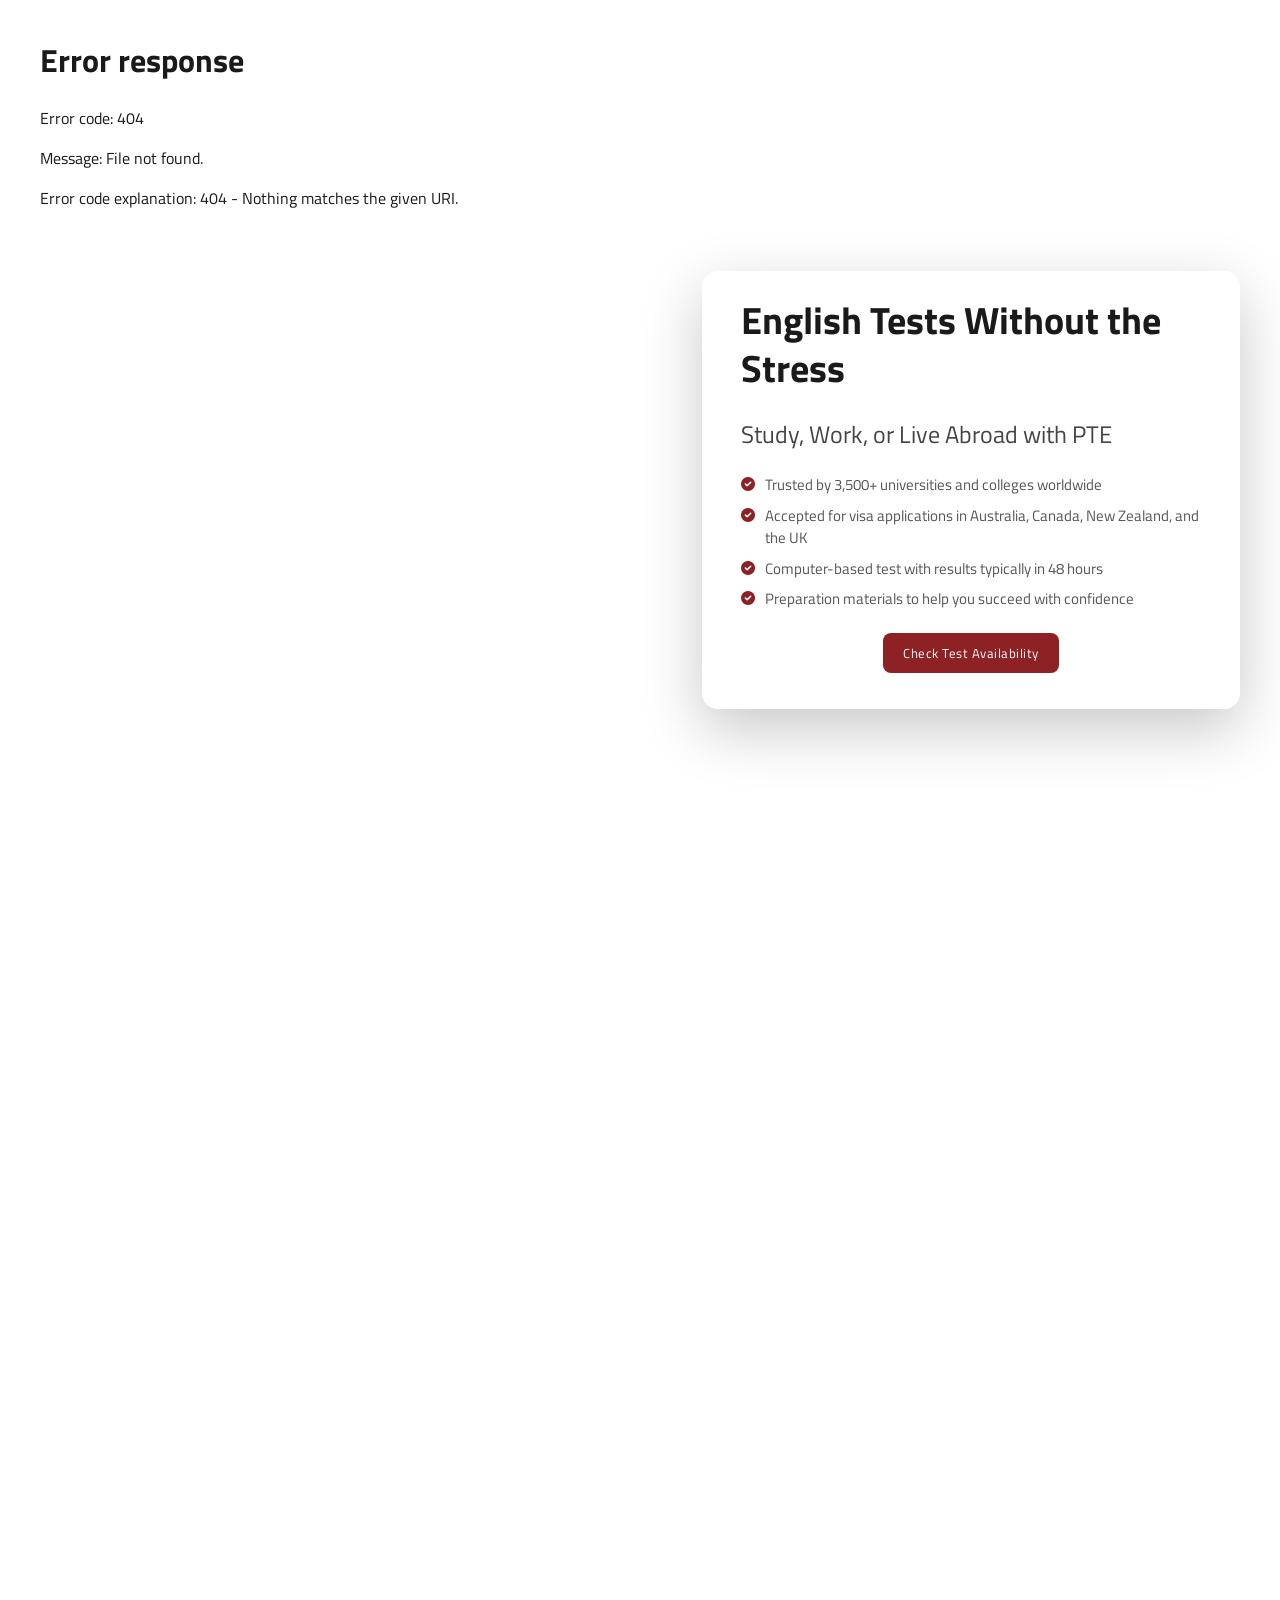
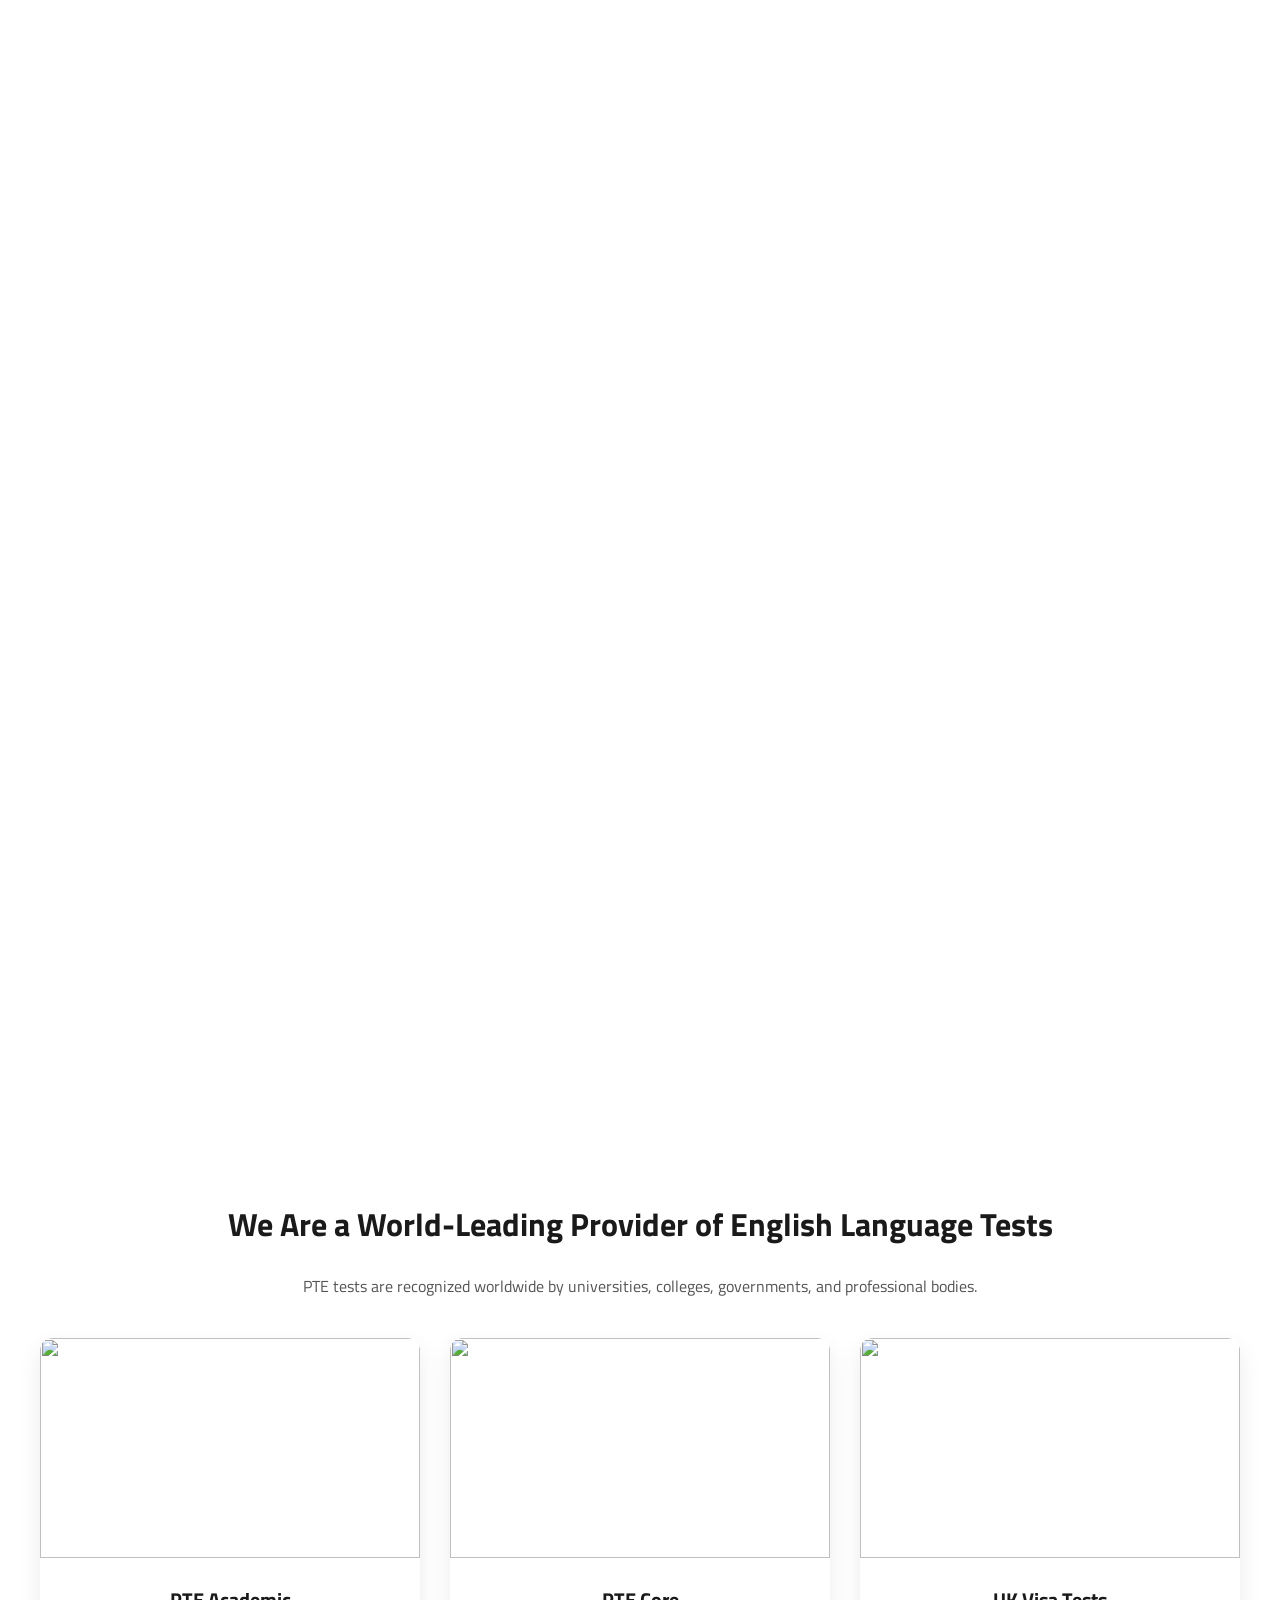
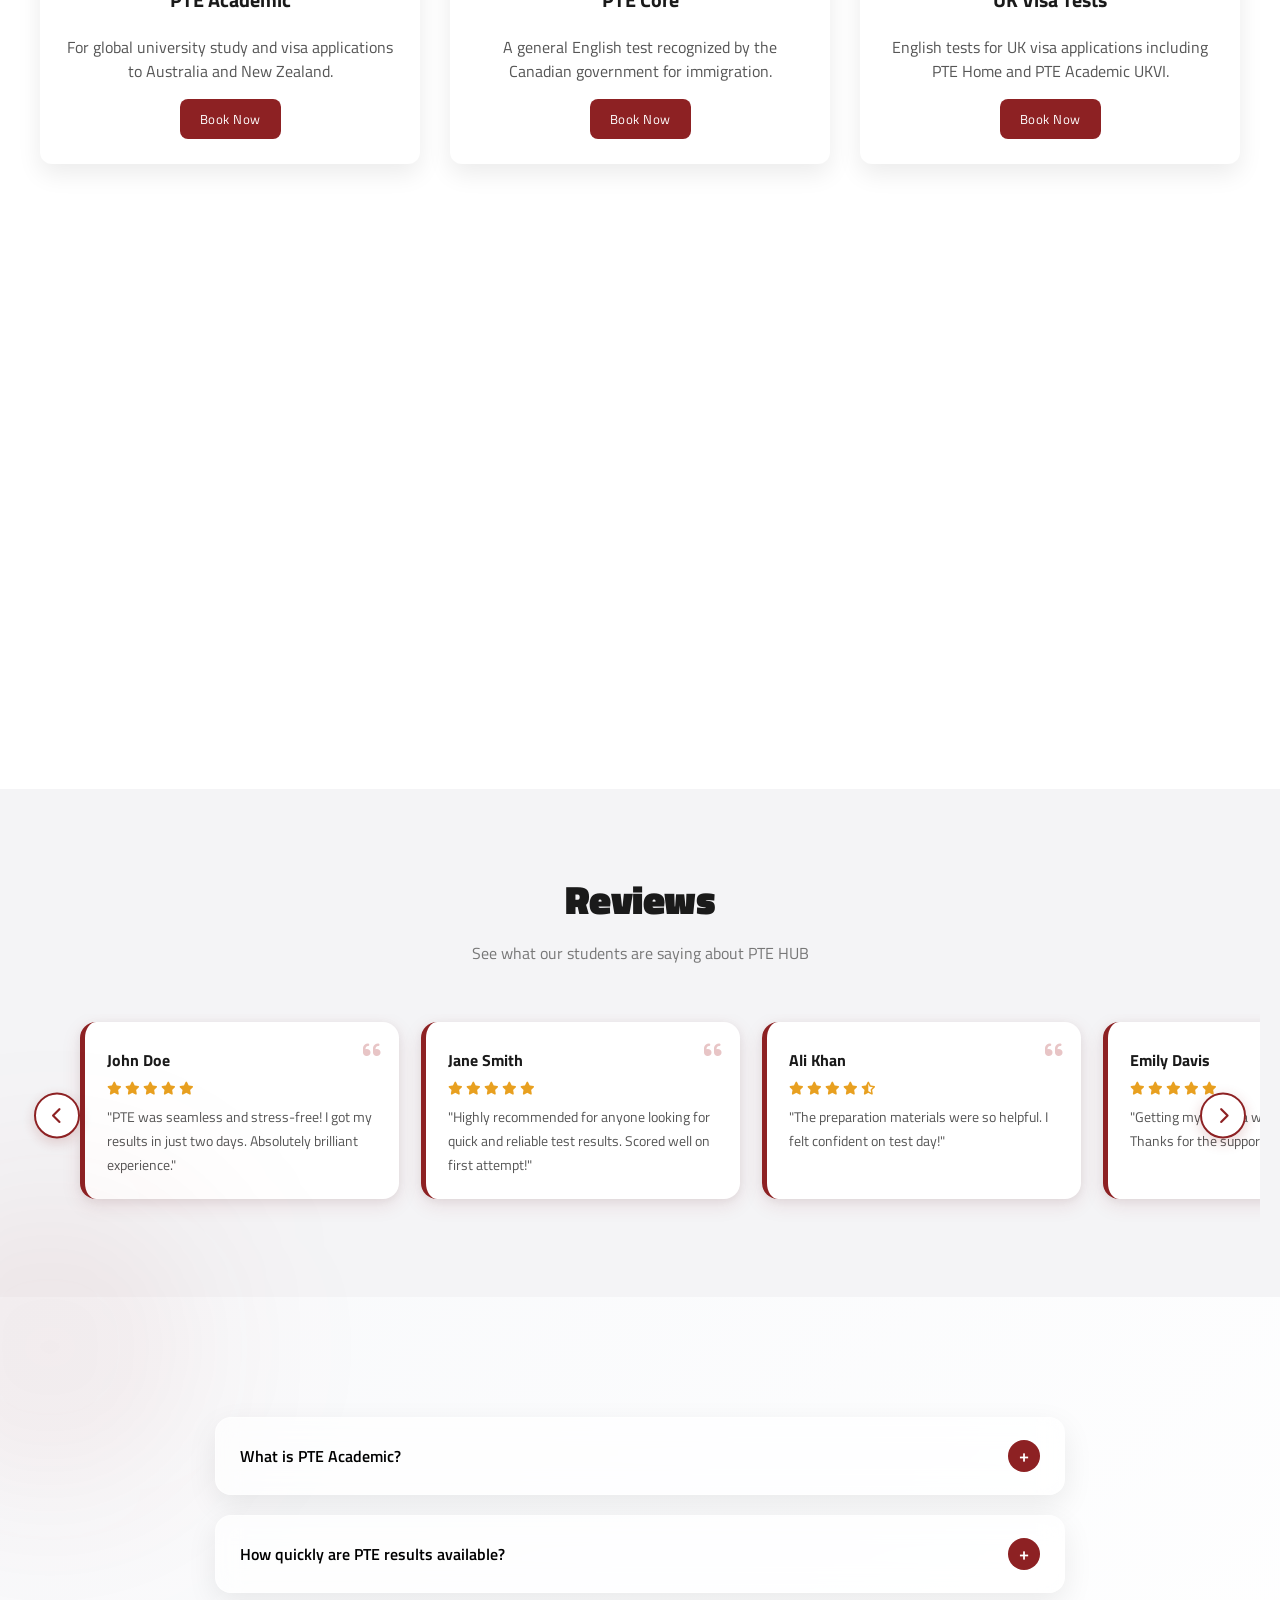
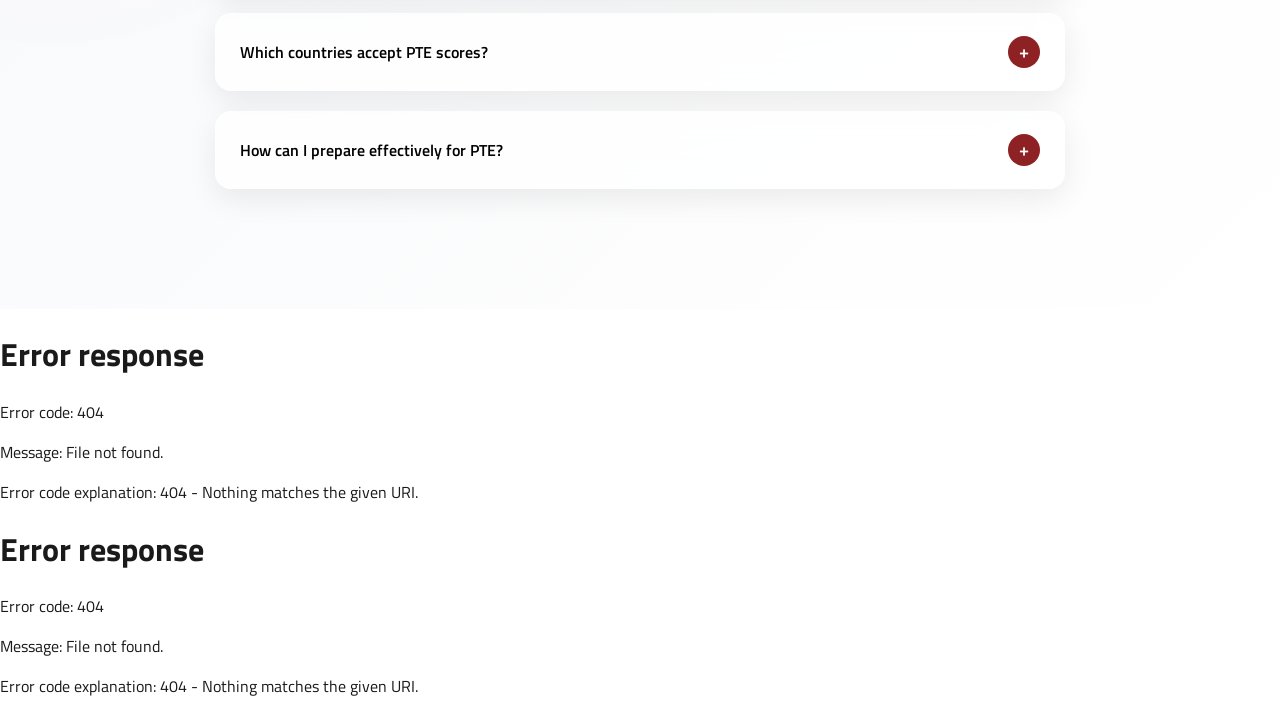
==== index.html @ 3ebce7c5 "Merge pull request #13 from rhalbhavi/main Style (ui): Enhance README, Update typography with Google" ====
<!DOCTYPE html>
<html lang="en">

<head>
    <meta charset="UTF-8">
    <meta name="viewport" content="width=device-width, initial-scale=1.0">
    <title>PTE HUB</title>

    <!-- Google Fonts -->
    <link rel="preconnect" href="https://fonts.googleapis.com">
    <link rel="preconnect" href="https://fonts.gstatic.com" crossorigin>
    <link href="https://fonts.googleapis.com/css2?family=Titillium+Web:ital,wght@0,200;0,300;0,400;0,600;0,700;0,900;1,200;1,300;1,400;1,600;1,700&display=swap" rel="stylesheet">

    <link rel="stylesheet" href="styles/css/style.css">
    <link rel="stylesheet" href="styles/css/navbar.css">
    <link rel="stylesheet" href="styles/css/footer.css">
    <link rel="stylesheet" href="styles/css/auth-popup.css">
    <link rel="preload" href="components/navbar.html" as="fetch" crossorigin="anonymous">

    <link href="https://cdnjs.cloudflare.com/ajax/libs/font-awesome/6.0.0-beta3/css/all.min.css" rel="stylesheet">
</head>

<body>

    <!-- Navbar -->
    <header id="header">
        <div id="navbar-placeholder"></div>
    </header>

    <main>

        <!-- Hero Section -->
        <section id="point">
            <div class="hero-wrapper">
                <div class="hero-image"></div>

                <div class="hero-text">
                    <h2>English Tests Without the Stress</h2>
                    <h3>Study, Work, or Live Abroad with PTE</h3>

                    <ul class="hero-points">
                        <li><i class="fas fa-check-circle"></i> Trusted by 3,500+ universities and colleges worldwide</li>
                        <li><i class="fas fa-check-circle"></i> Accepted for visa applications in Australia, Canada, New Zealand, and the UK</li>
                        <li><i class="fas fa-check-circle"></i> Computer-based test with results typically in 48 hours</li>
                        <li><i class="fas fa-check-circle"></i> Preparation materials to help you succeed with confidence</li>
                    </ul>

                    <div class="hero-actions">
                        <button id="address">Check Test Availability</button>
                    </div>
                </div>
            </div>
        </section>

        <!-- Why Choose PTE -->
        <section id="about-section" class="features-section reveal">

            <div class="features-heading">
                <h2>Why Choose PTE?</h2>
                <p>PTE Academic is one of the fastest and most trusted English proficiency tests worldwide.</p>
            </div>

            <div class="features-container">

                <div class="feature-box">
                    <i class="fas fa-clock"></i>
                    <h3>Fast Results</h3>
                    <p>Receive your results typically within 48 hours.</p>
                </div>

                <div class="feature-box">
                    <i class="fas fa-globe"></i>
                    <h3>Globally Accepted</h3>
                    <p>Accepted by thousands of universities and governments worldwide.</p>
                </div>

                <div class="feature-box">
                    <i class="fas fa-laptop"></i>
                    <h3>Computer-Based Test</h3>
                    <p>Fully computerized test for fair and accurate scoring.</p>
                </div>

                <div class="feature-box">
                    <i class="fas fa-user-graduate"></i>
                    <h3>Student Friendly</h3>
                    <p>Flexible test dates and preparation tools for success.</p>
                </div>

            </div>

        </section>

        <!-- How PTE Works -->
        <section id="pte-section" class="features-section reveal">

            <div class="features-heading">
                <h2>How PTE Works</h2>
                <p>Follow these simple steps to start your PTE journey.</p>
            </div>

            <div class="features-container">

                <div class="feature-box">
                    <i class="fas fa-user-plus"></i>
                    <h3>Create Account</h3>
                    <p>Register online and create your PTE profile in minutes.</p>
                </div>

                <div class="feature-box">
                    <i class="fas fa-book"></i>
                    <h3>Prepare</h3>
                    <p>Practice with study materials, mock tests and preparation tools.</p>
                </div>

                <div class="feature-box">
                    <i class="fas fa-laptop-code"></i>
                    <h3>Take Test</h3>
                    <p>Attend your computer-based exam at an authorized PTE center.</p>
                </div>

                <div class="feature-box">
                    <i class="fas fa-check-circle"></i>
                    <h3>Get Results</h3>
                    <p>Receive your official PTE results typically within 48 hours.</p>
                </div>

            </div>

        </section>

        <!-- PTE Test Format -->
        <section id="prep-section" class="features-section reveal">

            <div class="features-heading">
                <h2>PTE Test Format</h2>
                <p>The PTE Academic exam evaluates four key English communication skills.</p>
            </div>

            <div class="features-container">

                <div class="feature-box">
                    <i class="fas fa-microphone"></i>
                    <h3>Speaking</h3>
                    <p>Demonstrate your spoken English ability through speaking tasks.</p>
                </div>

                <div class="feature-box">
                    <i class="fas fa-pen"></i>
                    <h3>Writing</h3>
                    <p>Write summaries and essays to demonstrate written communication skills.</p>
                </div>

                <div class="feature-box">
                    <i class="fas fa-book-open"></i>
                    <h3>Reading</h3>
                    <p>Answer questions based on passages to test comprehension and vocabulary.</p>
                </div>

                <div class="feature-box">
                    <i class="fas fa-headphones"></i>
                    <h3>Listening</h3>
                    <p>Understand spoken English in lectures and conversations.</p>
                </div>

            </div>

        </section>

        <!-- Test Types -->
        <section id="page2">

            <div id="alpha">
                <h2>We Are a World-Leading Provider of English Language Tests</h2>
                <p>PTE tests are recognized worldwide by universities, colleges, governments, and professional bodies.</p>
            </div>

            <div id="container">

                <div class="cards">
                    <img src="assets/images/Australia_university_800px_x_451px__1_.jpg" alt="">
                    <h3>PTE Academic</h3>
                    <p>For global university study and visa applications to Australia and New Zealand.</p>
                    <button id="address1">Book Now</button>
                </div>

                <div class="cards">
                    <img src="assets/images/London-_UK-800_x_451px__1_.jpg" alt="">
                    <h3>PTE Core</h3>
                    <p>A general English test recognized by the Canadian government for immigration.</p>
                    <button id="address1">Book Now</button>
                </div>

                <div class="cards">
                    <img src="assets/images/AdobeStock_171916302-Canada__1_.jpg" alt="">
                    <h3>UK Visa Tests</h3>
                    <p>English tests for UK visa applications including PTE Home and PTE Academic UKVI.</p>
                    <button id="address1">Book Now</button>
                </div>

            </div>

        </section>

        <!-- Popular Study Destinations -->
        <section id="dest-section" class="features-section reveal">

            <div class="features-heading">
                <h2>Popular Study Destinations</h2>
                <p>PTE is accepted for study and immigration across many countries.</p>
            </div>

            <div class="features-container">

                <div class="feature-box">
                    <h3>Australia</h3>
                    <p>One of the top destinations for international students using PTE Academic.</p>
                </div>

                <div class="feature-box">
                    <h3>Canada</h3>
                    <p>PTE Core is accepted by the Canadian government for immigration programs.</p>
                </div>

                <div class="feature-box">
                    <h3>United Kingdom</h3>
                    <p>PTE Academic UKVI supports UK study and visa applications.</p>
                </div>

                <div class="feature-box">
                    <h3>New Zealand</h3>
                    <p>PTE Academic is widely accepted by universities and immigration authorities.</p>
                </div>

            </div>

        </section>

        <!-- Reviews -->
        <section id="contact">

            <div class="reviews-head">
                <h2>Reviews</h2>
                <p>See what our students are saying about PTE HUB</p>
            </div>

            <div class="reviews-scroll-wrapper">

                <button class="rev-arrow rev-prev" id="revPrev" aria-label="Scroll left">
                    <i class="fas fa-chevron-left"></i>
                </button>

                <div id="reviews">

                    <div class="review">
                        <div class="review-quote"><i class="fas fa-quote-left"></i></div>
                        <h3>John Doe</h3>
                        <div class="review-stars">
                            <i class="fas fa-star"></i><i class="fas fa-star"></i><i class="fas fa-star"></i><i class="fas fa-star"></i><i class="fas fa-star"></i>
                        </div>
                        <p>"PTE was seamless and stress-free! I got my results in just two days. Absolutely brilliant experience."</p>
                    </div>

                    <div class="review">
                        <div class="review-quote"><i class="fas fa-quote-left"></i></div>
                        <h3>Jane Smith</h3>
                        <div class="review-stars">
                            <i class="fas fa-star"></i><i class="fas fa-star"></i><i class="fas fa-star"></i><i class="fas fa-star"></i><i class="fas fa-star"></i>
                        </div>
                        <p>"Highly recommended for anyone looking for quick and reliable test results. Scored well on first attempt!"</p>
                    </div>

                    <div class="review">
                        <div class="review-quote"><i class="fas fa-quote-left"></i></div>
                        <h3>Ali Khan</h3>
                        <div class="review-stars">
                            <i class="fas fa-star"></i><i class="fas fa-star"></i><i class="fas fa-star"></i><i class="fas fa-star"></i><i class="fas fa-star-half-alt"></i>
                        </div>
                        <p>"The preparation materials were so helpful. I felt confident on test day!"</p>
                    </div>

                    <div class="review">
                        <div class="review-quote"><i class="fas fa-quote-left"></i></div>
                        <h3>Emily Davis</h3>
                        <div class="review-stars">
                            <i class="fas fa-star"></i><i class="fas fa-star"></i><i class="fas fa-star"></i><i class="fas fa-star"></i><i class="fas fa-star"></i>
                        </div>
                        <p>"Getting my UK visa was a breeze with PTE. Thanks for the support!"</p>
                    </div>

                    <div class="review">
                        <div class="review-quote"><i class="fas fa-quote-left"></i></div>
                        <h3>Rajesh Kumar</h3>
                        <div class="review-stars">
                            <i class="fas fa-star"></i><i class="fas fa-star"></i><i class="fas fa-star"></i><i class="fas fa-star"></i><i class="fas fa-star"></i>
                        </div>
                        <p>"Great experience! The test environment was very comfortable and results came fast."</p>
                    </div>

                    <div class="review">
                        <div class="review-quote"><i class="fas fa-quote-left"></i></div>
                        <h3>Priya Mehta</h3>
                        <div class="review-stars">
                            <i class="fas fa-star"></i><i class="fas fa-star"></i><i class="fas fa-star"></i><i class="fas fa-star"></i><i class="fas fa-star"></i>
                        </div>
                        <p>"PTE HUB's mock tests made all the difference. Scored 79+ across all sections on my first try!"</p>
                    </div>

                </div>

                <button class="rev-arrow rev-next" id="revNext" aria-label="Scroll right">
                    <i class="fas fa-chevron-right"></i>
                </button>

            </div>

        </section>


        <!-- ===== FAQ PREVIEW SECTION ===== -->
        <section id="faq-section" class="faq-section">
            <div class="faq-list">

                <div class="faq-item">
                    <button class="faq-question">
                        What is PTE Academic?
                        <span>+</span>
                    </button>
                    <div class="faq-answer">
                        <p>PTE Academic is a fully computer-based English proficiency test designed to assess real-life communication skills using AI scoring.</p>
                    </div>
                </div>
            
                <div class="faq-item">
                    <button class="faq-question">
                        How quickly are PTE results available?
                        <span>+</span>
                    </button>
                    <div class="faq-answer">
                        <p>PTE results are typically available within 48 hours, making it one of the fastest English proficiency tests.</p>
                    </div>
                </div>
            
                <div class="faq-item">
                    <button class="faq-question">
                        Which countries accept PTE scores?
                        <span>+</span>
                    </button>
                    <div class="faq-answer">
                        <p>PTE is accepted by thousands of institutions and governments in Australia, Canada, the UK, New Zealand, and more.</p>
                    </div>
                </div>
            
                <div class="faq-item">
                    <button class="faq-question">
                        How can I prepare effectively for PTE?
                        <span>+</span>
                    </button>
                    <div class="faq-answer">
                        <p>You can prepare using mock tests, AI-based scoring tools, and structured learning resources available on PTE HUB.</p>
                    </div>
                </div>
            
            </div>
        </section>

    </main>

    <div id="footer-placeholder"></div>
    <div id="auth-popup-placeholder"></div>

    <script src="scripts/js/navbar.js"></script>
    <script src="scripts/js/footer.js"></script>
    <script src="scripts/js/script.js"></script>
    <script src="scripts/js/auth-popup.js"></script>

    <!-- Scroll To Top Button -->
    <button id="scrollTopBtn" title="Back to top">
        <i class="fas fa-arrow-up"></i>
    </button>

</body>
</html>
---- styles/css/style.css ----
/* Global Styles */
body {
    margin: 0;
    font-family: 'Titillium Web', sans-serif;
    background: white;
    color: #1a1a1a;
    overflow-x: hidden;
}

button {
    font-family: 'Titillium Web', sans-serif;
}

/* Header */
#header {
    position: absolute; /* overlay on hero */
    top: 0;
    left: 0;
    width: 100%;

    display: flex;
    align-items: center;
    justify-content: space-between;

    padding: 15px 40px;

    z-index: 999;

    background: transparent; /* IMPORTANT */
}

#header img {
    height: 50px;
    width: auto;
}

#navbar-container {
    display:flex;
    align-items:center;
    justify-content:space-between;
    width:100%;
    position:relative;
}

#navbar {
    display:flex;
    flex-direction:row;
    align-items:center;
    justify-content:center;
    gap:20px;
}

#navbar li {
    list-style: none;
    padding: 0 20px;
    position: relative;
}

#navbar li a {
    font-size: 16px;
    font-weight: 600;
    text-decoration: none;
    color: #1a1a1a;
    transition: 0.3s ease;
    border-bottom: 2px solid transparent;
    padding-bottom: 8px;
}

#navbar li a:hover,
#navbar li a.active {
    color: #8d2123;
}

#mobile {
    display: none;
}

#address, #address1{
    display: block;
    margin: 20px auto 0 auto; /* Centers the button horizontally */
    background: #8d2123;
    color: white;
    padding: 10px 20px;
    border: none;
    border-radius: 8px;
    cursor: pointer;
}

#address:hover, #address1:hover{
    background:#6a181b;
    transform:translateY(-2px);
    box-shadow:0 8px 20px rgba(0,0,0,0.3);
}

#address:hover, #address1:hover {
    background-color: #6a181b;
}

/* Hamburger Icon */
.hamburger {
    display: none;
    cursor: pointer;
}

.hamburger i {
    font-size: 30px;
}

/* Hero Section */
#point{
    background-image:url('../../assets/images/hero.jpg');
    background-size:cover;
    background-position:center;

    min-height:calc(100vh - 80px); /* adjust based on navbar height */

    display:flex;
    align-items:center;
    justify-content:center;

    padding:80px 40px 40px 40px;
}

.hero-wrapper{
    display:flex;
    align-items:center;
    justify-content:flex-end;
    max-width:1200px;
    width:100%;
}

.hero-image{
    flex:1;
}

.hero-text{
    max-width:460px;
    background:rgba(255,255,255,0.85);
    backdrop-filter:blur(14px);
    padding:25px 38px 35px 38px;
    border-radius:16px;
    box-shadow:0 20px 60px rgba(0,0,0,0.22);
    border:1px solid rgba(255,255,255,0.35);
}

.hero-text h2{
    font-size:38px;
    font-weight:700;
    line-height:1.25;
    margin-top:0;
    margin-bottom:12px;
    color:#1a1a1a;
}

.hero-text h3{
    font-size:24px;
    font-weight:500;
    margin-bottom:22px;
    color:#444;
}

.hero-text p{
    margin:8px 0;
    font-size:15px;
    line-height:1.6;
    color:#555;
}

.hero-text button{
    margin-top:22px;
}

.hero-points{
    list-style:none;
    padding:0;
    margin:18px 0 22px 0;
}

.hero-points li{
    display:flex;
    align-items:flex-start;
    gap:10px;
    font-size:15px;
    color:#555;
    margin-bottom:8px;
    line-height:1.5;
}

.hero-points i{
    color:#8d2123;
    margin-top:3px;
    font-size:14px;
}

.hero-actions{
    margin-top:10px;
}

section.reveal{
    padding:80px 20px;
    text-align:center;
}

section.reveal:nth-of-type(even){
    background:#ffffff;
}

section.reveal:nth-of-type(odd){
    background:#f7f7f7;
}

.features-heading h2{
    font-size:32px;
    margin-bottom:10px;
}

.features-heading p{
    color:#555;
    margin-bottom:40px;
}

#page2{
    background:#ffffff;
    padding:80px 20px;
}

#alpha{
    text-align:center;
    margin-bottom:40px;
}

#alpha h2{
    font-size:32px;
    color:#1a1a1a;
}

#alpha p{
    color:#555;
}

/* Cards Section */
#container{
    max-width:1200px;
    margin:auto;
    display:grid;
    grid-template-columns:repeat(auto-fit,minmax(300px,1fr));
    gap:30px;
}

#container .cards::after{
    content:"";
    position:absolute;
    inset:0;
    background:linear-gradient(120deg, transparent, rgba(255,255,255,0.3), transparent);
    opacity:0;
    transition:0.4s;
}

#container .cards:hover::after{
    opacity:1;
}

#container .cards{
    width:100%;
    background:#ffffff;

    border-radius:12px;
    overflow:hidden;
    position:relative;

    box-shadow:0 10px 25px rgba(0,0,0,0.08);

    transition:all 0.4s ease;

    text-align:center;
    padding-bottom:25px;
}

#container .cards::after{
    content:"";
    position:absolute;
    inset:0;
    background:linear-gradient(120deg, transparent, rgba(255,255,255,0.3), transparent);
    opacity:0;
    transition:0.4s;
}

#container .cards:hover::after{
    opacity:1;
}

#address, #address1{
    letter-spacing:0.5px;
}

#container .cards:hover{
    transform:translateY(-10px);
    box-shadow:0 20px 40px rgba(0,0,0,0.15);
}

#container .cards img{
    width:100%;
    height:220px;

    object-fit:cover;

    border-top-left-radius:12px;
    border-top-right-radius:12px;

    transition:transform 0.4s ease;
}

#container .cards:hover img{
    transform:scale(1.08);
}

#container .cards h3{
    margin-top:20px;
    font-size:20px;
    color:#1a1a1a;
}

#container .cards p{
    padding:0 20px;
    color:#555;
    line-height:1.5;
}

#container .cards button{
    margin-top:15px;
}

/* ===== REVIEWS SECTION ===== */

#contact {
    background: #f4f4f6;
    padding: 80px 20px 70px;
    text-align: center;
    position: relative;
}

/* Centered heading block */
.reviews-head {
    margin-bottom: 48px;
    text-align: center;
}

.reviews-head h2 {
    font-size: clamp(28px, 3.5vw, 40px);
    font-weight: 800;
    color: #1a1a1a;
    margin: 0 0 10px;
    letter-spacing: -0.5px;
}

.reviews-head p {
    font-size: 16px;
    color: #777;
    margin: 0 auto;
    max-width: 480px;
    line-height: 1.65;
    text-align: center;
}

/* Scroll wrapper — just a relative container */
.reviews-scroll-wrapper {
    position: relative;
}

/* ←  →  Extreme-edge arrow buttons */
.rev-arrow {
    position: absolute;
    top: 50%;
    transform: translateY(-60%);
    width: 46px;
    height: 46px;
    border-radius: 50%;
    border: 2px solid #8d2123;
    background: #fff;
    color: #8d2123;
    font-size: 17px;
    cursor: pointer;
    display: flex;
    align-items: center;
    justify-content: center;
    box-shadow: 0 4px 14px rgba(141,33,35,0.20);
    transition: background 0.22s ease, color 0.22s ease,
                transform 0.2s ease, box-shadow 0.22s ease;
    z-index: 10;
}

.rev-prev { left: 14px; }
.rev-next { right: 14px; }

.rev-arrow:hover {
    background: #8d2123;
    color: #fff;
    transform: translateY(-60%) scale(1.12);
    box-shadow: 0 8px 24px rgba(141,33,35,0.38);
}

.rev-arrow:active {
    transform: translateY(-60%) scale(0.95);
}

/* Scroll row — padded so cards don't hide behind buttons */
#reviews {
    display: flex;
    gap: 22px;
    overflow-x: auto;
    scroll-behavior: smooth;
    padding: 8px 60px 28px;
    -ms-overflow-style: none;
    scrollbar-width: none;
    align-items: stretch;
}

#reviews::-webkit-scrollbar { display: none; }

/* ---- Card ---- */
.review {
    flex: 0 0 270px;
    background: #ffffff;
    border-radius: 16px;
    border-left: 5px solid #8d2123;
    padding: 26px 22px 22px;
    text-align: left;
    position: relative;
    /* always visible warm shadow + red glow */
    box-shadow:
        0 6px 20px rgba(141, 33, 35, 0.10),
        0 2px 8px rgba(0,0,0,0.06);
    transition: transform 0.3s ease, box-shadow 0.3s ease;
    cursor: default;
    display: flex;
    flex-direction: column;
    gap: 10px;
}

.review:hover {
    transform: translateY(-6px);
    box-shadow:
        0 20px 44px rgba(141, 33, 35, 0.18),
        0 6px 16px rgba(0,0,0,0.08);
}

/* Quote icon top-right */
.review-quote {
    position: absolute;
    top: 18px;
    right: 18px;
    font-size: 20px;
    color: #e8c5c6;
    line-height: 1;
}

/* Name */
.review h3 {
    font-size: 16px;
    font-weight: 700;
    color: #1a1a1a;
    margin: 0;
}

/* Stars */
.review-stars {
    display: flex;
    gap: 3px;
}

.review-stars i {
    font-size: 13px;
    color: #e8a020;
}

/* Review text */
.review p {
    font-size: 14px;
    color: #555;
    line-height: 1.7;
    margin: 0;
    flex: 1;
}



/* Footer */
footer {
    display: flex;
    flex-wrap: wrap;
    justify-content: space-between;
    padding: 20px;
    background-color: #f5f5f5;
}

footer .col {
    flex: 1;
    margin-bottom: 20px;
}

footer .col h4 {
    font-size: 14px;
    padding-bottom: 20px;
}

footer a {
    font-size: 13px;
    color: #222;
    text-decoration: none;
    margin: 10px 0;
}

footer .follow {
    margin-top: 20px;
}

footer .follow i {
    color: #465b52;
    padding-right: 4px;
    cursor: pointer;
}

footer .follow i:hover,
footer a:hover {
    color: #088178;
}

/* Responsive Adjustments */
@media (max-width: 768px) {
    #navbar {
        display:none;
        flex-direction:column;
        gap:10px;
        width:100%;
        text-align:center;
        background:#E3E6F3;
        padding:15px 0;
    }

    #navbar.active{
        display:flex;
    }

    #mobile {
        display: block;
    }

    #navbar-container {
        width: 100%;
        flex-direction: column;
        align-items: center;
    }

    #address, #address1 {
        width: 100%;
        margin: 10px 0;
    }

    #container {
        grid-template-columns: 1fr;
    }

    #container .cards {
        width: 100%;
    }

    #box1 {
        width: 90%;
        margin: 20px auto;
    }

    #point {
        height: auto;
        padding: 20px;
    }

    #box1 h2, #box1 h3, #box1 h5 {
        font-size: 1em;
    }

    /* Hamburger visibility */
    .hamburger {
        display: block;
    }
}

@media (max-width: 480px) {
    #header {
        flex-direction: column;
        text-align: center;
    }

    #navbar li {
        padding: 5px 0;
    }

    #navbar {
        padding: 10px;
    }

    #address, #address1 {
        padding: 8px 15px;
    }
}

@media (max-width:768px){

    #point{
        padding:80px 20px 30px 20px;
        min-height:auto;
    }

    .hero-wrapper{
        flex-direction:column;
        justify-content:center;
        align-items:center;
        text-align:center;
    }

    .hero-text{
        max-width:100%;
        padding:20px;
    }

    .hero-text h2{
        font-size:26px;
    }

    .hero-text h3{
        font-size:18px;
    }

}

/* LOGIN REQUIRED POPUP */

.auth-popup-overlay{

    position:fixed;
    top:0;
    left:0;
    width:100%;
    height:100%;

    background:rgba(0,0,0,0.45);

    display:flex;
    align-items:center;
    justify-content:center;

    z-index:2000;
}

.auth-popup{

    background:white;
    padding:35px 40px;

    border-radius:16px;

    width:320px;

    text-align:center;

    box-shadow:0 15px 40px rgba(0,0,0,0.2);
}

.auth-popup h3{
    margin-bottom:10px;
}

.auth-popup p{
    font-size:14px;
    color:#666;
    margin-bottom:20px;
}

.auth-popup-actions{
    display:flex;
    gap:10px;
    justify-content:center;
}

.popup-login-btn{

    background:#2f855a;
    color:white;

    padding:10px 18px;

    border-radius:8px;

    text-decoration:none;
}

.popup-close-btn{

    padding:10px 18px;

    border:none;

    background:#ddd;

    border-radius:8px;

    cursor:pointer;
}

/* SCROLL TO TOP BUTTON */

#scrollTopBtn{
  position:fixed;

  bottom:30px;
  right:30px;

  width:44px;
  height:44px;

  border:none;
  border-radius:50%;

  background:#8d2123;
  color:white;

  font-size:18px;

  display:none; /* hidden initially */

  align-items:center;
  justify-content:center;

  cursor:pointer;

  box-shadow:0 6px 18px rgba(0,0,0,0.25);

  transition:all 0.25s ease;

  z-index:9999;
}

#scrollTopBtn.show{
  display:flex;
}

#scrollTopBtn:hover{
  background:#6f181a;
  transform:translateY(-3px);
}

/* ===== MODERN SECTION LAYOUT ===== */

.features-heading h2{
    font-size:38px;
    font-weight:700;
    letter-spacing:-0.5px;
    margin-bottom: 10px;
    color:#1a1a1a;
}

.features-heading p{
    font-size:17px;
    line-height:1.6;
    max-width:700px;
    margin:0 auto 50px auto;
    color:#555;
}

/* grid layout instead of flex */

.features-container{
    max-width:1200px;
    margin:auto;
    display:grid;
    grid-template-columns:repeat(auto-fit,minmax(220px,1fr));
    gap:30px;
}

/* modern cards */

.feature-box{
    background:white;
    padding:35px 25px;

    border-radius:14px;
    text-align:center;

    box-shadow:0 8px 25px rgba(0,0,0,0.08);

    position:relative;
    overflow:hidden;

    opacity:0;
    transform:translateY(40px);

    transition:all 0.6s ease;
}

.feature-box::before{
    content:"";
    position:absolute;
    top:0;
    left:-100%;
    width:100%;
    height:100%;
    background:linear-gradient(120deg, transparent, rgba(255,255,255,0.6), transparent);
    transition:0.6s;
}

.feature-box:hover::before{
    left:100%;
}

.feature-box:hover{
    transform:translateY(-8px);
    box-shadow:0 18px 45px rgba(0,0,0,0.15);
}

.feature-box i{
    font-size:36px;
    color:#8d2123;
    margin-bottom:18px;
}

.feature-box h3{
    margin-bottom:12px;
}

.feature-box p{
    font-size:14px;
    color:#555;
    line-height:1.5;
}

/* ===== SCROLL ANIMATION ===== */

.reveal{
    opacity:0;
    transform:translateY(40px);
    transition:all 0.8s ease;
}

.reveal.active{
    opacity:1;
    transform:translateY(0);
}

.reveal.active .feature-box{
    opacity:1;
    transform:translateY(0);
}

.reveal.active .feature-box:nth-child(1){ transition-delay:0.1s; }
.reveal.active .feature-box:nth-child(2){ transition-delay:0.2s; }
.reveal.active .feature-box:nth-child(3){ transition-delay:0.3s; }
.reveal.active .feature-box:nth-child(4){ transition-delay:0.4s; }


/* smooth page scrolling */

html{
    scroll-behavior:smooth;
}

/* SCROLLBAR (modern thin) */

::-webkit-scrollbar{
    width:6px;   /* vertical */
    height:6px;  /* horizontal */
}

::-webkit-scrollbar-track{
    background:transparent;
}

::-webkit-scrollbar-thumb{
    background:#8d2123;
    border-radius:10px;
}

::-webkit-scrollbar-thumb:hover{
    background:#6a181b;
}

#address, #address1{
    position:relative;
    overflow:hidden;
}

#address::after, #address1::after{
    content:"";
    position:absolute;
    top:0;
    left:-100%;
    width:100%;
    height:100%;
    background:rgba(255,255,255,0.2);
    transition:0.4s;
}

#address:hover::after, #address1:hover::after{
    left:100%;
}

.hero-text{
    animation:fadeUp 1s ease;
}

@keyframes fadeUp{
    from{
        opacity:0;
        transform:translateY(30px);
    }
    to{
        opacity:1;
        transform:translateY(0);
    }
}

/* SCROLL OFFSET FIX (for sticky navbar) */

section{
    scroll-margin-top: 90px;
}

/* ===== ULTRA PREMIUM FAQ ===== */

.faq-section{
    padding:120px 20px;
    background:linear-gradient(135deg,#f8f9fb,#ffffff);
    position:relative;
}

/* soft glow */
.faq-section::before{
    content:"";
    position:absolute;
    top:-100px;
    left:-100px;
    width:300px;
    height:300px;
    background:rgba(141,33,35,0.08);
    border-radius:50%;
    filter:blur(90px);
}

/* list */
.faq-list{
    max-width:850px;
    margin:auto;
    display:flex;
    flex-direction:column;
    gap:20px;
}

/* item */
.faq-item{
    border-radius:16px;
    overflow:hidden;
    background:rgba(255,255,255,0.7);
    backdrop-filter:blur(12px);

    border:1px solid rgba(255,255,255,0.4);

    box-shadow:0 10px 30px rgba(0,0,0,0.08);
    transition:all 0.3s ease;
}

.faq-item:hover{
    transform:translateY(-4px) scale(1.01);
    box-shadow:0 20px 50px rgba(0,0,0,0.15);
}

/* question */
.faq-question{
    width:100%;
    padding:22px 24px;
    border:none;
    background:transparent;

    font-size:16px;
    font-weight:600;

    display:flex;
    justify-content:space-between;
    align-items:center;

    cursor:pointer;
}

/* icon */
.faq-question span{
    width:32px;
    height:32px;

    display:flex;
    align-items:center;
    justify-content:center;

    background:#8d2123;
    color:white;

    border-radius:50%;
    font-size:18px;

    transition:0.3s;
}

/* answer */
.faq-answer{
    max-height:0;
    overflow:hidden;

    transition:max-height 0.4s ease;

    padding:0 24px;
}

.faq-answer p{
    padding:15px 0 20px;
    color:#555;
    line-height:1.6;
}

/* active */
.faq-item.active .faq-answer{
    max-height:300px;
}

.faq-item.active .faq-question span{
    transform:rotate(45deg);
    background:#6f1a1c;
}
---- styles/css/navbar.css ----
/* NAVBAR WRAPPER */

.navbar-wrapper {
    width: 100%;
    position: fixed;
    top: 0;
    /* 10px → 0 */
    left: 0;
    display: flex;
    justify-content: center;
    z-index: 1000;
    border-bottom: 0.5px solid rgba(0, 0, 0, 0.08);
    box-shadow: rgba(100, 100, 111, 0.2) 0px 7px 29px 0px;

}

/* NAVBAR CONTAINER */
.navbar-container {
    width: 100%;
    max-width: 100%;
    background: rgba(255, 255, 255, 0.97);
    backdrop-filter: blur(8px);
    border-radius: 0;
    padding: 0 40px;
    height: 66px;
    display: flex;
    align-items: center;
    justify-content: space-between;
    box-shadow: none;
}

/* LOGO */

.logo-text{
    font-size:26px;
    font-weight:800;
    color:#222;
    text-decoration:none;
    letter-spacing:1.5px;
    font-family: 'Segoe UI', 'Poppins', sans-serif;
    transition:0.3s ease;
}

.logo-text:hover{
    color:#8d2123;
}

/* NAV LINKS */

#navbar{
    display:flex;
    list-style:none;
    gap:40px;
}

#navbar li a{
    text-decoration:none;
    font-weight:600;
    color:#444;
    font-size:16.5px;
    position:relative;
    transition:all 0.25s ease;
    font-family:'Segoe UI', 'Poppins', sans-serif;
}

#navbar li a::after{
    content:"";
    position:absolute;
    width:0%;
    height:2px;
    bottom:-6px;
    left:0;
    background:#8d2123;
    transition:0.3s ease;
}

#navbar li a:hover::after,
#navbar li a.active::after{
    width:100%;
}

/* Hover */

#navbar li a:hover{
    color:#b22222;
}

/* RIGHT ACTIONS */

.nav-actions{
    display:flex;
    align-items:center;
    gap:14px;
}

/* AUTH BUTTON CONTAINER */

#auth-buttons{
    display:flex;
    align-items:center;
    gap:10px;
}

/* remove link default style */

#auth-buttons a{
    text-decoration:none;
    display:flex;
}

/* LOGIN BUTTON */

.login-btn{
    padding:9px 20px;
    border:none;
    outline:none;
    background:white;
    border-radius:10px;
    font-weight:600;
    font-size:14px;
    cursor:pointer;
    color:#333;
    display:flex;
    align-items:center;
    justify-content:center;
    box-shadow:0 3px 10px rgba(0,0,0,0.08);
    transition:all 0.25s ease;
    border: 1px solid #8D2123;
}

.login-btn:hover{
    transform:translateY(-2px);
    box-shadow:0 8px 18px rgba(0,0,0,0.15);
}

/* REGISTER BUTTON */

.register-btn{
    padding:9px 22px;
    border:none;
    outline:none;
    border-radius:10px;
    background:#2f855a;
    color:white;
    font-weight:600;
    font-size:14px;
    cursor:pointer;
    display:flex;
    align-items:center;
    justify-content:center;
    transition:all 0.25s ease;
    box-shadow:0 6px 18px rgba(47,133,90,0.35);
}

.login-btn,
.register-btn{
    height:36px;
}

.register-btn:hover{
    transform:translateY(-2px);
    box-shadow:0 10px 22px rgba(47,133,90,0.45);
    background:#2a7a52;
}

/* HAMBURGER */

.hamburger{
    display:none;
    font-size:22px;
    cursor:pointer;
}

#point{
    margin-top:0;
    background-size:cover;
    background-position:center;
}

/* MOBILE */

@media (max-width:768px){

    #navbar{
        position:absolute;
        top:85px;
        left:5%;
        width:90%;
        background:rgba(244,246,251,0.92);
backdrop-filter:blur(6px);
        border-radius:12px;
        flex-direction:column;
        padding:20px;
        display:none;
        gap:20px;
        box-shadow:0 10px 20px rgba(0,0,0,0.05);
    }

    #navbar.active{
        display:flex;
    }#navbar li a::after{
    content:"";
    position:absolute;
    width:0%;
    height:2px;
    bottom:-6px;
    left:0;
    background:#b22222;
    transition:0.3s;
}

#navbar li a:hover::after{
    width:100%;
}

    .hamburger{
        display:block;
    }

}
/* DROPDOWN */

.dropdown{
    position:relative;
}

/* Dropdown menu container */

.dropdown-menu{
    position:absolute;
    top:50px;
    left:0;
    background:rgba(255,255,255,0.95);
    backdrop-filter:blur(8px);
    border-radius:14px;
    list-style:none;
    padding:10px 0;
    min-width:200px;
    box-shadow:0 15px 30px rgba(0,0,0,0.12);

    opacity:0;
    visibility:hidden;
    transform:translateY(10px);
    transition:all 0.25s ease;
}

/* Dropdown items */

.dropdown-menu li{
    padding:0;
}

.dropdown-menu li a{
    display:block;
    padding:10px 20px;
    text-decoration:none;
    color:#444;
    font-size:15px;
    font-weight:500;
    transition:all 0.2s ease;
}

/* Hover effect */

.dropdown-menu li a:hover{
    background:#f5f7fb;
    color:#8d2123;
}

/* Show dropdown */

.dropdown:hover .dropdown-menu{
    opacity:1;
    visibility:visible;
    transform:translateY(0);
}

/* Arrow icon alignment */

.dropdown > a i{
    font-size:12px;
    margin-left:5px;
    transition:0.25s;
}

/* Rotate arrow */

.dropdown:hover > a i{
    transform:rotate(180deg);
}

/* MOBILE FIX */

@media (max-width:768px){

.dropdown-menu{
    position:static;
    opacity:1;
    visibility:visible;
    transform:none;
    background:transparent;
    box-shadow:none;
    padding-left:10px;
}

.dropdown-menu li a{
    padding:6px 0;
}

}

/* =========================
   USER PROFILE SECTION
========================= */

.user-profile{
    position:relative;
    display:flex;
    align-items:center;
    gap:10px;
    cursor:pointer;
}

/* Profile image */

.user-photo{
    width:34px;
    height:34px;
    border-radius:50%;
    object-fit:cover;
    border:2px solid rgba(0,0,0,0.08);
}

/* Username */

.user-name{
    font-size:14px;
    font-weight:600;
    color:#333;
}

/* Arrow */

.profile-arrow{
    font-size:12px;
    color:#555;
}

/* =========================
   PROFILE DROPDOWN
========================= */

.profile-dropdown{

    position:absolute;

    top:45px;
    right:0;

    background:white;

    border-radius:12px;

    box-shadow:0 10px 25px rgba(0,0,0,0.12);

    min-width:170px;

    display:none;

    flex-direction:column;

    overflow:hidden;

    z-index:2000;
}

/* dropdown links */

.profile-dropdown a,
.profile-dropdown button{

    display:flex;

    align-items:center;

    gap:8px;

    padding:12px 16px;

    text-decoration:none;

    border:none;

    background:none;

    font-size:14px;

    color:#333;

    cursor:pointer;

    width:100%;
}

/* hover */

.profile-dropdown a:hover,
.profile-dropdown button:hover{

    background:#f5f7fb;

}

/* show dropdown */

.user-profile.active .profile-dropdown{
    display:flex;
}
---- styles/css/footer.css ----
/* FOOTER WRAPPER */

.footer-wrapper{
  background:rgba(244,246,251,0.95);
  backdrop-filter:blur(8px);
  color:#333;
  padding:40px 0 15px 0;
  font-family:'Segoe UI','Poppins',sans-serif;
  border-top:1px solid rgba(0,0,0,0.05);
}

/* FOOTER CONTAINER */

.footer-container{
  width:96%;
  max-width:1400px;
  margin:auto;

  display:flex;
  justify-content:space-between;
  align-items:flex-start;

  gap:70px;
  flex-wrap:wrap;
}

/* BRAND */

.brand{
  max-width:260px;
}

.footer-logo{
  font-size:24px;
  font-weight:800;
  margin-bottom:8px;
  color:#222;
  letter-spacing:1px;
}

.footer-desc{
  font-size:14px;
  line-height:1.6;
  color:#555;
  margin-bottom:14px;
}

/* SOCIAL ICONS */

.social-icons{
  display:flex;
  gap:15px;
  margin-top:10px;
}

.social-icons a{
  width:36px;
  height:36px;

  background:white;
  border-radius:8px;

  box-shadow:0 3px 8px rgba(0,0,0,0.08);

  display:flex;
  align-items:center;
  justify-content:center;

  color:#333;
  font-size:20px;

  transition:0.25s;
}

.social-icons a:hover{
  background:#8d2123;
  color:white;
  transform:translateY(-2px);
}

/* FOOTER COLUMN */

.footer-col h4{
  color:#222;
  margin-bottom:12px;
  font-size:16px;
  font-weight:700;
}

.footer-col ul{
  list-style:none;
  padding:0;
}

.footer-col ul li{
  margin-bottom:8px;
}

.footer-col ul li a{
  color:#555;
  text-decoration:none;
  font-size:14px;
  transition:0.25s;
}

.footer-col ul li a:hover{
  color:#8d2123;
}

/* CONTACT */

.contact-info li{
  display:flex;
  gap:8px;
  align-items:center;
  font-size:14px;
  margin-bottom:6px;
}

/* NEWSLETTER */

.newsletter-box{
  margin-top:12px;
}

.newsletter-form{
  display:flex;
  gap:8px;
  margin-top:6px;
}

.newsletter-form input{
  padding:9px 12px;
  border-radius:6px;
  border:1px solid rgba(0,0,0,0.15);
  outline:none;
  font-size:14px;
  width:200px;
}

.newsletter-form button{
  background:#8d2123;
  color:white;

  border:none;

  padding:9px 16px;

  border-radius:6px;

  cursor:pointer;

  font-size:14px;
  font-weight:600;

  transition:0.25s;
}

.newsletter-form button:hover{
  background:#6f181a;
  transform:translateY(-2px);
}

/* FOOTER BOTTOM */

.footer-bottom{
  width:96%;
  max-width:1400px;

  margin:20px auto 0 auto;

  border-top:1px solid rgba(0,0,0,0.08);

  padding-top:12px;

  display:flex;
  justify-content:center;
  align-items:center;

  font-size:13px;
  color:#666;
}



/* MOBILE */

@media(max-width:900px){

  .footer-container{
    flex-direction:column;
    align-items:center;
    text-align:center;
  }

  .footer-col{
    width:100%;
  }

  .social-icons{
    justify-content:center;
  }

  .newsletter-form{
    justify-content:center;
  }

}
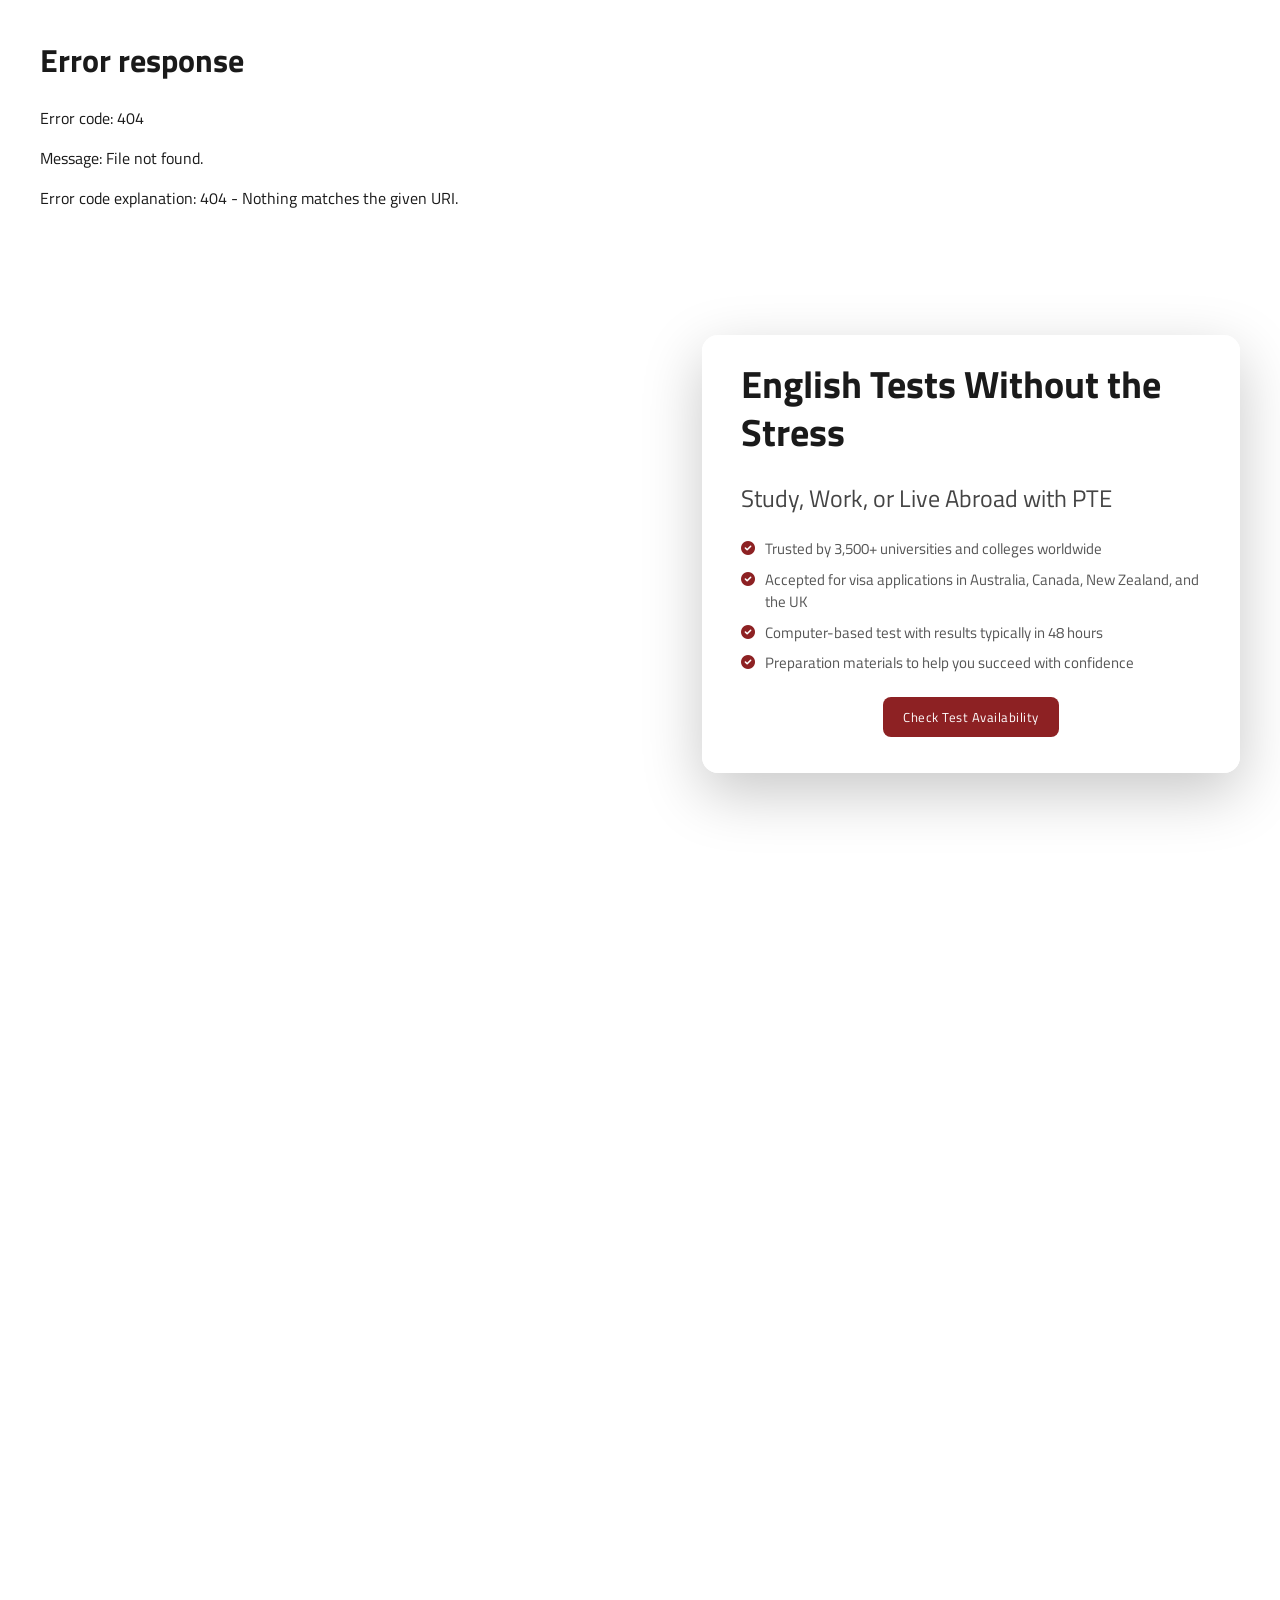
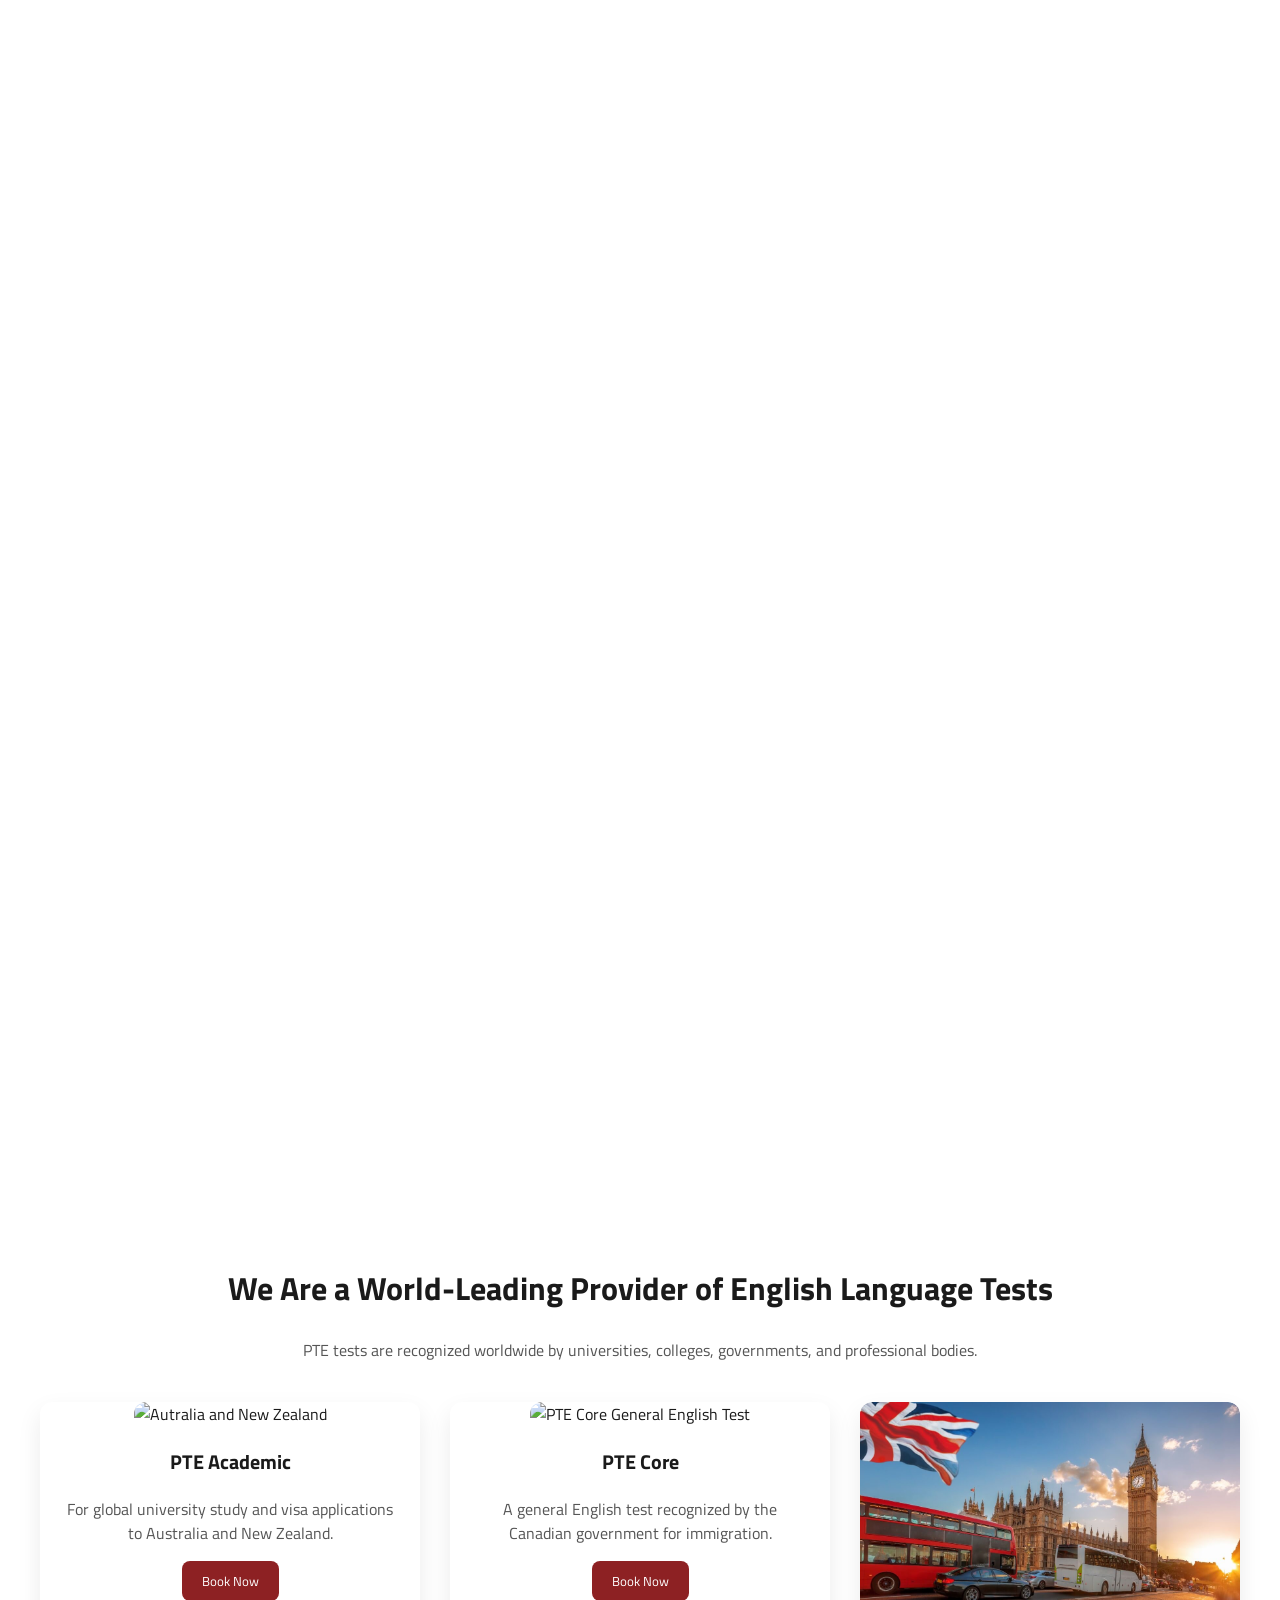
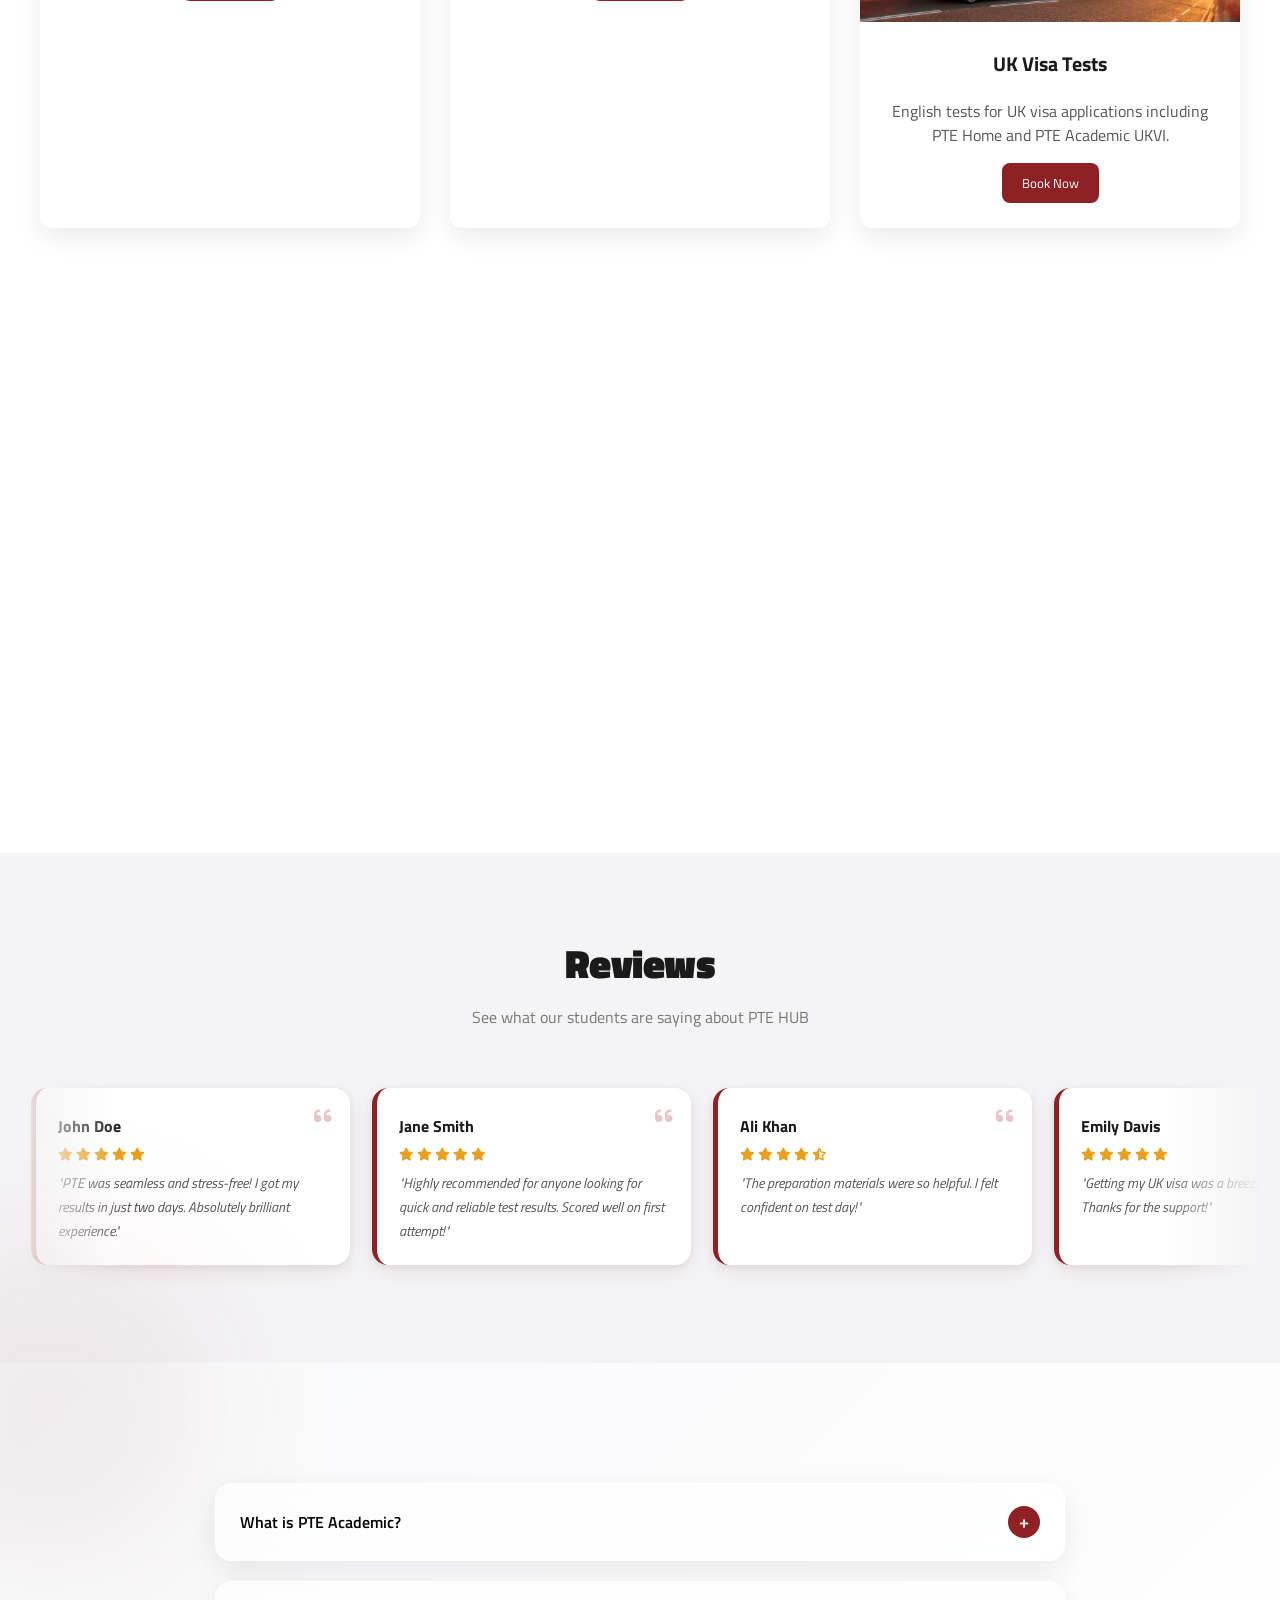
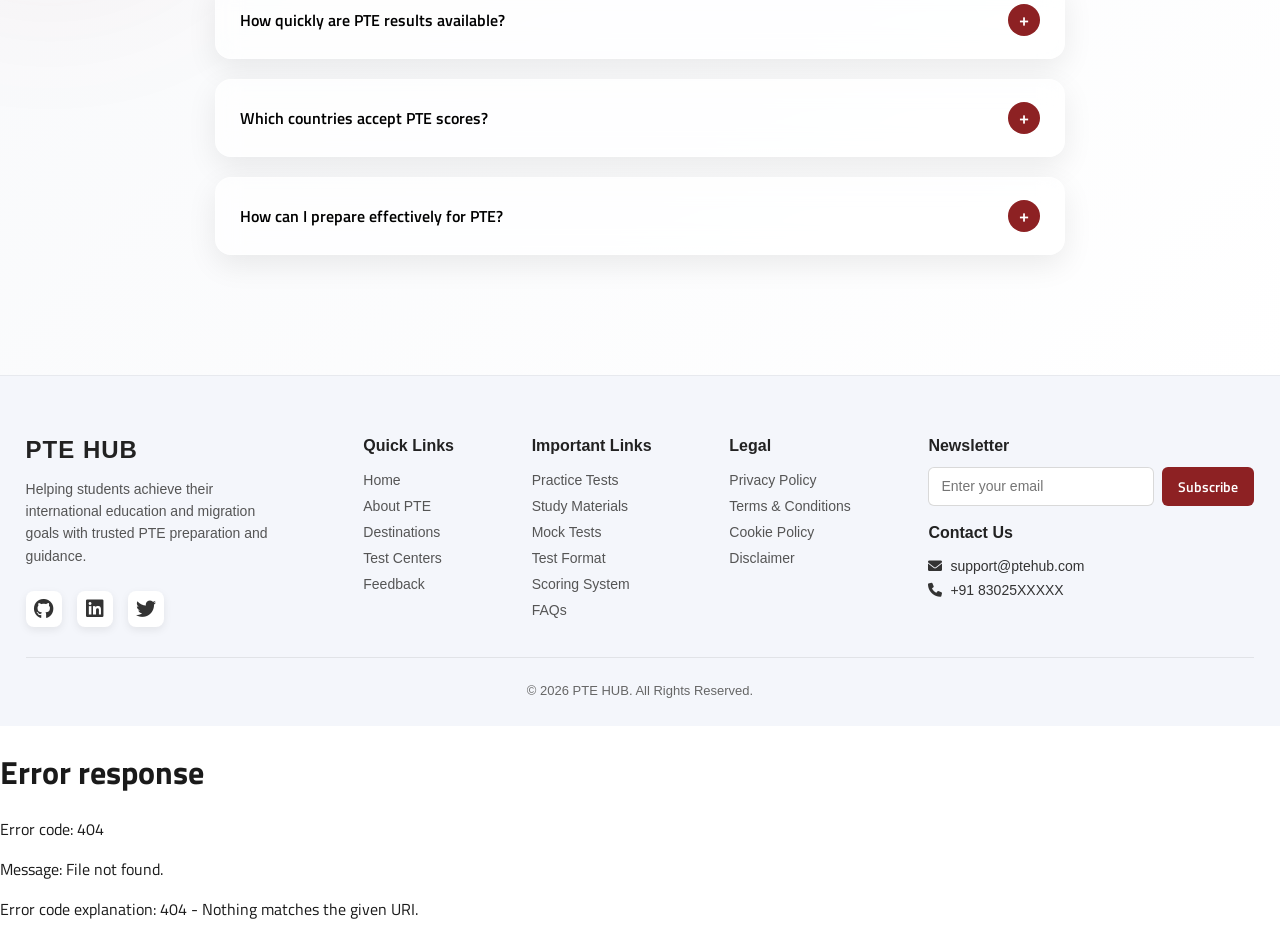
==== commit af8579ba: "Merge branch 'main' into main" ====
--- a/index.html
+++ b/index.html
@@ -177,24 +177,24 @@
             <div id="container">
 
                 <div class="cards">
-                    <img src="assets/images/Australia_university_800px_x_451px__1_.jpg" alt="">
+                    <img src="assets/images/australia_nz.png" alt="Autralia and New Zealand">
                     <h3>PTE Academic</h3>
                     <p>For global university study and visa applications to Australia and New Zealand.</p>
-                    <button id="address1">Book Now</button>
+                    <button id="book-now-btn">Book Now</button>
                 </div>
 
                 <div class="cards">
-                    <img src="assets/images/London-_UK-800_x_451px__1_.jpg" alt="">
+                    <img src="assets/images/pte_core_english.png" alt="PTE Core General English Test">
                     <h3>PTE Core</h3>
                     <p>A general English test recognized by the Canadian government for immigration.</p>
-                    <button id="address1">Book Now</button>
+                    <button id="book-now-btn">Book Now</button>
                 </div>
 
                 <div class="cards">
-                    <img src="assets/images/AdobeStock_171916302-Canada__1_.jpg" alt="">
+                    <img src="assets/images/uk.jpg" alt="UK Visa Tests">
                     <h3>UK Visa Tests</h3>
                     <p>English tests for UK visa applications including PTE Home and PTE Academic UKVI.</p>
-                    <button id="address1">Book Now</button>
+                    <button id="book-now-btn">Book Now</button>
                 </div>
 
             </div>
@@ -245,71 +245,121 @@
 
             <div class="reviews-scroll-wrapper">
 
-                <button class="rev-arrow rev-prev" id="revPrev" aria-label="Scroll left">
-                    <i class="fas fa-chevron-left"></i>
-                </button>
-
                 <div id="reviews">
 
-                    <div class="review">
-                        <div class="review-quote"><i class="fas fa-quote-left"></i></div>
-                        <h3>John Doe</h3>
-                        <div class="review-stars">
-                            <i class="fas fa-star"></i><i class="fas fa-star"></i><i class="fas fa-star"></i><i class="fas fa-star"></i><i class="fas fa-star"></i>
-                        </div>
-                        <p>"PTE was seamless and stress-free! I got my results in just two days. Absolutely brilliant experience."</p>
-                    </div>
-
-                    <div class="review">
-                        <div class="review-quote"><i class="fas fa-quote-left"></i></div>
-                        <h3>Jane Smith</h3>
-                        <div class="review-stars">
-                            <i class="fas fa-star"></i><i class="fas fa-star"></i><i class="fas fa-star"></i><i class="fas fa-star"></i><i class="fas fa-star"></i>
-                        </div>
-                        <p>"Highly recommended for anyone looking for quick and reliable test results. Scored well on first attempt!"</p>
-                    </div>
-
-                    <div class="review">
-                        <div class="review-quote"><i class="fas fa-quote-left"></i></div>
-                        <h3>Ali Khan</h3>
-                        <div class="review-stars">
-                            <i class="fas fa-star"></i><i class="fas fa-star"></i><i class="fas fa-star"></i><i class="fas fa-star"></i><i class="fas fa-star-half-alt"></i>
-                        </div>
-                        <p>"The preparation materials were so helpful. I felt confident on test day!"</p>
-                    </div>
-
-                    <div class="review">
-                        <div class="review-quote"><i class="fas fa-quote-left"></i></div>
-                        <h3>Emily Davis</h3>
-                        <div class="review-stars">
-                            <i class="fas fa-star"></i><i class="fas fa-star"></i><i class="fas fa-star"></i><i class="fas fa-star"></i><i class="fas fa-star"></i>
-                        </div>
-                        <p>"Getting my UK visa was a breeze with PTE. Thanks for the support!"</p>
-                    </div>
-
-                    <div class="review">
-                        <div class="review-quote"><i class="fas fa-quote-left"></i></div>
-                        <h3>Rajesh Kumar</h3>
-                        <div class="review-stars">
-                            <i class="fas fa-star"></i><i class="fas fa-star"></i><i class="fas fa-star"></i><i class="fas fa-star"></i><i class="fas fa-star"></i>
-                        </div>
-                        <p>"Great experience! The test environment was very comfortable and results came fast."</p>
-                    </div>
-
-                    <div class="review">
-                        <div class="review-quote"><i class="fas fa-quote-left"></i></div>
-                        <h3>Priya Mehta</h3>
-                        <div class="review-stars">
-                            <i class="fas fa-star"></i><i class="fas fa-star"></i><i class="fas fa-star"></i><i class="fas fa-star"></i><i class="fas fa-star"></i>
-                        </div>
-                        <p>"PTE HUB's mock tests made all the difference. Scored 79+ across all sections on my first try!"</p>
-                    </div>
-
-                </div>
-
-                <button class="rev-arrow rev-next" id="revNext" aria-label="Scroll right">
-                    <i class="fas fa-chevron-right"></i>
-                </button>
+                    <div class="reviews-slide">
+                        <div class="review">
+                            <div class="review-quote"><i class="fas fa-quote-left"></i></div>
+                            <h3>John Doe</h3>
+                            <div class="review-stars">
+                                <i class="fas fa-star"></i><i class="fas fa-star"></i><i class="fas fa-star"></i><i class="fas fa-star"></i><i class="fas fa-star"></i>
+                            </div>
+                            <p><i>"PTE was seamless and stress-free! I got my results in just two days. Absolutely brilliant experience."</i></p>
+                        </div>
+
+                        <div class="review">
+                            <div class="review-quote"><i class="fas fa-quote-left"></i></div>
+                            <h3>Jane Smith</h3>
+                            <div class="review-stars">
+                                <i class="fas fa-star"></i><i class="fas fa-star"></i><i class="fas fa-star"></i><i class="fas fa-star"></i><i class="fas fa-star"></i>
+                            </div>
+                            <p><i>"Highly recommended for anyone looking for quick and reliable test results. Scored well on first attempt!"</i></p>
+                        </div>
+
+                        <div class="review">
+                            <div class="review-quote"><i class="fas fa-quote-left"></i></div>
+                            <h3>Ali Khan</h3>
+                            <div class="review-stars">
+                                <i class="fas fa-star"></i><i class="fas fa-star"></i><i class="fas fa-star"></i><i class="fas fa-star"></i><i class="fas fa-star-half-alt"></i>
+                            </div>
+                            <p><i>"The preparation materials were so helpful. I felt confident on test day!"</i></p>
+                        </div>
+
+                        <div class="review">
+                            <div class="review-quote"><i class="fas fa-quote-left"></i></div>
+                            <h3>Emily Davis</h3>
+                            <div class="review-stars">
+                                <i class="fas fa-star"></i><i class="fas fa-star"></i><i class="fas fa-star"></i><i class="fas fa-star"></i><i class="fas fa-star"></i>
+                            </div>
+                            <p><i>"Getting my UK visa was a breeze with PTE. Thanks for the support!"</i></p>
+                        </div>
+
+                        <div class="review">
+                            <div class="review-quote"><i class="fas fa-quote-left"></i></div>
+                            <h3>Rajesh Kumar</h3>
+                            <div class="review-stars">
+                                <i class="fas fa-star"></i><i class="fas fa-star"></i><i class="fas fa-star"></i><i class="fas fa-star"></i><i class="fas fa-star"></i>
+                            </div>
+                            <p><i>"Great experience! The test environment was very comfortable and results came fast."</i></p>
+                        </div>
+
+                        <div class="review">
+                            <div class="review-quote"><i class="fas fa-quote-left"></i></div>
+                            <h3>Priya Mehta</h3>
+                            <div class="review-stars">
+                                <i class="fas fa-star"></i><i class="fas fa-star"></i><i class="fas fa-star"></i><i class="fas fa-star"></i><i class="fas fa-star"></i>
+                            </div>
+                            <p><i>"PTE HUB's mock tests made all the difference. Scored 79+ across all sections on my first try!"</i></p>
+                        </div>
+                    </div>
+
+                    <div class="reviews-slide" aria-hidden="true">
+                        <div class="review">
+                            <div class="review-quote"><i class="fas fa-quote-left"></i></div>
+                            <h3>John Doe</h3>
+                            <div class="review-stars">
+                                <i class="fas fa-star"></i><i class="fas fa-star"></i><i class="fas fa-star"></i><i class="fas fa-star"></i><i class="fas fa-star"></i>
+                            </div>
+                            <p><i>"PTE was seamless and stress-free! I got my results in just two days. Absolutely brilliant experience."</i></p>
+                        </div>
+
+                        <div class="review">
+                            <div class="review-quote"><i class="fas fa-quote-left"></i></div>
+                            <h3>Jane Smith</h3>
+                            <div class="review-stars">
+                                <i class="fas fa-star"></i><i class="fas fa-star"></i><i class="fas fa-star"></i><i class="fas fa-star"></i><i class="fas fa-star"></i>
+                            </div>
+                            <p><i>"Highly recommended for anyone looking for quick and reliable test results. Scored well on first attempt!"</i></p>
+                        </div>
+
+                        <div class="review">
+                            <div class="review-quote"><i class="fas fa-quote-left"></i></div>
+                            <h3>Ali Khan</h3>
+                            <div class="review-stars">
+                                <i class="fas fa-star"></i><i class="fas fa-star"></i><i class="fas fa-star"></i><i class="fas fa-star"></i><i class="fas fa-star-half-alt"></i>
+                            </div>
+                            <p><i>"The preparation materials were so helpful. I felt confident on test day!"</i></p>
+                        </div>
+
+                        <div class="review">
+                            <div class="review-quote"><i class="fas fa-quote-left"></i></div>
+                            <h3>Emily Davis</h3>
+                            <div class="review-stars">
+                                <i class="fas fa-star"></i><i class="fas fa-star"></i><i class="fas fa-star"></i><i class="fas fa-star"></i><i class="fas fa-star"></i>
+                            </div>
+                            <p><i>"Getting my UK visa was a breeze with PTE. Thanks for the support!"</i></p>
+                        </div>
+
+                        <div class="review">
+                            <div class="review-quote"><i class="fas fa-quote-left"></i></div>
+                            <h3>Rajesh Kumar</h3>
+                            <div class="review-stars">
+                                <i class="fas fa-star"></i><i class="fas fa-star"></i><i class="fas fa-star"></i><i class="fas fa-star"></i><i class="fas fa-star"></i>
+                            </div>
+                            <p><i>"Great experience! The test environment was very comfortable and results came fast."</i></p>
+                        </div>
+
+                        <div class="review">
+                            <div class="review-quote"><i class="fas fa-quote-left"></i></div>
+                            <h3>Priya Mehta</h3>
+                            <div class="review-stars">
+                                <i class="fas fa-star"></i><i class="fas fa-star"></i><i class="fas fa-star"></i><i class="fas fa-star"></i><i class="fas fa-star"></i>
+                            </div>
+                            <p><i>"PTE HUB's mock tests made all the difference. Scored 79+ across all sections on my first try!"</i></p>
+                        </div>
+                    </div>
+
+                </div>
 
             </div>
 
--- a/styles/css/style.css
+++ b/styles/css/style.css
@@ -5,6 +5,7 @@
     background: white;
     color: #1a1a1a;
     overflow-x: hidden;
+    padding-top: 64px;
 }
 
 button {
@@ -75,7 +76,7 @@
     display: none;
 }
 
-#address, #address1{
+#address, #book-now-btn{
     display: block;
     margin: 20px auto 0 auto; /* Centers the button horizontally */
     background: #8d2123;
@@ -86,7 +87,7 @@
     cursor: pointer;
 }
 
-#address:hover, #address1:hover{
+#address:hover, #book-now-btn:hover{
     background:#6a181b;
     transform:translateY(-2px);
     box-shadow:0 8px 20px rgba(0,0,0,0.3);
@@ -362,60 +363,57 @@
     text-align: center;
 }
 
-/* Scroll wrapper — just a relative container */
+/* Scroll wrapper — relative container with premium edge fade effect */
 .reviews-scroll-wrapper {
     position: relative;
-}
-
-/* ←  →  Extreme-edge arrow buttons */
-.rev-arrow {
-    position: absolute;
-    top: 50%;
-    transform: translateY(-60%);
-    width: 46px;
-    height: 46px;
-    border-radius: 50%;
-    border: 2px solid #8d2123;
-    background: #fff;
-    color: #8d2123;
-    font-size: 17px;
-    cursor: pointer;
-    display: flex;
-    align-items: center;
-    justify-content: center;
-    box-shadow: 0 4px 14px rgba(141,33,35,0.20);
-    transition: background 0.22s ease, color 0.22s ease,
-                transform 0.2s ease, box-shadow 0.22s ease;
-    z-index: 10;
-}
-
-.rev-prev { left: 14px; }
-.rev-next { right: 14px; }
-
-.rev-arrow:hover {
-    background: #8d2123;
-    color: #fff;
-    transform: translateY(-60%) scale(1.12);
-    box-shadow: 0 8px 24px rgba(141,33,35,0.38);
-}
-
-.rev-arrow:active {
-    transform: translateY(-60%) scale(0.95);
-}
-
-/* Scroll row — padded so cards don't hide behind buttons */
+    overflow: hidden;
+    width: 100%;
+    -webkit-mask-image: linear-gradient(to right, transparent 0%, black 8%, black 92%, transparent 100%);
+    mask-image: linear-gradient(to right, transparent 0%, black 8%, black 92%, transparent 100%);
+}
+
+/* Scroll row */
 #reviews {
     display: flex;
+    width: max-content;
+    align-items: stretch;
+}
+
+/* Slide container containing one full set of reviews */
+.reviews-slide {
+    display: flex;
     gap: 22px;
-    overflow-x: auto;
-    scroll-behavior: smooth;
-    padding: 8px 60px 28px;
-    -ms-overflow-style: none;
-    scrollbar-width: none;
-    align-items: stretch;
-}
-
-#reviews::-webkit-scrollbar { display: none; }
+    padding: 10px 11px 28px; /* 11px left/right padding forms exactly 22px gap when slides meet side-by-side */
+    flex-shrink: 0;
+    animation: marquee-scroll 35s linear infinite;
+}
+
+/* Pause marquee scroll on hover */
+#reviews:hover .reviews-slide {
+    animation-play-state: paused;
+}
+
+/* Keyframes for smooth infinite looping translation */
+@keyframes marquee-scroll {
+    0% {
+        transform: translateX(0);
+    }
+    100% {
+        transform: translateX(-100%);
+    }
+}
+
+/* Respect user preferences for reduced motion */
+@media (prefers-reduced-motion: reduce) {
+    .reviews-slide {
+        animation: none;
+    }
+    #reviews {
+        width: 100%;
+        overflow-x: auto;
+        padding: 10px 20px 28px;
+    }
+}
 
 /* ---- Card ---- */
 .review {
--- a/styles/css/navbar.css
+++ b/styles/css/navbar.css
@@ -37,7 +37,7 @@
     color:#222;
     text-decoration:none;
     letter-spacing:1.5px;
-    font-family: 'Segoe UI', 'Poppins', sans-serif;
+    font-family: 'Titillium Web', sans-serif;
     transition:0.3s ease;
 }
 
@@ -60,7 +60,7 @@
     font-size:16.5px;
     position:relative;
     transition:all 0.25s ease;
-    font-family:'Segoe UI', 'Poppins', sans-serif;
+    font-family: 'Titillium Web', sans-serif;
 }
 
 #navbar li a::after{
@@ -187,7 +187,7 @@
         left:5%;
         width:90%;
         background:rgba(244,246,251,0.92);
-backdrop-filter:blur(6px);
+        backdrop-filter:blur(6px);
         border-radius:12px;
         flex-direction:column;
         padding:20px;
@@ -415,4 +415,4 @@
 
 .user-profile.active .profile-dropdown{
     display:flex;
-}+}
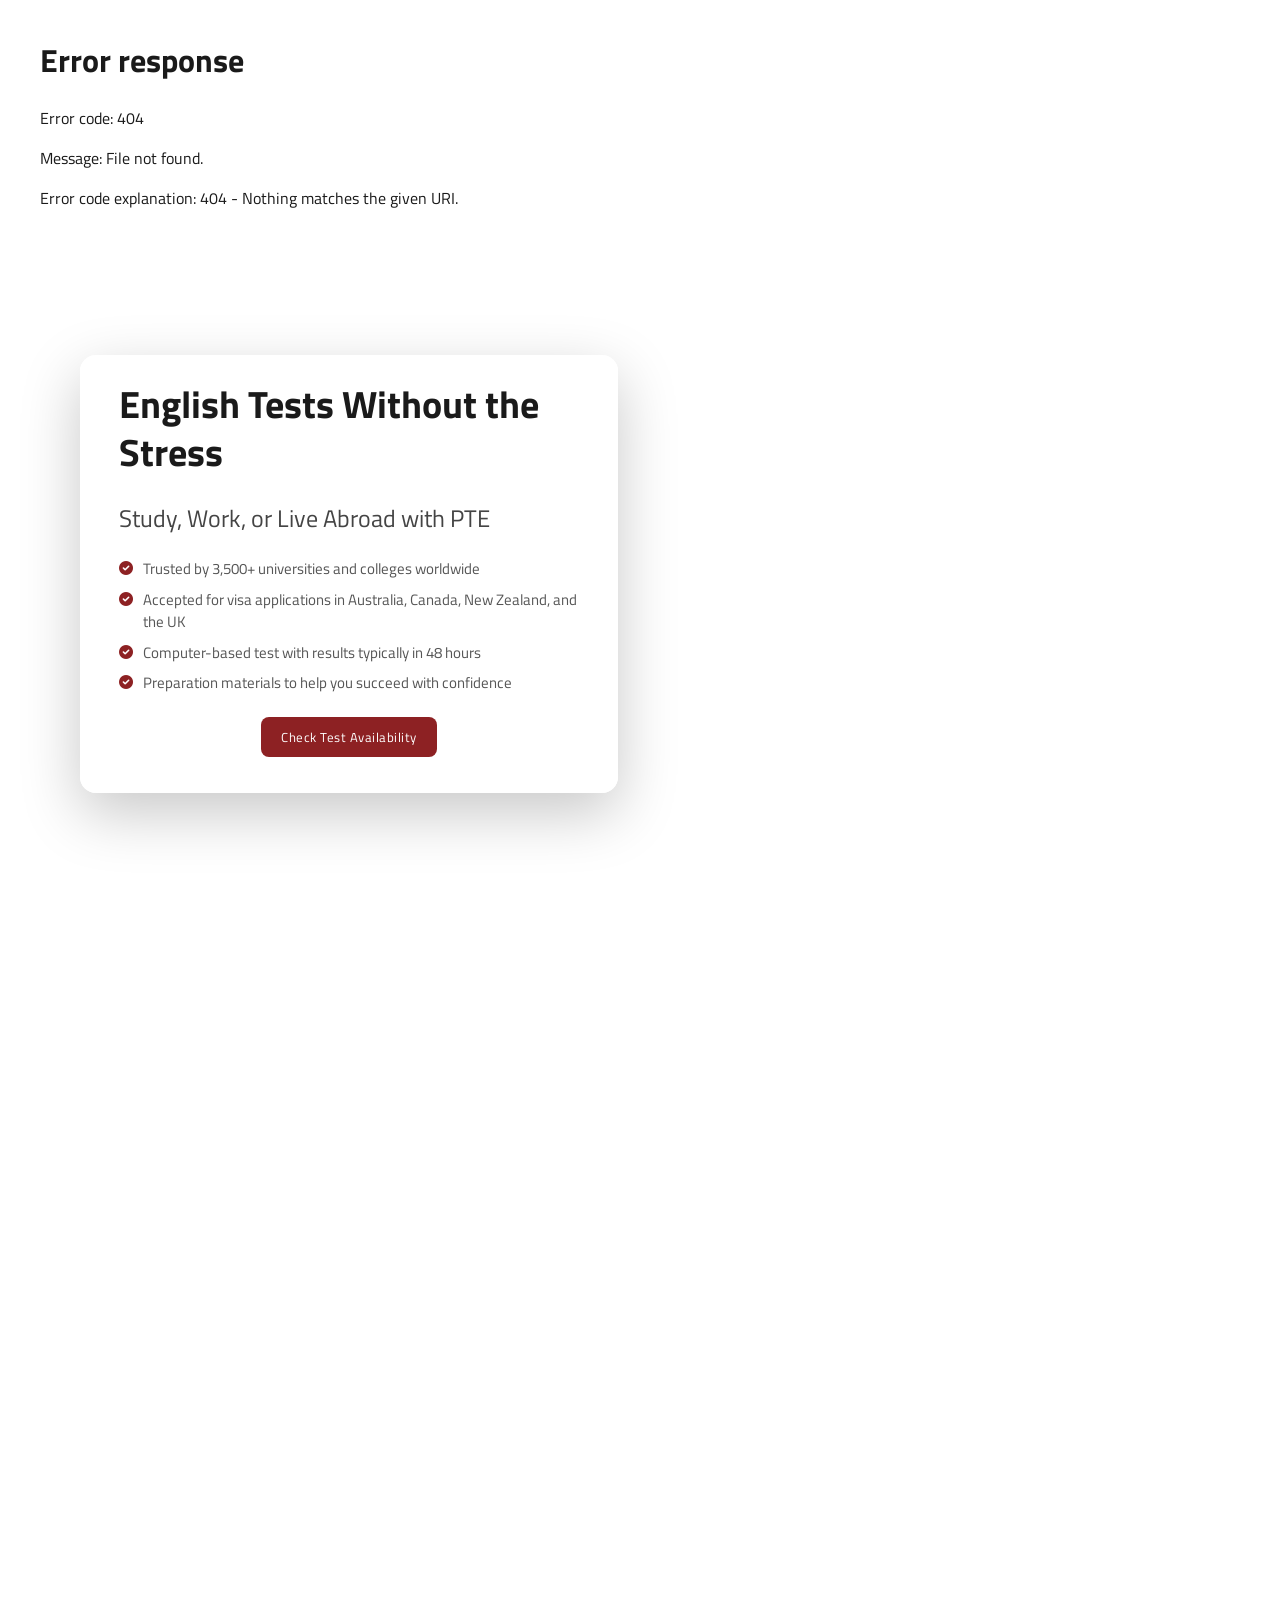
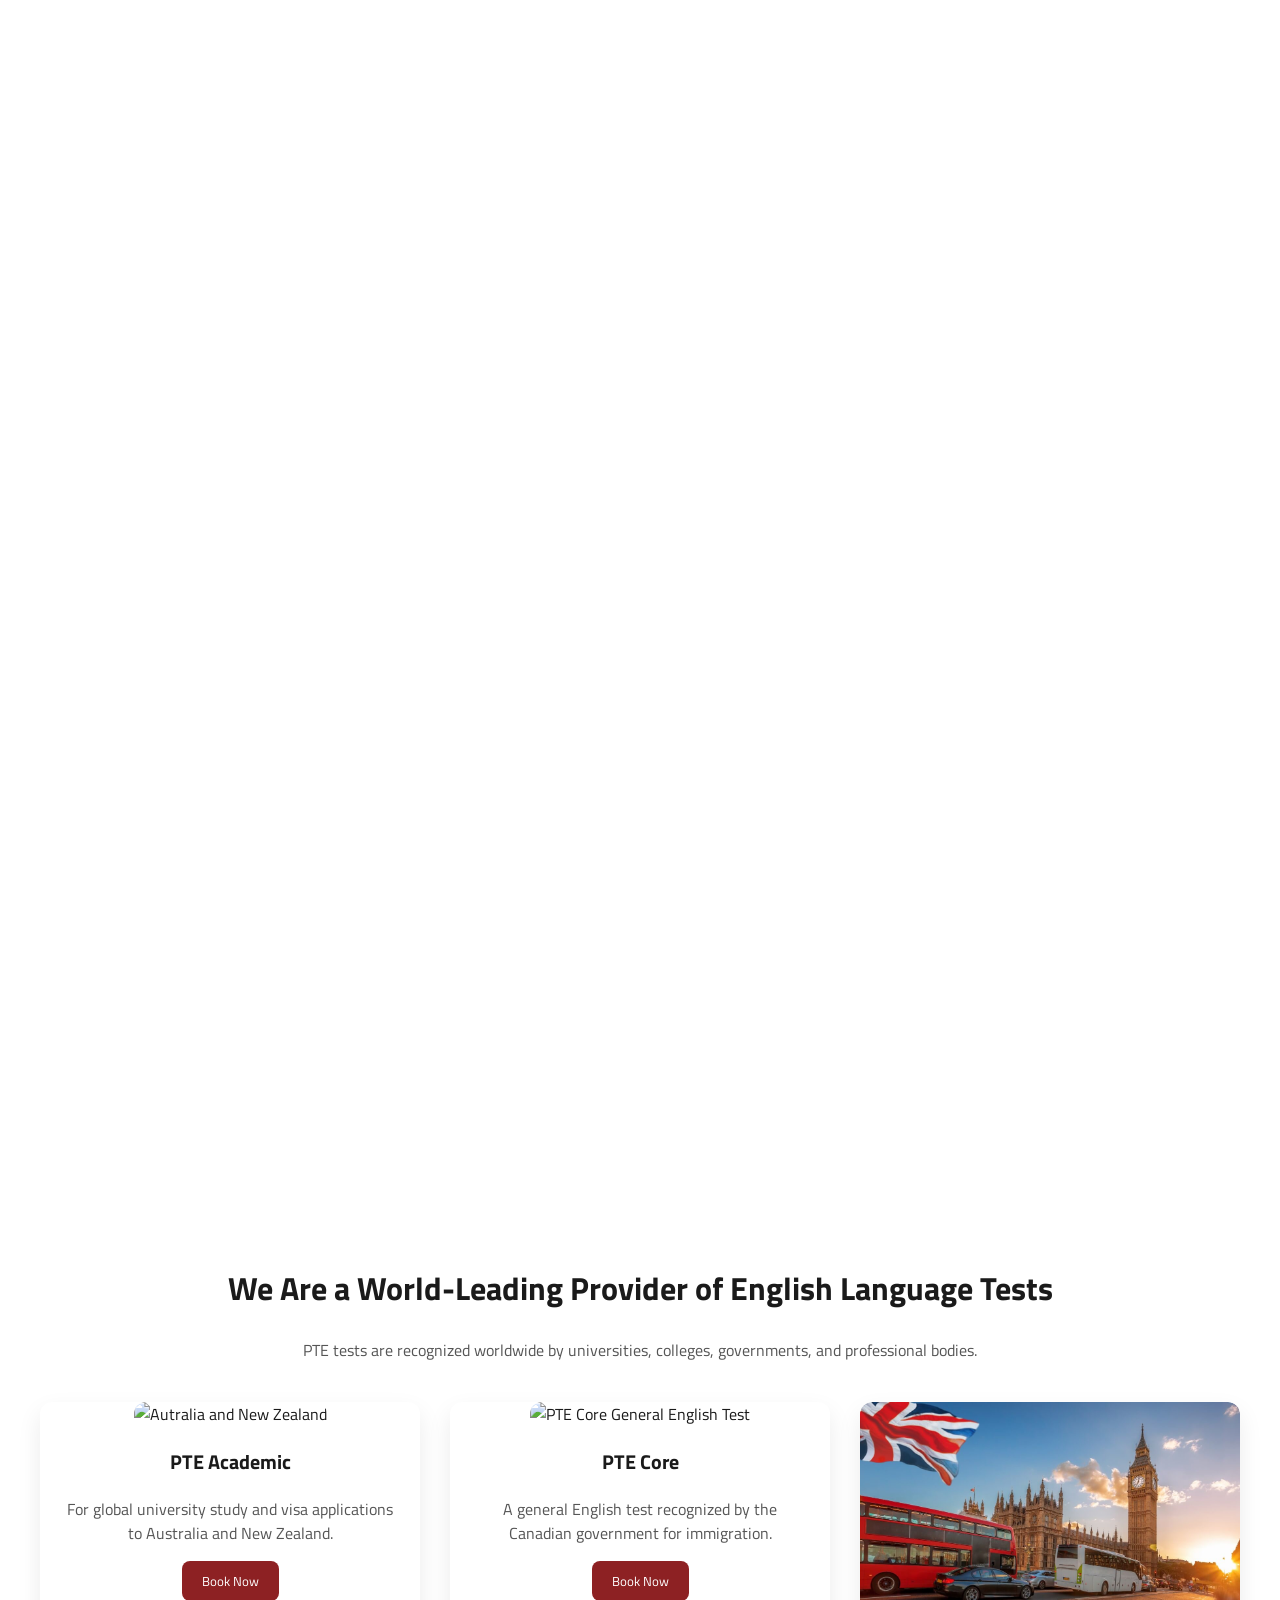
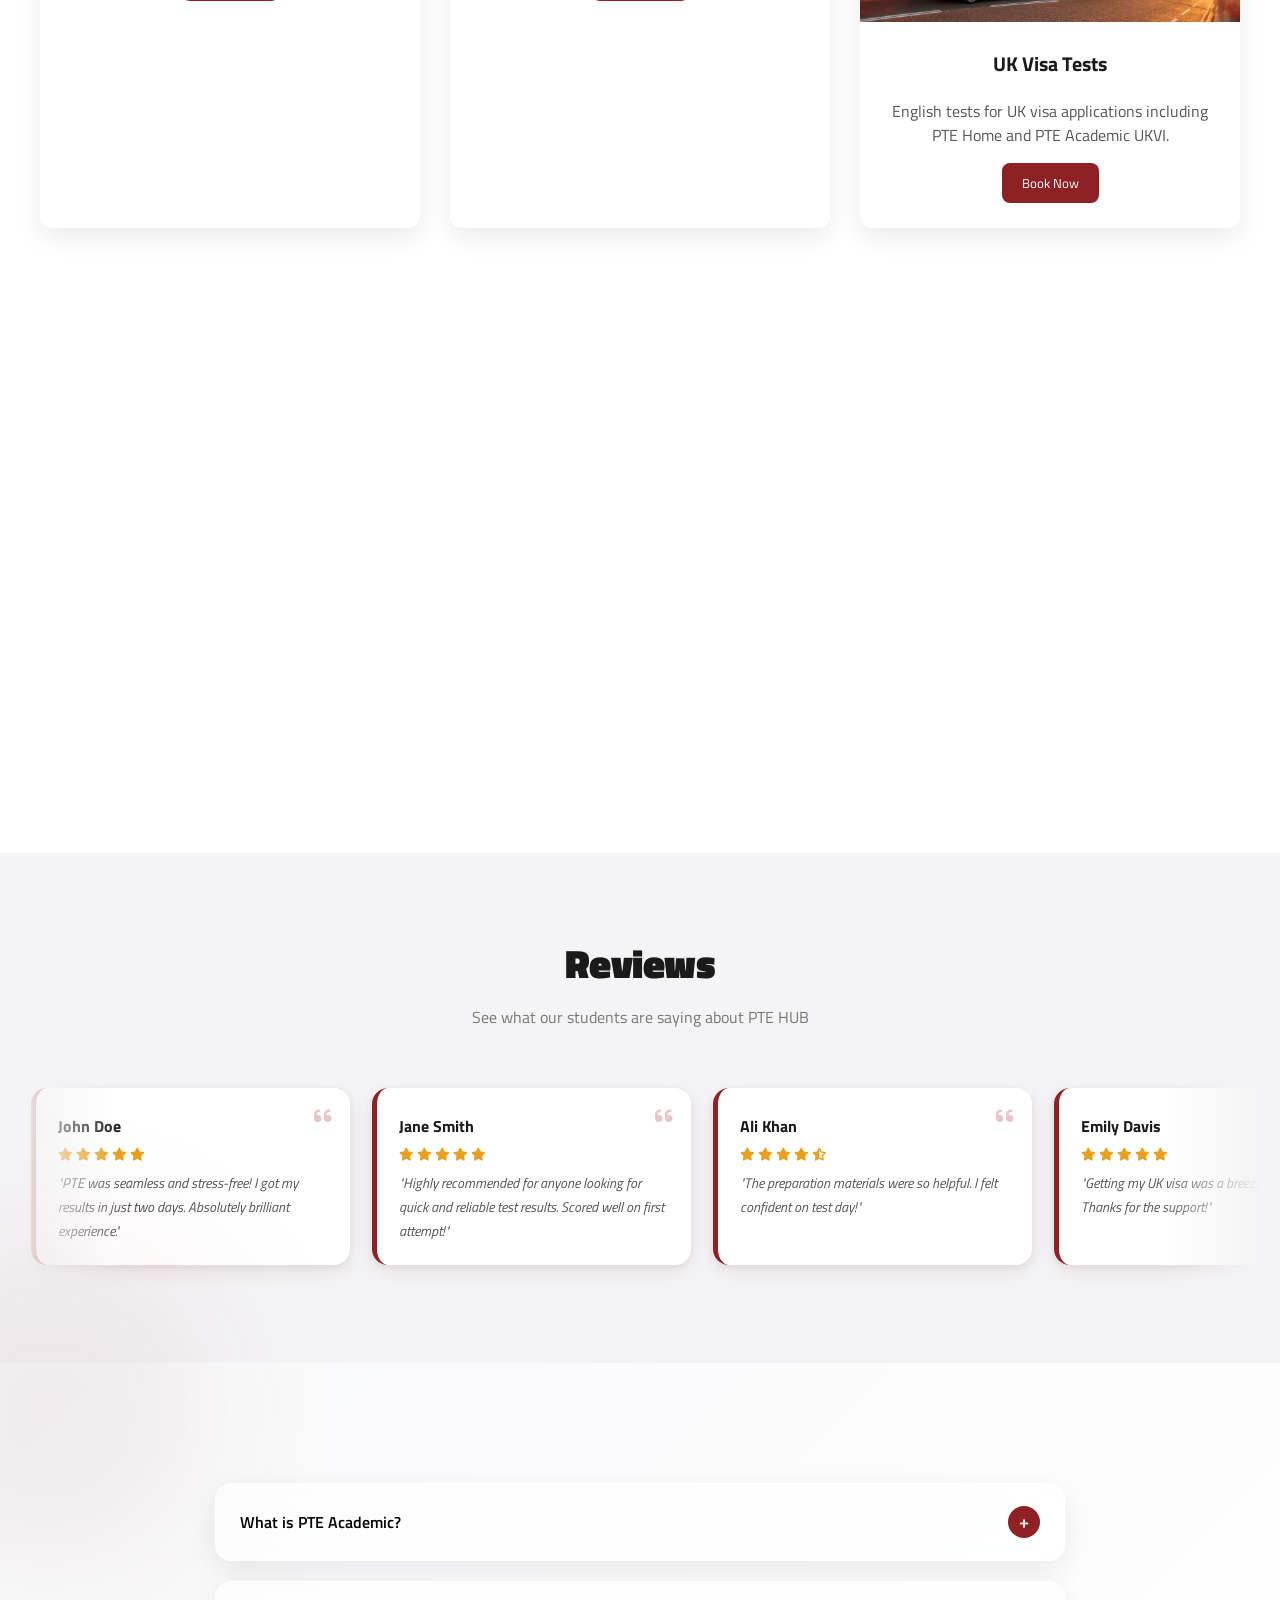
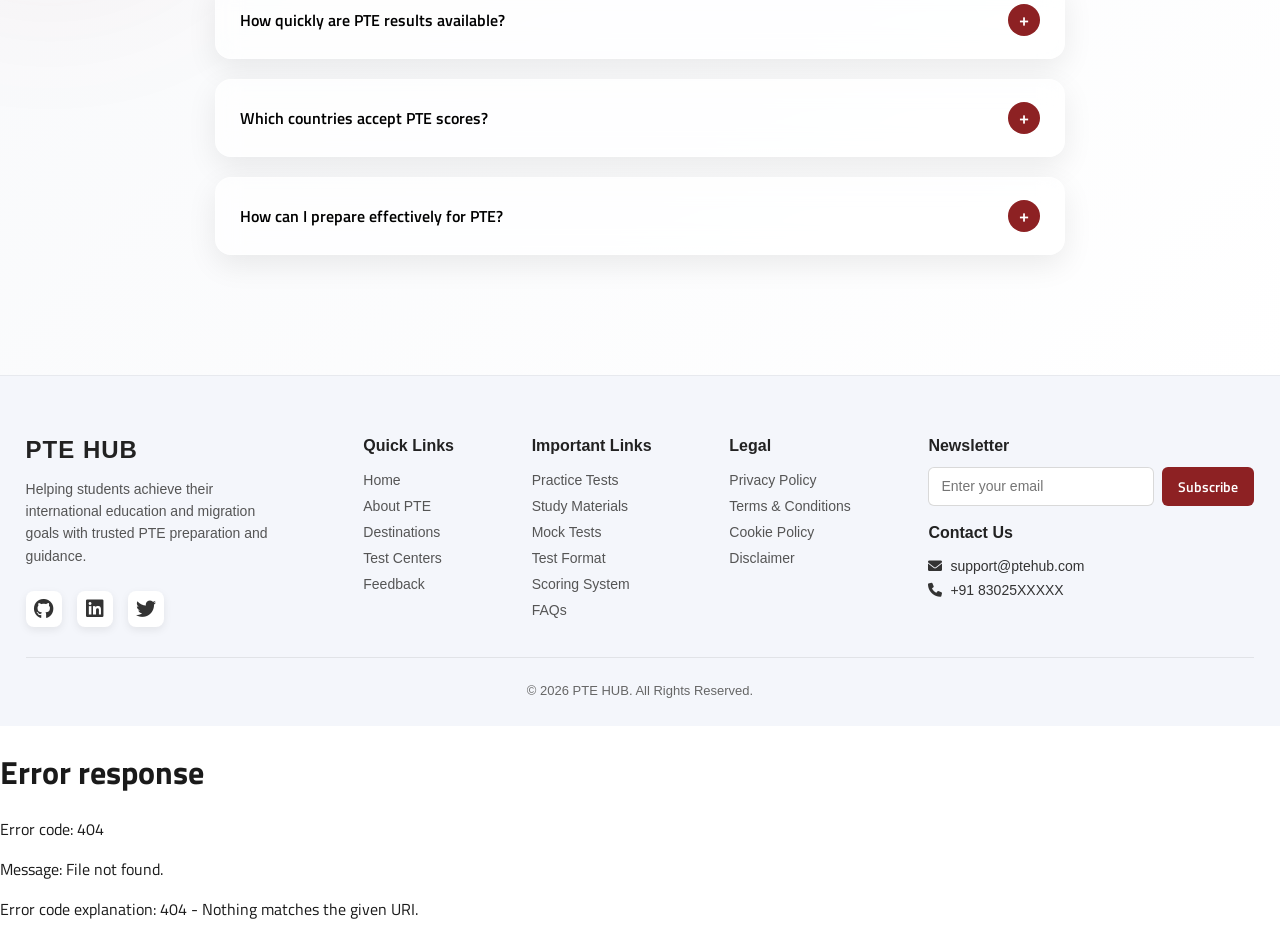
==== commit 6614f05a: "ui-changes" ====
--- a/index.html
+++ b/index.html
@@ -30,9 +30,9 @@
     <main>
 
         <!-- Hero Section -->
-        <section id="point">
+        <section id="hero-ssection">
+            <div class="hero-image">
             <div class="hero-wrapper">
-                <div class="hero-image"></div>
 
                 <div class="hero-text">
                     <h2>English Tests Without the Stress</h2>
@@ -48,6 +48,7 @@
                     <div class="hero-actions">
                         <button id="address">Check Test Availability</button>
                     </div>
+                </div>
                 </div>
             </div>
         </section>
--- a/styles/css/style.css
+++ b/styles/css/style.css
@@ -108,30 +108,29 @@
 }
 
 /* Hero Section */
-#point{
+.hero-image{
     background-image:url('../../assets/images/hero.jpg');
     background-size:cover;
     background-position:center;
-
+    width: 100%;
+    position: relative;
+    overflow: hidden;
     min-height:calc(100vh - 80px); /* adjust based on navbar height */
 
     display:flex;
-    align-items:center;
-    justify-content:center;
-
+    flex: 1;
     padding:80px 40px 40px 40px;
 }
 
 .hero-wrapper{
     display:flex;
     align-items:center;
-    justify-content:flex-end;
+    justify-content:flex-start;
     max-width:1200px;
     width:100%;
-}
-
-.hero-image{
-    flex:1;
+        padding:80px 40px 40px 40px;
+
+    padding:80px 40px 40px 40px;
 }
 
 .hero-text{
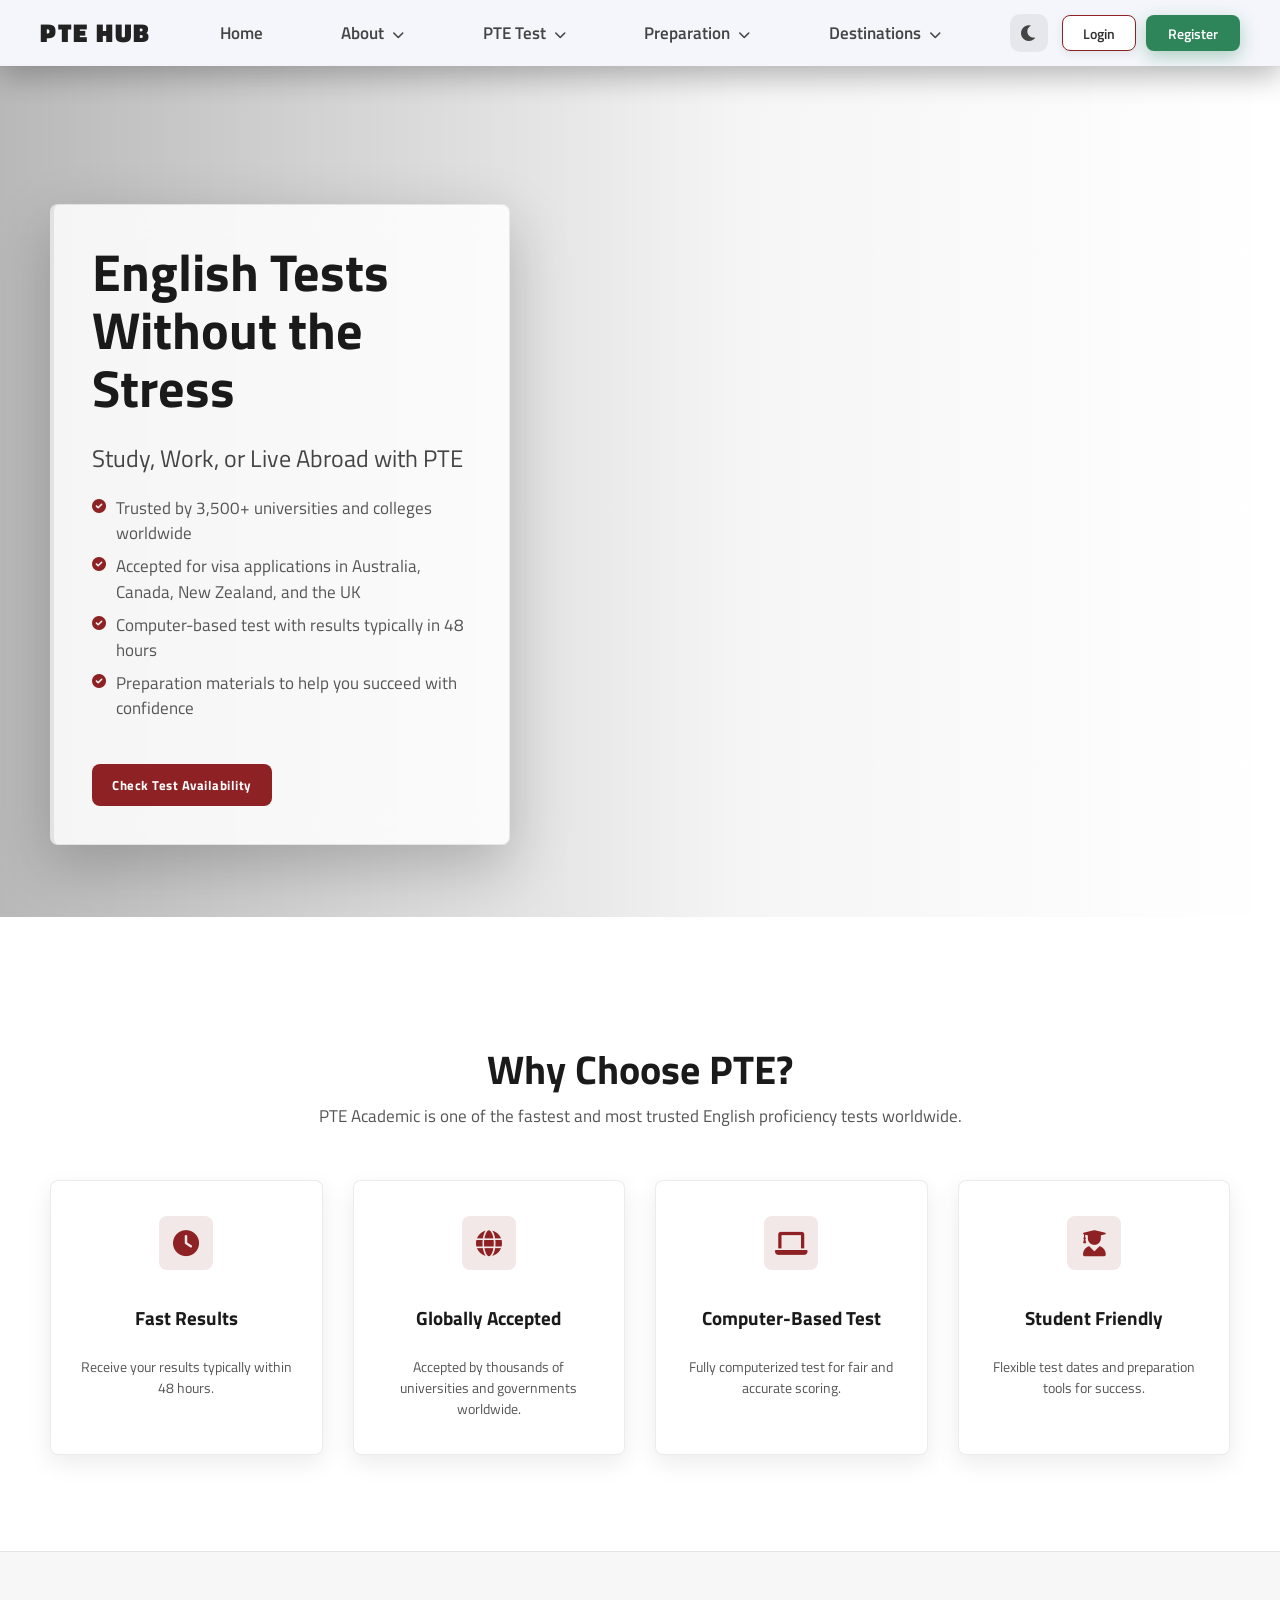
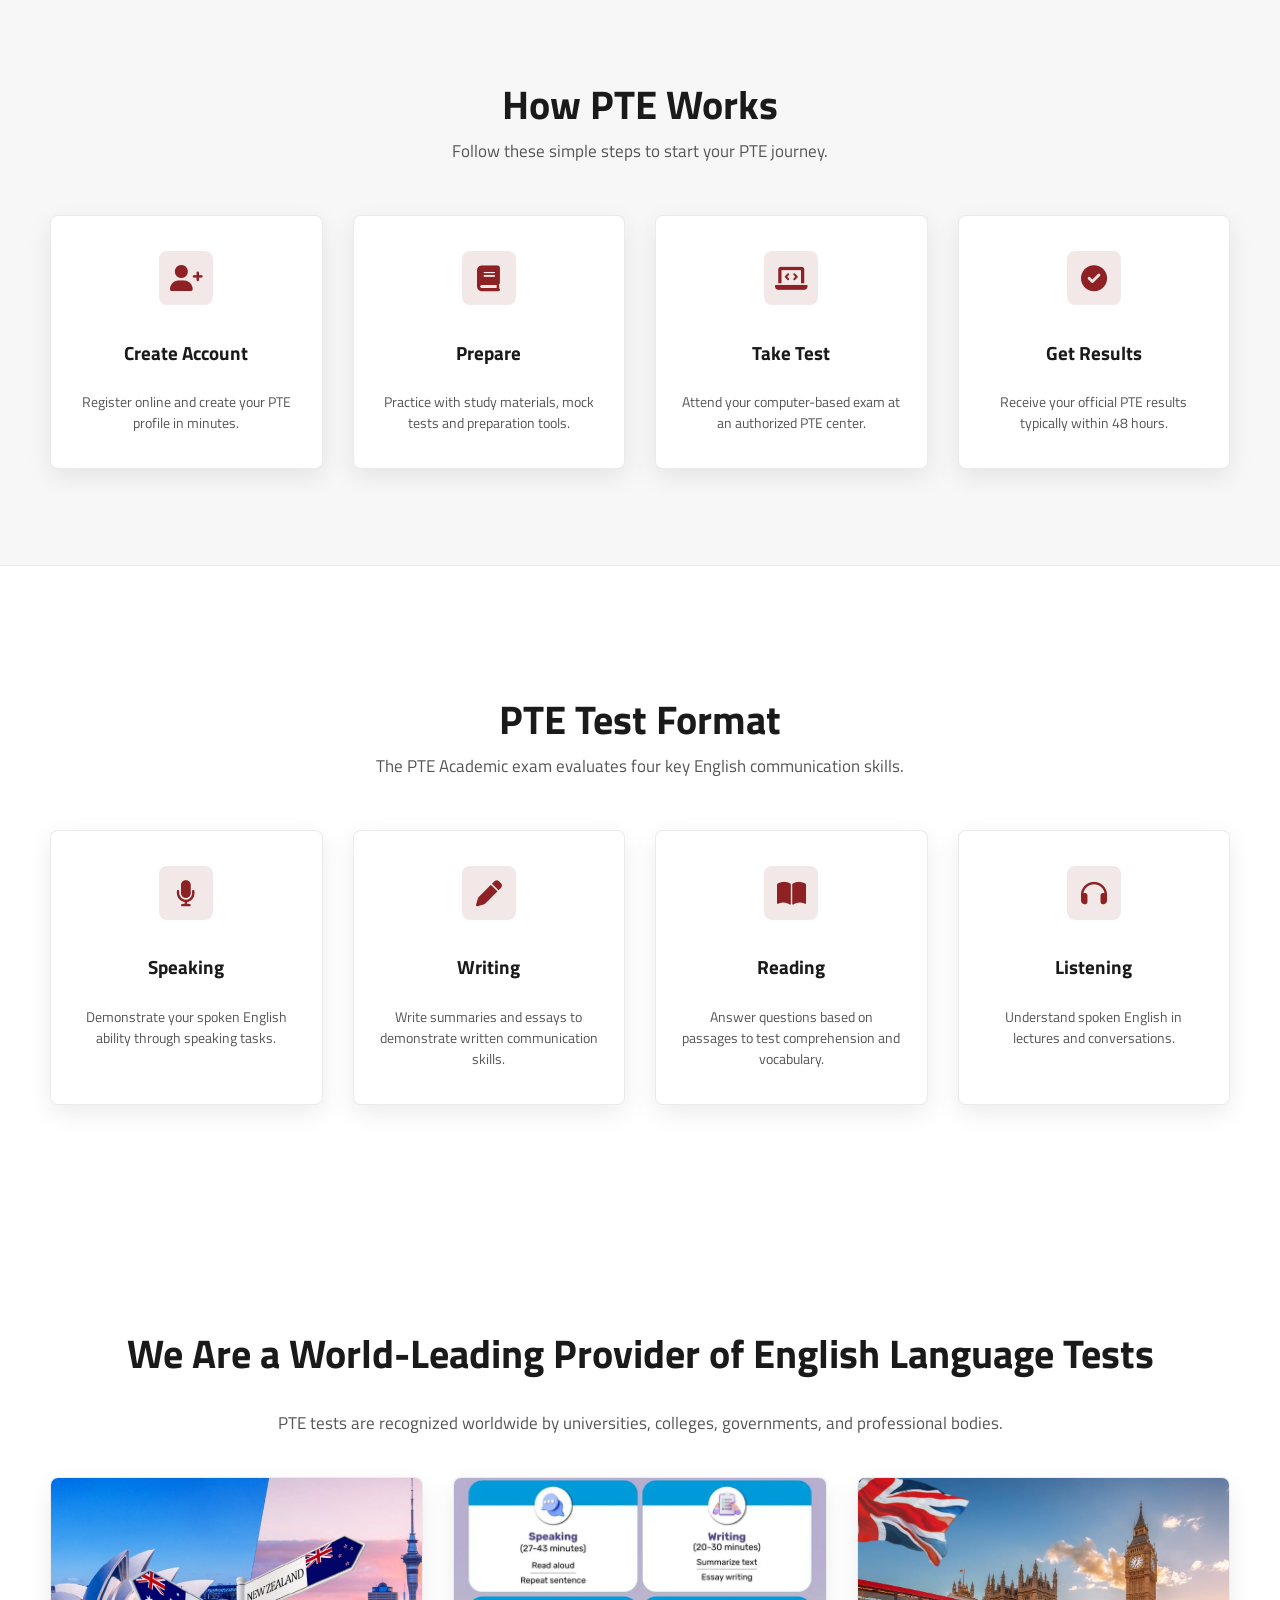
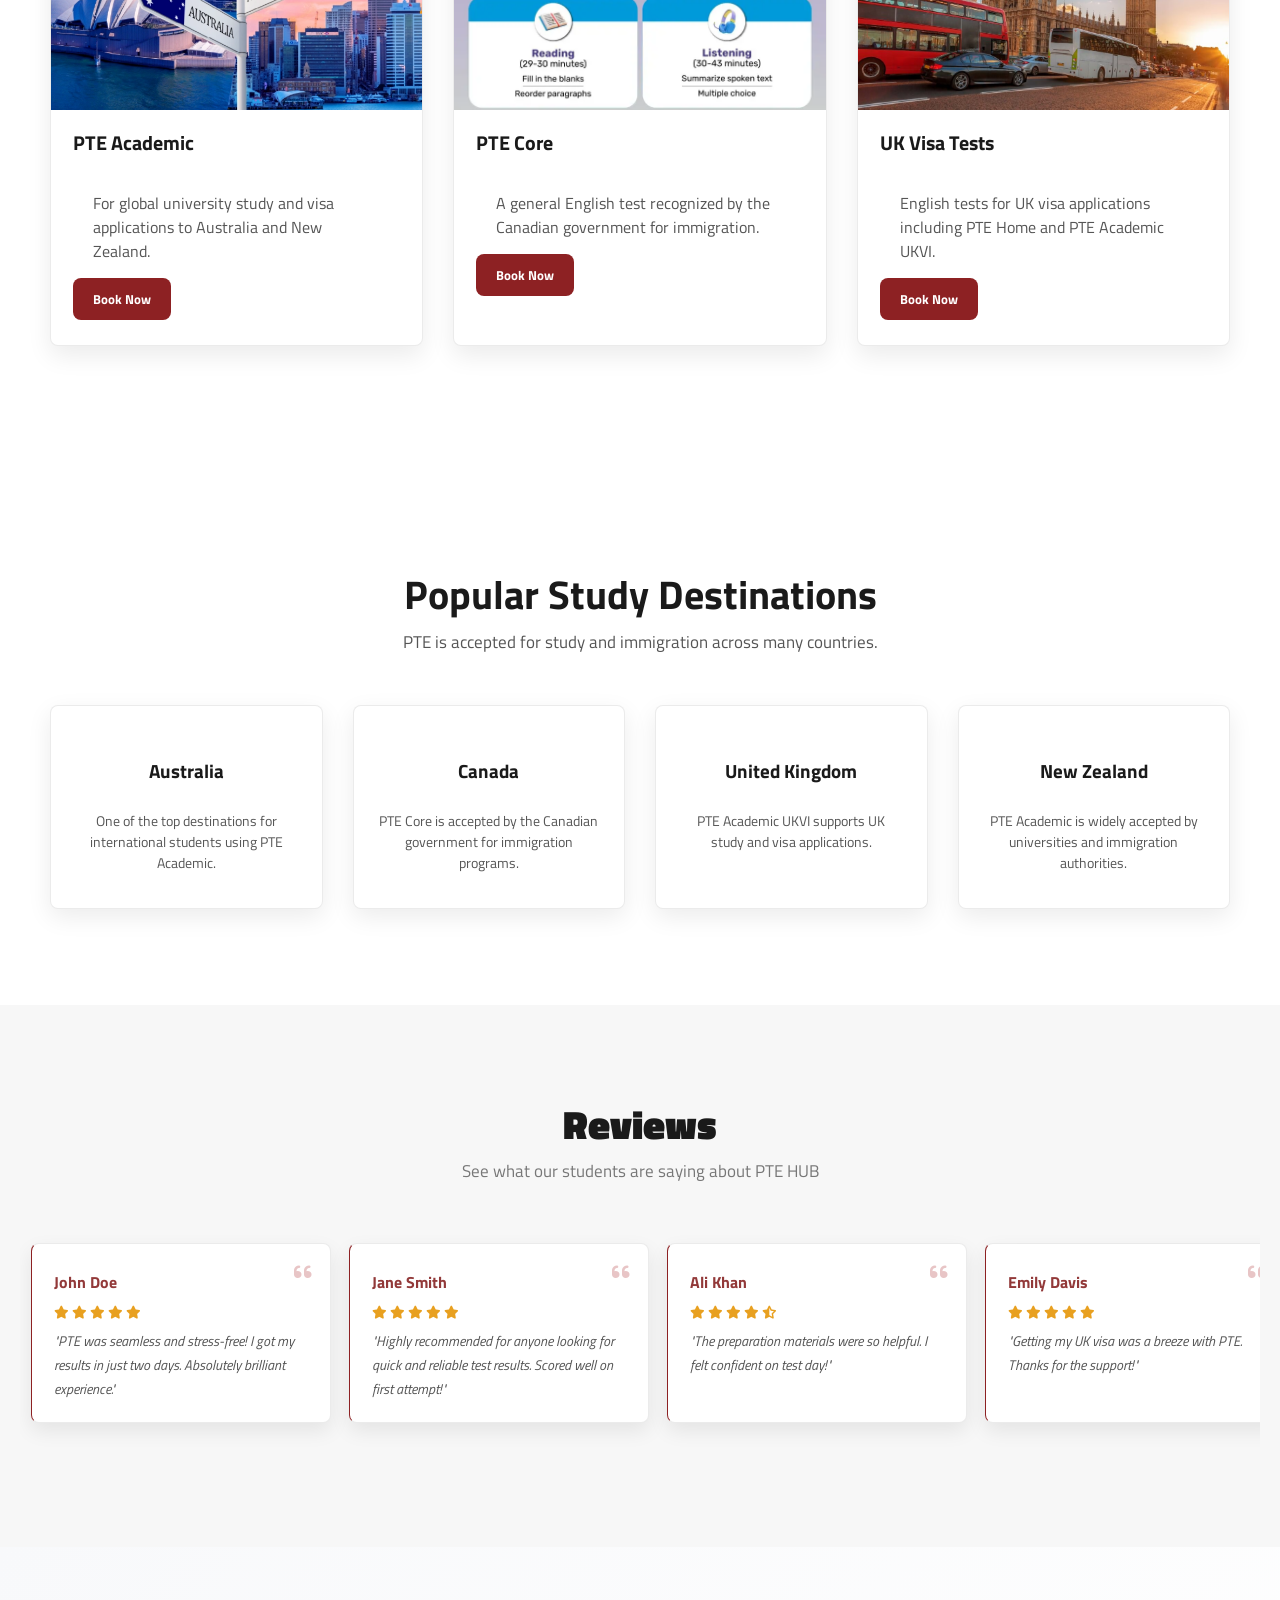
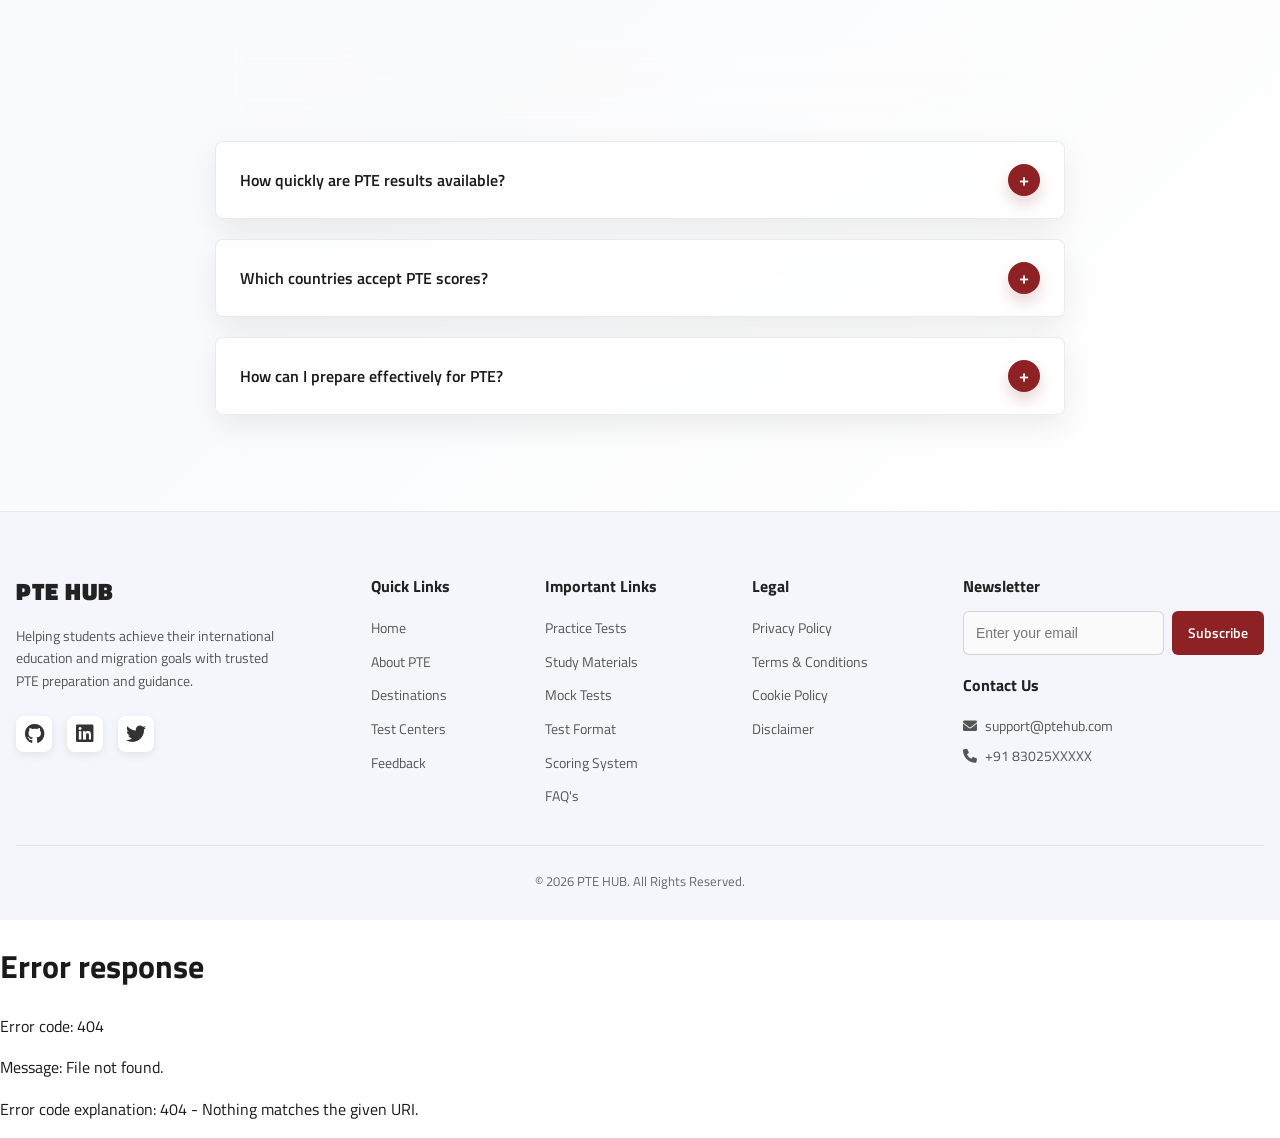
==== commit 0b7e7b15: "Merge branch 'main' into feature/navbar-pages" ====
--- a/index.html
+++ b/index.html
@@ -16,8 +16,9 @@
     <link rel="stylesheet" href="styles/css/footer.css">
     <link rel="stylesheet" href="styles/css/auth-popup.css">
     <link rel="preload" href="components/navbar.html" as="fetch" crossorigin="anonymous">
-
+    <link rel="stylesheet" href="styles/css/theme.css">
     <link href="https://cdnjs.cloudflare.com/ajax/libs/font-awesome/6.0.0-beta3/css/all.min.css" rel="stylesheet">
+    <script src="scripts/js/theme.js"></script>
 </head>
 
 <body>
--- a/styles/css/style.css
+++ b/styles/css/style.css
@@ -138,7 +138,7 @@
     background:rgba(255,255,255,0.85);
     backdrop-filter:blur(14px);
     padding:25px 38px 35px 38px;
-    border-radius:16px;
+    border-radius:8px;
     box-shadow:0 20px 60px rgba(0,0,0,0.22);
     border:1px solid rgba(255,255,255,0.35);
 }
@@ -264,7 +264,7 @@
     width:100%;
     background:#ffffff;
 
-    border-radius:12px;
+    border-radius:8px;
     overflow:hidden;
     position:relative;
 
@@ -653,9 +653,9 @@
     background:white;
     padding:35px 40px;
 
-    border-radius:16px;
-
-    width:320px;
+    border-radius:8px;
+
+    width:min(320px, calc(100% - 32px));
 
     text-align:center;
 
@@ -750,7 +750,7 @@
 .features-heading h2{
     font-size:38px;
     font-weight:700;
-    letter-spacing:-0.5px;
+    letter-spacing:0;
     margin-bottom: 10px;
     color:#1a1a1a;
 }
@@ -779,7 +779,7 @@
     background:white;
     padding:35px 25px;
 
-    border-radius:14px;
+    border-radius:8px;
     text-align:center;
 
     box-shadow:0 8px 25px rgba(0,0,0,0.08);
@@ -872,7 +872,7 @@
 
 ::-webkit-scrollbar-thumb{
     background:#8d2123;
-    border-radius:10px;
+    border-radius:8px;
 }
 
 ::-webkit-scrollbar-thumb:hover{
@@ -952,7 +952,7 @@
 
 /* item */
 .faq-item{
-    border-radius:16px;
+    border-radius:8px;
     overflow:hidden;
     background:rgba(255,255,255,0.7);
     backdrop-filter:blur(12px);
@@ -1028,3 +1028,723 @@
     transform:rotate(45deg);
     background:#6f1a1c;
 }
+
+/* ===== UI CONSISTENCY + RESPONSIVE POLISH ===== */
+
+*,
+*::before,
+*::after{
+    box-sizing:border-box;
+}
+
+html{
+    font-size:16px;
+}
+
+body{
+    min-width:0;
+    line-height:1.6;
+    text-rendering:optimizeLegibility;
+}
+
+img,
+svg,
+video{
+    max-width:100%;
+    height:auto;
+}
+
+button,
+a,
+input,
+textarea{
+    -webkit-tap-highlight-color:transparent;
+}
+
+button,
+.primary-btn,
+.hero-link,
+.popup-login-btn,
+.popup-register-btn,
+.login-submit,
+.google-login,
+.github-login,
+.btn-secondary,
+.mock-btn{
+    border-radius:8px;
+}
+
+button:focus-visible,
+a:focus-visible,
+input:focus-visible,
+textarea:focus-visible{
+    outline:3px solid rgba(141,33,35,0.28);
+    outline-offset:3px;
+}
+
+.container,
+.hero-wrapper,
+.features-container,
+#container,
+.footer-container,
+.footer-bottom{
+    width:min(100% - 32px, var(--container, 1180px));
+    max-width:var(--container, 1180px);
+}
+
+.hero-image{
+    min-height:min(760px, calc(100vh - 64px));
+    padding:clamp(88px, 12vw, 140px) 0 clamp(40px, 7vw, 72px);
+    align-items:center;
+}
+
+.hero-wrapper{
+    margin:0 auto;
+    padding:0;
+}
+
+.hero-text{
+    width:min(100%, 500px);
+    border-radius:8px;
+    padding:clamp(22px, 4vw, 38px);
+}
+
+.hero-text h2,
+.about-hero h1,
+.faq-hero h1,
+.test-hero h1,
+.hero h1{
+    font-size:clamp(2rem, 5vw, 3.25rem);
+    line-height:1.12;
+    letter-spacing:0;
+}
+
+.hero-text h3{
+    font-size:clamp(1.1rem, 2.5vw, 1.5rem);
+    line-height:1.35;
+}
+
+.hero-text p,
+.hero-points li,
+.features-heading p,
+.reviews-head p,
+#alpha p,
+.faq-answer p{
+    font-size:clamp(0.95rem, 1.5vw, 1.05rem);
+}
+
+section.reveal,
+#page2,
+#contact,
+.faq-section,
+.features-section,
+.test-section,
+.section{
+    padding-block:clamp(56px, 8vw, 96px);
+}
+
+.features-heading{
+    max-width:760px;
+    margin:0 auto clamp(28px, 5vw, 50px);
+}
+
+.features-heading h2,
+#alpha h2,
+.reviews-head h2,
+.center-heading,
+.section-title h2,
+.test-section h2{
+    font-size:clamp(1.75rem, 4vw, 2.5rem);
+    line-height:1.18;
+    letter-spacing:0;
+}
+
+.features-container,
+#container,
+.about-grid,
+.structure-grid,
+.audience-grid,
+.test-grid,
+.stats{
+    grid-template-columns:repeat(auto-fit, minmax(min(100%, 250px), 1fr));
+    gap:clamp(18px, 3vw, 30px);
+}
+
+.feature-box,
+#container .cards,
+.review,
+.faq-item,
+.about-card,
+.about-combined,
+.structure-card,
+.timeline-content,
+.audience-card,
+.faq-ask-card,
+.test-card,
+.stat-card,
+.login-container,
+.auth-popup{
+    border-radius:8px;
+    border:1px solid var(--border-card, rgba(15,23,42,0.08));
+    box-shadow:var(--shadow-soft, 0 8px 24px rgba(15,23,42,0.08));
+}
+
+.feature-box,
+.about-card,
+.structure-card,
+.audience-card,
+.test-card{
+    min-height:100%;
+}
+
+.feature-box:hover,
+#container .cards:hover,
+.review:hover,
+.faq-item:hover,
+.about-card:hover,
+.about-combined:hover,
+.structure-card:hover,
+.audience-card:hover,
+.test-card:hover{
+    transform:translateY(-4px);
+    box-shadow:var(--shadow-lift, 0 16px 36px rgba(15,23,42,0.14));
+}
+
+.feature-box::before,
+#container .cards::after,
+.faq-section::before,
+.about-hero::before,
+.about-cta::before,
+.auth-popup::before{
+    display:none;
+}
+
+#container .cards img{
+    border-radius:0;
+    aspect-ratio:16 / 10;
+    height:auto;
+}
+
+#address,
+#address1,
+#book-now-btn,
+.primary-btn,
+.btn-secondary,
+.mock-btn,
+.newsletter-form button,
+.faq-ask-card button{
+    min-height:42px;
+    display:inline-flex;
+    align-items:center;
+    justify-content:center;
+    gap:8px;
+    border-radius:8px;
+    font-weight:700;
+    line-height:1.2;
+}
+
+.reviews-scroll-wrapper{
+    -webkit-mask-image:none;
+    mask-image:none;
+}
+
+.reviews-slide{
+    gap:18px;
+}
+
+.review{
+    flex-basis:clamp(240px, 28vw, 300px);
+}
+
+.faq-question{
+    gap:18px;
+    text-align:left;
+    line-height:1.35;
+}
+
+.faq-question span,
+.faq-icon{
+    flex:0 0 auto;
+}
+
+.centre-list,
+.faq-ask-card,
+.login-container{
+    width:min(100%, 680px);
+}
+
+.centre-list{
+    border-radius:8px;
+}
+
+.login-page{
+    padding:clamp(84px, 10vw, 120px) 16px 40px;
+}
+
+@media (max-width:900px){
+    body{
+        padding-top:64px;
+    }
+
+    #header{
+        padding:0;
+    }
+
+    .hero-image{
+        min-height:auto;
+        padding-block:76px 48px;
+    }
+
+    .hero-wrapper{
+        justify-content:center;
+        text-align:left;
+    }
+
+    .hero-text{
+        margin-inline:auto;
+    }
+
+    .hero-points li{
+        text-align:left;
+    }
+
+    .about-combined{
+        padding:24px;
+    }
+
+    .timeline{
+        padding-left:0;
+    }
+}
+
+@media (max-width:768px){
+    .container,
+    .hero-wrapper,
+    .features-container,
+    #container,
+    .footer-container,
+    .footer-bottom{
+        width:min(100% - 24px, var(--container, 1180px));
+    }
+
+    section.reveal,
+    #page2,
+    #contact,
+    .faq-section,
+    .features-section,
+    .test-section,
+    .section{
+        padding-block:48px;
+    }
+
+    .hero-text{
+        background:rgba(255,255,255,0.9);
+    }
+
+    [data-theme="dark"] .hero-text{
+        background:rgba(22,25,38,0.92);
+    }
+
+    .features-heading p{
+        margin-bottom:0;
+    }
+
+    .auth-popup-actions,
+    .login-options,
+    .newsletter-form{
+        flex-direction:column;
+        align-items:stretch;
+    }
+
+    .newsletter-form input,
+    .newsletter-form button,
+    .popup-login-btn,
+    .popup-register-btn{
+        width:100%;
+    }
+
+    #reviews{
+        width:100%;
+        overflow-x:auto;
+        scroll-snap-type:x proximity;
+        padding-bottom:12px;
+    }
+
+    .reviews-slide{
+        animation:none;
+        scroll-snap-align:start;
+    }
+
+    .review{
+        flex-basis:min(82vw, 300px);
+    }
+
+    .faq-question{
+        padding:18px;
+    }
+
+    .faq-answer{
+        padding-inline:18px;
+    }
+}
+
+@media (max-width:480px){
+    .hero-text{
+        padding:20px;
+    }
+
+    .hero-actions,
+    #address,
+    #address1,
+    #book-now-btn,
+    .primary-btn,
+    .hero-link,
+    .btn-secondary,
+    .mock-btn{
+        width:100%;
+    }
+
+    .feature-box,
+    #container .cards,
+    .review,
+    .about-card,
+    .structure-card,
+    .audience-card,
+    .test-card,
+    .faq-ask-card{
+        padding:22px 18px;
+    }
+
+    #container .cards{
+        padding:0 0 22px;
+    }
+
+    .centre-list{
+        padding:18px;
+    }
+
+    #scrollTopBtn{
+        right:16px;
+        bottom:16px;
+    }
+}
+
+/* PTE test page has inline styles; keep its layout aligned with the system. */
+.test-card{
+    border-radius:8px !important;
+    box-shadow:var(--shadow-soft, 0 8px 24px rgba(15,23,42,0.08)) !important;
+}
+
+.test-card:hover{
+    transform:translateY(-4px) !important;
+    box-shadow:var(--shadow-lift, 0 16px 36px rgba(15,23,42,0.14)) !important;
+}
+
+.centre-list{
+    border-radius:8px !important;
+    width:min(100% - 32px, 800px) !important;
+}
+
+.score-badge,
+.btn-secondary{
+    border-radius:8px !important;
+}
+
+@media (max-width:768px){
+    .test-hero{
+        min-height:64vh !important;
+        padding:88px 16px 48px !important;
+    }
+
+    .test-hero h1{
+        font-size:clamp(2rem, 9vw, 2.5rem) !important;
+    }
+
+    .test-hero p{
+        font-size:clamp(1rem, 4vw, 1.125rem) !important;
+    }
+
+    .centre-list{
+        width:min(100% - 24px, 800px) !important;
+        padding:18px !important;
+    }
+}
+
+/* ===== PAGE-LEVEL VISUAL REFINEMENT ===== */
+
+body{
+    background:
+        linear-gradient(180deg, var(--bg-primary, #fff) 0%, var(--bg-secondary, #f7f7f7) 100%);
+}
+
+main{
+    overflow:hidden;
+}
+
+.hero-image::before,
+.test-hero::after,
+.hero::after{
+    content:"";
+    position:absolute;
+    inset:0;
+    pointer-events:none;
+}
+
+.hero-image::before{
+    background:linear-gradient(90deg, rgba(0,0,0,0.28), rgba(0,0,0,0.04) 58%, transparent);
+}
+
+.hero-wrapper,
+.test-hero .hero-inner,
+.hero > div{
+    position:relative;
+    z-index:1;
+}
+
+.hero-text{
+    border-left:4px solid var(--accent, #8d2123);
+}
+
+.hero-actions,
+.auth-popup-actions{
+    align-items:center;
+}
+
+.features-section,
+.about-grid-section,
+.test-section,
+.section{
+    position:relative;
+}
+
+.features-section + .features-section,
+.test-section + .test-section,
+.section + .section{
+    border-top:1px solid var(--border-card, rgba(15,23,42,0.08));
+}
+
+.feature-box,
+.about-card,
+.structure-card,
+.audience-card,
+.test-card,
+#container .cards{
+    display:flex;
+    flex-direction:column;
+}
+
+.feature-box i,
+.about-card i,
+.structure-card i,
+.audience-card i,
+.test-card i{
+    width:54px;
+    height:54px;
+    margin:0 auto 18px;
+    display:inline-flex;
+    align-items:center;
+    justify-content:center;
+    border-radius:8px;
+    background:rgba(141,33,35,0.1);
+    color:var(--accent, #8d2123);
+    font-size:26px;
+}
+
+.audience-card i{
+    margin-inline:0;
+}
+
+.feature-box h3,
+.about-card h3,
+.structure-card h3,
+.audience-card h3,
+.test-card h3,
+#container .cards h3{
+    line-height:1.25;
+}
+
+.feature-box p,
+.about-card p,
+.structure-card p,
+.audience-card p,
+.test-card p,
+#container .cards p{
+    margin-bottom:0;
+}
+
+#container .cards{
+    text-align:left;
+}
+
+#container .cards h3,
+#container .cards p,
+#container .cards button{
+    margin-left:22px;
+    margin-right:22px;
+}
+
+#container .cards button{
+    align-self:flex-start;
+}
+
+.reviews-head,
+#alpha,
+.section-title,
+.features-heading{
+    text-wrap:balance;
+}
+
+.review{
+    border-left-color:var(--accent, #8d2123);
+}
+
+.faq-item{
+    border-color:var(--border-card, rgba(15,23,42,0.08));
+}
+
+.faq-icon,
+.faq-question span{
+    box-shadow:0 8px 16px rgba(141,33,35,0.2);
+}
+
+.login-page{
+    background:
+        linear-gradient(135deg, rgba(141,33,35,0.08), transparent 36%),
+        linear-gradient(180deg, var(--bg-login-page-start, #eef2f7), var(--bg-login-page-end, #f7f9fc)) !important;
+}
+
+.login-container{
+    border-top:4px solid var(--accent, #8d2123);
+}
+
+.input-group input,
+.faq-ask-card textarea,
+.newsletter-form input{
+    min-height:44px;
+}
+
+.test-hero::before{
+    background:linear-gradient(135deg, rgba(16,20,30,0.74), rgba(141,33,35,0.64)) !important;
+}
+
+.test-hero::after,
+.hero::after{
+    background:linear-gradient(180deg, transparent 72%, rgba(255,255,255,0.9));
+}
+
+[data-theme="dark"] .test-hero::after,
+[data-theme="dark"] .hero::after{
+    background:linear-gradient(180deg, transparent 72%, rgba(15,17,23,0.95));
+}
+
+.test-section.dark-bg{
+    background:linear-gradient(180deg, var(--bg-secondary, #f7f7f7), var(--bg-primary, #fff)) !important;
+}
+
+.test-section.light{
+    background:var(--bg-secondary, #f8f9fc) !important;
+}
+
+.test-card{
+    text-align:left !important;
+}
+
+.test-card i{
+    margin-inline:0 !important;
+}
+
+.centre-list{
+    border:1px solid var(--border-card, rgba(15,23,42,0.08)) !important;
+}
+
+.centre-list li{
+    line-height:1.45;
+}
+
+.score-badge{
+    letter-spacing:0 !important;
+}
+
+.hero{
+    position:relative !important;
+    min-height:72vh !important;
+    isolation:isolate;
+}
+
+.hero::before{
+    content:"";
+    position:absolute;
+    inset:0;
+    background:linear-gradient(135deg, rgba(15,23,42,0.72), rgba(141,33,35,0.58)) !important;
+    z-index:0;
+}
+
+.hero > div{
+    width:min(100% - 32px, 860px);
+}
+
+.hero p{
+    line-height:1.7 !important;
+}
+
+#practice-tests .feature-box i{
+    border-radius:8px !important;
+    background:rgba(141,33,35,0.1) !important;
+    color:var(--accent, #8d2123) !important;
+}
+
+#study-materials .feature-box,
+#mock-tests .feature-box{
+    border-left:4px solid var(--accent, #8d2123) !important;
+    border-radius:8px !important;
+}
+
+#study-materials .feature-box:hover,
+#mock-tests .feature-box:hover{
+    transform:translateY(-4px) !important;
+}
+
+#tips-strategies .feature-box{
+    background:var(--bg-card, #fff) !important;
+    color:var(--text-primary, #1a1a1a) !important;
+}
+
+#tips-strategies .feature-box h3,
+#tips-strategies .feature-box p{
+    color:inherit !important;
+}
+
+.stat-card{
+    background:linear-gradient(135deg, var(--accent, #8d2123), var(--success, #2f855a)) !important;
+}
+
+.about-cta{
+    background:linear-gradient(135deg, var(--accent, #8d2123), #3f5f52) !important;
+}
+
+.mock-btn{
+    box-shadow:0 10px 24px rgba(0,0,0,0.14);
+}
+
+@media (max-width:768px){
+    .hero-image::before{
+        background:linear-gradient(180deg, rgba(0,0,0,0.12), rgba(0,0,0,0.3));
+    }
+
+    #container .cards h3,
+    #container .cards p,
+    #container .cards button{
+        margin-left:18px;
+        margin-right:18px;
+    }
+
+    .feature-box i,
+    .about-card i,
+    .structure-card i,
+    .audience-card i,
+    .test-card i{
+        width:48px;
+        height:48px;
+        font-size:22px;
+    }
+}
--- a/styles/css/navbar.css
+++ b/styles/css/navbar.css
@@ -21,7 +21,7 @@
     background: rgba(255, 255, 255, 0.97);
     backdrop-filter: blur(8px);
     border-radius: 0;
-    padding: 0 40px;
+    padding: 0 clamp(16px, 4vw, 40px);
     height: 66px;
     display: flex;
     align-items: center;
@@ -50,7 +50,9 @@
 #navbar{
     display:flex;
     list-style:none;
-    gap:40px;
+    gap:clamp(18px, 3vw, 40px);
+    margin:0;
+    padding:0;
 }
 
 #navbar li a{
@@ -115,7 +117,7 @@
     border:none;
     outline:none;
     background:white;
-    border-radius:10px;
+    border-radius:8px;
     font-weight:600;
     font-size:14px;
     cursor:pointer;
@@ -139,7 +141,7 @@
     padding:9px 22px;
     border:none;
     outline:none;
-    border-radius:10px;
+    border-radius:8px;
     background:#2f855a;
     color:white;
     font-weight:600;
@@ -169,6 +171,32 @@
     display:none;
     font-size:22px;
     cursor:pointer;
+    color:#8d2123;
+    min-width:40px;
+    min-height:40px;
+    align-items:center;
+    justify-content:center;
+}
+
+.theme-toggle {
+    width: 38px;
+    height: 38px;
+    border: none;
+    outline: none;
+    border-radius: 8px;
+    background: rgba(0, 0, 0, 0.06);
+    color: #444;
+    font-size: 18px;
+    cursor: pointer;
+    display: flex;
+    align-items: center;
+    justify-content: center;
+    transition: all 0.25s ease;
+}
+
+.theme-toggle:hover {
+    background: rgba(0, 0, 0, 0.12);
+    transform: translateY(-2px);
 }
 
 #point{
@@ -180,19 +208,25 @@
 /* MOBILE */
 
 @media (max-width:768px){
+    .navbar-container{
+        height:auto;
+        min-height:64px;
+        padding:10px 16px;
+    }
 
     #navbar{
         position:absolute;
-        top:85px;
-        left:5%;
-        width:90%;
+        top:calc(100% + 10px);
+        left:16px;
+        right:16px;
+        width:auto;
         background:rgba(244,246,251,0.92);
         backdrop-filter:blur(6px);
-        border-radius:12px;
+        border-radius:8px;
         flex-direction:column;
-        padding:20px;
+        padding:18px;
         display:none;
-        gap:20px;
+        gap:16px;
         box-shadow:0 10px 20px rgba(0,0,0,0.05);
     }
 
@@ -214,7 +248,38 @@
 }
 
     .hamburger{
-        display:block;
+        display:flex;
+    }
+
+    .nav-actions{
+        gap:8px;
+    }
+
+    #auth-buttons{
+        gap:8px;
+    }
+
+    .login-btn,
+    .register-btn{
+        width:40px;
+        min-width:40px;
+        padding:0;
+        font-size:0;
+        border-radius:8px;
+    }
+
+    .login-btn::before{
+        content:"\f2f6";
+        font-family:"Font Awesome 6 Free";
+        font-weight:900;
+        font-size:15px;
+    }
+
+    .register-btn::before{
+        content:"\f234";
+        font-family:"Font Awesome 6 Free";
+        font-weight:900;
+        font-size:15px;
     }
 
 }
@@ -232,7 +297,7 @@
     left:0;
     background:rgba(255,255,255,0.95);
     backdrop-filter:blur(8px);
-    border-radius:14px;
+    border-radius:8px;
     list-style:none;
     padding:10px 0;
     min-width:200px;
@@ -359,7 +424,7 @@
 
     background:white;
 
-    border-radius:12px;
+    border-radius:8px;
 
     box-shadow:0 10px 25px rgba(0,0,0,0.12);
 
@@ -372,6 +437,24 @@
     overflow:hidden;
 
     z-index:2000;
+}
+
+@media (max-width:480px){
+    .logo-text{
+        font-size:21px;
+        letter-spacing:0.5px;
+    }
+
+    .theme-toggle{
+        width:36px;
+        height:36px;
+        border-radius:8px;
+    }
+
+    .user-name,
+    .profile-arrow{
+        display:none;
+    }
 }
 
 /* dropdown links */
--- a/styles/css/footer.css
+++ b/styles/css/footer.css
@@ -5,14 +5,14 @@
   backdrop-filter:blur(8px);
   color:#333;
   padding:40px 0 15px 0;
-  font-family:'Segoe UI','Poppins',sans-serif;
+  font-family: 'Titillium Web', sans-serif;
   border-top:1px solid rgba(0,0,0,0.05);
 }
 
 /* FOOTER CONTAINER */
 
 .footer-container{
-  width:96%;
+  width:min(100% - 32px, 1400px);
   max-width:1400px;
   margin:auto;
 
@@ -20,7 +20,7 @@
   justify-content:space-between;
   align-items:flex-start;
 
-  gap:70px;
+  gap:clamp(28px, 5vw, 70px);
   flex-wrap:wrap;
 }
 
@@ -135,7 +135,8 @@
   border:1px solid rgba(0,0,0,0.15);
   outline:none;
   font-size:14px;
-  width:200px;
+  width:min(100%, 220px);
+  box-sizing:border-box;
 }
 
 .newsletter-form button{
@@ -164,7 +165,7 @@
 /* FOOTER BOTTOM */
 
 .footer-bottom{
-  width:96%;
+  width:min(100% - 32px, 1400px);
   max-width:1400px;
 
   margin:20px auto 0 auto;
@@ -188,21 +189,92 @@
 @media(max-width:900px){
 
   .footer-container{
-    flex-direction:column;
-    align-items:center;
+    display:grid;
+    grid-template-columns:repeat(2, minmax(0, 1fr));
+    align-items:start;
+    text-align:left;
+  }
+
+  .footer-col,
+  .brand{
+    width:100%;
+    max-width:none;
+  }
+
+  .social-icons{
+    justify-content:flex-start;
+  }
+
+  .newsletter-form{
+    justify-content:flex-start;
+    flex-wrap:wrap;
+  }
+
+}
+
+/* Preparation page compatibility: its page CSS is inline, so key system rules need priority. */
+.feature-box,
+.stat-card,
+.faq-item{
+  border-radius:8px !important;
+}
+
+.feature-box:hover{
+  transform:translateY(-4px) !important;
+}
+
+.mock-btn{
+  border-radius:8px !important;
+}
+
+.hero h1{
+  letter-spacing:0 !important;
+}
+
+@media(max-width:600px){
+  .footer-wrapper{
+    padding-top:32px;
+  }
+
+  .footer-container{
+    width:min(100% - 24px, 1400px);
+    grid-template-columns:1fr;
     text-align:center;
   }
 
-  .footer-col{
-    width:100%;
-  }
-
-  .social-icons{
-    justify-content:center;
-  }
-
+  .social-icons,
   .newsletter-form{
     justify-content:center;
   }
 
-}
+  .newsletter-form input,
+  .newsletter-form button{
+    width:100%;
+  }
+
+  .contact-info li{
+    justify-content:center;
+  }
+}
+
+@media(max-width:768px){
+  .hero{
+    min-height:64vh !important;
+    padding:88px 20px 48px !important;
+  }
+
+  .hero h1{
+    font-size:clamp(2rem, 10vw, 2.6rem) !important;
+    line-height:1.12 !important;
+  }
+
+  .features-container,
+  .stats{
+    grid-template-columns:1fr !important;
+  }
+
+  .features-section,
+  .section{
+    padding:56px 20px !important;
+  }
+}
--- a/styles/css/auth-popup.css
+++ b/styles/css/auth-popup.css
@@ -0,0 +1,196 @@
+/* ===== PREMIUM GLOBAL AUTH POPUP ===== */
+
+.auth-popup-overlay{
+    position:fixed;
+    inset:0;
+
+    background:rgba(0,0,0,0.65);
+    backdrop-filter:blur(8px);
+
+    display:none;
+    align-items:center;
+    justify-content:center;
+
+    z-index:9999;
+}
+
+/* POPUP BOX */
+
+.auth-popup{
+    position:relative;
+
+    background:rgba(255,255,255,0.92);
+    backdrop-filter:blur(18px);
+
+    padding:40px 30px;
+    border-radius:8px;
+
+    width:min(360px, calc(100% - 32px));
+    text-align:center;
+
+    box-shadow:
+        0 25px 80px rgba(0,0,0,0.35),
+        0 0 0 1px rgba(255,255,255,0.5);
+
+    transform:scale(0.9);
+    opacity:0;
+
+    animation:popupIn 0.35s ease forwards;
+}
+
+/* ANIMATION */
+
+@keyframes popupIn{
+    to{
+        transform:scale(1);
+        opacity:1;
+    }
+}
+
+/* GLOW EFFECT */
+
+.auth-popup::before{
+    content:"";
+    position:absolute;
+    top:-60px;
+    right:-60px;
+
+    width:180px;
+    height:180px;
+
+    background:rgba(141,33,35,0.15);
+    border-radius:50%;
+    filter:blur(70px);
+
+    z-index:-1;
+    display:none;
+}
+
+/* TITLE */
+
+.auth-popup h3{
+    font-size:22px;
+    font-weight:700;
+    margin-bottom:8px;
+}
+
+/* TEXT */
+
+.auth-popup p{
+    font-size:14px;
+    color:#444;
+    margin-bottom:22px;
+}
+
+/* ACTIONS */
+
+.auth-popup-actions{
+    display:flex;
+    gap:14px;
+    justify-content:center;
+    margin-bottom:20px;
+}
+
+/* COMMON BUTTON STYLE */
+
+.popup-login-btn,
+.popup-register-btn{
+    padding:12px 22px;
+    border-radius:8px;
+    font-size:14px;
+    font-weight:600;
+    text-decoration:none;
+
+    display:inline-flex;
+    align-items:center;
+    justify-content:center;
+
+    transition:all 0.25s ease;
+}
+
+/* LOGIN BUTTON (PRIMARY) */
+
+.popup-login-btn{
+    background:#8d2123;
+    color:#fff;
+
+    box-shadow:0 6px 18px rgba(141,33,35,0.35);
+}
+
+.popup-login-btn:hover{
+    background:#6f1a1c;
+    transform:translateY(-2px);
+    box-shadow:0 10px 25px rgba(141,33,35,0.45);
+}
+
+/* REGISTER BUTTON (SECONDARY BUT PREMIUM) */
+
+.popup-register-btn{
+    background:#f5f5f5;
+    color:#333;
+
+    border:1px solid #e5e5e5;
+}
+
+.popup-register-btn:hover{
+    background:#ebebeb;
+    transform:translateY(-2px);
+}
+
+/* CLOSE BUTTON */
+
+.popup-close-btn{
+    display:inline-flex;
+    align-items:center;
+    justify-content:center;
+
+    margin-top:12px;
+
+    padding:8px 18px;
+    border-radius:8px;
+
+    background:#f3f3f3;
+    color:#444;
+
+    font-size:13px;
+    font-weight:500;
+
+    border:1px solid #e2e2e2;
+
+    cursor:pointer;
+    transition:all 0.25s ease;
+}
+
+/* hover */
+
+.popup-close-btn:hover{
+    background:#eaeaea;
+    color:#000;
+    transform:translateY(-1px);
+}
+
+/* active click */
+
+.popup-close-btn:active{
+    transform:scale(0.96);
+}
+
+/* SMALL SCREEN */
+
+@media(max-width:480px){
+
+    .auth-popup{
+        width:calc(100% - 32px);
+        padding:30px 20px;
+    }
+
+    .auth-popup-actions{
+        flex-direction:column;
+    }
+
+    .popup-login-btn,
+    .popup-register-btn{
+        width:100%;
+    }
+
+}
--- a/styles/css/theme.css
+++ b/styles/css/theme.css
@@ -0,0 +1,734 @@
+:root {
+    --accent: #8d2123;
+    --accent-dark: #6f1a1c;
+    --success: #2f855a;
+    --radius-sm: 6px;
+    --radius-md: 8px;
+    --shadow-soft: 0 8px 24px rgba(15, 23, 42, 0.08);
+    --shadow-lift: 0 16px 36px rgba(15, 23, 42, 0.14);
+    --container: 1180px;
+    --bg-primary: #ffffff;
+    --bg-secondary: #f7f7f7;
+    --bg-card: #ffffff;
+    --bg-navbar: rgba(244, 246, 251, 0.95);
+    --bg-navbar-mobile: rgba(244, 246, 251, 0.92);
+    --bg-footer: rgba(244, 246, 251, 0.95);
+    --bg-dropdown: rgba(255, 255, 255, 0.95);
+    --bg-input: #fafafa;
+    --bg-input-focus: #ffffff;
+    --bg-popup: rgba(255, 255, 255, 0.92);
+    --bg-hero-text: rgba(255, 255, 255, 0.85);
+    --bg-faq-item: rgba(255, 255, 255, 0.7);
+    --bg-faq-question: #fff;
+    --bg-social-icon: white;
+    --bg-login-btn: white;
+    --bg-close-btn: #f3f3f3;
+    --bg-close-btn-hover: #eaeaea;
+    --bg-register-secondary: #f5f5f5;
+    --bg-register-secondary-hover: #ebebeb;
+    --bg-google-login: white;
+    --bg-google-login-hover: #f5f5f5;
+    --bg-github-login: #24292e;
+    --bg-github-login-hover: #1b1f23;
+    --bg-dropdown-hover: #f5f7fb;
+    --bg-hero-link: #eee;
+    --bg-hero-link-hover: #ddd;
+    --bg-hero-badge: #fff;
+    --bg-divider-span: white;
+    --bg-gradient-start: #f8f9fb;
+    --bg-gradient-end: #ffffff;
+    --bg-about-hero-start: #f7f7f7;
+    --bg-about-hero-end: #ffffff;
+    --bg-login-page-start: #eef2f7;
+    --bg-login-page-end: #f7f9fc;
+    --bg-faq-hero-start: #f7f7f7;
+    --bg-faq-hero-end: #ffffff;
+    --bg-structure-section: #f7f7f7;
+    --bg-timeline-section: #ffffff;
+    --bg-timeline-line: #e5e5e5;
+    --text-primary: #1a1a1a;
+    --text-secondary: #444;
+    --text-muted: #555;
+    --text-light: #666;
+    --text-lighter: #777;
+    --text-input-icon: #888;
+    --text-logo: #222;
+    --text-nav-link: #444;
+    --text-review-name: #923939;
+    --text-footer-col-title: #222;
+    --text-footer-link: #555;
+    --text-social-icon: #333;
+    --text-user-name: #333;
+    --text-profile-arrow: #555;
+    --text-dropdown-link: #333;
+    --text-login-btn: #333;
+    --border-card: rgba(0, 0, 0, 0.08);
+    --border-input: #ddd;
+    --border-footer: rgba(0, 0, 0, 0.05);
+    --border-footer-bottom: rgba(0, 0, 0, 0.08);
+    --border-newsletter: rgba(0, 0, 0, 0.15);
+    --border-hero-badge: #eee;
+    --border-register-secondary: #e5e5e5;
+    --border-close-btn: #e2e2e2;
+    --border-google-login: #ddd;
+    --shadow-card: rgba(0, 0, 0, 0.08);
+    --shadow-card-hover: rgba(0, 0, 0, 0.15);
+    --shadow-navbar: rgba(0, 0, 0, 0.18);
+    --shadow-hero: rgba(0, 0, 0, 0.22);
+    --scrollbar-track: transparent;
+    --shimmer: rgba(255, 255, 255, 0.6);
+    --shimmer-card: rgba(255, 255, 255, 0.3);
+    --overlay-bg: rgba(0, 0, 0, 0.65);
+    --theme-toggle-bg: rgba(0, 0, 0, 0.06);
+    --theme-toggle-hover: rgba(0, 0, 0, 0.12);
+    --theme-toggle-color: #444;
+}
+
+[data-theme="dark"] {
+    --shadow-soft: 0 10px 28px rgba(0, 0, 0, 0.28);
+    --shadow-lift: 0 18px 40px rgba(0, 0, 0, 0.42);
+    --bg-primary: #0f1117;
+    --bg-secondary: #161922;
+    --bg-card: #1c1f2e;
+    --bg-navbar: rgba(22, 25, 38, 0.95);
+    --bg-navbar-mobile: rgba(22, 25, 38, 0.95);
+    --bg-footer: rgba(22, 25, 38, 0.95);
+    --bg-dropdown: rgba(28, 31, 46, 0.98);
+    --bg-input: #1c1f2e;
+    --bg-input-focus: #22253a;
+    --bg-popup: rgba(28, 31, 46, 0.96);
+    --bg-hero-text: rgba(22, 25, 38, 0.9);
+    --bg-faq-item: rgba(28, 31, 46, 0.8);
+    --bg-faq-question: #1c1f2e;
+    --bg-social-icon: #1c1f2e;
+    --bg-login-btn: #1c1f2e;
+    --bg-close-btn: #2a2d3e;
+    --bg-close-btn-hover: #33364a;
+    --bg-register-secondary: #2a2d3e;
+    --bg-register-secondary-hover: #33364a;
+    --bg-google-login: #1c1f2e;
+    --bg-google-login-hover: #22253a;
+    --bg-github-login: #0d1117;
+    --bg-github-login-hover: #161b22;
+    --bg-dropdown-hover: #22253a;
+    --bg-hero-link: #2a2d3e;
+    --bg-hero-link-hover: #33364a;
+    --bg-hero-badge: #1c1f2e;
+    --bg-divider-span: #1c1f2e;
+    --bg-gradient-start: #0f1117;
+    --bg-gradient-end: #161922;
+    --bg-about-hero-start: #0f1117;
+    --bg-about-hero-end: #161922;
+    --bg-login-page-start: #0f1117;
+    --bg-login-page-end: #161922;
+    --bg-faq-hero-start: #0f1117;
+    --bg-faq-hero-end: #161922;
+    --bg-structure-section: #161922;
+    --bg-timeline-section: #0f1117;
+    --bg-timeline-line: #2a2d3e;
+    --text-primary: #e4e6ef;
+    --text-secondary: #b0b4c8;
+    --text-muted: #8e92a8;
+    --text-light: #7a7f98;
+    --text-lighter: #6b7090;
+    --text-input-icon: #6b7090;
+    --text-logo: #e4e6ef;
+    --text-nav-link: #b0b4c8;
+    --text-review-name: #d47a7a;
+    --text-footer-col-title: #e4e6ef;
+    --text-footer-link: #8e92a8;
+    --text-social-icon: #b0b4c8;
+    --text-user-name: #e4e6ef;
+    --text-profile-arrow: #8e92a8;
+    --text-dropdown-link: #e4e6ef;
+    --text-login-btn: #e4e6ef;
+    --border-card: rgba(255, 255, 255, 0.06);
+    --border-input: #2a2d3e;
+    --border-footer: rgba(255, 255, 255, 0.05);
+    --border-footer-bottom: rgba(255, 255, 255, 0.06);
+    --border-newsletter: rgba(255, 255, 255, 0.1);
+    --border-hero-badge: #2a2d3e;
+    --border-register-secondary: #33364a;
+    --border-close-btn: #33364a;
+    --border-google-login: #2a2d3e;
+    --shadow-card: rgba(0, 0, 0, 0.3);
+    --shadow-card-hover: rgba(0, 0, 0, 0.5);
+    --shadow-navbar: rgba(0, 0, 0, 0.4);
+    --shadow-hero: rgba(0, 0, 0, 0.5);
+    --scrollbar-track: transparent;
+    --shimmer: rgba(255, 255, 255, 0.05);
+    --shimmer-card: rgba(255, 255, 255, 0.03);
+    --overlay-bg: rgba(0, 0, 0, 0.8);
+    --theme-toggle-bg: rgba(255, 255, 255, 0.08);
+    --theme-toggle-hover: rgba(255, 255, 255, 0.15);
+    --theme-toggle-color: #e4e6ef;
+}
+
+.theme-toggle {
+    width: 38px;
+    height: 38px;
+    border: none;
+    outline: none;
+    border-radius: 10px;
+    background: var(--theme-toggle-bg);
+    color: var(--theme-toggle-color);
+    font-size: 18px;
+    cursor: pointer;
+    display: flex;
+    align-items: center;
+    justify-content: center;
+    transition: all 0.3s ease;
+}
+
+.theme-toggle:hover {
+    background: var(--theme-toggle-hover);
+    transform: translateY(-2px);
+}
+
+.theme-toggle .fa-sun {
+    display: none;
+}
+
+.theme-toggle .fa-moon {
+    display: inline-block;
+}
+
+[data-theme="dark"] .theme-toggle .fa-sun {
+    display: inline-block;
+}
+
+[data-theme="dark"] .theme-toggle .fa-moon {
+    display: none;
+}
+
+body {
+    background: var(--bg-primary);
+    color: var(--text-primary);
+    transition: background 0.3s ease, color 0.3s ease;
+}
+
+.navbar-container {
+    background: var(--bg-navbar);
+    box-shadow: 0 10px 30px var(--shadow-navbar);
+}
+
+.logo-text {
+    color: var(--text-logo);
+}
+
+#navbar li a {
+    color: var(--text-nav-link);
+}
+
+.dropdown-menu {
+    background: var(--bg-dropdown);
+    box-shadow: 0 15px 30px var(--shadow-card-hover);
+}
+
+.dropdown-menu li a {
+    color: var(--text-nav-link);
+}
+
+.dropdown-menu li a:hover {
+    background: var(--bg-dropdown-hover);
+}
+
+.login-btn {
+    background: var(--bg-login-btn);
+    color: var(--text-login-btn);
+    box-shadow: 0 3px 10px var(--shadow-card);
+}
+
+.user-name {
+    color: var(--text-user-name);
+}
+
+.profile-arrow {
+    color: var(--text-profile-arrow);
+}
+
+.profile-dropdown {
+    background: var(--bg-card);
+    box-shadow: 0 10px 25px var(--shadow-card-hover);
+}
+
+.profile-dropdown a,
+.profile-dropdown button {
+    color: var(--text-dropdown-link);
+}
+
+.profile-dropdown a:hover,
+.profile-dropdown button:hover {
+    background: var(--bg-dropdown-hover);
+}
+
+.user-photo {
+    border-color: var(--border-card);
+}
+
+.hero-text {
+    background: var(--bg-hero-text);
+    box-shadow: 0 20px 60px var(--shadow-hero);
+    border-color: var(--border-card);
+}
+
+.hero-text h2 {
+    color: var(--text-primary);
+}
+
+.hero-text h3 {
+    color: var(--text-secondary);
+}
+
+.hero-text p {
+    color: var(--text-muted);
+}
+
+.hero-points li {
+    color: var(--text-muted);
+}
+
+.features-heading h2 {
+    color: var(--text-primary);
+}
+
+.features-heading p {
+    color: var(--text-muted);
+}
+
+section.reveal:nth-of-type(even) {
+    background: var(--bg-primary);
+}
+
+section.reveal:nth-of-type(odd) {
+    background: var(--bg-secondary);
+}
+
+.feature-box {
+    background: var(--bg-card);
+    box-shadow: 0 8px 25px var(--shadow-card);
+}
+
+.feature-box:hover {
+    box-shadow: 0 18px 45px var(--shadow-card-hover);
+}
+
+.feature-box::before {
+    background: linear-gradient(120deg, transparent, var(--shimmer), transparent);
+}
+
+.feature-box h3 {
+    color: var(--text-primary);
+}
+
+.feature-box p {
+    color: var(--text-muted);
+}
+
+#page2 {
+    background: var(--bg-primary);
+}
+
+#alpha h2 {
+    color: var(--text-primary);
+}
+
+#alpha p {
+    color: var(--text-muted);
+}
+
+#container .cards {
+    background: var(--bg-card);
+    box-shadow: 0 10px 25px var(--shadow-card);
+}
+
+#container .cards:hover {
+    box-shadow: 0 20px 40px var(--shadow-card-hover);
+}
+
+#container .cards::after {
+    background: linear-gradient(120deg, transparent, var(--shimmer-card), transparent);
+}
+
+#container .cards h3 {
+    color: var(--text-primary);
+}
+
+#container .cards p {
+    color: var(--text-muted);
+}
+
+#contact {
+    background: var(--bg-secondary);
+}
+
+#contact h2 {
+    color: var(--text-primary);
+}
+
+.review {
+    background: var(--bg-card);
+    box-shadow: 0 8px 20px var(--shadow-card);
+}
+
+.review:hover {
+    box-shadow: 0 18px 40px var(--shadow-card-hover);
+}
+
+.review h3 {
+    color: var(--text-review-name);
+}
+
+.review p {
+    color: var(--text-muted);
+}
+
+.faq-section {
+    background: linear-gradient(135deg, var(--bg-gradient-start), var(--bg-gradient-end));
+}
+
+.faq-item {
+    background: var(--bg-faq-item);
+    border-color: var(--border-card);
+    box-shadow: 0 10px 30px var(--shadow-card);
+}
+
+.faq-question {
+    background: transparent;
+    color: var(--text-primary);
+}
+
+.faq-answer p {
+    color: var(--text-muted);
+}
+
+::-webkit-scrollbar-track {
+    background: var(--scrollbar-track);
+}
+
+.footer-wrapper {
+    background: var(--bg-footer);
+    color: var(--text-secondary);
+    border-top-color: var(--border-footer);
+}
+
+.footer-logo {
+    color: var(--text-logo);
+}
+
+.footer-desc {
+    color: var(--text-muted);
+}
+
+.social-icons a {
+    background: var(--bg-social-icon);
+    color: var(--text-social-icon);
+    box-shadow: 0 3px 8px var(--shadow-card);
+}
+
+.footer-col h4 {
+    color: var(--text-footer-col-title);
+}
+
+.footer-col ul li a {
+    color: var(--text-footer-link);
+}
+
+.contact-info li {
+    color: var(--text-muted);
+}
+
+.newsletter-form input {
+    background: var(--bg-input);
+    border-color: var(--border-newsletter);
+    color: var(--text-primary);
+}
+
+.newsletter-form input::placeholder {
+    color: var(--text-lighter);
+}
+
+.footer-bottom {
+    border-top-color: var(--border-footer-bottom);
+    color: var(--text-light);
+}
+
+.auth-popup-overlay {
+    background: var(--overlay-bg);
+}
+
+.auth-popup {
+    background: var(--bg-popup);
+    box-shadow: 0 25px 80px var(--shadow-card-hover), 0 0 0 1px var(--border-card);
+}
+
+.auth-popup h3 {
+    color: var(--text-primary);
+}
+
+.auth-popup p {
+    color: var(--text-secondary);
+}
+
+.popup-register-btn {
+    background: var(--bg-register-secondary);
+    color: var(--text-primary);
+    border-color: var(--border-register-secondary);
+}
+
+.popup-register-btn:hover {
+    background: var(--bg-register-secondary-hover);
+}
+
+.popup-close-btn {
+    background: var(--bg-close-btn);
+    color: var(--text-secondary);
+    border-color: var(--border-close-btn);
+}
+
+.popup-close-btn:hover {
+    background: var(--bg-close-btn-hover);
+    color: var(--text-primary);
+}
+
+.login-page {
+    background: linear-gradient(135deg, var(--bg-login-page-start), var(--bg-login-page-end));
+}
+
+.login-container {
+    background: var(--bg-card);
+    box-shadow: 0 20px 40px var(--shadow-card), 0 5px 15px var(--shadow-card);
+}
+
+.login-container h2 {
+    color: var(--text-primary);
+}
+
+.login-subtitle {
+    color: var(--text-lighter);
+}
+
+.input-group i {
+    color: var(--text-input-icon);
+}
+
+.input-group input {
+    background: var(--bg-input);
+    border-color: var(--border-input);
+    color: var(--text-primary);
+}
+
+.input-group input::placeholder {
+    color: var(--text-lighter);
+}
+
+.input-group input:focus {
+    background: var(--bg-input-focus);
+}
+
+.login-options {
+    color: var(--text-muted);
+}
+
+.register-link {
+    color: var(--text-muted);
+}
+
+.auth-divider {
+    color: var(--text-input-icon);
+}
+
+.auth-divider span {
+    background: var(--bg-divider-span);
+}
+
+.auth-divider::before {
+    background: var(--border-input);
+}
+
+.google-login {
+    background: var(--bg-google-login);
+    border-color: var(--border-google-login);
+    color: var(--text-primary);
+}
+
+.google-login:hover {
+    background: var(--bg-google-login-hover);
+}
+
+.github-login {
+    background: var(--bg-github-login);
+    border-color: var(--border-google-login);
+}
+
+.github-login:hover {
+    background: var(--bg-github-login-hover);
+}
+
+.about-hero {
+    background: linear-gradient(135deg, var(--bg-about-hero-start), var(--bg-about-hero-end));
+}
+
+.about-hero h1 {
+    color: var(--text-primary);
+}
+
+.about-hero p {
+    color: var(--text-muted);
+}
+
+.hero-badge {
+    background: var(--bg-hero-badge);
+    border-color: var(--border-hero-badge);
+}
+
+.hero-link {
+    background: var(--bg-hero-link);
+    color: var(--text-primary);
+}
+
+.hero-link:hover {
+    background: var(--bg-hero-link-hover);
+}
+
+.about-section.light {
+    background: var(--bg-secondary);
+}
+
+.about-lead {
+    color: var(--text-secondary);
+}
+
+.about-combined {
+    background: var(--bg-card);
+    box-shadow: 0 12px 35px var(--shadow-card);
+}
+
+.about-combined:hover {
+    box-shadow: 0 20px 50px var(--shadow-card-hover);
+}
+
+.about-info p {
+    color: var(--text-muted);
+}
+
+.stat-box p {
+    color: var(--text-light);
+}
+
+.about-card {
+    background: var(--bg-card);
+    box-shadow: 0 8px 25px var(--shadow-card);
+}
+
+.about-structure-section {
+    background: var(--bg-structure-section);
+}
+
+.structure-subtitle {
+    color: var(--text-muted);
+}
+
+.structure-card {
+    background: var(--bg-card);
+    box-shadow: 0 8px 25px var(--shadow-card);
+}
+
+.structure-card:hover {
+    box-shadow: 0 18px 40px var(--shadow-card-hover);
+}
+
+.structure-card h3 {
+    color: var(--text-primary);
+}
+
+.structure-card p {
+    color: var(--text-muted);
+}
+
+.timeline-section {
+    background: var(--bg-timeline-section);
+}
+
+.timeline::before {
+    background: var(--bg-timeline-line);
+}
+
+.timeline-content {
+    background: var(--bg-card);
+    box-shadow: 0 8px 25px var(--shadow-card);
+}
+
+.timeline-content h3 {
+    color: var(--text-primary);
+}
+
+.timeline-content p {
+    color: var(--text-muted);
+}
+
+.audience-card {
+    background: var(--bg-card);
+    box-shadow: 0 10px 30px var(--shadow-card);
+}
+
+.audience-card:hover {
+    box-shadow: 0 20px 50px var(--shadow-card-hover);
+}
+
+.audience-card h3 {
+    color: var(--text-primary);
+}
+
+.audience-card p {
+    color: var(--text-muted);
+}
+
+.faq-hero {
+    background: linear-gradient(135deg, var(--bg-faq-hero-start), var(--bg-faq-hero-end));
+}
+
+.faq-hero h1 {
+    color: var(--text-primary);
+}
+
+.faq-hero p {
+    color: var(--text-muted);
+}
+
+.faq-ask-card {
+    background: var(--bg-card);
+    box-shadow: 0 10px 30px var(--shadow-card);
+}
+
+.faq-ask-card h3 {
+    color: var(--text-primary);
+}
+
+.faq-ask-card p {
+    color: var(--text-light);
+}
+
+.faq-ask-card textarea {
+    background: var(--bg-input);
+    border-color: var(--border-input);
+    color: var(--text-primary);
+}
+
+.center-heading {
+    color: var(--text-primary);
+}
+
+.about-section {
+    background: var(--bg-primary);
+}
+
+.about-grid-section {
+    background: var(--bg-primary);
+}
+
+@media (max-width: 768px) {
+    #navbar {
+        background: var(--bg-navbar-mobile);
+    }
+}
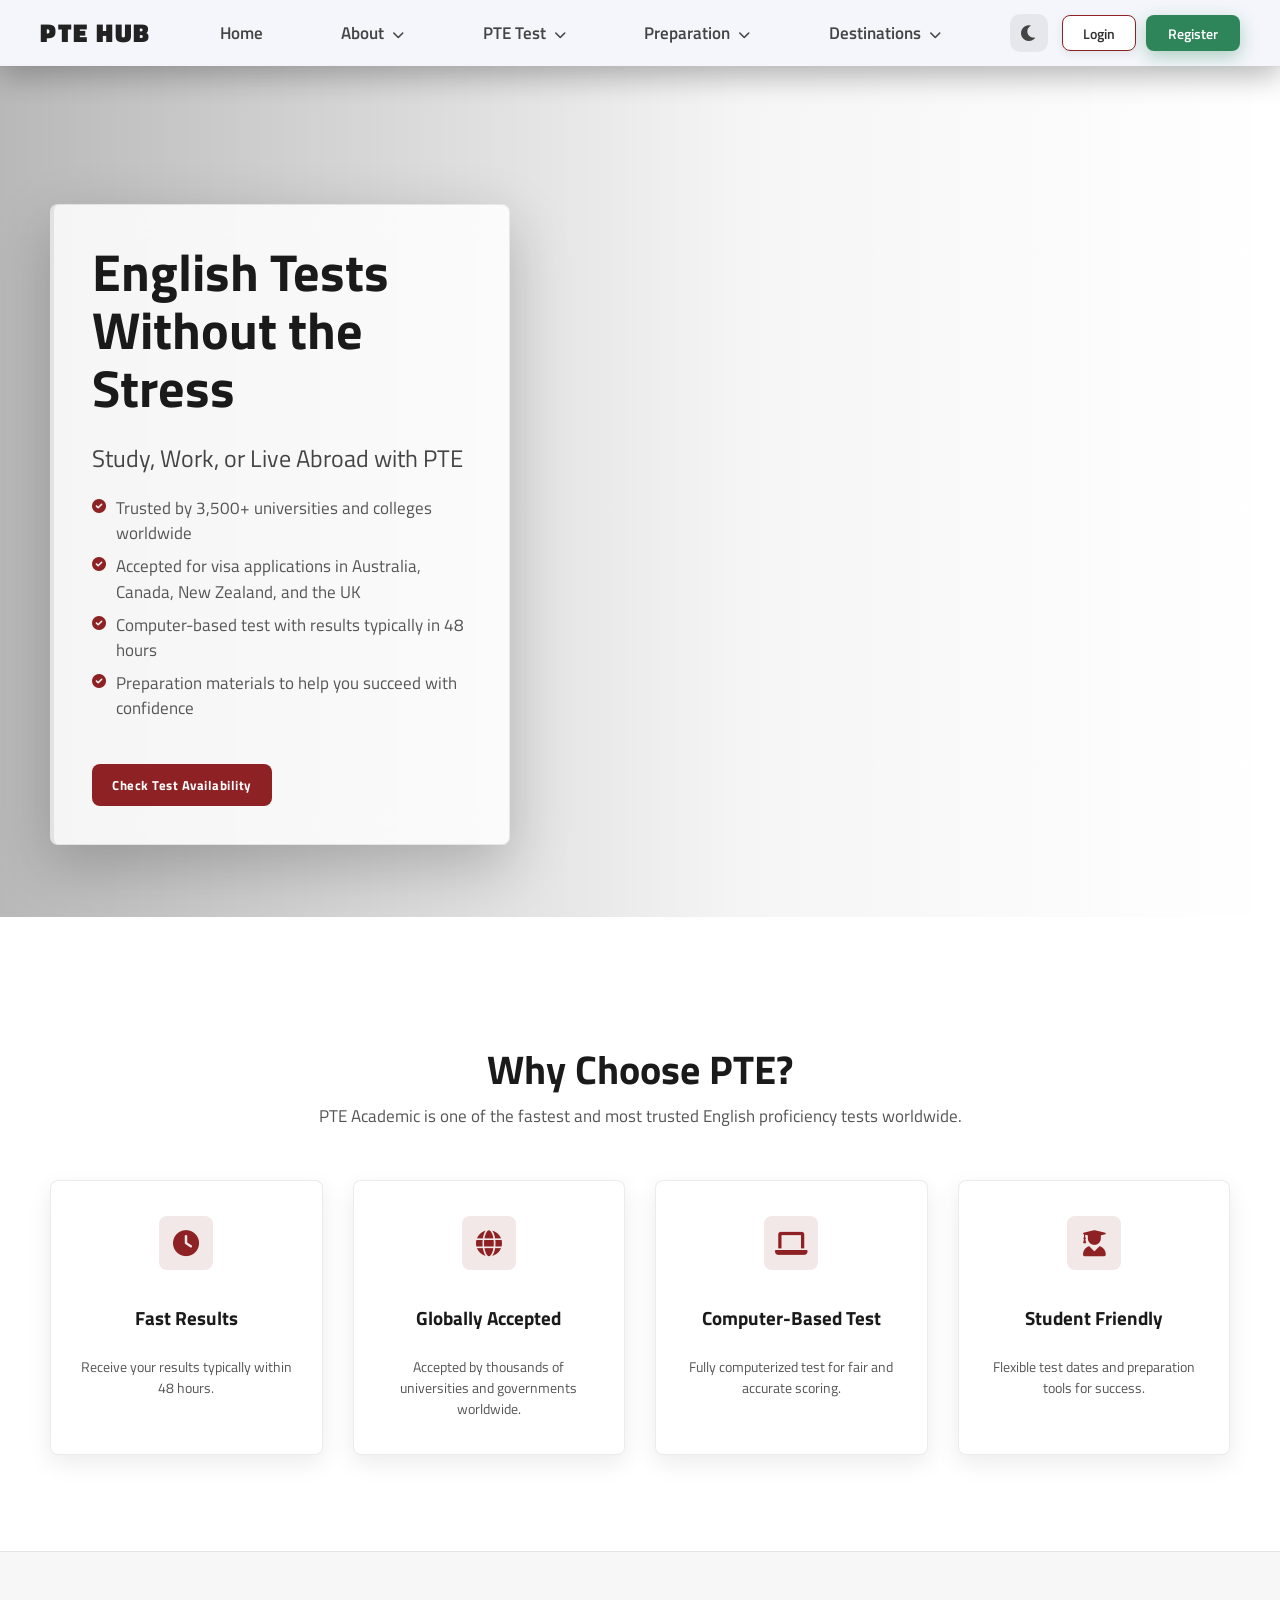
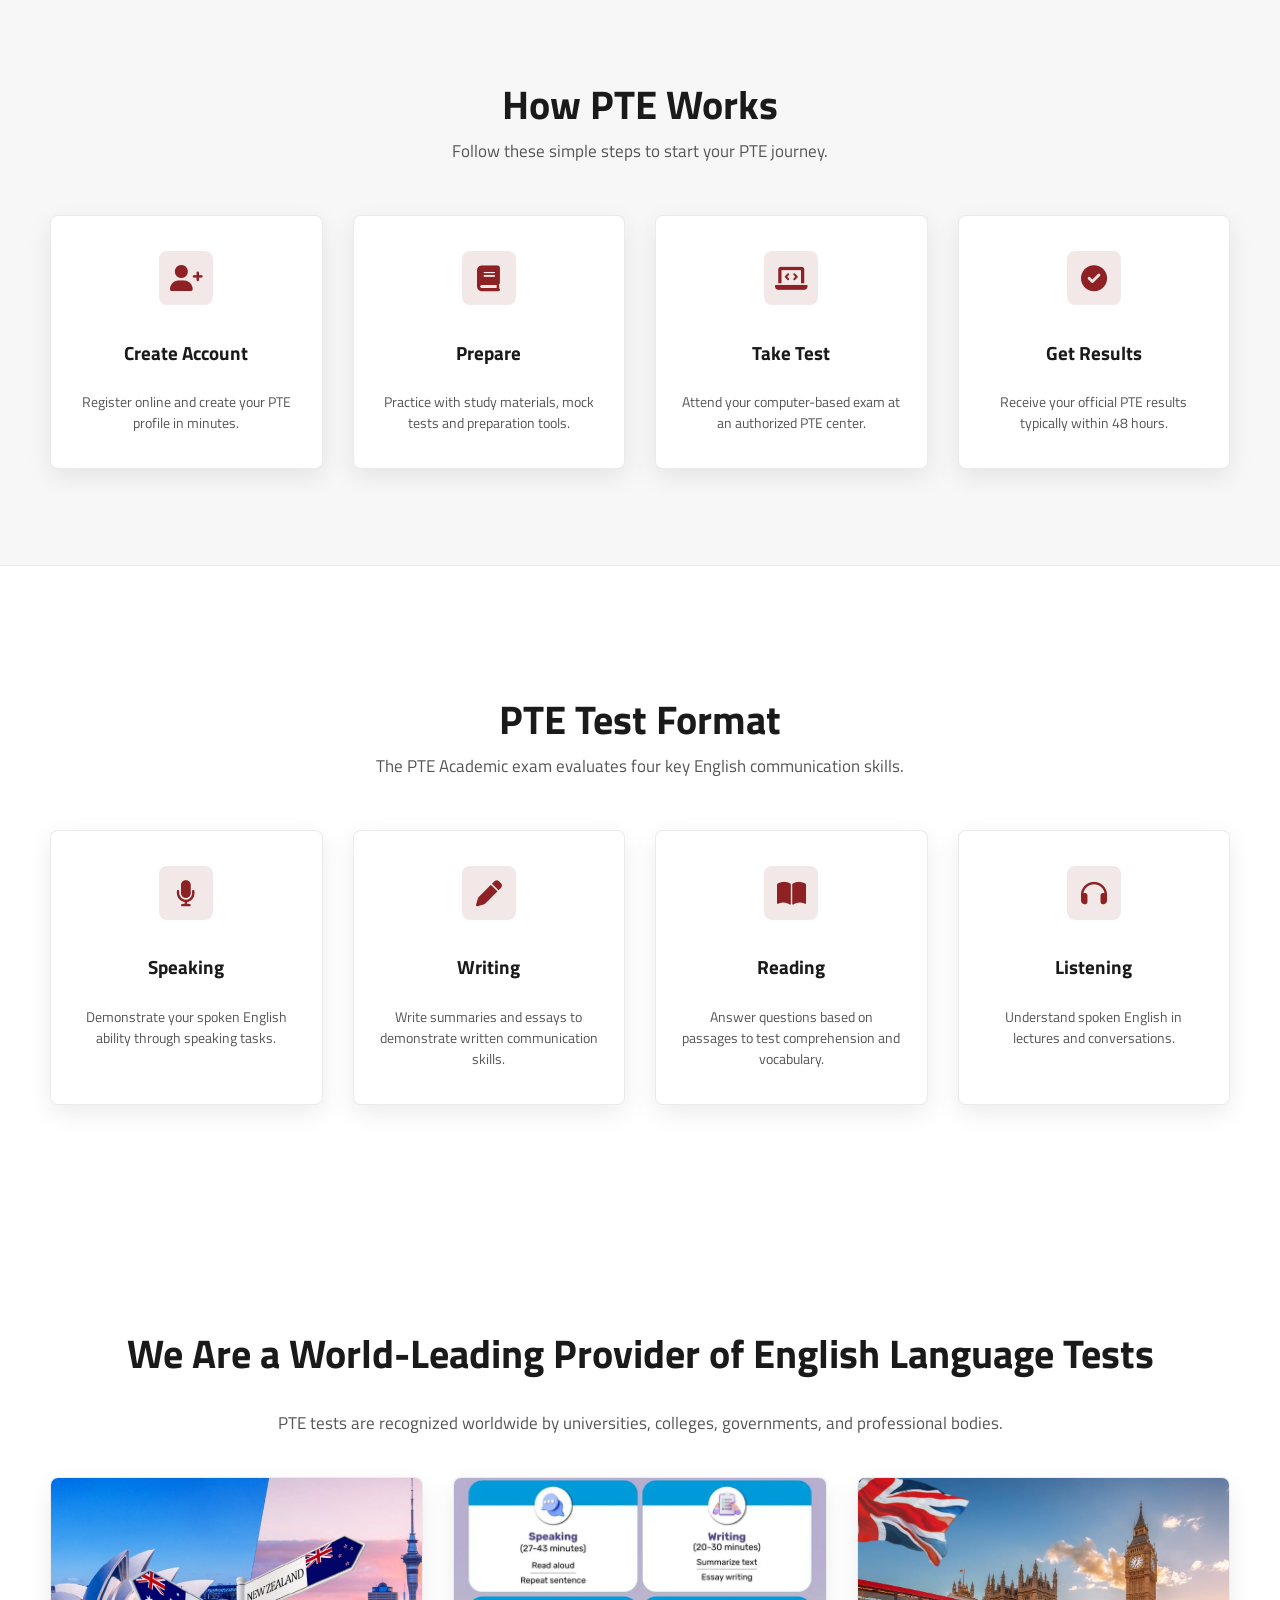
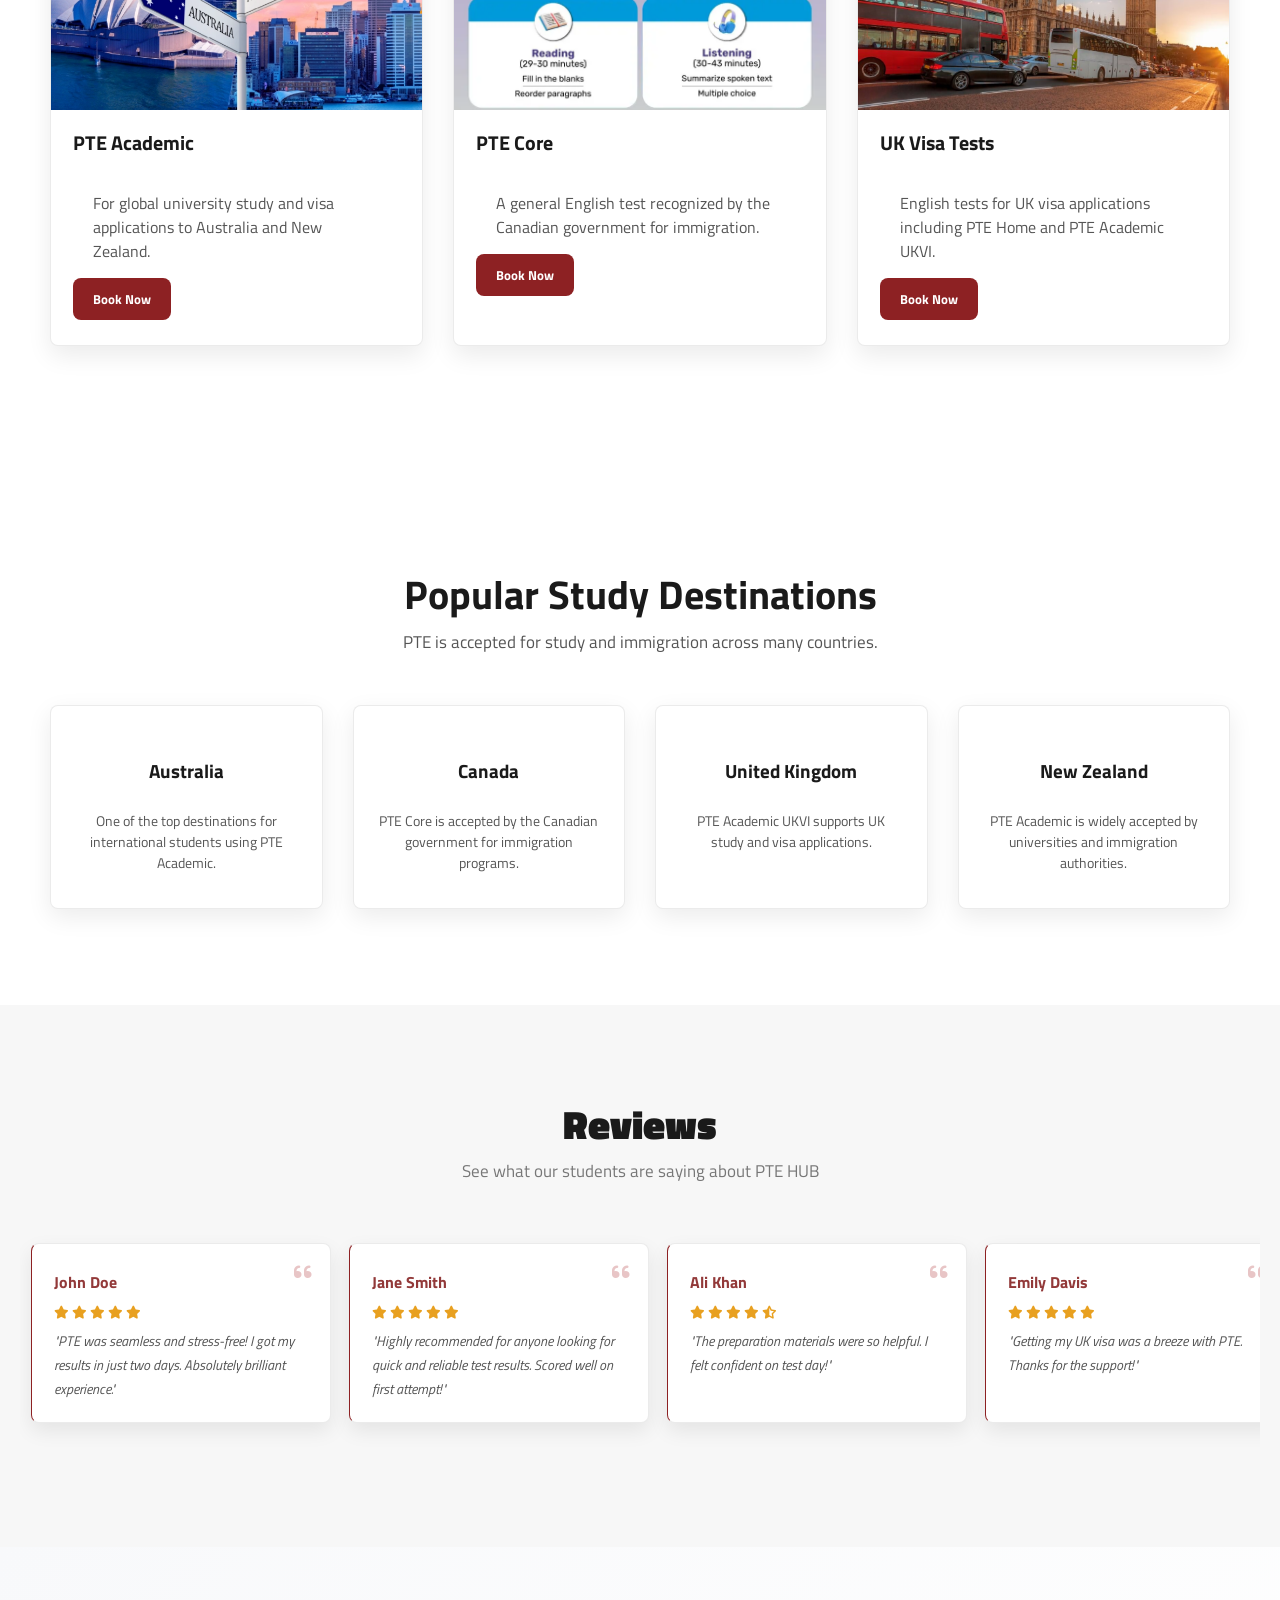
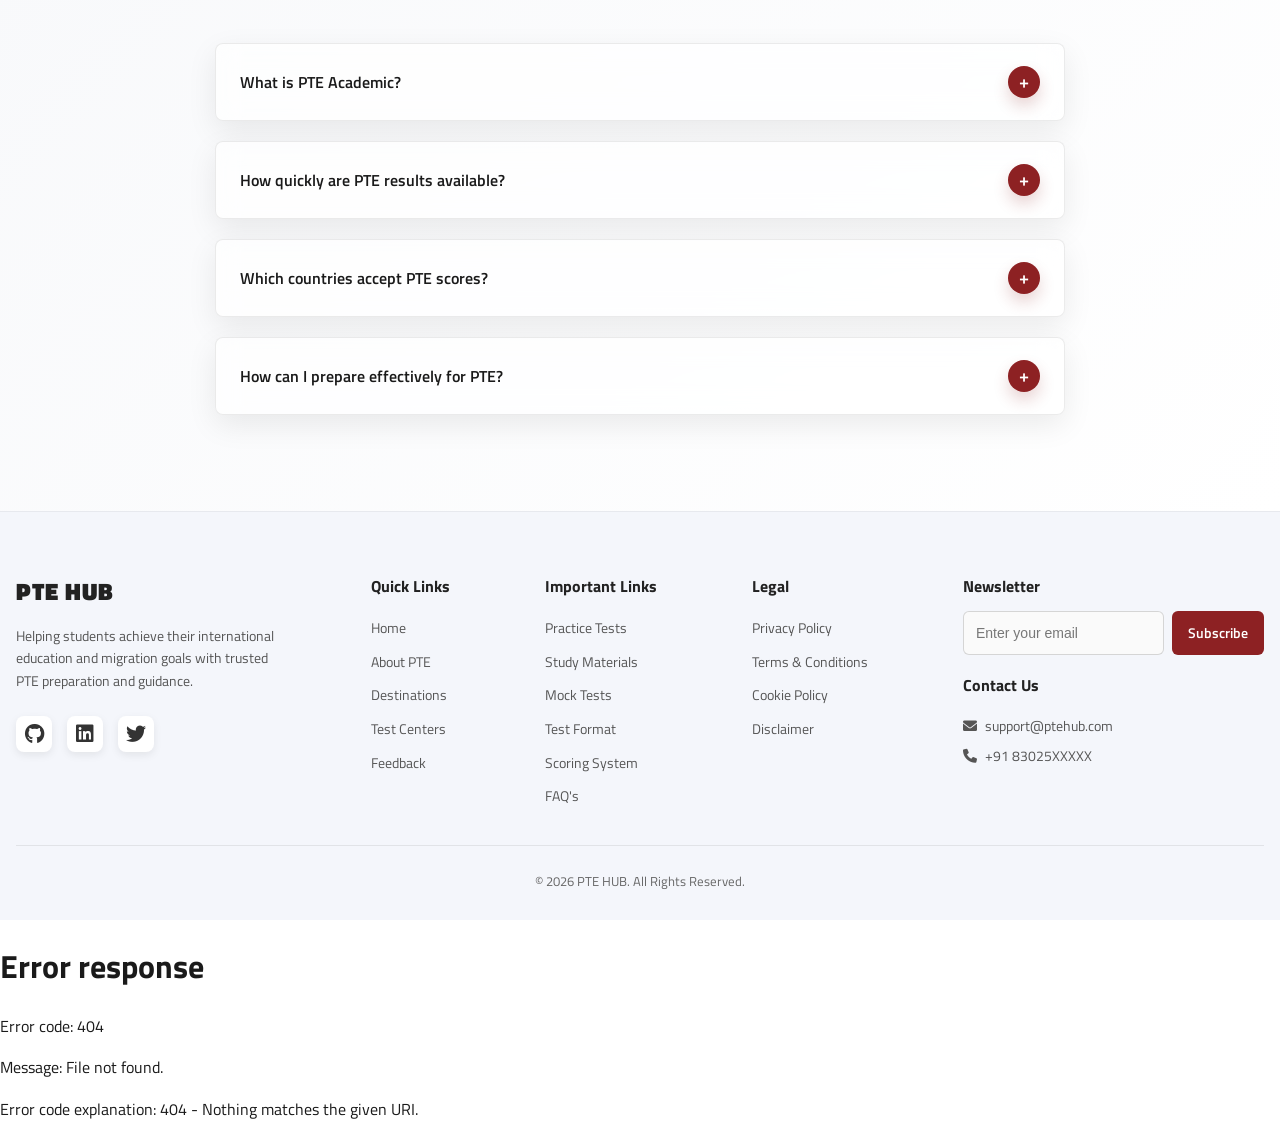
==== commit 6cd3921e: "Merge branch 'main' into patch/fixes" ====
--- a/index.html
+++ b/index.html
@@ -19,6 +19,8 @@
     <link rel="stylesheet" href="styles/css/theme.css">
     <link href="https://cdnjs.cloudflare.com/ajax/libs/font-awesome/6.0.0-beta3/css/all.min.css" rel="stylesheet">
     <script src="scripts/js/theme.js"></script>
+    <!-- Bold Logo -->
+    <style>.logo-text { font-weight: 800; }</style>
 </head>
 
 <body>
--- a/styles/css/navbar.css
+++ b/styles/css/navbar.css
@@ -33,7 +33,7 @@
 
 .logo-text{
     font-size:26px;
-    font-weight:800;
+    font-weight:600;
     color:#222;
     text-decoration:none;
     letter-spacing:1.5px;
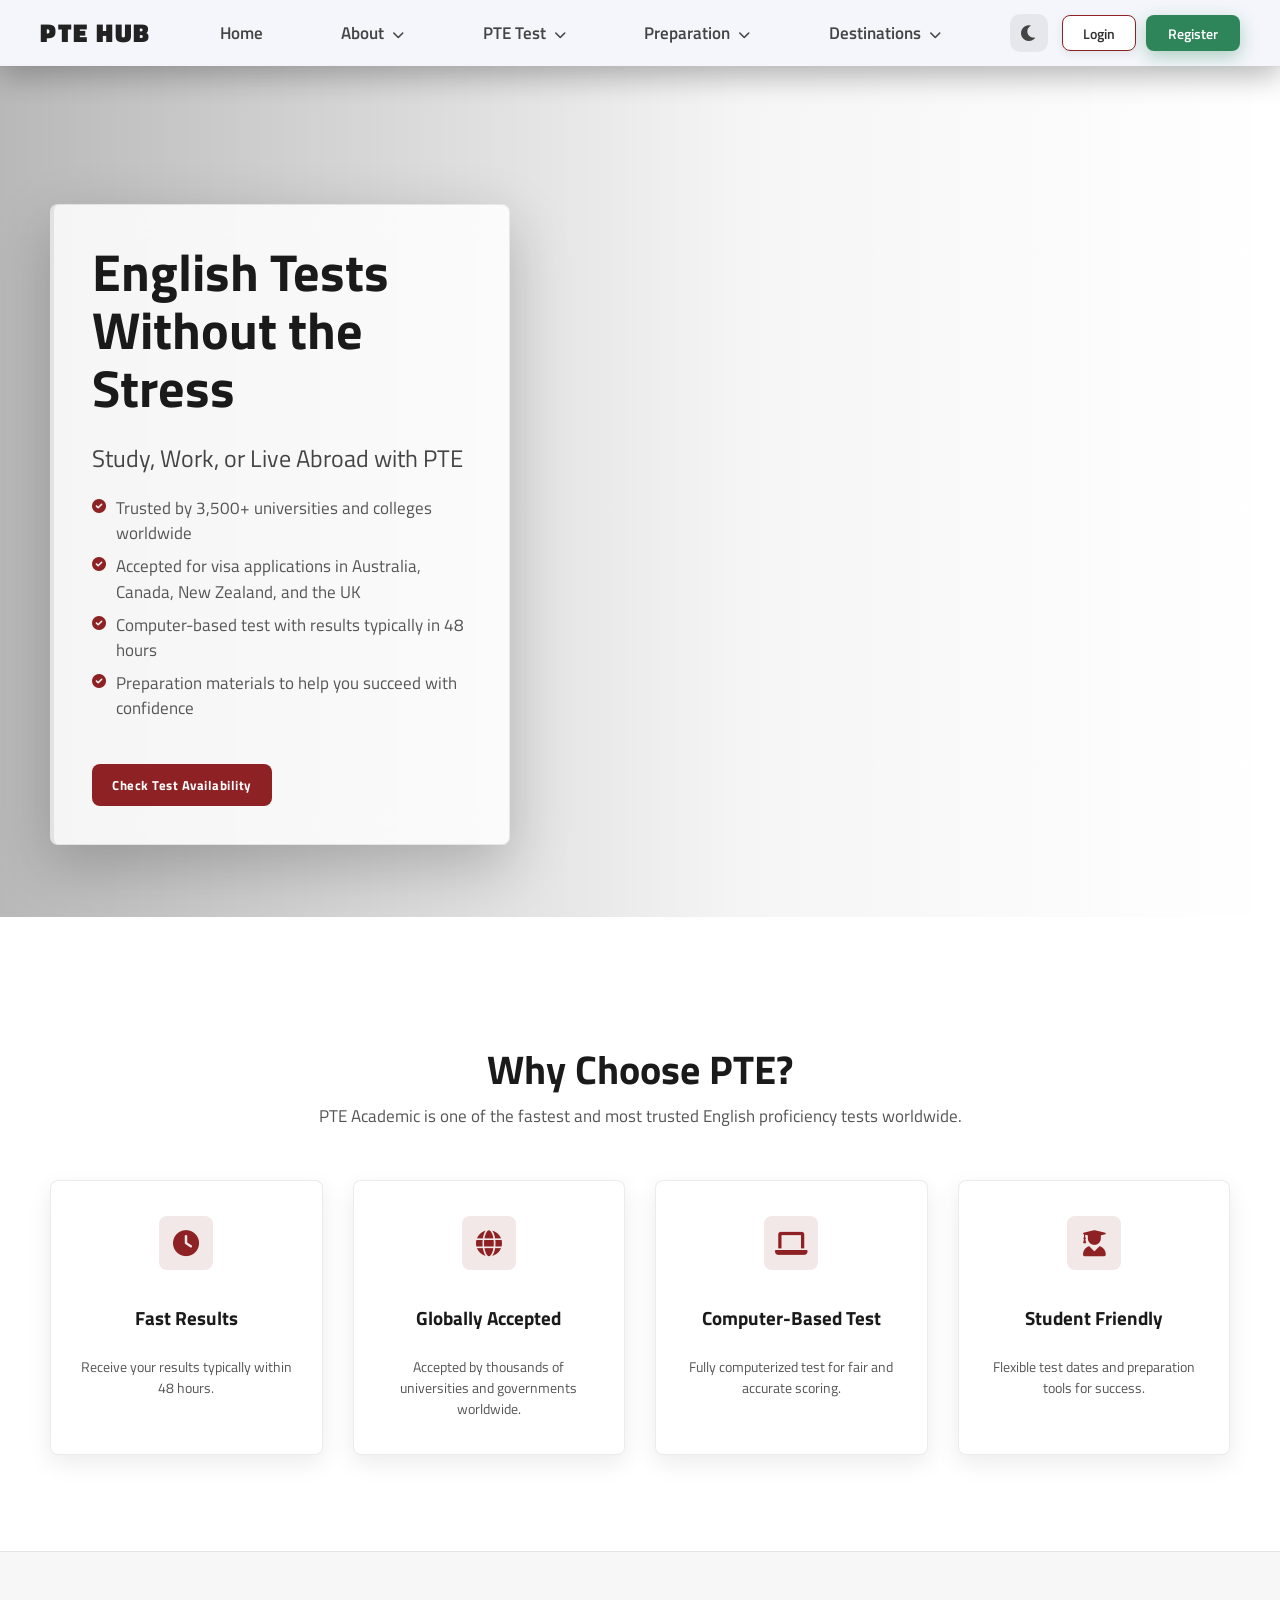
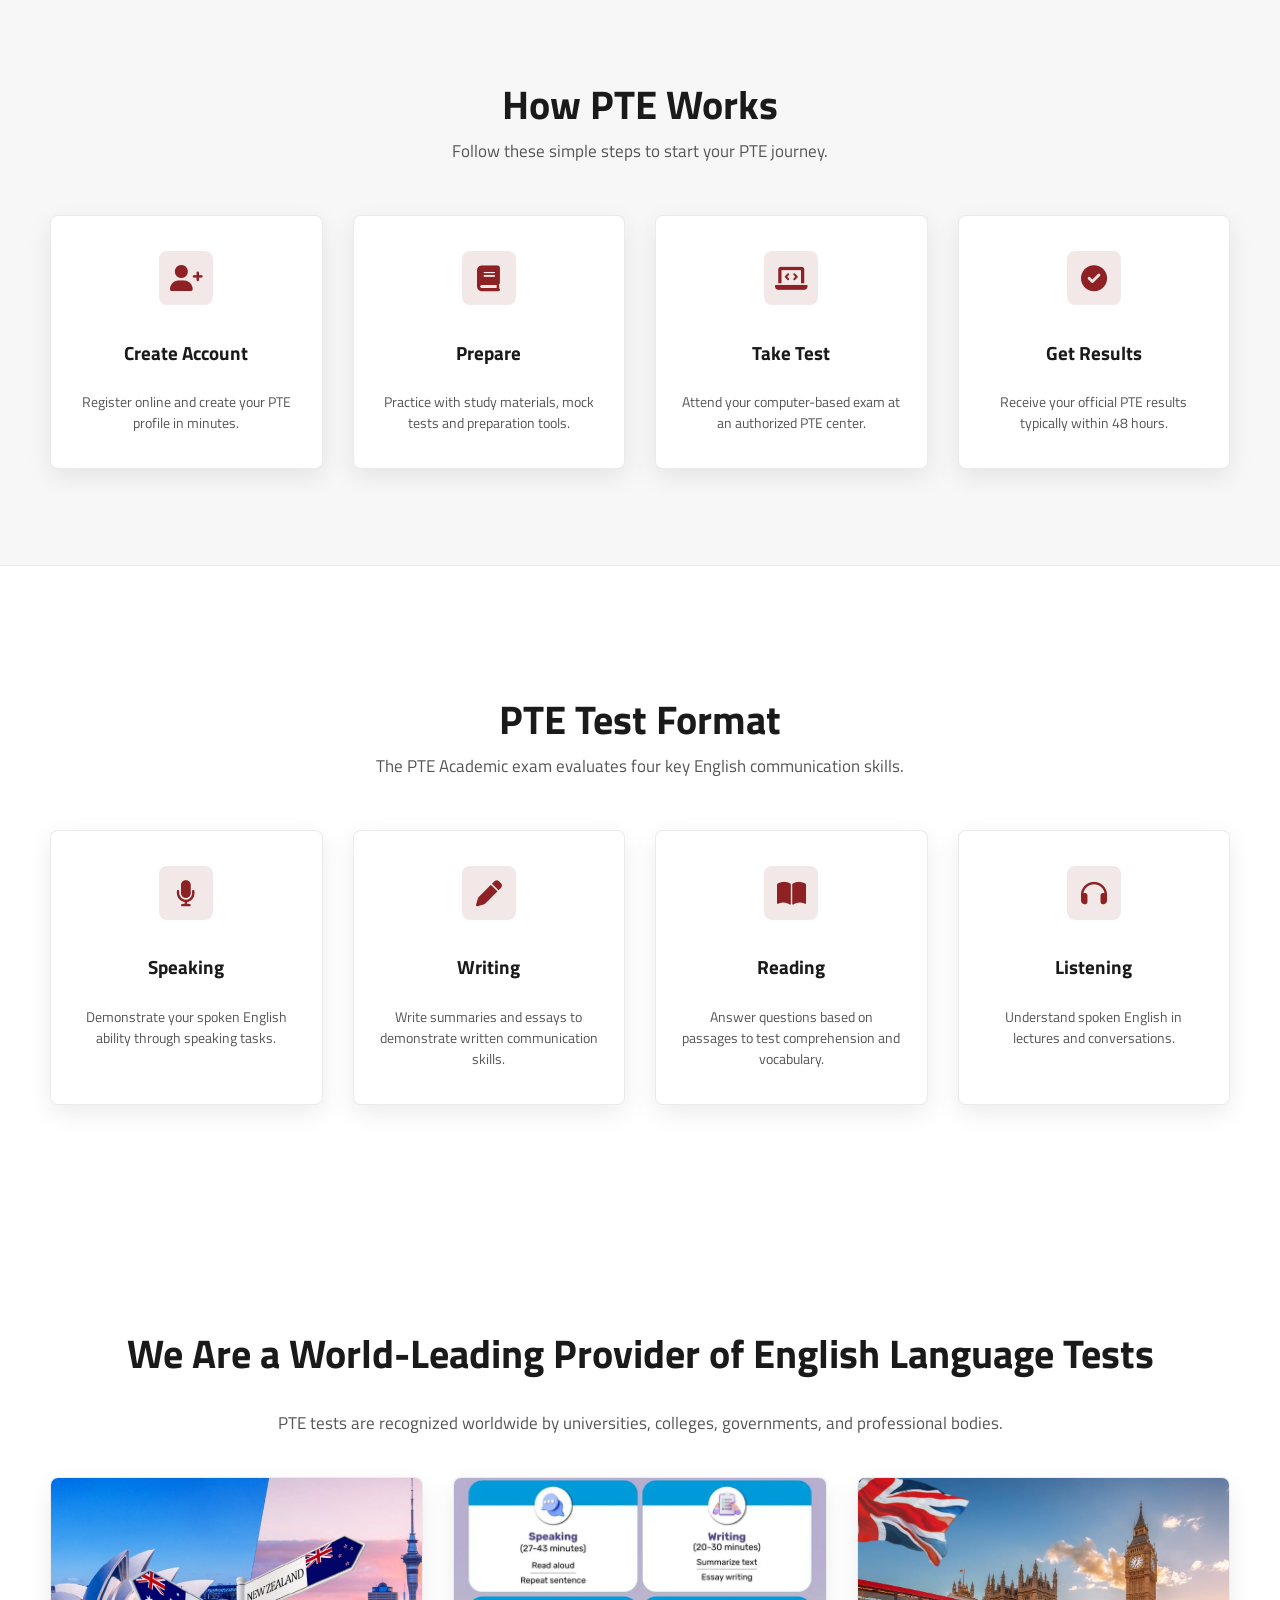
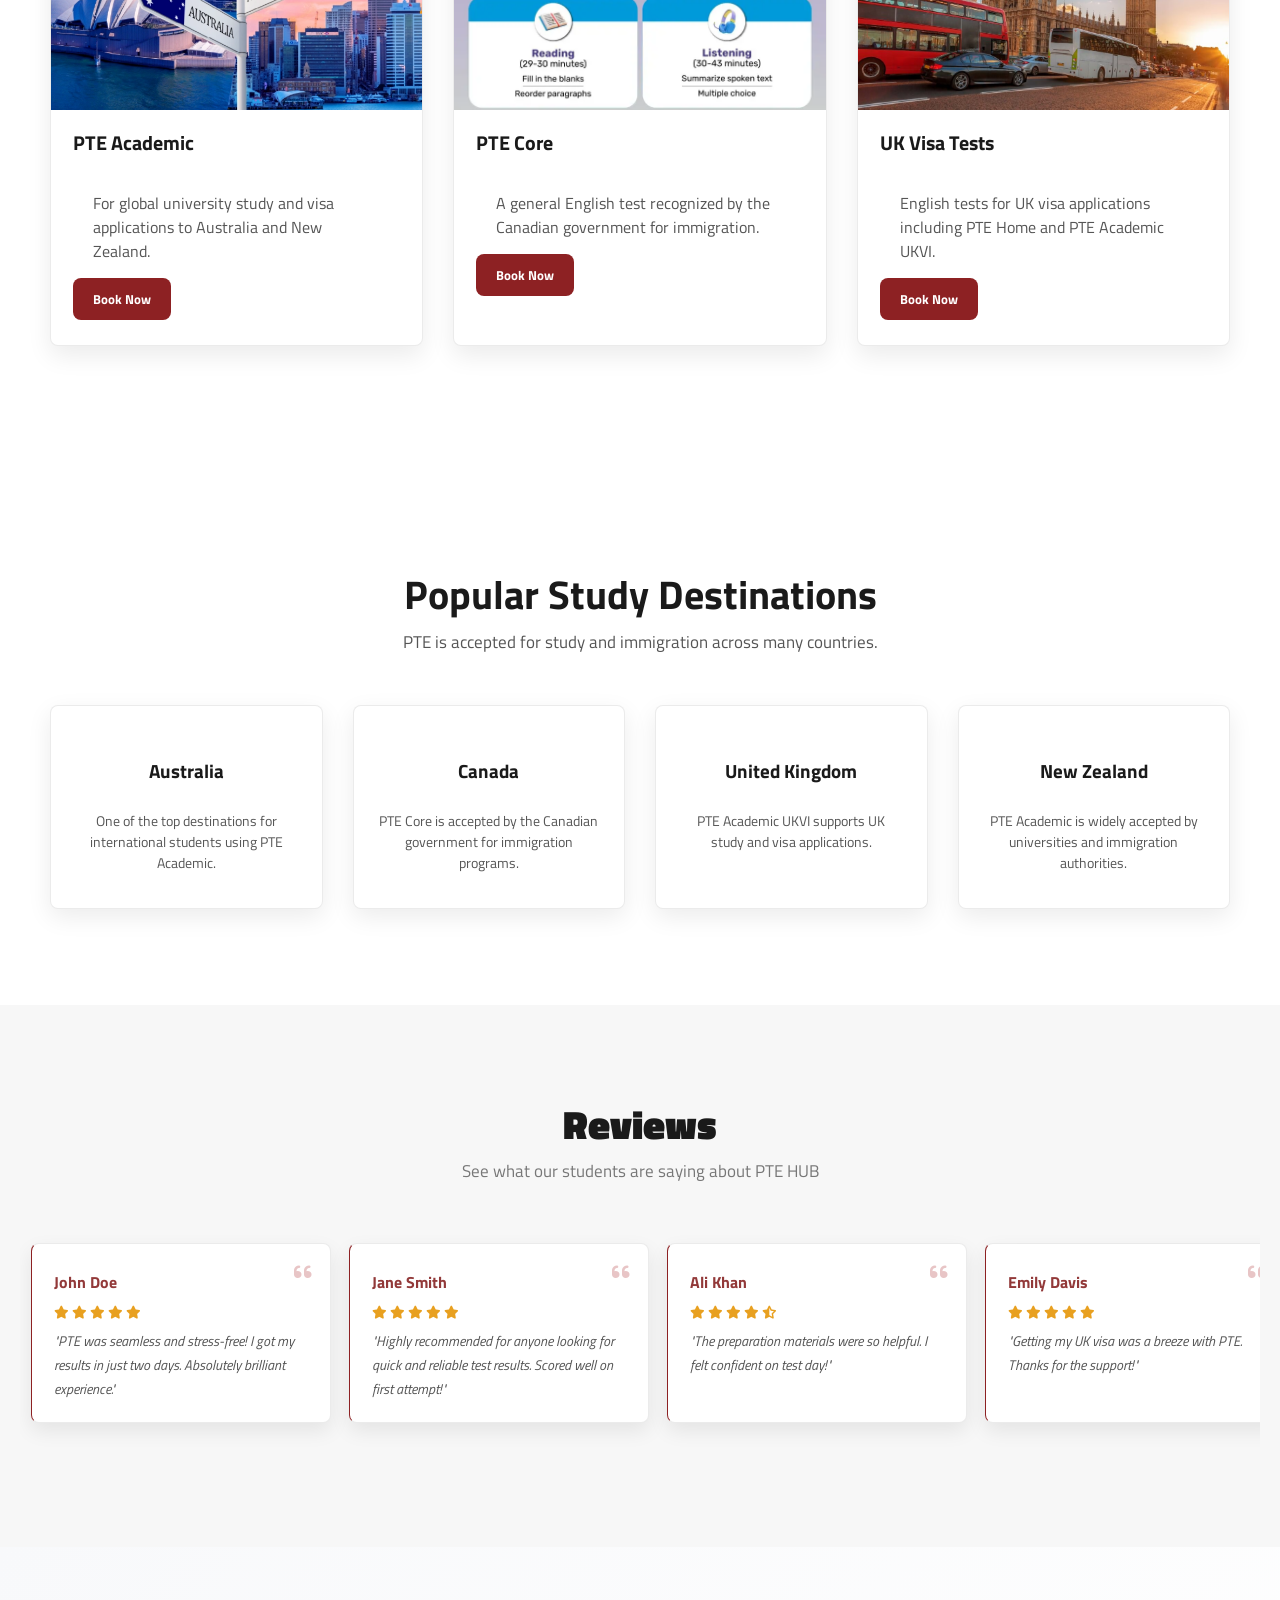
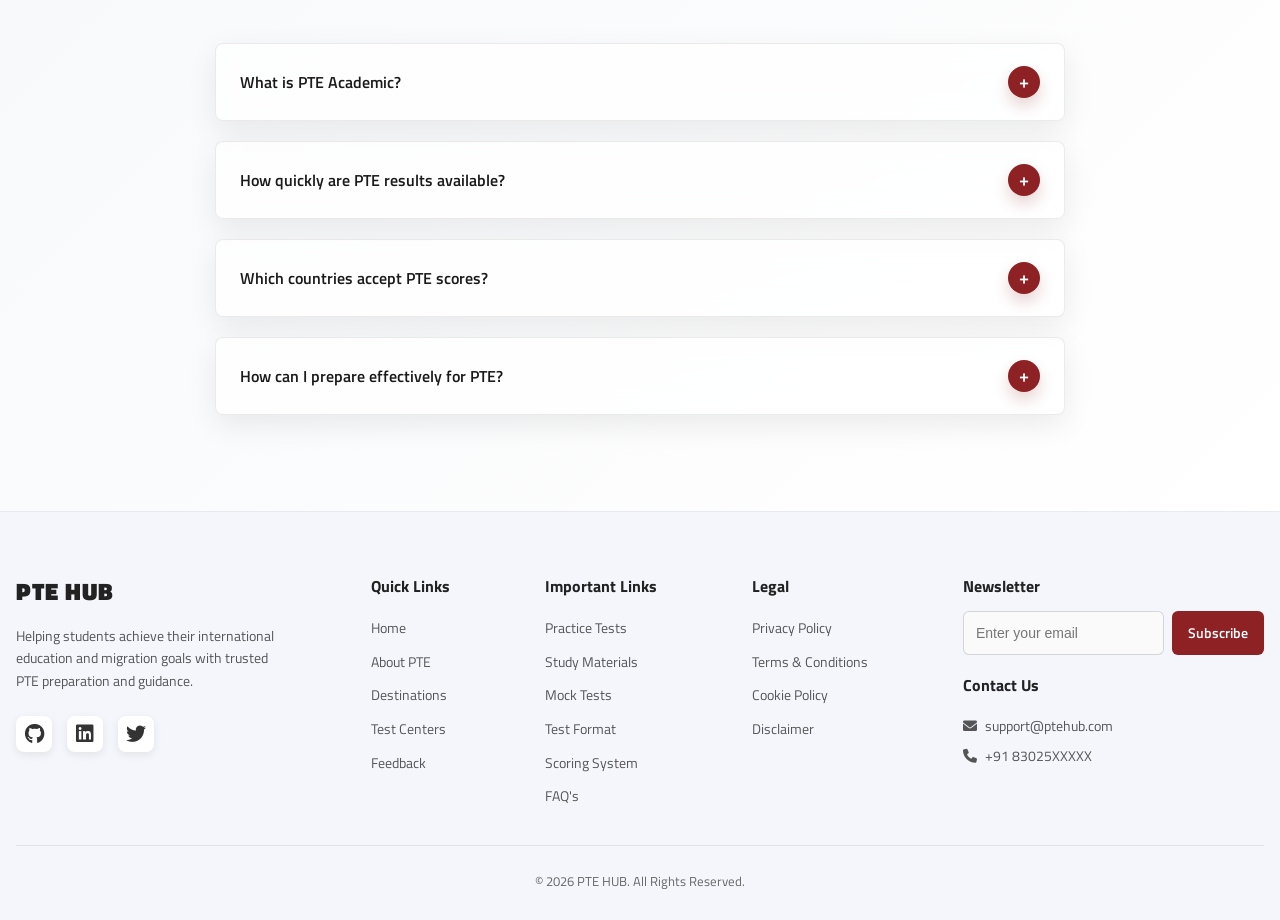
==== commit 35174c7f: "Merge branch 'main' into patch/theme" ====
--- a/index.html
+++ b/index.html
@@ -1,436 +1,436 @@
-<!DOCTYPE html>
-<html lang="en">
-
-<head>
-    <meta charset="UTF-8">
-    <meta name="viewport" content="width=device-width, initial-scale=1.0">
-    <title>PTE HUB</title>
-
-    <!-- Google Fonts -->
-    <link rel="preconnect" href="https://fonts.googleapis.com">
-    <link rel="preconnect" href="https://fonts.gstatic.com" crossorigin>
-    <link href="https://fonts.googleapis.com/css2?family=Titillium+Web:ital,wght@0,200;0,300;0,400;0,600;0,700;0,900;1,200;1,300;1,400;1,600;1,700&display=swap" rel="stylesheet">
-
-    <link rel="stylesheet" href="styles/css/style.css">
-    <link rel="stylesheet" href="styles/css/navbar.css">
-    <link rel="stylesheet" href="styles/css/footer.css">
-    <link rel="stylesheet" href="styles/css/auth-popup.css">
-    <link rel="preload" href="components/navbar.html" as="fetch" crossorigin="anonymous">
-    <link rel="stylesheet" href="styles/css/theme.css">
-    <link href="https://cdnjs.cloudflare.com/ajax/libs/font-awesome/6.0.0-beta3/css/all.min.css" rel="stylesheet">
-    <script src="scripts/js/theme.js"></script>
-    <!-- Bold Logo -->
-    <style>.logo-text { font-weight: 800; }</style>
-</head>
-
-<body>
-
-    <!-- Navbar -->
-    <header id="header">
-        <div id="navbar-placeholder"></div>
-    </header>
-
-    <main>
-
-        <!-- Hero Section -->
-        <section id="hero-ssection">
-            <div class="hero-image">
-            <div class="hero-wrapper">
-
-                <div class="hero-text">
-                    <h2>English Tests Without the Stress</h2>
-                    <h3>Study, Work, or Live Abroad with PTE</h3>
-
-                    <ul class="hero-points">
-                        <li><i class="fas fa-check-circle"></i> Trusted by 3,500+ universities and colleges worldwide</li>
-                        <li><i class="fas fa-check-circle"></i> Accepted for visa applications in Australia, Canada, New Zealand, and the UK</li>
-                        <li><i class="fas fa-check-circle"></i> Computer-based test with results typically in 48 hours</li>
-                        <li><i class="fas fa-check-circle"></i> Preparation materials to help you succeed with confidence</li>
-                    </ul>
-
-                    <div class="hero-actions">
-                        <button id="address">Check Test Availability</button>
-                    </div>
-                </div>
-                </div>
-            </div>
-        </section>
-
-        <!-- Why Choose PTE -->
-        <section id="about-section" class="features-section reveal">
-
-            <div class="features-heading">
-                <h2>Why Choose PTE?</h2>
-                <p>PTE Academic is one of the fastest and most trusted English proficiency tests worldwide.</p>
-            </div>
-
-            <div class="features-container">
-
-                <div class="feature-box">
-                    <i class="fas fa-clock"></i>
-                    <h3>Fast Results</h3>
-                    <p>Receive your results typically within 48 hours.</p>
-                </div>
-
-                <div class="feature-box">
-                    <i class="fas fa-globe"></i>
-                    <h3>Globally Accepted</h3>
-                    <p>Accepted by thousands of universities and governments worldwide.</p>
-                </div>
-
-                <div class="feature-box">
-                    <i class="fas fa-laptop"></i>
-                    <h3>Computer-Based Test</h3>
-                    <p>Fully computerized test for fair and accurate scoring.</p>
-                </div>
-
-                <div class="feature-box">
-                    <i class="fas fa-user-graduate"></i>
-                    <h3>Student Friendly</h3>
-                    <p>Flexible test dates and preparation tools for success.</p>
-                </div>
-
-            </div>
-
-        </section>
-
-        <!-- How PTE Works -->
-        <section id="pte-section" class="features-section reveal">
-
-            <div class="features-heading">
-                <h2>How PTE Works</h2>
-                <p>Follow these simple steps to start your PTE journey.</p>
-            </div>
-
-            <div class="features-container">
-
-                <div class="feature-box">
-                    <i class="fas fa-user-plus"></i>
-                    <h3>Create Account</h3>
-                    <p>Register online and create your PTE profile in minutes.</p>
-                </div>
-
-                <div class="feature-box">
-                    <i class="fas fa-book"></i>
-                    <h3>Prepare</h3>
-                    <p>Practice with study materials, mock tests and preparation tools.</p>
-                </div>
-
-                <div class="feature-box">
-                    <i class="fas fa-laptop-code"></i>
-                    <h3>Take Test</h3>
-                    <p>Attend your computer-based exam at an authorized PTE center.</p>
-                </div>
-
-                <div class="feature-box">
-                    <i class="fas fa-check-circle"></i>
-                    <h3>Get Results</h3>
-                    <p>Receive your official PTE results typically within 48 hours.</p>
-                </div>
-
-            </div>
-
-        </section>
-
-        <!-- PTE Test Format -->
-        <section id="prep-section" class="features-section reveal">
-
-            <div class="features-heading">
-                <h2>PTE Test Format</h2>
-                <p>The PTE Academic exam evaluates four key English communication skills.</p>
-            </div>
-
-            <div class="features-container">
-
-                <div class="feature-box">
-                    <i class="fas fa-microphone"></i>
-                    <h3>Speaking</h3>
-                    <p>Demonstrate your spoken English ability through speaking tasks.</p>
-                </div>
-
-                <div class="feature-box">
-                    <i class="fas fa-pen"></i>
-                    <h3>Writing</h3>
-                    <p>Write summaries and essays to demonstrate written communication skills.</p>
-                </div>
-
-                <div class="feature-box">
-                    <i class="fas fa-book-open"></i>
-                    <h3>Reading</h3>
-                    <p>Answer questions based on passages to test comprehension and vocabulary.</p>
-                </div>
-
-                <div class="feature-box">
-                    <i class="fas fa-headphones"></i>
-                    <h3>Listening</h3>
-                    <p>Understand spoken English in lectures and conversations.</p>
-                </div>
-
-            </div>
-
-        </section>
-
-        <!-- Test Types -->
-        <section id="page2">
-
-            <div id="alpha">
-                <h2>We Are a World-Leading Provider of English Language Tests</h2>
-                <p>PTE tests are recognized worldwide by universities, colleges, governments, and professional bodies.</p>
-            </div>
-
-            <div id="container">
-
-                <div class="cards">
-                    <img src="assets/images/australia_nz.png" alt="Autralia and New Zealand">
-                    <h3>PTE Academic</h3>
-                    <p>For global university study and visa applications to Australia and New Zealand.</p>
-                    <button id="book-now-btn">Book Now</button>
-                </div>
-
-                <div class="cards">
-                    <img src="assets/images/pte_core_english.png" alt="PTE Core General English Test">
-                    <h3>PTE Core</h3>
-                    <p>A general English test recognized by the Canadian government for immigration.</p>
-                    <button id="book-now-btn">Book Now</button>
-                </div>
-
-                <div class="cards">
-                    <img src="assets/images/uk.jpg" alt="UK Visa Tests">
-                    <h3>UK Visa Tests</h3>
-                    <p>English tests for UK visa applications including PTE Home and PTE Academic UKVI.</p>
-                    <button id="book-now-btn">Book Now</button>
-                </div>
-
-            </div>
-
-        </section>
-
-        <!-- Popular Study Destinations -->
-        <section id="dest-section" class="features-section reveal">
-
-            <div class="features-heading">
-                <h2>Popular Study Destinations</h2>
-                <p>PTE is accepted for study and immigration across many countries.</p>
-            </div>
-
-            <div class="features-container">
-
-                <div class="feature-box">
-                    <h3>Australia</h3>
-                    <p>One of the top destinations for international students using PTE Academic.</p>
-                </div>
-
-                <div class="feature-box">
-                    <h3>Canada</h3>
-                    <p>PTE Core is accepted by the Canadian government for immigration programs.</p>
-                </div>
-
-                <div class="feature-box">
-                    <h3>United Kingdom</h3>
-                    <p>PTE Academic UKVI supports UK study and visa applications.</p>
-                </div>
-
-                <div class="feature-box">
-                    <h3>New Zealand</h3>
-                    <p>PTE Academic is widely accepted by universities and immigration authorities.</p>
-                </div>
-
-            </div>
-
-        </section>
-
-        <!-- Reviews -->
-        <section id="contact">
-
-            <div class="reviews-head">
-                <h2>Reviews</h2>
-                <p>See what our students are saying about PTE HUB</p>
-            </div>
-
-            <div class="reviews-scroll-wrapper">
-
-                <div id="reviews">
-
-                    <div class="reviews-slide">
-                        <div class="review">
-                            <div class="review-quote"><i class="fas fa-quote-left"></i></div>
-                            <h3>John Doe</h3>
-                            <div class="review-stars">
-                                <i class="fas fa-star"></i><i class="fas fa-star"></i><i class="fas fa-star"></i><i class="fas fa-star"></i><i class="fas fa-star"></i>
-                            </div>
-                            <p><i>"PTE was seamless and stress-free! I got my results in just two days. Absolutely brilliant experience."</i></p>
-                        </div>
-
-                        <div class="review">
-                            <div class="review-quote"><i class="fas fa-quote-left"></i></div>
-                            <h3>Jane Smith</h3>
-                            <div class="review-stars">
-                                <i class="fas fa-star"></i><i class="fas fa-star"></i><i class="fas fa-star"></i><i class="fas fa-star"></i><i class="fas fa-star"></i>
-                            </div>
-                            <p><i>"Highly recommended for anyone looking for quick and reliable test results. Scored well on first attempt!"</i></p>
-                        </div>
-
-                        <div class="review">
-                            <div class="review-quote"><i class="fas fa-quote-left"></i></div>
-                            <h3>Ali Khan</h3>
-                            <div class="review-stars">
-                                <i class="fas fa-star"></i><i class="fas fa-star"></i><i class="fas fa-star"></i><i class="fas fa-star"></i><i class="fas fa-star-half-alt"></i>
-                            </div>
-                            <p><i>"The preparation materials were so helpful. I felt confident on test day!"</i></p>
-                        </div>
-
-                        <div class="review">
-                            <div class="review-quote"><i class="fas fa-quote-left"></i></div>
-                            <h3>Emily Davis</h3>
-                            <div class="review-stars">
-                                <i class="fas fa-star"></i><i class="fas fa-star"></i><i class="fas fa-star"></i><i class="fas fa-star"></i><i class="fas fa-star"></i>
-                            </div>
-                            <p><i>"Getting my UK visa was a breeze with PTE. Thanks for the support!"</i></p>
-                        </div>
-
-                        <div class="review">
-                            <div class="review-quote"><i class="fas fa-quote-left"></i></div>
-                            <h3>Rajesh Kumar</h3>
-                            <div class="review-stars">
-                                <i class="fas fa-star"></i><i class="fas fa-star"></i><i class="fas fa-star"></i><i class="fas fa-star"></i><i class="fas fa-star"></i>
-                            </div>
-                            <p><i>"Great experience! The test environment was very comfortable and results came fast."</i></p>
-                        </div>
-
-                        <div class="review">
-                            <div class="review-quote"><i class="fas fa-quote-left"></i></div>
-                            <h3>Priya Mehta</h3>
-                            <div class="review-stars">
-                                <i class="fas fa-star"></i><i class="fas fa-star"></i><i class="fas fa-star"></i><i class="fas fa-star"></i><i class="fas fa-star"></i>
-                            </div>
-                            <p><i>"PTE HUB's mock tests made all the difference. Scored 79+ across all sections on my first try!"</i></p>
-                        </div>
-                    </div>
-
-                    <div class="reviews-slide" aria-hidden="true">
-                        <div class="review">
-                            <div class="review-quote"><i class="fas fa-quote-left"></i></div>
-                            <h3>John Doe</h3>
-                            <div class="review-stars">
-                                <i class="fas fa-star"></i><i class="fas fa-star"></i><i class="fas fa-star"></i><i class="fas fa-star"></i><i class="fas fa-star"></i>
-                            </div>
-                            <p><i>"PTE was seamless and stress-free! I got my results in just two days. Absolutely brilliant experience."</i></p>
-                        </div>
-
-                        <div class="review">
-                            <div class="review-quote"><i class="fas fa-quote-left"></i></div>
-                            <h3>Jane Smith</h3>
-                            <div class="review-stars">
-                                <i class="fas fa-star"></i><i class="fas fa-star"></i><i class="fas fa-star"></i><i class="fas fa-star"></i><i class="fas fa-star"></i>
-                            </div>
-                            <p><i>"Highly recommended for anyone looking for quick and reliable test results. Scored well on first attempt!"</i></p>
-                        </div>
-
-                        <div class="review">
-                            <div class="review-quote"><i class="fas fa-quote-left"></i></div>
-                            <h3>Ali Khan</h3>
-                            <div class="review-stars">
-                                <i class="fas fa-star"></i><i class="fas fa-star"></i><i class="fas fa-star"></i><i class="fas fa-star"></i><i class="fas fa-star-half-alt"></i>
-                            </div>
-                            <p><i>"The preparation materials were so helpful. I felt confident on test day!"</i></p>
-                        </div>
-
-                        <div class="review">
-                            <div class="review-quote"><i class="fas fa-quote-left"></i></div>
-                            <h3>Emily Davis</h3>
-                            <div class="review-stars">
-                                <i class="fas fa-star"></i><i class="fas fa-star"></i><i class="fas fa-star"></i><i class="fas fa-star"></i><i class="fas fa-star"></i>
-                            </div>
-                            <p><i>"Getting my UK visa was a breeze with PTE. Thanks for the support!"</i></p>
-                        </div>
-
-                        <div class="review">
-                            <div class="review-quote"><i class="fas fa-quote-left"></i></div>
-                            <h3>Rajesh Kumar</h3>
-                            <div class="review-stars">
-                                <i class="fas fa-star"></i><i class="fas fa-star"></i><i class="fas fa-star"></i><i class="fas fa-star"></i><i class="fas fa-star"></i>
-                            </div>
-                            <p><i>"Great experience! The test environment was very comfortable and results came fast."</i></p>
-                        </div>
-
-                        <div class="review">
-                            <div class="review-quote"><i class="fas fa-quote-left"></i></div>
-                            <h3>Priya Mehta</h3>
-                            <div class="review-stars">
-                                <i class="fas fa-star"></i><i class="fas fa-star"></i><i class="fas fa-star"></i><i class="fas fa-star"></i><i class="fas fa-star"></i>
-                            </div>
-                            <p><i>"PTE HUB's mock tests made all the difference. Scored 79+ across all sections on my first try!"</i></p>
-                        </div>
-                    </div>
-
-                </div>
-
-            </div>
-
-        </section>
-
-
-        <!-- ===== FAQ PREVIEW SECTION ===== -->
-        <section id="faq-section" class="faq-section">
-            <div class="faq-list">
-
-                <div class="faq-item">
-                    <button class="faq-question">
-                        What is PTE Academic?
-                        <span>+</span>
-                    </button>
-                    <div class="faq-answer">
-                        <p>PTE Academic is a fully computer-based English proficiency test designed to assess real-life communication skills using AI scoring.</p>
-                    </div>
-                </div>
-            
-                <div class="faq-item">
-                    <button class="faq-question">
-                        How quickly are PTE results available?
-                        <span>+</span>
-                    </button>
-                    <div class="faq-answer">
-                        <p>PTE results are typically available within 48 hours, making it one of the fastest English proficiency tests.</p>
-                    </div>
-                </div>
-            
-                <div class="faq-item">
-                    <button class="faq-question">
-                        Which countries accept PTE scores?
-                        <span>+</span>
-                    </button>
-                    <div class="faq-answer">
-                        <p>PTE is accepted by thousands of institutions and governments in Australia, Canada, the UK, New Zealand, and more.</p>
-                    </div>
-                </div>
-            
-                <div class="faq-item">
-                    <button class="faq-question">
-                        How can I prepare effectively for PTE?
-                        <span>+</span>
-                    </button>
-                    <div class="faq-answer">
-                        <p>You can prepare using mock tests, AI-based scoring tools, and structured learning resources available on PTE HUB.</p>
-                    </div>
-                </div>
-            
-            </div>
-        </section>
-
-    </main>
-
-    <div id="footer-placeholder"></div>
-    <div id="auth-popup-placeholder"></div>
-
-    <script src="scripts/js/navbar.js"></script>
-    <script src="scripts/js/footer.js"></script>
-    <script src="scripts/js/script.js"></script>
-    <script src="scripts/js/auth-popup.js"></script>
-
-    <!-- Scroll To Top Button -->
-    <button id="scrollTopBtn" title="Back to top">
-        <i class="fas fa-arrow-up"></i>
-    </button>
-
-</body>
-</html>
+<!DOCTYPE html>
+<html lang="en">
+
+<head>
+    <meta charset="UTF-8">
+    <meta name="viewport" content="width=device-width, initial-scale=1.0">
+    <title>PTE HUB</title>
+
+    <!-- Google Fonts -->
+    <link rel="preconnect" href="https://fonts.googleapis.com">
+    <link rel="preconnect" href="https://fonts.gstatic.com" crossorigin>
+    <link href="https://fonts.googleapis.com/css2?family=Titillium+Web:ital,wght@0,200;0,300;0,400;0,600;0,700;0,900;1,200;1,300;1,400;1,600;1,700&display=swap" rel="stylesheet">
+
+    <link rel="stylesheet" href="styles/css/style.css">
+    <link rel="stylesheet" href="styles/css/navbar.css">
+    <link rel="stylesheet" href="styles/css/footer.css">
+    <link rel="stylesheet" href="styles/css/auth-popup.css">
+    <link rel="preload" href="components/navbar.html" as="fetch" crossorigin="anonymous">
+    <link rel="stylesheet" href="styles/css/theme.css">
+    <link href="https://cdnjs.cloudflare.com/ajax/libs/font-awesome/6.0.0-beta3/css/all.min.css" rel="stylesheet">
+    <script src="scripts/js/theme.js"></script>
+    <!-- Bold Logo -->
+    <style>.logo-text { font-weight: 800; }</style>
+</head>
+
+<body>
+
+    <!-- Navbar -->
+    <header id="header">
+        <div id="navbar-placeholder"></div>
+    </header>
+
+    <main>
+
+        <!-- Hero Section -->
+        <section id="hero-ssection">
+            <div class="hero-image">
+            <div class="hero-wrapper">
+
+                <div class="hero-text">
+                    <h2>English Tests Without the Stress</h2>
+                    <h3>Study, Work, or Live Abroad with PTE</h3>
+
+                    <ul class="hero-points">
+                        <li><i class="fas fa-check-circle"></i> Trusted by 3,500+ universities and colleges worldwide</li>
+                        <li><i class="fas fa-check-circle"></i> Accepted for visa applications in Australia, Canada, New Zealand, and the UK</li>
+                        <li><i class="fas fa-check-circle"></i> Computer-based test with results typically in 48 hours</li>
+                        <li><i class="fas fa-check-circle"></i> Preparation materials to help you succeed with confidence</li>
+                    </ul>
+
+                    <div class="hero-actions">
+                        <button id="address">Check Test Availability</button>
+                    </div>
+                </div>
+                </div>
+            </div>
+        </section>
+
+        <!-- Why Choose PTE -->
+        <section id="about-section" class="features-section reveal">
+
+            <div class="features-heading">
+                <h2>Why Choose PTE?</h2>
+                <p>PTE Academic is one of the fastest and most trusted English proficiency tests worldwide.</p>
+            </div>
+
+            <div class="features-container">
+
+                <div class="feature-box">
+                    <i class="fas fa-clock"></i>
+                    <h3>Fast Results</h3>
+                    <p>Receive your results typically within 48 hours.</p>
+                </div>
+
+                <div class="feature-box">
+                    <i class="fas fa-globe"></i>
+                    <h3>Globally Accepted</h3>
+                    <p>Accepted by thousands of universities and governments worldwide.</p>
+                </div>
+
+                <div class="feature-box">
+                    <i class="fas fa-laptop"></i>
+                    <h3>Computer-Based Test</h3>
+                    <p>Fully computerized test for fair and accurate scoring.</p>
+                </div>
+
+                <div class="feature-box">
+                    <i class="fas fa-user-graduate"></i>
+                    <h3>Student Friendly</h3>
+                    <p>Flexible test dates and preparation tools for success.</p>
+                </div>
+
+            </div>
+
+        </section>
+
+        <!-- How PTE Works -->
+        <section id="pte-section" class="features-section reveal">
+
+            <div class="features-heading">
+                <h2>How PTE Works</h2>
+                <p>Follow these simple steps to start your PTE journey.</p>
+            </div>
+
+            <div class="features-container">
+
+                <div class="feature-box">
+                    <i class="fas fa-user-plus"></i>
+                    <h3>Create Account</h3>
+                    <p>Register online and create your PTE profile in minutes.</p>
+                </div>
+
+                <div class="feature-box">
+                    <i class="fas fa-book"></i>
+                    <h3>Prepare</h3>
+                    <p>Practice with study materials, mock tests and preparation tools.</p>
+                </div>
+
+                <div class="feature-box">
+                    <i class="fas fa-laptop-code"></i>
+                    <h3>Take Test</h3>
+                    <p>Attend your computer-based exam at an authorized PTE center.</p>
+                </div>
+
+                <div class="feature-box">
+                    <i class="fas fa-check-circle"></i>
+                    <h3>Get Results</h3>
+                    <p>Receive your official PTE results typically within 48 hours.</p>
+                </div>
+
+            </div>
+
+        </section>
+
+        <!-- PTE Test Format -->
+        <section id="prep-section" class="features-section reveal">
+
+            <div class="features-heading">
+                <h2>PTE Test Format</h2>
+                <p>The PTE Academic exam evaluates four key English communication skills.</p>
+            </div>
+
+            <div class="features-container">
+
+                <div class="feature-box">
+                    <i class="fas fa-microphone"></i>
+                    <h3>Speaking</h3>
+                    <p>Demonstrate your spoken English ability through speaking tasks.</p>
+                </div>
+
+                <div class="feature-box">
+                    <i class="fas fa-pen"></i>
+                    <h3>Writing</h3>
+                    <p>Write summaries and essays to demonstrate written communication skills.</p>
+                </div>
+
+                <div class="feature-box">
+                    <i class="fas fa-book-open"></i>
+                    <h3>Reading</h3>
+                    <p>Answer questions based on passages to test comprehension and vocabulary.</p>
+                </div>
+
+                <div class="feature-box">
+                    <i class="fas fa-headphones"></i>
+                    <h3>Listening</h3>
+                    <p>Understand spoken English in lectures and conversations.</p>
+                </div>
+
+            </div>
+
+        </section>
+
+        <!-- Test Types -->
+        <section id="page2">
+
+            <div id="alpha">
+                <h2>We Are a World-Leading Provider of English Language Tests</h2>
+                <p>PTE tests are recognized worldwide by universities, colleges, governments, and professional bodies.</p>
+            </div>
+
+            <div id="container">
+
+                <div class="cards">
+                    <img src="assets/images/australia_nz.png" alt="Autralia and New Zealand">
+                    <h3>PTE Academic</h3>
+                    <p>For global university study and visa applications to Australia and New Zealand.</p>
+                    <button id="book-now-btn">Book Now</button>
+                </div>
+
+                <div class="cards">
+                    <img src="assets/images/pte_core_english.png" alt="PTE Core General English Test">
+                    <h3>PTE Core</h3>
+                    <p>A general English test recognized by the Canadian government for immigration.</p>
+                    <button id="book-now-btn">Book Now</button>
+                </div>
+
+                <div class="cards">
+                    <img src="assets/images/uk.jpg" alt="UK Visa Tests">
+                    <h3>UK Visa Tests</h3>
+                    <p>English tests for UK visa applications including PTE Home and PTE Academic UKVI.</p>
+                    <button id="book-now-btn">Book Now</button>
+                </div>
+
+            </div>
+
+        </section>
+
+        <!-- Popular Study Destinations -->
+        <section id="dest-section" class="features-section reveal">
+
+            <div class="features-heading">
+                <h2>Popular Study Destinations</h2>
+                <p>PTE is accepted for study and immigration across many countries.</p>
+            </div>
+
+            <div class="features-container">
+
+                <div class="feature-box">
+                    <h3>Australia</h3>
+                    <p>One of the top destinations for international students using PTE Academic.</p>
+                </div>
+
+                <div class="feature-box">
+                    <h3>Canada</h3>
+                    <p>PTE Core is accepted by the Canadian government for immigration programs.</p>
+                </div>
+
+                <div class="feature-box">
+                    <h3>United Kingdom</h3>
+                    <p>PTE Academic UKVI supports UK study and visa applications.</p>
+                </div>
+
+                <div class="feature-box">
+                    <h3>New Zealand</h3>
+                    <p>PTE Academic is widely accepted by universities and immigration authorities.</p>
+                </div>
+
+            </div>
+
+        </section>
+
+        <!-- Reviews -->
+        <section id="contact">
+
+            <div class="reviews-head">
+                <h2>Reviews</h2>
+                <p>See what our students are saying about PTE HUB</p>
+            </div>
+
+            <div class="reviews-scroll-wrapper">
+
+                <div id="reviews">
+
+                    <div class="reviews-slide">
+                        <div class="review">
+                            <div class="review-quote"><i class="fas fa-quote-left"></i></div>
+                            <h3>John Doe</h3>
+                            <div class="review-stars">
+                                <i class="fas fa-star"></i><i class="fas fa-star"></i><i class="fas fa-star"></i><i class="fas fa-star"></i><i class="fas fa-star"></i>
+                            </div>
+                            <p><i>"PTE was seamless and stress-free! I got my results in just two days. Absolutely brilliant experience."</i></p>
+                        </div>
+
+                        <div class="review">
+                            <div class="review-quote"><i class="fas fa-quote-left"></i></div>
+                            <h3>Jane Smith</h3>
+                            <div class="review-stars">
+                                <i class="fas fa-star"></i><i class="fas fa-star"></i><i class="fas fa-star"></i><i class="fas fa-star"></i><i class="fas fa-star"></i>
+                            </div>
+                            <p><i>"Highly recommended for anyone looking for quick and reliable test results. Scored well on first attempt!"</i></p>
+                        </div>
+
+                        <div class="review">
+                            <div class="review-quote"><i class="fas fa-quote-left"></i></div>
+                            <h3>Ali Khan</h3>
+                            <div class="review-stars">
+                                <i class="fas fa-star"></i><i class="fas fa-star"></i><i class="fas fa-star"></i><i class="fas fa-star"></i><i class="fas fa-star-half-alt"></i>
+                            </div>
+                            <p><i>"The preparation materials were so helpful. I felt confident on test day!"</i></p>
+                        </div>
+
+                        <div class="review">
+                            <div class="review-quote"><i class="fas fa-quote-left"></i></div>
+                            <h3>Emily Davis</h3>
+                            <div class="review-stars">
+                                <i class="fas fa-star"></i><i class="fas fa-star"></i><i class="fas fa-star"></i><i class="fas fa-star"></i><i class="fas fa-star"></i>
+                            </div>
+                            <p><i>"Getting my UK visa was a breeze with PTE. Thanks for the support!"</i></p>
+                        </div>
+
+                        <div class="review">
+                            <div class="review-quote"><i class="fas fa-quote-left"></i></div>
+                            <h3>Rajesh Kumar</h3>
+                            <div class="review-stars">
+                                <i class="fas fa-star"></i><i class="fas fa-star"></i><i class="fas fa-star"></i><i class="fas fa-star"></i><i class="fas fa-star"></i>
+                            </div>
+                            <p><i>"Great experience! The test environment was very comfortable and results came fast."</i></p>
+                        </div>
+
+                        <div class="review">
+                            <div class="review-quote"><i class="fas fa-quote-left"></i></div>
+                            <h3>Priya Mehta</h3>
+                            <div class="review-stars">
+                                <i class="fas fa-star"></i><i class="fas fa-star"></i><i class="fas fa-star"></i><i class="fas fa-star"></i><i class="fas fa-star"></i>
+                            </div>
+                            <p><i>"PTE HUB's mock tests made all the difference. Scored 79+ across all sections on my first try!"</i></p>
+                        </div>
+                    </div>
+
+                    <div class="reviews-slide" aria-hidden="true">
+                        <div class="review">
+                            <div class="review-quote"><i class="fas fa-quote-left"></i></div>
+                            <h3>John Doe</h3>
+                            <div class="review-stars">
+                                <i class="fas fa-star"></i><i class="fas fa-star"></i><i class="fas fa-star"></i><i class="fas fa-star"></i><i class="fas fa-star"></i>
+                            </div>
+                            <p><i>"PTE was seamless and stress-free! I got my results in just two days. Absolutely brilliant experience."</i></p>
+                        </div>
+
+                        <div class="review">
+                            <div class="review-quote"><i class="fas fa-quote-left"></i></div>
+                            <h3>Jane Smith</h3>
+                            <div class="review-stars">
+                                <i class="fas fa-star"></i><i class="fas fa-star"></i><i class="fas fa-star"></i><i class="fas fa-star"></i><i class="fas fa-star"></i>
+                            </div>
+                            <p><i>"Highly recommended for anyone looking for quick and reliable test results. Scored well on first attempt!"</i></p>
+                        </div>
+
+                        <div class="review">
+                            <div class="review-quote"><i class="fas fa-quote-left"></i></div>
+                            <h3>Ali Khan</h3>
+                            <div class="review-stars">
+                                <i class="fas fa-star"></i><i class="fas fa-star"></i><i class="fas fa-star"></i><i class="fas fa-star"></i><i class="fas fa-star-half-alt"></i>
+                            </div>
+                            <p><i>"The preparation materials were so helpful. I felt confident on test day!"</i></p>
+                        </div>
+
+                        <div class="review">
+                            <div class="review-quote"><i class="fas fa-quote-left"></i></div>
+                            <h3>Emily Davis</h3>
+                            <div class="review-stars">
+                                <i class="fas fa-star"></i><i class="fas fa-star"></i><i class="fas fa-star"></i><i class="fas fa-star"></i><i class="fas fa-star"></i>
+                            </div>
+                            <p><i>"Getting my UK visa was a breeze with PTE. Thanks for the support!"</i></p>
+                        </div>
+
+                        <div class="review">
+                            <div class="review-quote"><i class="fas fa-quote-left"></i></div>
+                            <h3>Rajesh Kumar</h3>
+                            <div class="review-stars">
+                                <i class="fas fa-star"></i><i class="fas fa-star"></i><i class="fas fa-star"></i><i class="fas fa-star"></i><i class="fas fa-star"></i>
+                            </div>
+                            <p><i>"Great experience! The test environment was very comfortable and results came fast."</i></p>
+                        </div>
+
+                        <div class="review">
+                            <div class="review-quote"><i class="fas fa-quote-left"></i></div>
+                            <h3>Priya Mehta</h3>
+                            <div class="review-stars">
+                                <i class="fas fa-star"></i><i class="fas fa-star"></i><i class="fas fa-star"></i><i class="fas fa-star"></i><i class="fas fa-star"></i>
+                            </div>
+                            <p><i>"PTE HUB's mock tests made all the difference. Scored 79+ across all sections on my first try!"</i></p>
+                        </div>
+                    </div>
+
+                </div>
+
+            </div>
+
+        </section>
+
+
+        <!-- ===== FAQ PREVIEW SECTION ===== -->
+        <section id="faq-section" class="faq-section">
+            <div class="faq-list">
+
+                <div class="faq-item">
+                    <button class="faq-question">
+                        What is PTE Academic?
+                        <span>+</span>
+                    </button>
+                    <div class="faq-answer">
+                        <p>PTE Academic is a fully computer-based English proficiency test designed to assess real-life communication skills using AI scoring.</p>
+                    </div>
+                </div>
+            
+                <div class="faq-item">
+                    <button class="faq-question">
+                        How quickly are PTE results available?
+                        <span>+</span>
+                    </button>
+                    <div class="faq-answer">
+                        <p>PTE results are typically available within 48 hours, making it one of the fastest English proficiency tests.</p>
+                    </div>
+                </div>
+            
+                <div class="faq-item">
+                    <button class="faq-question">
+                        Which countries accept PTE scores?
+                        <span>+</span>
+                    </button>
+                    <div class="faq-answer">
+                        <p>PTE is accepted by thousands of institutions and governments in Australia, Canada, the UK, New Zealand, and more.</p>
+                    </div>
+                </div>
+            
+                <div class="faq-item">
+                    <button class="faq-question">
+                        How can I prepare effectively for PTE?
+                        <span>+</span>
+                    </button>
+                    <div class="faq-answer">
+                        <p>You can prepare using mock tests, AI-based scoring tools, and structured learning resources available on PTE HUB.</p>
+                    </div>
+                </div>
+            
+            </div>
+        </section>
+
+    </main>
+
+    <div id="footer-placeholder"></div>
+    <div id="auth-popup-placeholder"></div>
+
+    <script src="scripts/js/navbar.js"></script>
+    <script src="scripts/js/footer.js"></script>
+    <script src="scripts/js/script.js"></script>
+    <script src="scripts/js/auth-popup.js"></script>
+
+    <!-- Scroll To Top Button -->
+    <button id="scrollTopBtn" title="Back to top">
+        <i class="fas fa-arrow-up"></i>
+    </button>
+
+</body>
+</html>
--- a/styles/css/style.css
+++ b/styles/css/style.css
@@ -1,1750 +1,1750 @@
-/* Global Styles */
-body {
-    margin: 0;
-    font-family: 'Titillium Web', sans-serif;
-    background: white;
-    color: #1a1a1a;
-    overflow-x: hidden;
-    padding-top: 64px;
-}
-
-button {
-    font-family: 'Titillium Web', sans-serif;
-}
-
-/* Header */
-#header {
-    position: absolute; /* overlay on hero */
-    top: 0;
-    left: 0;
-    width: 100%;
-
-    display: flex;
-    align-items: center;
-    justify-content: space-between;
-
-    padding: 15px 40px;
-
-    z-index: 999;
-
-    background: transparent; /* IMPORTANT */
-}
-
-#header img {
-    height: 50px;
-    width: auto;
-}
-
-#navbar-container {
-    display:flex;
-    align-items:center;
-    justify-content:space-between;
-    width:100%;
-    position:relative;
-}
-
-#navbar {
-    display:flex;
-    flex-direction:row;
-    align-items:center;
-    justify-content:center;
-    gap:20px;
-}
-
-#navbar li {
-    list-style: none;
-    padding: 0 20px;
-    position: relative;
-}
-
-#navbar li a {
-    font-size: 16px;
-    font-weight: 600;
-    text-decoration: none;
-    color: #1a1a1a;
-    transition: 0.3s ease;
-    border-bottom: 2px solid transparent;
-    padding-bottom: 8px;
-}
-
-#navbar li a:hover,
-#navbar li a.active {
-    color: #8d2123;
-}
-
-#mobile {
-    display: none;
-}
-
-#address, #book-now-btn{
-    display: block;
-    margin: 20px auto 0 auto; /* Centers the button horizontally */
-    background: #8d2123;
-    color: white;
-    padding: 10px 20px;
-    border: none;
-    border-radius: 8px;
-    cursor: pointer;
-}
-
-#address:hover, #book-now-btn:hover{
-    background:#6a181b;
-    transform:translateY(-2px);
-    box-shadow:0 8px 20px rgba(0,0,0,0.3);
-}
-
-#address:hover, #address1:hover {
-    background-color: #6a181b;
-}
-
-/* Hamburger Icon */
-.hamburger {
-    display: none;
-    cursor: pointer;
-}
-
-.hamburger i {
-    font-size: 30px;
-}
-
-/* Hero Section */
-.hero-image{
-    background-image:url('../../assets/images/hero.jpg');
-    background-size:cover;
-    background-position:center;
-    width: 100%;
-    position: relative;
-    overflow: hidden;
-    min-height:calc(100vh - 80px); /* adjust based on navbar height */
-
-    display:flex;
-    flex: 1;
-    padding:80px 40px 40px 40px;
-}
-
-.hero-wrapper{
-    display:flex;
-    align-items:center;
-    justify-content:flex-start;
-    max-width:1200px;
-    width:100%;
-        padding:80px 40px 40px 40px;
-
-    padding:80px 40px 40px 40px;
-}
-
-.hero-text{
-    max-width:460px;
-    background:rgba(255,255,255,0.85);
-    backdrop-filter:blur(14px);
-    padding:25px 38px 35px 38px;
-    border-radius:8px;
-    box-shadow:0 20px 60px rgba(0,0,0,0.22);
-    border:1px solid rgba(255,255,255,0.35);
-}
-
-.hero-text h2{
-    font-size:38px;
-    font-weight:700;
-    line-height:1.25;
-    margin-top:0;
-    margin-bottom:12px;
-    color:#1a1a1a;
-}
-
-.hero-text h3{
-    font-size:24px;
-    font-weight:500;
-    margin-bottom:22px;
-    color:#444;
-}
-
-.hero-text p{
-    margin:8px 0;
-    font-size:15px;
-    line-height:1.6;
-    color:#555;
-}
-
-.hero-text button{
-    margin-top:22px;
-}
-
-.hero-points{
-    list-style:none;
-    padding:0;
-    margin:18px 0 22px 0;
-}
-
-.hero-points li{
-    display:flex;
-    align-items:flex-start;
-    gap:10px;
-    font-size:15px;
-    color:#555;
-    margin-bottom:8px;
-    line-height:1.5;
-}
-
-.hero-points i{
-    color:#8d2123;
-    margin-top:3px;
-    font-size:14px;
-}
-
-.hero-actions{
-    margin-top:10px;
-}
-
-section.reveal{
-    padding:80px 20px;
-    text-align:center;
-}
-
-section.reveal:nth-of-type(even){
-    background:#ffffff;
-}
-
-section.reveal:nth-of-type(odd){
-    background:#f7f7f7;
-}
-
-.features-heading h2{
-    font-size:32px;
-    margin-bottom:10px;
-}
-
-.features-heading p{
-    color:#555;
-    margin-bottom:40px;
-}
-
-#page2{
-    background:#ffffff;
-    padding:80px 20px;
-}
-
-#alpha{
-    text-align:center;
-    margin-bottom:40px;
-}
-
-#alpha h2{
-    font-size:32px;
-    color:#1a1a1a;
-}
-
-#alpha p{
-    color:#555;
-}
-
-/* Cards Section */
-#container{
-    max-width:1200px;
-    margin:auto;
-    display:grid;
-    grid-template-columns:repeat(auto-fit,minmax(300px,1fr));
-    gap:30px;
-}
-
-#container .cards::after{
-    content:"";
-    position:absolute;
-    inset:0;
-    background:linear-gradient(120deg, transparent, rgba(255,255,255,0.3), transparent);
-    opacity:0;
-    transition:0.4s;
-}
-
-#container .cards:hover::after{
-    opacity:1;
-}
-
-#container .cards{
-    width:100%;
-    background:#ffffff;
-
-    border-radius:8px;
-    overflow:hidden;
-    position:relative;
-
-    box-shadow:0 10px 25px rgba(0,0,0,0.08);
-
-    transition:all 0.4s ease;
-
-    text-align:center;
-    padding-bottom:25px;
-}
-
-#container .cards::after{
-    content:"";
-    position:absolute;
-    inset:0;
-    background:linear-gradient(120deg, transparent, rgba(255,255,255,0.3), transparent);
-    opacity:0;
-    transition:0.4s;
-}
-
-#container .cards:hover::after{
-    opacity:1;
-}
-
-#address, #address1{
-    letter-spacing:0.5px;
-}
-
-#container .cards:hover{
-    transform:translateY(-10px);
-    box-shadow:0 20px 40px rgba(0,0,0,0.15);
-}
-
-#container .cards img{
-    width:100%;
-    height:220px;
-
-    object-fit:cover;
-
-    border-top-left-radius:12px;
-    border-top-right-radius:12px;
-
-    transition:transform 0.4s ease;
-}
-
-#container .cards:hover img{
-    transform:scale(1.08);
-}
-
-#container .cards h3{
-    margin-top:20px;
-    font-size:20px;
-    color:#1a1a1a;
-}
-
-#container .cards p{
-    padding:0 20px;
-    color:#555;
-    line-height:1.5;
-}
-
-#container .cards button{
-    margin-top:15px;
-}
-
-/* ===== REVIEWS SECTION ===== */
-
-#contact {
-    background: #f4f4f6;
-    padding: 80px 20px 70px;
-    text-align: center;
-    position: relative;
-}
-
-/* Centered heading block */
-.reviews-head {
-    margin-bottom: 48px;
-    text-align: center;
-}
-
-.reviews-head h2 {
-    font-size: clamp(28px, 3.5vw, 40px);
-    font-weight: 800;
-    color: #1a1a1a;
-    margin: 0 0 10px;
-    letter-spacing: -0.5px;
-}
-
-.reviews-head p {
-    font-size: 16px;
-    color: #777;
-    margin: 0 auto;
-    max-width: 480px;
-    line-height: 1.65;
-    text-align: center;
-}
-
-/* Scroll wrapper — relative container with premium edge fade effect */
-.reviews-scroll-wrapper {
-    position: relative;
-    overflow: hidden;
-    width: 100%;
-    -webkit-mask-image: linear-gradient(to right, transparent 0%, black 8%, black 92%, transparent 100%);
-    mask-image: linear-gradient(to right, transparent 0%, black 8%, black 92%, transparent 100%);
-}
-
-/* Scroll row */
-#reviews {
-    display: flex;
-    width: max-content;
-    align-items: stretch;
-}
-
-/* Slide container containing one full set of reviews */
-.reviews-slide {
-    display: flex;
-    gap: 22px;
-    padding: 10px 11px 28px; /* 11px left/right padding forms exactly 22px gap when slides meet side-by-side */
-    flex-shrink: 0;
-    animation: marquee-scroll 35s linear infinite;
-}
-
-/* Pause marquee scroll on hover */
-#reviews:hover .reviews-slide {
-    animation-play-state: paused;
-}
-
-/* Keyframes for smooth infinite looping translation */
-@keyframes marquee-scroll {
-    0% {
-        transform: translateX(0);
-    }
-    100% {
-        transform: translateX(-100%);
-    }
-}
-
-/* Respect user preferences for reduced motion */
-@media (prefers-reduced-motion: reduce) {
-    .reviews-slide {
-        animation: none;
-    }
-    #reviews {
-        width: 100%;
-        overflow-x: auto;
-        padding: 10px 20px 28px;
-    }
-}
-
-/* ---- Card ---- */
-.review {
-    flex: 0 0 270px;
-    background: #ffffff;
-    border-radius: 16px;
-    border-left: 5px solid #8d2123;
-    padding: 26px 22px 22px;
-    text-align: left;
-    position: relative;
-    /* always visible warm shadow + red glow */
-    box-shadow:
-        0 6px 20px rgba(141, 33, 35, 0.10),
-        0 2px 8px rgba(0,0,0,0.06);
-    transition: transform 0.3s ease, box-shadow 0.3s ease;
-    cursor: default;
-    display: flex;
-    flex-direction: column;
-    gap: 10px;
-}
-
-.review:hover {
-    transform: translateY(-6px);
-    box-shadow:
-        0 20px 44px rgba(141, 33, 35, 0.18),
-        0 6px 16px rgba(0,0,0,0.08);
-}
-
-/* Quote icon top-right */
-.review-quote {
-    position: absolute;
-    top: 18px;
-    right: 18px;
-    font-size: 20px;
-    color: #e8c5c6;
-    line-height: 1;
-}
-
-/* Name */
-.review h3 {
-    font-size: 16px;
-    font-weight: 700;
-    color: #1a1a1a;
-    margin: 0;
-}
-
-/* Stars */
-.review-stars {
-    display: flex;
-    gap: 3px;
-}
-
-.review-stars i {
-    font-size: 13px;
-    color: #e8a020;
-}
-
-/* Review text */
-.review p {
-    font-size: 14px;
-    color: #555;
-    line-height: 1.7;
-    margin: 0;
-    flex: 1;
-}
-
-
-
-/* Footer */
-footer {
-    display: flex;
-    flex-wrap: wrap;
-    justify-content: space-between;
-    padding: 20px;
-    background-color: #f5f5f5;
-}
-
-footer .col {
-    flex: 1;
-    margin-bottom: 20px;
-}
-
-footer .col h4 {
-    font-size: 14px;
-    padding-bottom: 20px;
-}
-
-footer a {
-    font-size: 13px;
-    color: #222;
-    text-decoration: none;
-    margin: 10px 0;
-}
-
-footer .follow {
-    margin-top: 20px;
-}
-
-footer .follow i {
-    color: #465b52;
-    padding-right: 4px;
-    cursor: pointer;
-}
-
-footer .follow i:hover,
-footer a:hover {
-    color: #088178;
-}
-
-/* Responsive Adjustments */
-@media (max-width: 768px) {
-    #navbar {
-        display:none;
-        flex-direction:column;
-        gap:10px;
-        width:100%;
-        text-align:center;
-        background:#E3E6F3;
-        padding:15px 0;
-    }
-
-    #navbar.active{
-        display:flex;
-    }
-
-    #mobile {
-        display: block;
-    }
-
-    #navbar-container {
-        width: 100%;
-        flex-direction: column;
-        align-items: center;
-    }
-
-    #address, #address1 {
-        width: 100%;
-        margin: 10px 0;
-    }
-
-    #container {
-        grid-template-columns: 1fr;
-    }
-
-    #container .cards {
-        width: 100%;
-    }
-
-    #box1 {
-        width: 90%;
-        margin: 20px auto;
-    }
-
-    #point {
-        height: auto;
-        padding: 20px;
-    }
-
-    #box1 h2, #box1 h3, #box1 h5 {
-        font-size: 1em;
-    }
-
-    /* Hamburger visibility */
-    .hamburger {
-        display: block;
-    }
-}
-
-@media (max-width: 480px) {
-    #header {
-        flex-direction: column;
-        text-align: center;
-    }
-
-    #navbar li {
-        padding: 5px 0;
-    }
-
-    #navbar {
-        padding: 10px;
-    }
-
-    #address, #address1 {
-        padding: 8px 15px;
-    }
-}
-
-@media (max-width:768px){
-
-    #point{
-        padding:80px 20px 30px 20px;
-        min-height:auto;
-    }
-
-    .hero-wrapper{
-        flex-direction:column;
-        justify-content:center;
-        align-items:center;
-        text-align:center;
-    }
-
-    .hero-text{
-        max-width:100%;
-        padding:20px;
-    }
-
-    .hero-text h2{
-        font-size:26px;
-    }
-
-    .hero-text h3{
-        font-size:18px;
-    }
-
-}
-
-/* LOGIN REQUIRED POPUP */
-
-.auth-popup-overlay{
-
-    position:fixed;
-    top:0;
-    left:0;
-    width:100%;
-    height:100%;
-
-    background:rgba(0,0,0,0.45);
-
-    display:flex;
-    align-items:center;
-    justify-content:center;
-
-    z-index:2000;
-}
-
-.auth-popup{
-
-    background:white;
-    padding:35px 40px;
-
-    border-radius:8px;
-
-    width:min(320px, calc(100% - 32px));
-
-    text-align:center;
-
-    box-shadow:0 15px 40px rgba(0,0,0,0.2);
-}
-
-.auth-popup h3{
-    margin-bottom:10px;
-}
-
-.auth-popup p{
-    font-size:14px;
-    color:#666;
-    margin-bottom:20px;
-}
-
-.auth-popup-actions{
-    display:flex;
-    gap:10px;
-    justify-content:center;
-}
-
-.popup-login-btn{
-
-    background:#2f855a;
-    color:white;
-
-    padding:10px 18px;
-
-    border-radius:8px;
-
-    text-decoration:none;
-}
-
-.popup-close-btn{
-
-    padding:10px 18px;
-
-    border:none;
-
-    background:#ddd;
-
-    border-radius:8px;
-
-    cursor:pointer;
-}
-
-/* SCROLL TO TOP BUTTON */
-
-#scrollTopBtn{
-  position:fixed;
-
-  bottom:30px;
-  right:30px;
-
-  width:44px;
-  height:44px;
-
-  border:none;
-  border-radius:50%;
-
-  background:#8d2123;
-  color:white;
-
-  font-size:18px;
-
-  display:none; /* hidden initially */
-
-  align-items:center;
-  justify-content:center;
-
-  cursor:pointer;
-
-  box-shadow:0 6px 18px rgba(0,0,0,0.25);
-
-  transition:all 0.25s ease;
-
-  z-index:9999;
-}
-
-#scrollTopBtn.show{
-  display:flex;
-}
-
-#scrollTopBtn:hover{
-  background:#6f181a;
-  transform:translateY(-3px);
-}
-
-/* ===== MODERN SECTION LAYOUT ===== */
-
-.features-heading h2{
-    font-size:38px;
-    font-weight:700;
-    letter-spacing:0;
-    margin-bottom: 10px;
-    color:#1a1a1a;
-}
-
-.features-heading p{
-    font-size:17px;
-    line-height:1.6;
-    max-width:700px;
-    margin:0 auto 50px auto;
-    color:#555;
-}
-
-/* grid layout instead of flex */
-
-.features-container{
-    max-width:1200px;
-    margin:auto;
-    display:grid;
-    grid-template-columns:repeat(auto-fit,minmax(220px,1fr));
-    gap:30px;
-}
-
-/* modern cards */
-
-.feature-box{
-    background:white;
-    padding:35px 25px;
-
-    border-radius:8px;
-    text-align:center;
-
-    box-shadow:0 8px 25px rgba(0,0,0,0.08);
-
-    position:relative;
-    overflow:hidden;
-
-    opacity:0;
-    transform:translateY(40px);
-
-    transition:all 0.6s ease;
-}
-
-.feature-box::before{
-    content:"";
-    position:absolute;
-    top:0;
-    left:-100%;
-    width:100%;
-    height:100%;
-    background:linear-gradient(120deg, transparent, rgba(255,255,255,0.6), transparent);
-    transition:0.6s;
-}
-
-.feature-box:hover::before{
-    left:100%;
-}
-
-.feature-box:hover{
-    transform:translateY(-8px);
-    box-shadow:0 18px 45px rgba(0,0,0,0.15);
-}
-
-.feature-box i{
-    font-size:36px;
-    color:#8d2123;
-    margin-bottom:18px;
-}
-
-.feature-box h3{
-    margin-bottom:12px;
-}
-
-.feature-box p{
-    font-size:14px;
-    color:#555;
-    line-height:1.5;
-}
-
-/* ===== SCROLL ANIMATION ===== */
-
-.reveal{
-    opacity:0;
-    transform:translateY(40px);
-    transition:all 0.8s ease;
-}
-
-.reveal.active{
-    opacity:1;
-    transform:translateY(0);
-}
-
-.reveal.active .feature-box{
-    opacity:1;
-    transform:translateY(0);
-}
-
-.reveal.active .feature-box:nth-child(1){ transition-delay:0.1s; }
-.reveal.active .feature-box:nth-child(2){ transition-delay:0.2s; }
-.reveal.active .feature-box:nth-child(3){ transition-delay:0.3s; }
-.reveal.active .feature-box:nth-child(4){ transition-delay:0.4s; }
-
-
-/* smooth page scrolling */
-
-html{
-    scroll-behavior:smooth;
-}
-
-/* SCROLLBAR (modern thin) */
-
-::-webkit-scrollbar{
-    width:6px;   /* vertical */
-    height:6px;  /* horizontal */
-}
-
-::-webkit-scrollbar-track{
-    background:transparent;
-}
-
-::-webkit-scrollbar-thumb{
-    background:#8d2123;
-    border-radius:8px;
-}
-
-::-webkit-scrollbar-thumb:hover{
-    background:#6a181b;
-}
-
-#address, #address1{
-    position:relative;
-    overflow:hidden;
-}
-
-#address::after, #address1::after{
-    content:"";
-    position:absolute;
-    top:0;
-    left:-100%;
-    width:100%;
-    height:100%;
-    background:rgba(255,255,255,0.2);
-    transition:0.4s;
-}
-
-#address:hover::after, #address1:hover::after{
-    left:100%;
-}
-
-.hero-text{
-    animation:fadeUp 1s ease;
-}
-
-@keyframes fadeUp{
-    from{
-        opacity:0;
-        transform:translateY(30px);
-    }
-    to{
-        opacity:1;
-        transform:translateY(0);
-    }
-}
-
-/* SCROLL OFFSET FIX (for sticky navbar) */
-
-section{
-    scroll-margin-top: 90px;
-}
-
-/* ===== ULTRA PREMIUM FAQ ===== */
-
-.faq-section{
-    padding:120px 20px;
-    background:linear-gradient(135deg,#f8f9fb,#ffffff);
-    position:relative;
-}
-
-/* soft glow */
-.faq-section::before{
-    content:"";
-    position:absolute;
-    top:-100px;
-    left:-100px;
-    width:300px;
-    height:300px;
-    background:rgba(141,33,35,0.08);
-    border-radius:50%;
-    filter:blur(90px);
-}
-
-/* list */
-.faq-list{
-    max-width:850px;
-    margin:auto;
-    display:flex;
-    flex-direction:column;
-    gap:20px;
-}
-
-/* item */
-.faq-item{
-    border-radius:8px;
-    overflow:hidden;
-    background:rgba(255,255,255,0.7);
-    backdrop-filter:blur(12px);
-
-    border:1px solid rgba(255,255,255,0.4);
-
-    box-shadow:0 10px 30px rgba(0,0,0,0.08);
-    transition:all 0.3s ease;
-}
-
-.faq-item:hover{
-    transform:translateY(-4px) scale(1.01);
-    box-shadow:0 20px 50px rgba(0,0,0,0.15);
-}
-
-/* question */
-.faq-question{
-    width:100%;
-    padding:22px 24px;
-    border:none;
-    background:transparent;
-
-    font-size:16px;
-    font-weight:600;
-
-    display:flex;
-    justify-content:space-between;
-    align-items:center;
-
-    cursor:pointer;
-}
-
-/* icon */
-.faq-question span{
-    width:32px;
-    height:32px;
-
-    display:flex;
-    align-items:center;
-    justify-content:center;
-
-    background:#8d2123;
-    color:white;
-
-    border-radius:50%;
-    font-size:18px;
-
-    transition:0.3s;
-}
-
-/* answer */
-.faq-answer{
-    max-height:0;
-    overflow:hidden;
-
-    transition:max-height 0.4s ease;
-
-    padding:0 24px;
-}
-
-.faq-answer p{
-    padding:15px 0 20px;
-    color:#555;
-    line-height:1.6;
-}
-
-/* active */
-.faq-item.active .faq-answer{
-    max-height:300px;
-}
-
-.faq-item.active .faq-question span{
-    transform:rotate(45deg);
-    background:#6f1a1c;
-}
-
-/* ===== UI CONSISTENCY + RESPONSIVE POLISH ===== */
-
-*,
-*::before,
-*::after{
-    box-sizing:border-box;
-}
-
-html{
-    font-size:16px;
-}
-
-body{
-    min-width:0;
-    line-height:1.6;
-    text-rendering:optimizeLegibility;
-}
-
-img,
-svg,
-video{
-    max-width:100%;
-    height:auto;
-}
-
-button,
-a,
-input,
-textarea{
-    -webkit-tap-highlight-color:transparent;
-}
-
-button,
-.primary-btn,
-.hero-link,
-.popup-login-btn,
-.popup-register-btn,
-.login-submit,
-.google-login,
-.github-login,
-.btn-secondary,
-.mock-btn{
-    border-radius:8px;
-}
-
-button:focus-visible,
-a:focus-visible,
-input:focus-visible,
-textarea:focus-visible{
-    outline:3px solid rgba(141,33,35,0.28);
-    outline-offset:3px;
-}
-
-.container,
-.hero-wrapper,
-.features-container,
-#container,
-.footer-container,
-.footer-bottom{
-    width:min(100% - 32px, var(--container, 1180px));
-    max-width:var(--container, 1180px);
-}
-
-.hero-image{
-    min-height:min(760px, calc(100vh - 64px));
-    padding:clamp(88px, 12vw, 140px) 0 clamp(40px, 7vw, 72px);
-    align-items:center;
-}
-
-.hero-wrapper{
-    margin:0 auto;
-    padding:0;
-}
-
-.hero-text{
-    width:min(100%, 500px);
-    border-radius:8px;
-    padding:clamp(22px, 4vw, 38px);
-}
-
-.hero-text h2,
-.about-hero h1,
-.faq-hero h1,
-.test-hero h1,
-.hero h1{
-    font-size:clamp(2rem, 5vw, 3.25rem);
-    line-height:1.12;
-    letter-spacing:0;
-}
-
-.hero-text h3{
-    font-size:clamp(1.1rem, 2.5vw, 1.5rem);
-    line-height:1.35;
-}
-
-.hero-text p,
-.hero-points li,
-.features-heading p,
-.reviews-head p,
-#alpha p,
-.faq-answer p{
-    font-size:clamp(0.95rem, 1.5vw, 1.05rem);
-}
-
-section.reveal,
-#page2,
-#contact,
-.faq-section,
-.features-section,
-.test-section,
-.section{
-    padding-block:clamp(56px, 8vw, 96px);
-}
-
-.features-heading{
-    max-width:760px;
-    margin:0 auto clamp(28px, 5vw, 50px);
-}
-
-.features-heading h2,
-#alpha h2,
-.reviews-head h2,
-.center-heading,
-.section-title h2,
-.test-section h2{
-    font-size:clamp(1.75rem, 4vw, 2.5rem);
-    line-height:1.18;
-    letter-spacing:0;
-}
-
-.features-container,
-#container,
-.about-grid,
-.structure-grid,
-.audience-grid,
-.test-grid,
-.stats{
-    grid-template-columns:repeat(auto-fit, minmax(min(100%, 250px), 1fr));
-    gap:clamp(18px, 3vw, 30px);
-}
-
-.feature-box,
-#container .cards,
-.review,
-.faq-item,
-.about-card,
-.about-combined,
-.structure-card,
-.timeline-content,
-.audience-card,
-.faq-ask-card,
-.test-card,
-.stat-card,
-.login-container,
-.auth-popup{
-    border-radius:8px;
-    border:1px solid var(--border-card, rgba(15,23,42,0.08));
-    box-shadow:var(--shadow-soft, 0 8px 24px rgba(15,23,42,0.08));
-}
-
-.feature-box,
-.about-card,
-.structure-card,
-.audience-card,
-.test-card{
-    min-height:100%;
-}
-
-.feature-box:hover,
-#container .cards:hover,
-.review:hover,
-.faq-item:hover,
-.about-card:hover,
-.about-combined:hover,
-.structure-card:hover,
-.audience-card:hover,
-.test-card:hover{
-    transform:translateY(-4px);
-    box-shadow:var(--shadow-lift, 0 16px 36px rgba(15,23,42,0.14));
-}
-
-.feature-box::before,
-#container .cards::after,
-.faq-section::before,
-.about-hero::before,
-.about-cta::before,
-.auth-popup::before{
-    display:none;
-}
-
-#container .cards img{
-    border-radius:0;
-    aspect-ratio:16 / 10;
-    height:auto;
-}
-
-#address,
-#address1,
-#book-now-btn,
-.primary-btn,
-.btn-secondary,
-.mock-btn,
-.newsletter-form button,
-.faq-ask-card button{
-    min-height:42px;
-    display:inline-flex;
-    align-items:center;
-    justify-content:center;
-    gap:8px;
-    border-radius:8px;
-    font-weight:700;
-    line-height:1.2;
-}
-
-.reviews-scroll-wrapper{
-    -webkit-mask-image:none;
-    mask-image:none;
-}
-
-.reviews-slide{
-    gap:18px;
-}
-
-.review{
-    flex-basis:clamp(240px, 28vw, 300px);
-}
-
-.faq-question{
-    gap:18px;
-    text-align:left;
-    line-height:1.35;
-}
-
-.faq-question span,
-.faq-icon{
-    flex:0 0 auto;
-}
-
-.centre-list,
-.faq-ask-card,
-.login-container{
-    width:min(100%, 680px);
-}
-
-.centre-list{
-    border-radius:8px;
-}
-
-.login-page{
-    padding:clamp(84px, 10vw, 120px) 16px 40px;
-}
-
-@media (max-width:900px){
-    body{
-        padding-top:64px;
-    }
-
-    #header{
-        padding:0;
-    }
-
-    .hero-image{
-        min-height:auto;
-        padding-block:76px 48px;
-    }
-
-    .hero-wrapper{
-        justify-content:center;
-        text-align:left;
-    }
-
-    .hero-text{
-        margin-inline:auto;
-    }
-
-    .hero-points li{
-        text-align:left;
-    }
-
-    .about-combined{
-        padding:24px;
-    }
-
-    .timeline{
-        padding-left:0;
-    }
-}
-
-@media (max-width:768px){
-    .container,
-    .hero-wrapper,
-    .features-container,
-    #container,
-    .footer-container,
-    .footer-bottom{
-        width:min(100% - 24px, var(--container, 1180px));
-    }
-
-    section.reveal,
-    #page2,
-    #contact,
-    .faq-section,
-    .features-section,
-    .test-section,
-    .section{
-        padding-block:48px;
-    }
-
-    .hero-text{
-        background:rgba(255,255,255,0.9);
-    }
-
-    [data-theme="dark"] .hero-text{
-        background:rgba(22,25,38,0.92);
-    }
-
-    .features-heading p{
-        margin-bottom:0;
-    }
-
-    .auth-popup-actions,
-    .login-options,
-    .newsletter-form{
-        flex-direction:column;
-        align-items:stretch;
-    }
-
-    .newsletter-form input,
-    .newsletter-form button,
-    .popup-login-btn,
-    .popup-register-btn{
-        width:100%;
-    }
-
-    #reviews{
-        width:100%;
-        overflow-x:auto;
-        scroll-snap-type:x proximity;
-        padding-bottom:12px;
-    }
-
-    .reviews-slide{
-        animation:none;
-        scroll-snap-align:start;
-    }
-
-    .review{
-        flex-basis:min(82vw, 300px);
-    }
-
-    .faq-question{
-        padding:18px;
-    }
-
-    .faq-answer{
-        padding-inline:18px;
-    }
-}
-
-@media (max-width:480px){
-    .hero-text{
-        padding:20px;
-    }
-
-    .hero-actions,
-    #address,
-    #address1,
-    #book-now-btn,
-    .primary-btn,
-    .hero-link,
-    .btn-secondary,
-    .mock-btn{
-        width:100%;
-    }
-
-    .feature-box,
-    #container .cards,
-    .review,
-    .about-card,
-    .structure-card,
-    .audience-card,
-    .test-card,
-    .faq-ask-card{
-        padding:22px 18px;
-    }
-
-    #container .cards{
-        padding:0 0 22px;
-    }
-
-    .centre-list{
-        padding:18px;
-    }
-
-    #scrollTopBtn{
-        right:16px;
-        bottom:16px;
-    }
-}
-
-/* PTE test page has inline styles; keep its layout aligned with the system. */
-.test-card{
-    border-radius:8px !important;
-    box-shadow:var(--shadow-soft, 0 8px 24px rgba(15,23,42,0.08)) !important;
-}
-
-.test-card:hover{
-    transform:translateY(-4px) !important;
-    box-shadow:var(--shadow-lift, 0 16px 36px rgba(15,23,42,0.14)) !important;
-}
-
-.centre-list{
-    border-radius:8px !important;
-    width:min(100% - 32px, 800px) !important;
-}
-
-.score-badge,
-.btn-secondary{
-    border-radius:8px !important;
-}
-
-@media (max-width:768px){
-    .test-hero{
-        min-height:64vh !important;
-        padding:88px 16px 48px !important;
-    }
-
-    .test-hero h1{
-        font-size:clamp(2rem, 9vw, 2.5rem) !important;
-    }
-
-    .test-hero p{
-        font-size:clamp(1rem, 4vw, 1.125rem) !important;
-    }
-
-    .centre-list{
-        width:min(100% - 24px, 800px) !important;
-        padding:18px !important;
-    }
-}
-
-/* ===== PAGE-LEVEL VISUAL REFINEMENT ===== */
-
-body{
-    background:
-        linear-gradient(180deg, var(--bg-primary, #fff) 0%, var(--bg-secondary, #f7f7f7) 100%);
-}
-
-main{
-    overflow:hidden;
-}
-
-.hero-image::before,
-.test-hero::after,
-.hero::after{
-    content:"";
-    position:absolute;
-    inset:0;
-    pointer-events:none;
-}
-
-.hero-image::before{
-    background:linear-gradient(90deg, rgba(0,0,0,0.28), rgba(0,0,0,0.04) 58%, transparent);
-}
-
-.hero-wrapper,
-.test-hero .hero-inner,
-.hero > div{
-    position:relative;
-    z-index:1;
-}
-
-.hero-text{
-    border-left:4px solid var(--accent, #8d2123);
-}
-
-.hero-actions,
-.auth-popup-actions{
-    align-items:center;
-}
-
-.features-section,
-.about-grid-section,
-.test-section,
-.section{
-    position:relative;
-}
-
-.features-section + .features-section,
-.test-section + .test-section,
-.section + .section{
-    border-top:1px solid var(--border-card, rgba(15,23,42,0.08));
-}
-
-.feature-box,
-.about-card,
-.structure-card,
-.audience-card,
-.test-card,
-#container .cards{
-    display:flex;
-    flex-direction:column;
-}
-
-.feature-box i,
-.about-card i,
-.structure-card i,
-.audience-card i,
-.test-card i{
-    width:54px;
-    height:54px;
-    margin:0 auto 18px;
-    display:inline-flex;
-    align-items:center;
-    justify-content:center;
-    border-radius:8px;
-    background:rgba(141,33,35,0.1);
-    color:var(--accent, #8d2123);
-    font-size:26px;
-}
-
-.audience-card i{
-    margin-inline:0;
-}
-
-.feature-box h3,
-.about-card h3,
-.structure-card h3,
-.audience-card h3,
-.test-card h3,
-#container .cards h3{
-    line-height:1.25;
-}
-
-.feature-box p,
-.about-card p,
-.structure-card p,
-.audience-card p,
-.test-card p,
-#container .cards p{
-    margin-bottom:0;
-}
-
-#container .cards{
-    text-align:left;
-}
-
-#container .cards h3,
-#container .cards p,
-#container .cards button{
-    margin-left:22px;
-    margin-right:22px;
-}
-
-#container .cards button{
-    align-self:flex-start;
-}
-
-.reviews-head,
-#alpha,
-.section-title,
-.features-heading{
-    text-wrap:balance;
-}
-
-.review{
-    border-left-color:var(--accent, #8d2123);
-}
-
-.faq-item{
-    border-color:var(--border-card, rgba(15,23,42,0.08));
-}
-
-.faq-icon,
-.faq-question span{
-    box-shadow:0 8px 16px rgba(141,33,35,0.2);
-}
-
-.login-page{
-    background:
-        linear-gradient(135deg, rgba(141,33,35,0.08), transparent 36%),
-        linear-gradient(180deg, var(--bg-login-page-start, #eef2f7), var(--bg-login-page-end, #f7f9fc)) !important;
-}
-
-.login-container{
-    border-top:4px solid var(--accent, #8d2123);
-}
-
-.input-group input,
-.faq-ask-card textarea,
-.newsletter-form input{
-    min-height:44px;
-}
-
-.test-hero::before{
-    background:linear-gradient(135deg, rgba(16,20,30,0.74), rgba(141,33,35,0.64)) !important;
-}
-
-.test-hero::after,
-.hero::after{
-    background:linear-gradient(180deg, transparent 72%, rgba(255,255,255,0.9));
-}
-
-[data-theme="dark"] .test-hero::after,
-[data-theme="dark"] .hero::after{
-    background:linear-gradient(180deg, transparent 72%, rgba(15,17,23,0.95));
-}
-
-.test-section.dark-bg{
-    background:linear-gradient(180deg, var(--bg-secondary, #f7f7f7), var(--bg-primary, #fff)) !important;
-}
-
-.test-section.light{
-    background:var(--bg-secondary, #f8f9fc) !important;
-}
-
-.test-card{
-    text-align:left !important;
-}
-
-.test-card i{
-    margin-inline:0 !important;
-}
-
-.centre-list{
-    border:1px solid var(--border-card, rgba(15,23,42,0.08)) !important;
-}
-
-.centre-list li{
-    line-height:1.45;
-}
-
-.score-badge{
-    letter-spacing:0 !important;
-}
-
-.hero{
-    position:relative !important;
-    min-height:72vh !important;
-    isolation:isolate;
-}
-
-.hero::before{
-    content:"";
-    position:absolute;
-    inset:0;
-    background:linear-gradient(135deg, rgba(15,23,42,0.72), rgba(141,33,35,0.58)) !important;
-    z-index:0;
-}
-
-.hero > div{
-    width:min(100% - 32px, 860px);
-}
-
-.hero p{
-    line-height:1.7 !important;
-}
-
-#practice-tests .feature-box i{
-    border-radius:8px !important;
-    background:rgba(141,33,35,0.1) !important;
-    color:var(--accent, #8d2123) !important;
-}
-
-#study-materials .feature-box,
-#mock-tests .feature-box{
-    border-left:4px solid var(--accent, #8d2123) !important;
-    border-radius:8px !important;
-}
-
-#study-materials .feature-box:hover,
-#mock-tests .feature-box:hover{
-    transform:translateY(-4px) !important;
-}
-
-#tips-strategies .feature-box{
-    background:var(--bg-card, #fff) !important;
-    color:var(--text-primary, #1a1a1a) !important;
-}
-
-#tips-strategies .feature-box h3,
-#tips-strategies .feature-box p{
-    color:inherit !important;
-}
-
-.stat-card{
-    background:linear-gradient(135deg, var(--accent, #8d2123), var(--success, #2f855a)) !important;
-}
-
-.about-cta{
-    background:linear-gradient(135deg, var(--accent, #8d2123), #3f5f52) !important;
-}
-
-.mock-btn{
-    box-shadow:0 10px 24px rgba(0,0,0,0.14);
-}
-
-@media (max-width:768px){
-    .hero-image::before{
-        background:linear-gradient(180deg, rgba(0,0,0,0.12), rgba(0,0,0,0.3));
-    }
-
-    #container .cards h3,
-    #container .cards p,
-    #container .cards button{
-        margin-left:18px;
-        margin-right:18px;
-    }
-
-    .feature-box i,
-    .about-card i,
-    .structure-card i,
-    .audience-card i,
-    .test-card i{
-        width:48px;
-        height:48px;
-        font-size:22px;
-    }
-}
+/* Global Styles */
+body {
+    margin: 0;
+    font-family: 'Titillium Web', sans-serif;
+    background: white;
+    color: #1a1a1a;
+    overflow-x: hidden;
+    padding-top: 64px;
+}
+
+button {
+    font-family: 'Titillium Web', sans-serif;
+}
+
+/* Header */
+#header {
+    position: absolute; /* overlay on hero */
+    top: 0;
+    left: 0;
+    width: 100%;
+
+    display: flex;
+    align-items: center;
+    justify-content: space-between;
+
+    padding: 15px 40px;
+
+    z-index: 999;
+
+    background: transparent; /* IMPORTANT */
+}
+
+#header img {
+    height: 50px;
+    width: auto;
+}
+
+#navbar-container {
+    display:flex;
+    align-items:center;
+    justify-content:space-between;
+    width:100%;
+    position:relative;
+}
+
+#navbar {
+    display:flex;
+    flex-direction:row;
+    align-items:center;
+    justify-content:center;
+    gap:20px;
+}
+
+#navbar li {
+    list-style: none;
+    padding: 0 20px;
+    position: relative;
+}
+
+#navbar li a {
+    font-size: 16px;
+    font-weight: 600;
+    text-decoration: none;
+    color: #1a1a1a;
+    transition: 0.3s ease;
+    border-bottom: 2px solid transparent;
+    padding-bottom: 8px;
+}
+
+#navbar li a:hover,
+#navbar li a.active {
+    color: #8d2123;
+}
+
+#mobile {
+    display: none;
+}
+
+#address, #book-now-btn{
+    display: block;
+    margin: 20px auto 0 auto; /* Centers the button horizontally */
+    background: #8d2123;
+    color: white;
+    padding: 10px 20px;
+    border: none;
+    border-radius: 8px;
+    cursor: pointer;
+}
+
+#address:hover, #book-now-btn:hover{
+    background:#6a181b;
+    transform:translateY(-2px);
+    box-shadow:0 8px 20px rgba(0,0,0,0.3);
+}
+
+#address:hover, #address1:hover {
+    background-color: #6a181b;
+}
+
+/* Hamburger Icon */
+.hamburger {
+    display: none;
+    cursor: pointer;
+}
+
+.hamburger i {
+    font-size: 30px;
+}
+
+/* Hero Section */
+.hero-image{
+    background-image:url('../../assets/images/hero.jpg');
+    background-size:cover;
+    background-position:center;
+    width: 100%;
+    position: relative;
+    overflow: hidden;
+    min-height:calc(100vh - 80px); /* adjust based on navbar height */
+
+    display:flex;
+    flex: 1;
+    padding:80px 40px 40px 40px;
+}
+
+.hero-wrapper{
+    display:flex;
+    align-items:center;
+    justify-content:flex-start;
+    max-width:1200px;
+    width:100%;
+        padding:80px 40px 40px 40px;
+
+    padding:80px 40px 40px 40px;
+}
+
+.hero-text{
+    max-width:460px;
+    background:rgba(255,255,255,0.85);
+    backdrop-filter:blur(14px);
+    padding:25px 38px 35px 38px;
+    border-radius:8px;
+    box-shadow:0 20px 60px rgba(0,0,0,0.22);
+    border:1px solid rgba(255,255,255,0.35);
+}
+
+.hero-text h2{
+    font-size:38px;
+    font-weight:700;
+    line-height:1.25;
+    margin-top:0;
+    margin-bottom:12px;
+    color:#1a1a1a;
+}
+
+.hero-text h3{
+    font-size:24px;
+    font-weight:500;
+    margin-bottom:22px;
+    color:#444;
+}
+
+.hero-text p{
+    margin:8px 0;
+    font-size:15px;
+    line-height:1.6;
+    color:#555;
+}
+
+.hero-text button{
+    margin-top:22px;
+}
+
+.hero-points{
+    list-style:none;
+    padding:0;
+    margin:18px 0 22px 0;
+}
+
+.hero-points li{
+    display:flex;
+    align-items:flex-start;
+    gap:10px;
+    font-size:15px;
+    color:#555;
+    margin-bottom:8px;
+    line-height:1.5;
+}
+
+.hero-points i{
+    color:#8d2123;
+    margin-top:3px;
+    font-size:14px;
+}
+
+.hero-actions{
+    margin-top:10px;
+}
+
+section.reveal{
+    padding:80px 20px;
+    text-align:center;
+}
+
+section.reveal:nth-of-type(even){
+    background:#ffffff;
+}
+
+section.reveal:nth-of-type(odd){
+    background:#f7f7f7;
+}
+
+.features-heading h2{
+    font-size:32px;
+    margin-bottom:10px;
+}
+
+.features-heading p{
+    color:#555;
+    margin-bottom:40px;
+}
+
+#page2{
+    background:#ffffff;
+    padding:80px 20px;
+}
+
+#alpha{
+    text-align:center;
+    margin-bottom:40px;
+}
+
+#alpha h2{
+    font-size:32px;
+    color:#1a1a1a;
+}
+
+#alpha p{
+    color:#555;
+}
+
+/* Cards Section */
+#container{
+    max-width:1200px;
+    margin:auto;
+    display:grid;
+    grid-template-columns:repeat(auto-fit,minmax(300px,1fr));
+    gap:30px;
+}
+
+#container .cards::after{
+    content:"";
+    position:absolute;
+    inset:0;
+    background:linear-gradient(120deg, transparent, rgba(255,255,255,0.3), transparent);
+    opacity:0;
+    transition:0.4s;
+}
+
+#container .cards:hover::after{
+    opacity:1;
+}
+
+#container .cards{
+    width:100%;
+    background:#ffffff;
+
+    border-radius:8px;
+    overflow:hidden;
+    position:relative;
+
+    box-shadow:0 10px 25px rgba(0,0,0,0.08);
+
+    transition:all 0.4s ease;
+
+    text-align:center;
+    padding-bottom:25px;
+}
+
+#container .cards::after{
+    content:"";
+    position:absolute;
+    inset:0;
+    background:linear-gradient(120deg, transparent, rgba(255,255,255,0.3), transparent);
+    opacity:0;
+    transition:0.4s;
+}
+
+#container .cards:hover::after{
+    opacity:1;
+}
+
+#address, #address1{
+    letter-spacing:0.5px;
+}
+
+#container .cards:hover{
+    transform:translateY(-10px);
+    box-shadow:0 20px 40px rgba(0,0,0,0.15);
+}
+
+#container .cards img{
+    width:100%;
+    height:220px;
+
+    object-fit:cover;
+
+    border-top-left-radius:12px;
+    border-top-right-radius:12px;
+
+    transition:transform 0.4s ease;
+}
+
+#container .cards:hover img{
+    transform:scale(1.08);
+}
+
+#container .cards h3{
+    margin-top:20px;
+    font-size:20px;
+    color:#1a1a1a;
+}
+
+#container .cards p{
+    padding:0 20px;
+    color:#555;
+    line-height:1.5;
+}
+
+#container .cards button{
+    margin-top:15px;
+}
+
+/* ===== REVIEWS SECTION ===== */
+
+#contact {
+    background: #f4f4f6;
+    padding: 80px 20px 70px;
+    text-align: center;
+    position: relative;
+}
+
+/* Centered heading block */
+.reviews-head {
+    margin-bottom: 48px;
+    text-align: center;
+}
+
+.reviews-head h2 {
+    font-size: clamp(28px, 3.5vw, 40px);
+    font-weight: 800;
+    color: #1a1a1a;
+    margin: 0 0 10px;
+    letter-spacing: -0.5px;
+}
+
+.reviews-head p {
+    font-size: 16px;
+    color: #777;
+    margin: 0 auto;
+    max-width: 480px;
+    line-height: 1.65;
+    text-align: center;
+}
+
+/* Scroll wrapper — relative container with premium edge fade effect */
+.reviews-scroll-wrapper {
+    position: relative;
+    overflow: hidden;
+    width: 100%;
+    -webkit-mask-image: linear-gradient(to right, transparent 0%, black 8%, black 92%, transparent 100%);
+    mask-image: linear-gradient(to right, transparent 0%, black 8%, black 92%, transparent 100%);
+}
+
+/* Scroll row */
+#reviews {
+    display: flex;
+    width: max-content;
+    align-items: stretch;
+}
+
+/* Slide container containing one full set of reviews */
+.reviews-slide {
+    display: flex;
+    gap: 22px;
+    padding: 10px 11px 28px; /* 11px left/right padding forms exactly 22px gap when slides meet side-by-side */
+    flex-shrink: 0;
+    animation: marquee-scroll 35s linear infinite;
+}
+
+/* Pause marquee scroll on hover */
+#reviews:hover .reviews-slide {
+    animation-play-state: paused;
+}
+
+/* Keyframes for smooth infinite looping translation */
+@keyframes marquee-scroll {
+    0% {
+        transform: translateX(0);
+    }
+    100% {
+        transform: translateX(-100%);
+    }
+}
+
+/* Respect user preferences for reduced motion */
+@media (prefers-reduced-motion: reduce) {
+    .reviews-slide {
+        animation: none;
+    }
+    #reviews {
+        width: 100%;
+        overflow-x: auto;
+        padding: 10px 20px 28px;
+    }
+}
+
+/* ---- Card ---- */
+.review {
+    flex: 0 0 270px;
+    background: #ffffff;
+    border-radius: 16px;
+    border-left: 5px solid #8d2123;
+    padding: 26px 22px 22px;
+    text-align: left;
+    position: relative;
+    /* always visible warm shadow + red glow */
+    box-shadow:
+        0 6px 20px rgba(141, 33, 35, 0.10),
+        0 2px 8px rgba(0,0,0,0.06);
+    transition: transform 0.3s ease, box-shadow 0.3s ease;
+    cursor: default;
+    display: flex;
+    flex-direction: column;
+    gap: 10px;
+}
+
+.review:hover {
+    transform: translateY(-6px);
+    box-shadow:
+        0 20px 44px rgba(141, 33, 35, 0.18),
+        0 6px 16px rgba(0,0,0,0.08);
+}
+
+/* Quote icon top-right */
+.review-quote {
+    position: absolute;
+    top: 18px;
+    right: 18px;
+    font-size: 20px;
+    color: #e8c5c6;
+    line-height: 1;
+}
+
+/* Name */
+.review h3 {
+    font-size: 16px;
+    font-weight: 700;
+    color: #1a1a1a;
+    margin: 0;
+}
+
+/* Stars */
+.review-stars {
+    display: flex;
+    gap: 3px;
+}
+
+.review-stars i {
+    font-size: 13px;
+    color: #e8a020;
+}
+
+/* Review text */
+.review p {
+    font-size: 14px;
+    color: #555;
+    line-height: 1.7;
+    margin: 0;
+    flex: 1;
+}
+
+
+
+/* Footer */
+footer {
+    display: flex;
+    flex-wrap: wrap;
+    justify-content: space-between;
+    padding: 20px;
+    background-color: #f5f5f5;
+}
+
+footer .col {
+    flex: 1;
+    margin-bottom: 20px;
+}
+
+footer .col h4 {
+    font-size: 14px;
+    padding-bottom: 20px;
+}
+
+footer a {
+    font-size: 13px;
+    color: #222;
+    text-decoration: none;
+    margin: 10px 0;
+}
+
+footer .follow {
+    margin-top: 20px;
+}
+
+footer .follow i {
+    color: #465b52;
+    padding-right: 4px;
+    cursor: pointer;
+}
+
+footer .follow i:hover,
+footer a:hover {
+    color: #088178;
+}
+
+/* Responsive Adjustments */
+@media (max-width: 768px) {
+    #navbar {
+        display:none;
+        flex-direction:column;
+        gap:10px;
+        width:100%;
+        text-align:center;
+        background:#E3E6F3;
+        padding:15px 0;
+    }
+
+    #navbar.active{
+        display:flex;
+    }
+
+    #mobile {
+        display: block;
+    }
+
+    #navbar-container {
+        width: 100%;
+        flex-direction: column;
+        align-items: center;
+    }
+
+    #address, #address1 {
+        width: 100%;
+        margin: 10px 0;
+    }
+
+    #container {
+        grid-template-columns: 1fr;
+    }
+
+    #container .cards {
+        width: 100%;
+    }
+
+    #box1 {
+        width: 90%;
+        margin: 20px auto;
+    }
+
+    #point {
+        height: auto;
+        padding: 20px;
+    }
+
+    #box1 h2, #box1 h3, #box1 h5 {
+        font-size: 1em;
+    }
+
+    /* Hamburger visibility */
+    .hamburger {
+        display: block;
+    }
+}
+
+@media (max-width: 480px) {
+    #header {
+        flex-direction: column;
+        text-align: center;
+    }
+
+    #navbar li {
+        padding: 5px 0;
+    }
+
+    #navbar {
+        padding: 10px;
+    }
+
+    #address, #address1 {
+        padding: 8px 15px;
+    }
+}
+
+@media (max-width:768px){
+
+    #point{
+        padding:80px 20px 30px 20px;
+        min-height:auto;
+    }
+
+    .hero-wrapper{
+        flex-direction:column;
+        justify-content:center;
+        align-items:center;
+        text-align:center;
+    }
+
+    .hero-text{
+        max-width:100%;
+        padding:20px;
+    }
+
+    .hero-text h2{
+        font-size:26px;
+    }
+
+    .hero-text h3{
+        font-size:18px;
+    }
+
+}
+
+/* LOGIN REQUIRED POPUP */
+
+.auth-popup-overlay{
+
+    position:fixed;
+    top:0;
+    left:0;
+    width:100%;
+    height:100%;
+
+    background:rgba(0,0,0,0.45);
+
+    display:flex;
+    align-items:center;
+    justify-content:center;
+
+    z-index:2000;
+}
+
+.auth-popup{
+
+    background:white;
+    padding:35px 40px;
+
+    border-radius:8px;
+
+    width:min(320px, calc(100% - 32px));
+
+    text-align:center;
+
+    box-shadow:0 15px 40px rgba(0,0,0,0.2);
+}
+
+.auth-popup h3{
+    margin-bottom:10px;
+}
+
+.auth-popup p{
+    font-size:14px;
+    color:#666;
+    margin-bottom:20px;
+}
+
+.auth-popup-actions{
+    display:flex;
+    gap:10px;
+    justify-content:center;
+}
+
+.popup-login-btn{
+
+    background:#2f855a;
+    color:white;
+
+    padding:10px 18px;
+
+    border-radius:8px;
+
+    text-decoration:none;
+}
+
+.popup-close-btn{
+
+    padding:10px 18px;
+
+    border:none;
+
+    background:#ddd;
+
+    border-radius:8px;
+
+    cursor:pointer;
+}
+
+/* SCROLL TO TOP BUTTON */
+
+#scrollTopBtn{
+  position:fixed;
+
+  bottom:30px;
+  right:30px;
+
+  width:44px;
+  height:44px;
+
+  border:none;
+  border-radius:50%;
+
+  background:#8d2123;
+  color:white;
+
+  font-size:18px;
+
+  display:none; /* hidden initially */
+
+  align-items:center;
+  justify-content:center;
+
+  cursor:pointer;
+
+  box-shadow:0 6px 18px rgba(0,0,0,0.25);
+
+  transition:all 0.25s ease;
+
+  z-index:9999;
+}
+
+#scrollTopBtn.show{
+  display:flex;
+}
+
+#scrollTopBtn:hover{
+  background:#6f181a;
+  transform:translateY(-3px);
+}
+
+/* ===== MODERN SECTION LAYOUT ===== */
+
+.features-heading h2{
+    font-size:38px;
+    font-weight:700;
+    letter-spacing:0;
+    margin-bottom: 10px;
+    color:#1a1a1a;
+}
+
+.features-heading p{
+    font-size:17px;
+    line-height:1.6;
+    max-width:700px;
+    margin:0 auto 50px auto;
+    color:#555;
+}
+
+/* grid layout instead of flex */
+
+.features-container{
+    max-width:1200px;
+    margin:auto;
+    display:grid;
+    grid-template-columns:repeat(auto-fit,minmax(220px,1fr));
+    gap:30px;
+}
+
+/* modern cards */
+
+.feature-box{
+    background:white;
+    padding:35px 25px;
+
+    border-radius:8px;
+    text-align:center;
+
+    box-shadow:0 8px 25px rgba(0,0,0,0.08);
+
+    position:relative;
+    overflow:hidden;
+
+    opacity:0;
+    transform:translateY(40px);
+
+    transition:all 0.6s ease;
+}
+
+.feature-box::before{
+    content:"";
+    position:absolute;
+    top:0;
+    left:-100%;
+    width:100%;
+    height:100%;
+    background:linear-gradient(120deg, transparent, rgba(255,255,255,0.6), transparent);
+    transition:0.6s;
+}
+
+.feature-box:hover::before{
+    left:100%;
+}
+
+.feature-box:hover{
+    transform:translateY(-8px);
+    box-shadow:0 18px 45px rgba(0,0,0,0.15);
+}
+
+.feature-box i{
+    font-size:36px;
+    color:#8d2123;
+    margin-bottom:18px;
+}
+
+.feature-box h3{
+    margin-bottom:12px;
+}
+
+.feature-box p{
+    font-size:14px;
+    color:#555;
+    line-height:1.5;
+}
+
+/* ===== SCROLL ANIMATION ===== */
+
+.reveal{
+    opacity:0;
+    transform:translateY(40px);
+    transition:all 0.8s ease;
+}
+
+.reveal.active{
+    opacity:1;
+    transform:translateY(0);
+}
+
+.reveal.active .feature-box{
+    opacity:1;
+    transform:translateY(0);
+}
+
+.reveal.active .feature-box:nth-child(1){ transition-delay:0.1s; }
+.reveal.active .feature-box:nth-child(2){ transition-delay:0.2s; }
+.reveal.active .feature-box:nth-child(3){ transition-delay:0.3s; }
+.reveal.active .feature-box:nth-child(4){ transition-delay:0.4s; }
+
+
+/* smooth page scrolling */
+
+html{
+    scroll-behavior:smooth;
+}
+
+/* SCROLLBAR (modern thin) */
+
+::-webkit-scrollbar{
+    width:6px;   /* vertical */
+    height:6px;  /* horizontal */
+}
+
+::-webkit-scrollbar-track{
+    background:transparent;
+}
+
+::-webkit-scrollbar-thumb{
+    background:#8d2123;
+    border-radius:8px;
+}
+
+::-webkit-scrollbar-thumb:hover{
+    background:#6a181b;
+}
+
+#address, #address1{
+    position:relative;
+    overflow:hidden;
+}
+
+#address::after, #address1::after{
+    content:"";
+    position:absolute;
+    top:0;
+    left:-100%;
+    width:100%;
+    height:100%;
+    background:rgba(255,255,255,0.2);
+    transition:0.4s;
+}
+
+#address:hover::after, #address1:hover::after{
+    left:100%;
+}
+
+.hero-text{
+    animation:fadeUp 1s ease;
+}
+
+@keyframes fadeUp{
+    from{
+        opacity:0;
+        transform:translateY(30px);
+    }
+    to{
+        opacity:1;
+        transform:translateY(0);
+    }
+}
+
+/* SCROLL OFFSET FIX (for sticky navbar) */
+
+section{
+    scroll-margin-top: 90px;
+}
+
+/* ===== ULTRA PREMIUM FAQ ===== */
+
+.faq-section{
+    padding:120px 20px;
+    background:linear-gradient(135deg,#f8f9fb,#ffffff);
+    position:relative;
+}
+
+/* soft glow */
+.faq-section::before{
+    content:"";
+    position:absolute;
+    top:-100px;
+    left:-100px;
+    width:300px;
+    height:300px;
+    background:rgba(141,33,35,0.08);
+    border-radius:50%;
+    filter:blur(90px);
+}
+
+/* list */
+.faq-list{
+    max-width:850px;
+    margin:auto;
+    display:flex;
+    flex-direction:column;
+    gap:20px;
+}
+
+/* item */
+.faq-item{
+    border-radius:8px;
+    overflow:hidden;
+    background:rgba(255,255,255,0.7);
+    backdrop-filter:blur(12px);
+
+    border:1px solid rgba(255,255,255,0.4);
+
+    box-shadow:0 10px 30px rgba(0,0,0,0.08);
+    transition:all 0.3s ease;
+}
+
+.faq-item:hover{
+    transform:translateY(-4px) scale(1.01);
+    box-shadow:0 20px 50px rgba(0,0,0,0.15);
+}
+
+/* question */
+.faq-question{
+    width:100%;
+    padding:22px 24px;
+    border:none;
+    background:transparent;
+
+    font-size:16px;
+    font-weight:600;
+
+    display:flex;
+    justify-content:space-between;
+    align-items:center;
+
+    cursor:pointer;
+}
+
+/* icon */
+.faq-question span{
+    width:32px;
+    height:32px;
+
+    display:flex;
+    align-items:center;
+    justify-content:center;
+
+    background:#8d2123;
+    color:white;
+
+    border-radius:50%;
+    font-size:18px;
+
+    transition:0.3s;
+}
+
+/* answer */
+.faq-answer{
+    max-height:0;
+    overflow:hidden;
+
+    transition:max-height 0.4s ease;
+
+    padding:0 24px;
+}
+
+.faq-answer p{
+    padding:15px 0 20px;
+    color:#555;
+    line-height:1.6;
+}
+
+/* active */
+.faq-item.active .faq-answer{
+    max-height:300px;
+}
+
+.faq-item.active .faq-question span{
+    transform:rotate(45deg);
+    background:#6f1a1c;
+}
+
+/* ===== UI CONSISTENCY + RESPONSIVE POLISH ===== */
+
+*,
+*::before,
+*::after{
+    box-sizing:border-box;
+}
+
+html{
+    font-size:16px;
+}
+
+body{
+    min-width:0;
+    line-height:1.6;
+    text-rendering:optimizeLegibility;
+}
+
+img,
+svg,
+video{
+    max-width:100%;
+    height:auto;
+}
+
+button,
+a,
+input,
+textarea{
+    -webkit-tap-highlight-color:transparent;
+}
+
+button,
+.primary-btn,
+.hero-link,
+.popup-login-btn,
+.popup-register-btn,
+.login-submit,
+.google-login,
+.github-login,
+.btn-secondary,
+.mock-btn{
+    border-radius:8px;
+}
+
+button:focus-visible,
+a:focus-visible,
+input:focus-visible,
+textarea:focus-visible{
+    outline:3px solid rgba(141,33,35,0.28);
+    outline-offset:3px;
+}
+
+.container,
+.hero-wrapper,
+.features-container,
+#container,
+.footer-container,
+.footer-bottom{
+    width:min(100% - 32px, var(--container, 1180px));
+    max-width:var(--container, 1180px);
+}
+
+.hero-image{
+    min-height:min(760px, calc(100vh - 64px));
+    padding:clamp(88px, 12vw, 140px) 0 clamp(40px, 7vw, 72px);
+    align-items:center;
+}
+
+.hero-wrapper{
+    margin:0 auto;
+    padding:0;
+}
+
+.hero-text{
+    width:min(100%, 500px);
+    border-radius:8px;
+    padding:clamp(22px, 4vw, 38px);
+}
+
+.hero-text h2,
+.about-hero h1,
+.faq-hero h1,
+.test-hero h1,
+.hero h1{
+    font-size:clamp(2rem, 5vw, 3.25rem);
+    line-height:1.12;
+    letter-spacing:0;
+}
+
+.hero-text h3{
+    font-size:clamp(1.1rem, 2.5vw, 1.5rem);
+    line-height:1.35;
+}
+
+.hero-text p,
+.hero-points li,
+.features-heading p,
+.reviews-head p,
+#alpha p,
+.faq-answer p{
+    font-size:clamp(0.95rem, 1.5vw, 1.05rem);
+}
+
+section.reveal,
+#page2,
+#contact,
+.faq-section,
+.features-section,
+.test-section,
+.section{
+    padding-block:clamp(56px, 8vw, 96px);
+}
+
+.features-heading{
+    max-width:760px;
+    margin:0 auto clamp(28px, 5vw, 50px);
+}
+
+.features-heading h2,
+#alpha h2,
+.reviews-head h2,
+.center-heading,
+.section-title h2,
+.test-section h2{
+    font-size:clamp(1.75rem, 4vw, 2.5rem);
+    line-height:1.18;
+    letter-spacing:0;
+}
+
+.features-container,
+#container,
+.about-grid,
+.structure-grid,
+.audience-grid,
+.test-grid,
+.stats{
+    grid-template-columns:repeat(auto-fit, minmax(min(100%, 250px), 1fr));
+    gap:clamp(18px, 3vw, 30px);
+}
+
+.feature-box,
+#container .cards,
+.review,
+.faq-item,
+.about-card,
+.about-combined,
+.structure-card,
+.timeline-content,
+.audience-card,
+.faq-ask-card,
+.test-card,
+.stat-card,
+.login-container,
+.auth-popup{
+    border-radius:8px;
+    border:1px solid var(--border-card, rgba(15,23,42,0.08));
+    box-shadow:var(--shadow-soft, 0 8px 24px rgba(15,23,42,0.08));
+}
+
+.feature-box,
+.about-card,
+.structure-card,
+.audience-card,
+.test-card{
+    min-height:100%;
+}
+
+.feature-box:hover,
+#container .cards:hover,
+.review:hover,
+.faq-item:hover,
+.about-card:hover,
+.about-combined:hover,
+.structure-card:hover,
+.audience-card:hover,
+.test-card:hover{
+    transform:translateY(-4px);
+    box-shadow:var(--shadow-lift, 0 16px 36px rgba(15,23,42,0.14));
+}
+
+.feature-box::before,
+#container .cards::after,
+.faq-section::before,
+.about-hero::before,
+.about-cta::before,
+.auth-popup::before{
+    display:none;
+}
+
+#container .cards img{
+    border-radius:0;
+    aspect-ratio:16 / 10;
+    height:auto;
+}
+
+#address,
+#address1,
+#book-now-btn,
+.primary-btn,
+.btn-secondary,
+.mock-btn,
+.newsletter-form button,
+.faq-ask-card button{
+    min-height:42px;
+    display:inline-flex;
+    align-items:center;
+    justify-content:center;
+    gap:8px;
+    border-radius:8px;
+    font-weight:700;
+    line-height:1.2;
+}
+
+.reviews-scroll-wrapper{
+    -webkit-mask-image:none;
+    mask-image:none;
+}
+
+.reviews-slide{
+    gap:18px;
+}
+
+.review{
+    flex-basis:clamp(240px, 28vw, 300px);
+}
+
+.faq-question{
+    gap:18px;
+    text-align:left;
+    line-height:1.35;
+}
+
+.faq-question span,
+.faq-icon{
+    flex:0 0 auto;
+}
+
+.centre-list,
+.faq-ask-card,
+.login-container{
+    width:min(100%, 680px);
+}
+
+.centre-list{
+    border-radius:8px;
+}
+
+.login-page{
+    padding:clamp(84px, 10vw, 120px) 16px 40px;
+}
+
+@media (max-width:900px){
+    body{
+        padding-top:64px;
+    }
+
+    #header{
+        padding:0;
+    }
+
+    .hero-image{
+        min-height:auto;
+        padding-block:76px 48px;
+    }
+
+    .hero-wrapper{
+        justify-content:center;
+        text-align:left;
+    }
+
+    .hero-text{
+        margin-inline:auto;
+    }
+
+    .hero-points li{
+        text-align:left;
+    }
+
+    .about-combined{
+        padding:24px;
+    }
+
+    .timeline{
+        padding-left:0;
+    }
+}
+
+@media (max-width:768px){
+    .container,
+    .hero-wrapper,
+    .features-container,
+    #container,
+    .footer-container,
+    .footer-bottom{
+        width:min(100% - 24px, var(--container, 1180px));
+    }
+
+    section.reveal,
+    #page2,
+    #contact,
+    .faq-section,
+    .features-section,
+    .test-section,
+    .section{
+        padding-block:48px;
+    }
+
+    .hero-text{
+        background:rgba(255,255,255,0.9);
+    }
+
+    [data-theme="dark"] .hero-text{
+        background:rgba(22,25,38,0.92);
+    }
+
+    .features-heading p{
+        margin-bottom:0;
+    }
+
+    .auth-popup-actions,
+    .login-options,
+    .newsletter-form{
+        flex-direction:column;
+        align-items:stretch;
+    }
+
+    .newsletter-form input,
+    .newsletter-form button,
+    .popup-login-btn,
+    .popup-register-btn{
+        width:100%;
+    }
+
+    #reviews{
+        width:100%;
+        overflow-x:auto;
+        scroll-snap-type:x proximity;
+        padding-bottom:12px;
+    }
+
+    .reviews-slide{
+        animation:none;
+        scroll-snap-align:start;
+    }
+
+    .review{
+        flex-basis:min(82vw, 300px);
+    }
+
+    .faq-question{
+        padding:18px;
+    }
+
+    .faq-answer{
+        padding-inline:18px;
+    }
+}
+
+@media (max-width:480px){
+    .hero-text{
+        padding:20px;
+    }
+
+    .hero-actions,
+    #address,
+    #address1,
+    #book-now-btn,
+    .primary-btn,
+    .hero-link,
+    .btn-secondary,
+    .mock-btn{
+        width:100%;
+    }
+
+    .feature-box,
+    #container .cards,
+    .review,
+    .about-card,
+    .structure-card,
+    .audience-card,
+    .test-card,
+    .faq-ask-card{
+        padding:22px 18px;
+    }
+
+    #container .cards{
+        padding:0 0 22px;
+    }
+
+    .centre-list{
+        padding:18px;
+    }
+
+    #scrollTopBtn{
+        right:16px;
+        bottom:16px;
+    }
+}
+
+/* PTE test page has inline styles; keep its layout aligned with the system. */
+.test-card{
+    border-radius:8px !important;
+    box-shadow:var(--shadow-soft, 0 8px 24px rgba(15,23,42,0.08)) !important;
+}
+
+.test-card:hover{
+    transform:translateY(-4px) !important;
+    box-shadow:var(--shadow-lift, 0 16px 36px rgba(15,23,42,0.14)) !important;
+}
+
+.centre-list{
+    border-radius:8px !important;
+    width:min(100% - 32px, 800px) !important;
+}
+
+.score-badge,
+.btn-secondary{
+    border-radius:8px !important;
+}
+
+@media (max-width:768px){
+    .test-hero{
+        min-height:64vh !important;
+        padding:88px 16px 48px !important;
+    }
+
+    .test-hero h1{
+        font-size:clamp(2rem, 9vw, 2.5rem) !important;
+    }
+
+    .test-hero p{
+        font-size:clamp(1rem, 4vw, 1.125rem) !important;
+    }
+
+    .centre-list{
+        width:min(100% - 24px, 800px) !important;
+        padding:18px !important;
+    }
+}
+
+/* ===== PAGE-LEVEL VISUAL REFINEMENT ===== */
+
+body{
+    background:
+        linear-gradient(180deg, var(--bg-primary, #fff) 0%, var(--bg-secondary, #f7f7f7) 100%);
+}
+
+main{
+    overflow:hidden;
+}
+
+.hero-image::before,
+.test-hero::after,
+.hero::after{
+    content:"";
+    position:absolute;
+    inset:0;
+    pointer-events:none;
+}
+
+.hero-image::before{
+    background:linear-gradient(90deg, rgba(0,0,0,0.28), rgba(0,0,0,0.04) 58%, transparent);
+}
+
+.hero-wrapper,
+.test-hero .hero-inner,
+.hero > div{
+    position:relative;
+    z-index:1;
+}
+
+.hero-text{
+    border-left:4px solid var(--accent, #8d2123);
+}
+
+.hero-actions,
+.auth-popup-actions{
+    align-items:center;
+}
+
+.features-section,
+.about-grid-section,
+.test-section,
+.section{
+    position:relative;
+}
+
+.features-section + .features-section,
+.test-section + .test-section,
+.section + .section{
+    border-top:1px solid var(--border-card, rgba(15,23,42,0.08));
+}
+
+.feature-box,
+.about-card,
+.structure-card,
+.audience-card,
+.test-card,
+#container .cards{
+    display:flex;
+    flex-direction:column;
+}
+
+.feature-box i,
+.about-card i,
+.structure-card i,
+.audience-card i,
+.test-card i{
+    width:54px;
+    height:54px;
+    margin:0 auto 18px;
+    display:inline-flex;
+    align-items:center;
+    justify-content:center;
+    border-radius:8px;
+    background:rgba(141,33,35,0.1);
+    color:var(--accent, #8d2123);
+    font-size:26px;
+}
+
+.audience-card i{
+    margin-inline:0;
+}
+
+.feature-box h3,
+.about-card h3,
+.structure-card h3,
+.audience-card h3,
+.test-card h3,
+#container .cards h3{
+    line-height:1.25;
+}
+
+.feature-box p,
+.about-card p,
+.structure-card p,
+.audience-card p,
+.test-card p,
+#container .cards p{
+    margin-bottom:0;
+}
+
+#container .cards{
+    text-align:left;
+}
+
+#container .cards h3,
+#container .cards p,
+#container .cards button{
+    margin-left:22px;
+    margin-right:22px;
+}
+
+#container .cards button{
+    align-self:flex-start;
+}
+
+.reviews-head,
+#alpha,
+.section-title,
+.features-heading{
+    text-wrap:balance;
+}
+
+.review{
+    border-left-color:var(--accent, #8d2123);
+}
+
+.faq-item{
+    border-color:var(--border-card, rgba(15,23,42,0.08));
+}
+
+.faq-icon,
+.faq-question span{
+    box-shadow:0 8px 16px rgba(141,33,35,0.2);
+}
+
+.login-page{
+    background:
+        linear-gradient(135deg, rgba(141,33,35,0.08), transparent 36%),
+        linear-gradient(180deg, var(--bg-login-page-start, #eef2f7), var(--bg-login-page-end, #f7f9fc)) !important;
+}
+
+.login-container{
+    border-top:4px solid var(--accent, #8d2123);
+}
+
+.input-group input,
+.faq-ask-card textarea,
+.newsletter-form input{
+    min-height:44px;
+}
+
+.test-hero::before{
+    background:linear-gradient(135deg, rgba(16,20,30,0.74), rgba(141,33,35,0.64)) !important;
+}
+
+.test-hero::after,
+.hero::after{
+    background:linear-gradient(180deg, transparent 72%, rgba(255,255,255,0.9));
+}
+
+[data-theme="dark"] .test-hero::after,
+[data-theme="dark"] .hero::after{
+    background:linear-gradient(180deg, transparent 72%, rgba(15,17,23,0.95));
+}
+
+.test-section.dark-bg{
+    background:linear-gradient(180deg, var(--bg-secondary, #f7f7f7), var(--bg-primary, #fff)) !important;
+}
+
+.test-section.light{
+    background:var(--bg-secondary, #f8f9fc) !important;
+}
+
+.test-card{
+    text-align:left !important;
+}
+
+.test-card i{
+    margin-inline:0 !important;
+}
+
+.centre-list{
+    border:1px solid var(--border-card, rgba(15,23,42,0.08)) !important;
+}
+
+.centre-list li{
+    line-height:1.45;
+}
+
+.score-badge{
+    letter-spacing:0 !important;
+}
+
+.hero{
+    position:relative !important;
+    min-height:72vh !important;
+    isolation:isolate;
+}
+
+.hero::before{
+    content:"";
+    position:absolute;
+    inset:0;
+    background:linear-gradient(135deg, rgba(15,23,42,0.72), rgba(141,33,35,0.58)) !important;
+    z-index:0;
+}
+
+.hero > div{
+    width:min(100% - 32px, 860px);
+}
+
+.hero p{
+    line-height:1.7 !important;
+}
+
+#practice-tests .feature-box i{
+    border-radius:8px !important;
+    background:rgba(141,33,35,0.1) !important;
+    color:var(--accent, #8d2123) !important;
+}
+
+#study-materials .feature-box,
+#mock-tests .feature-box{
+    border-left:4px solid var(--accent, #8d2123) !important;
+    border-radius:8px !important;
+}
+
+#study-materials .feature-box:hover,
+#mock-tests .feature-box:hover{
+    transform:translateY(-4px) !important;
+}
+
+#tips-strategies .feature-box{
+    background:var(--bg-card, #fff) !important;
+    color:var(--text-primary, #1a1a1a) !important;
+}
+
+#tips-strategies .feature-box h3,
+#tips-strategies .feature-box p{
+    color:inherit !important;
+}
+
+.stat-card{
+    background:linear-gradient(135deg, var(--accent, #8d2123), var(--success, #2f855a)) !important;
+}
+
+.about-cta{
+    background:linear-gradient(135deg, var(--accent, #8d2123), #3f5f52) !important;
+}
+
+.mock-btn{
+    box-shadow:0 10px 24px rgba(0,0,0,0.14);
+}
+
+@media (max-width:768px){
+    .hero-image::before{
+        background:linear-gradient(180deg, rgba(0,0,0,0.12), rgba(0,0,0,0.3));
+    }
+
+    #container .cards h3,
+    #container .cards p,
+    #container .cards button{
+        margin-left:18px;
+        margin-right:18px;
+    }
+
+    .feature-box i,
+    .about-card i,
+    .structure-card i,
+    .audience-card i,
+    .test-card i{
+        width:48px;
+        height:48px;
+        font-size:22px;
+    }
+}
--- a/styles/css/navbar.css
+++ b/styles/css/navbar.css
@@ -1,501 +1,501 @@
-/* NAVBAR WRAPPER */
-
-.navbar-wrapper {
-    width: 100%;
-    position: fixed;
-    top: 0;
-    /* 10px → 0 */
-    left: 0;
-    display: flex;
-    justify-content: center;
-    z-index: 1000;
-    border-bottom: 0.5px solid rgba(0, 0, 0, 0.08);
-    box-shadow: rgba(100, 100, 111, 0.2) 0px 7px 29px 0px;
-
-}
-
-/* NAVBAR CONTAINER */
-.navbar-container {
-    width: 100%;
-    max-width: 100%;
-    background: rgba(255, 255, 255, 0.97);
-    backdrop-filter: blur(8px);
-    border-radius: 0;
-    padding: 0 clamp(16px, 4vw, 40px);
-    height: 66px;
-    display: flex;
-    align-items: center;
-    justify-content: space-between;
-    box-shadow: none;
-}
-
-/* LOGO */
-
-.logo-text{
-    font-size:26px;
-    font-weight:600;
-    color:#222;
-    text-decoration:none;
-    letter-spacing:1.5px;
-    font-family: 'Titillium Web', sans-serif;
-    transition:0.3s ease;
-}
-
-.logo-text:hover{
-    color:#8d2123;
-}
-
-/* NAV LINKS */
-
-#navbar{
-    display:flex;
-    list-style:none;
-    gap:clamp(18px, 3vw, 40px);
-    margin:0;
-    padding:0;
-}
-
-#navbar li a{
-    text-decoration:none;
-    font-weight:600;
-    color:#444;
-    font-size:16.5px;
-    position:relative;
-    transition:all 0.25s ease;
-    font-family: 'Titillium Web', sans-serif;
-}
-
-#navbar li a::after{
-    content:"";
-    position:absolute;
-    width:0%;
-    height:2px;
-    bottom:-6px;
-    left:0;
-    background:#8d2123;
-    transition:0.3s ease;
-}
-
-#navbar li a:hover::after,
-#navbar li a.active::after{
-    width:100%;
-}
-
-/* Hover */
-
-#navbar li a:hover{
-    color:#b22222;
-}
-
-/* RIGHT ACTIONS */
-
-.nav-actions{
-    display:flex;
-    align-items:center;
-    gap:14px;
-}
-
-/* AUTH BUTTON CONTAINER */
-
-#auth-buttons{
-    display:flex;
-    align-items:center;
-    gap:10px;
-}
-
-/* remove link default style */
-
-#auth-buttons a{
-    text-decoration:none;
-    display:flex;
-}
-
-/* LOGIN BUTTON */
-
-.login-btn{
-    padding:9px 20px;
-    border:none;
-    outline:none;
-    background:white;
-    border-radius:8px;
-    font-weight:600;
-    font-size:14px;
-    cursor:pointer;
-    color:#333;
-    display:flex;
-    align-items:center;
-    justify-content:center;
-    box-shadow:0 3px 10px rgba(0,0,0,0.08);
-    transition:all 0.25s ease;
-    border: 1px solid #8D2123;
-}
-
-.login-btn:hover{
-    transform:translateY(-2px);
-    box-shadow:0 8px 18px rgba(0,0,0,0.15);
-}
-
-/* REGISTER BUTTON */
-
-.register-btn{
-    padding:9px 22px;
-    border:none;
-    outline:none;
-    border-radius:8px;
-    background:#2f855a;
-    color:white;
-    font-weight:600;
-    font-size:14px;
-    cursor:pointer;
-    display:flex;
-    align-items:center;
-    justify-content:center;
-    transition:all 0.25s ease;
-    box-shadow:0 6px 18px rgba(47,133,90,0.35);
-}
-
-.login-btn,
-.register-btn{
-    height:36px;
-}
-
-.register-btn:hover{
-    transform:translateY(-2px);
-    box-shadow:0 10px 22px rgba(47,133,90,0.45);
-    background:#2a7a52;
-}
-
-/* HAMBURGER */
-
-.hamburger{
-    display:none;
-    font-size:22px;
-    cursor:pointer;
-    color:#8d2123;
-    min-width:40px;
-    min-height:40px;
-    align-items:center;
-    justify-content:center;
-}
-
-.theme-toggle {
-    width: 38px;
-    height: 38px;
-    border: none;
-    outline: none;
-    border-radius: 8px;
-    background: rgba(0, 0, 0, 0.06);
-    color: #444;
-    font-size: 18px;
-    cursor: pointer;
-    display: flex;
-    align-items: center;
-    justify-content: center;
-    transition: all 0.25s ease;
-}
-
-.theme-toggle:hover {
-    background: rgba(0, 0, 0, 0.12);
-    transform: translateY(-2px);
-}
-
-#point{
-    margin-top:0;
-    background-size:cover;
-    background-position:center;
-}
-
-/* MOBILE */
-
-@media (max-width:768px){
-    .navbar-container{
-        height:auto;
-        min-height:64px;
-        padding:10px 16px;
-    }
-
-    #navbar{
-        position:absolute;
-        top:calc(100% + 10px);
-        left:16px;
-        right:16px;
-        width:auto;
-        background:rgba(244,246,251,0.92);
-        backdrop-filter:blur(6px);
-        border-radius:8px;
-        flex-direction:column;
-        padding:18px;
-        display:none;
-        gap:16px;
-        box-shadow:0 10px 20px rgba(0,0,0,0.05);
-    }
-
-    #navbar.active{
-        display:flex;
-    }#navbar li a::after{
-    content:"";
-    position:absolute;
-    width:0%;
-    height:2px;
-    bottom:-6px;
-    left:0;
-    background:#b22222;
-    transition:0.3s;
-}
-
-#navbar li a:hover::after{
-    width:100%;
-}
-
-    .hamburger{
-        display:flex;
-    }
-
-    .nav-actions{
-        gap:8px;
-    }
-
-    #auth-buttons{
-        gap:8px;
-    }
-
-    .login-btn,
-    .register-btn{
-        width:40px;
-        min-width:40px;
-        padding:0;
-        font-size:0;
-        border-radius:8px;
-    }
-
-    .login-btn::before{
-        content:"\f2f6";
-        font-family:"Font Awesome 6 Free";
-        font-weight:900;
-        font-size:15px;
-    }
-
-    .register-btn::before{
-        content:"\f234";
-        font-family:"Font Awesome 6 Free";
-        font-weight:900;
-        font-size:15px;
-    }
-
-}
-/* DROPDOWN */
-
-.dropdown{
-    position:relative;
-}
-
-/* Dropdown menu container */
-
-.dropdown-menu{
-    position:absolute;
-    top:50px;
-    left:0;
-    background:rgba(255,255,255,0.95);
-    backdrop-filter:blur(8px);
-    border-radius:8px;
-    list-style:none;
-    padding:10px 0;
-    min-width:200px;
-    box-shadow:0 15px 30px rgba(0,0,0,0.12);
-
-    opacity:0;
-    visibility:hidden;
-    transform:translateY(10px);
-    transition:all 0.25s ease;
-}
-
-/* Dropdown items */
-
-.dropdown-menu li{
-    padding:0;
-}
-
-.dropdown-menu li a{
-    display:block;
-    padding:10px 20px;
-    text-decoration:none;
-    color:#444;
-    font-size:15px;
-    font-weight:500;
-    transition:all 0.2s ease;
-}
-
-/* Hover effect */
-
-.dropdown-menu li a:hover{
-    background:#f5f7fb;
-    color:#8d2123;
-}
-
-/* Show dropdown */
-
-.dropdown:hover .dropdown-menu{
-    opacity:1;
-    visibility:visible;
-    transform:translateY(0);
-}
-
-/* Arrow icon alignment */
-
-.dropdown > a i{
-    font-size:12px;
-    margin-left:5px;
-    transition:0.25s;
-}
-
-/* Rotate arrow */
-
-.dropdown:hover > a i{
-    transform:rotate(180deg);
-}
-
-/* MOBILE FIX */
-
-@media (max-width:768px){
-
-.dropdown-menu{
-    position:static;
-    opacity:1;
-    visibility:visible;
-    transform:none;
-    background:transparent;
-    box-shadow:none;
-    padding-left:10px;
-}
-
-.dropdown-menu li a{
-    padding:6px 0;
-}
-
-}
-
-/* =========================
-   USER PROFILE SECTION
-========================= */
-
-.user-profile{
-    position:relative;
-    display:flex;
-    align-items:center;
-    gap:10px;
-    cursor:pointer;
-}
-
-/* Profile image */
-
-.user-photo{
-    width:34px;
-    height:34px;
-    border-radius:50%;
-    object-fit:cover;
-    border:2px solid rgba(0,0,0,0.08);
-}
-
-/* Username */
-
-.user-name{
-    font-size:14px;
-    font-weight:600;
-    color:#333;
-}
-
-/* Arrow */
-
-.profile-arrow{
-    font-size:12px;
-    color:#555;
-}
-
-/* =========================
-   PROFILE DROPDOWN
-========================= */
-
-.profile-dropdown{
-
-    position:absolute;
-
-    top:45px;
-    right:0;
-
-    background:white;
-
-    border-radius:8px;
-
-    box-shadow:0 10px 25px rgba(0,0,0,0.12);
-
-    min-width:170px;
-
-    display:none;
-
-    flex-direction:column;
-
-    overflow:hidden;
-
-    z-index:2000;
-}
-
-@media (max-width:480px){
-    .logo-text{
-        font-size:21px;
-        letter-spacing:0.5px;
-    }
-
-    .theme-toggle{
-        width:36px;
-        height:36px;
-        border-radius:8px;
-    }
-
-    .user-name,
-    .profile-arrow{
-        display:none;
-    }
-}
-
-/* dropdown links */
-
-.profile-dropdown a,
-.profile-dropdown button{
-
-    display:flex;
-
-    align-items:center;
-
-    gap:8px;
-
-    padding:12px 16px;
-
-    text-decoration:none;
-
-    border:none;
-
-    background:none;
-
-    font-size:14px;
-
-    color:#333;
-
-    cursor:pointer;
-
-    width:100%;
-}
-
-/* hover */
-
-.profile-dropdown a:hover,
-.profile-dropdown button:hover{
-
-    background:#f5f7fb;
-
-}
-
-/* show dropdown */
-
-.user-profile.active .profile-dropdown{
-    display:flex;
-}
+/* NAVBAR WRAPPER */
+
+.navbar-wrapper {
+    width: 100%;
+    position: fixed;
+    top: 0;
+    /* 10px → 0 */
+    left: 0;
+    display: flex;
+    justify-content: center;
+    z-index: 1000;
+    border-bottom: 0.5px solid rgba(0, 0, 0, 0.08);
+    box-shadow: rgba(100, 100, 111, 0.2) 0px 7px 29px 0px;
+
+}
+
+/* NAVBAR CONTAINER */
+.navbar-container {
+    width: 100%;
+    max-width: 100%;
+    background: rgba(255, 255, 255, 0.97);
+    backdrop-filter: blur(8px);
+    border-radius: 0;
+    padding: 0 clamp(16px, 4vw, 40px);
+    height: 66px;
+    display: flex;
+    align-items: center;
+    justify-content: space-between;
+    box-shadow: none;
+}
+
+/* LOGO */
+
+.logo-text{
+    font-size:26px;
+    font-weight:600;
+    color:#222;
+    text-decoration:none;
+    letter-spacing:1.5px;
+    font-family: 'Titillium Web', sans-serif;
+    transition:0.3s ease;
+}
+
+.logo-text:hover{
+    color:#8d2123;
+}
+
+/* NAV LINKS */
+
+#navbar{
+    display:flex;
+    list-style:none;
+    gap:clamp(18px, 3vw, 40px);
+    margin:0;
+    padding:0;
+}
+
+#navbar li a{
+    text-decoration:none;
+    font-weight:600;
+    color:#444;
+    font-size:16.5px;
+    position:relative;
+    transition:all 0.25s ease;
+    font-family: 'Titillium Web', sans-serif;
+}
+
+#navbar li a::after{
+    content:"";
+    position:absolute;
+    width:0%;
+    height:2px;
+    bottom:-6px;
+    left:0;
+    background:#8d2123;
+    transition:0.3s ease;
+}
+
+#navbar li a:hover::after,
+#navbar li a.active::after{
+    width:100%;
+}
+
+/* Hover */
+
+#navbar li a:hover{
+    color:#b22222;
+}
+
+/* RIGHT ACTIONS */
+
+.nav-actions{
+    display:flex;
+    align-items:center;
+    gap:14px;
+}
+
+/* AUTH BUTTON CONTAINER */
+
+#auth-buttons{
+    display:flex;
+    align-items:center;
+    gap:10px;
+}
+
+/* remove link default style */
+
+#auth-buttons a{
+    text-decoration:none;
+    display:flex;
+}
+
+/* LOGIN BUTTON */
+
+.login-btn{
+    padding:9px 20px;
+    border:none;
+    outline:none;
+    background:white;
+    border-radius:8px;
+    font-weight:600;
+    font-size:14px;
+    cursor:pointer;
+    color:#333;
+    display:flex;
+    align-items:center;
+    justify-content:center;
+    box-shadow:0 3px 10px rgba(0,0,0,0.08);
+    transition:all 0.25s ease;
+    border: 1px solid #8D2123;
+}
+
+.login-btn:hover{
+    transform:translateY(-2px);
+    box-shadow:0 8px 18px rgba(0,0,0,0.15);
+}
+
+/* REGISTER BUTTON */
+
+.register-btn{
+    padding:9px 22px;
+    border:none;
+    outline:none;
+    border-radius:8px;
+    background:#2f855a;
+    color:white;
+    font-weight:600;
+    font-size:14px;
+    cursor:pointer;
+    display:flex;
+    align-items:center;
+    justify-content:center;
+    transition:all 0.25s ease;
+    box-shadow:0 6px 18px rgba(47,133,90,0.35);
+}
+
+.login-btn,
+.register-btn{
+    height:36px;
+}
+
+.register-btn:hover{
+    transform:translateY(-2px);
+    box-shadow:0 10px 22px rgba(47,133,90,0.45);
+    background:#2a7a52;
+}
+
+/* HAMBURGER */
+
+.hamburger{
+    display:none;
+    font-size:22px;
+    cursor:pointer;
+    color:#8d2123;
+    min-width:40px;
+    min-height:40px;
+    align-items:center;
+    justify-content:center;
+}
+
+.theme-toggle {
+    width: 38px;
+    height: 38px;
+    border: none;
+    outline: none;
+    border-radius: 8px;
+    background: rgba(0, 0, 0, 0.06);
+    color: #444;
+    font-size: 18px;
+    cursor: pointer;
+    display: flex;
+    align-items: center;
+    justify-content: center;
+    transition: all 0.25s ease;
+}
+
+.theme-toggle:hover {
+    background: rgba(0, 0, 0, 0.12);
+    transform: translateY(-2px);
+}
+
+#point{
+    margin-top:0;
+    background-size:cover;
+    background-position:center;
+}
+
+/* MOBILE */
+
+@media (max-width:768px){
+    .navbar-container{
+        height:auto;
+        min-height:64px;
+        padding:10px 16px;
+    }
+
+    #navbar{
+        position:absolute;
+        top:calc(100% + 10px);
+        left:16px;
+        right:16px;
+        width:auto;
+        background:rgba(244,246,251,0.92);
+        backdrop-filter:blur(6px);
+        border-radius:8px;
+        flex-direction:column;
+        padding:18px;
+        display:none;
+        gap:16px;
+        box-shadow:0 10px 20px rgba(0,0,0,0.05);
+    }
+
+    #navbar.active{
+        display:flex;
+    }#navbar li a::after{
+    content:"";
+    position:absolute;
+    width:0%;
+    height:2px;
+    bottom:-6px;
+    left:0;
+    background:#b22222;
+    transition:0.3s;
+}
+
+#navbar li a:hover::after{
+    width:100%;
+}
+
+    .hamburger{
+        display:flex;
+    }
+
+    .nav-actions{
+        gap:8px;
+    }
+
+    #auth-buttons{
+        gap:8px;
+    }
+
+    .login-btn,
+    .register-btn{
+        width:40px;
+        min-width:40px;
+        padding:0;
+        font-size:0;
+        border-radius:8px;
+    }
+
+    .login-btn::before{
+        content:"\f2f6";
+        font-family:"Font Awesome 6 Free";
+        font-weight:900;
+        font-size:15px;
+    }
+
+    .register-btn::before{
+        content:"\f234";
+        font-family:"Font Awesome 6 Free";
+        font-weight:900;
+        font-size:15px;
+    }
+
+}
+/* DROPDOWN */
+
+.dropdown{
+    position:relative;
+}
+
+/* Dropdown menu container */
+
+.dropdown-menu{
+    position:absolute;
+    top:50px;
+    left:0;
+    background:rgba(255,255,255,0.95);
+    backdrop-filter:blur(8px);
+    border-radius:8px;
+    list-style:none;
+    padding:10px 0;
+    min-width:200px;
+    box-shadow:0 15px 30px rgba(0,0,0,0.12);
+
+    opacity:0;
+    visibility:hidden;
+    transform:translateY(10px);
+    transition:all 0.25s ease;
+}
+
+/* Dropdown items */
+
+.dropdown-menu li{
+    padding:0;
+}
+
+.dropdown-menu li a{
+    display:block;
+    padding:10px 20px;
+    text-decoration:none;
+    color:#444;
+    font-size:15px;
+    font-weight:500;
+    transition:all 0.2s ease;
+}
+
+/* Hover effect */
+
+.dropdown-menu li a:hover{
+    background:#f5f7fb;
+    color:#8d2123;
+}
+
+/* Show dropdown */
+
+.dropdown:hover .dropdown-menu{
+    opacity:1;
+    visibility:visible;
+    transform:translateY(0);
+}
+
+/* Arrow icon alignment */
+
+.dropdown > a i{
+    font-size:12px;
+    margin-left:5px;
+    transition:0.25s;
+}
+
+/* Rotate arrow */
+
+.dropdown:hover > a i{
+    transform:rotate(180deg);
+}
+
+/* MOBILE FIX */
+
+@media (max-width:768px){
+
+.dropdown-menu{
+    position:static;
+    opacity:1;
+    visibility:visible;
+    transform:none;
+    background:transparent;
+    box-shadow:none;
+    padding-left:10px;
+}
+
+.dropdown-menu li a{
+    padding:6px 0;
+}
+
+}
+
+/* =========================
+   USER PROFILE SECTION
+========================= */
+
+.user-profile{
+    position:relative;
+    display:flex;
+    align-items:center;
+    gap:10px;
+    cursor:pointer;
+}
+
+/* Profile image */
+
+.user-photo{
+    width:34px;
+    height:34px;
+    border-radius:50%;
+    object-fit:cover;
+    border:2px solid rgba(0,0,0,0.08);
+}
+
+/* Username */
+
+.user-name{
+    font-size:14px;
+    font-weight:600;
+    color:#333;
+}
+
+/* Arrow */
+
+.profile-arrow{
+    font-size:12px;
+    color:#555;
+}
+
+/* =========================
+   PROFILE DROPDOWN
+========================= */
+
+.profile-dropdown{
+
+    position:absolute;
+
+    top:45px;
+    right:0;
+
+    background:white;
+
+    border-radius:8px;
+
+    box-shadow:0 10px 25px rgba(0,0,0,0.12);
+
+    min-width:170px;
+
+    display:none;
+
+    flex-direction:column;
+
+    overflow:hidden;
+
+    z-index:2000;
+}
+
+@media (max-width:480px){
+    .logo-text{
+        font-size:21px;
+        letter-spacing:0.5px;
+    }
+
+    .theme-toggle{
+        width:36px;
+        height:36px;
+        border-radius:8px;
+    }
+
+    .user-name,
+    .profile-arrow{
+        display:none;
+    }
+}
+
+/* dropdown links */
+
+.profile-dropdown a,
+.profile-dropdown button{
+
+    display:flex;
+
+    align-items:center;
+
+    gap:8px;
+
+    padding:12px 16px;
+
+    text-decoration:none;
+
+    border:none;
+
+    background:none;
+
+    font-size:14px;
+
+    color:#333;
+
+    cursor:pointer;
+
+    width:100%;
+}
+
+/* hover */
+
+.profile-dropdown a:hover,
+.profile-dropdown button:hover{
+
+    background:#f5f7fb;
+
+}
+
+/* show dropdown */
+
+.user-profile.active .profile-dropdown{
+    display:flex;
+}
--- a/styles/css/footer.css
+++ b/styles/css/footer.css
@@ -1,280 +1,280 @@
-/* FOOTER WRAPPER */
-
-.footer-wrapper{
-  background:rgba(244,246,251,0.95);
-  backdrop-filter:blur(8px);
-  color:#333;
-  padding:40px 0 15px 0;
-  font-family: 'Titillium Web', sans-serif;
-  border-top:1px solid rgba(0,0,0,0.05);
-}
-
-/* FOOTER CONTAINER */
-
-.footer-container{
-  width:min(100% - 32px, 1400px);
-  max-width:1400px;
-  margin:auto;
-
-  display:flex;
-  justify-content:space-between;
-  align-items:flex-start;
-
-  gap:clamp(28px, 5vw, 70px);
-  flex-wrap:wrap;
-}
-
-/* BRAND */
-
-.brand{
-  max-width:260px;
-}
-
-.footer-logo{
-  font-size:24px;
-  font-weight:800;
-  margin-bottom:8px;
-  color:#222;
-  letter-spacing:1px;
-}
-
-.footer-desc{
-  font-size:14px;
-  line-height:1.6;
-  color:#555;
-  margin-bottom:14px;
-}
-
-/* SOCIAL ICONS */
-
-.social-icons{
-  display:flex;
-  gap:15px;
-  margin-top:10px;
-}
-
-.social-icons a{
-  width:36px;
-  height:36px;
-
-  background:white;
-  border-radius:8px;
-
-  box-shadow:0 3px 8px rgba(0,0,0,0.08);
-
-  display:flex;
-  align-items:center;
-  justify-content:center;
-
-  color:#333;
-  font-size:20px;
-
-  transition:0.25s;
-}
-
-.social-icons a:hover{
-  background:#8d2123;
-  color:white;
-  transform:translateY(-2px);
-}
-
-/* FOOTER COLUMN */
-
-.footer-col h4{
-  color:#222;
-  margin-bottom:12px;
-  font-size:16px;
-  font-weight:700;
-}
-
-.footer-col ul{
-  list-style:none;
-  padding:0;
-}
-
-.footer-col ul li{
-  margin-bottom:8px;
-}
-
-.footer-col ul li a{
-  color:#555;
-  text-decoration:none;
-  font-size:14px;
-  transition:0.25s;
-}
-
-.footer-col ul li a:hover{
-  color:#8d2123;
-}
-
-/* CONTACT */
-
-.contact-info li{
-  display:flex;
-  gap:8px;
-  align-items:center;
-  font-size:14px;
-  margin-bottom:6px;
-}
-
-/* NEWSLETTER */
-
-.newsletter-box{
-  margin-top:12px;
-}
-
-.newsletter-form{
-  display:flex;
-  gap:8px;
-  margin-top:6px;
-}
-
-.newsletter-form input{
-  padding:9px 12px;
-  border-radius:6px;
-  border:1px solid rgba(0,0,0,0.15);
-  outline:none;
-  font-size:14px;
-  width:min(100%, 220px);
-  box-sizing:border-box;
-}
-
-.newsletter-form button{
-  background:#8d2123;
-  color:white;
-
-  border:none;
-
-  padding:9px 16px;
-
-  border-radius:6px;
-
-  cursor:pointer;
-
-  font-size:14px;
-  font-weight:600;
-
-  transition:0.25s;
-}
-
-.newsletter-form button:hover{
-  background:#6f181a;
-  transform:translateY(-2px);
-}
-
-/* FOOTER BOTTOM */
-
-.footer-bottom{
-  width:min(100% - 32px, 1400px);
-  max-width:1400px;
-
-  margin:20px auto 0 auto;
-
-  border-top:1px solid rgba(0,0,0,0.08);
-
-  padding-top:12px;
-
-  display:flex;
-  justify-content:center;
-  align-items:center;
-
-  font-size:13px;
-  color:#666;
-}
-
-
-
-/* MOBILE */
-
-@media(max-width:900px){
-
-  .footer-container{
-    display:grid;
-    grid-template-columns:repeat(2, minmax(0, 1fr));
-    align-items:start;
-    text-align:left;
-  }
-
-  .footer-col,
-  .brand{
-    width:100%;
-    max-width:none;
-  }
-
-  .social-icons{
-    justify-content:flex-start;
-  }
-
-  .newsletter-form{
-    justify-content:flex-start;
-    flex-wrap:wrap;
-  }
-
-}
-
-/* Preparation page compatibility: its page CSS is inline, so key system rules need priority. */
-.feature-box,
-.stat-card,
-.faq-item{
-  border-radius:8px !important;
-}
-
-.feature-box:hover{
-  transform:translateY(-4px) !important;
-}
-
-.mock-btn{
-  border-radius:8px !important;
-}
-
-.hero h1{
-  letter-spacing:0 !important;
-}
-
-@media(max-width:600px){
-  .footer-wrapper{
-    padding-top:32px;
-  }
-
-  .footer-container{
-    width:min(100% - 24px, 1400px);
-    grid-template-columns:1fr;
-    text-align:center;
-  }
-
-  .social-icons,
-  .newsletter-form{
-    justify-content:center;
-  }
-
-  .newsletter-form input,
-  .newsletter-form button{
-    width:100%;
-  }
-
-  .contact-info li{
-    justify-content:center;
-  }
-}
-
-@media(max-width:768px){
-  .hero{
-    min-height:64vh !important;
-    padding:88px 20px 48px !important;
-  }
-
-  .hero h1{
-    font-size:clamp(2rem, 10vw, 2.6rem) !important;
-    line-height:1.12 !important;
-  }
-
-  .features-container,
-  .stats{
-    grid-template-columns:1fr !important;
-  }
-
-  .features-section,
-  .section{
-    padding:56px 20px !important;
-  }
-}
+/* FOOTER WRAPPER */
+
+.footer-wrapper{
+  background:rgba(244,246,251,0.95);
+  backdrop-filter:blur(8px);
+  color:#333;
+  padding:40px 0 15px 0;
+  font-family: 'Titillium Web', sans-serif;
+  border-top:1px solid rgba(0,0,0,0.05);
+}
+
+/* FOOTER CONTAINER */
+
+.footer-container{
+  width:min(100% - 32px, 1400px);
+  max-width:1400px;
+  margin:auto;
+
+  display:flex;
+  justify-content:space-between;
+  align-items:flex-start;
+
+  gap:clamp(28px, 5vw, 70px);
+  flex-wrap:wrap;
+}
+
+/* BRAND */
+
+.brand{
+  max-width:260px;
+}
+
+.footer-logo{
+  font-size:24px;
+  font-weight:800;
+  margin-bottom:8px;
+  color:#222;
+  letter-spacing:1px;
+}
+
+.footer-desc{
+  font-size:14px;
+  line-height:1.6;
+  color:#555;
+  margin-bottom:14px;
+}
+
+/* SOCIAL ICONS */
+
+.social-icons{
+  display:flex;
+  gap:15px;
+  margin-top:10px;
+}
+
+.social-icons a{
+  width:36px;
+  height:36px;
+
+  background:white;
+  border-radius:8px;
+
+  box-shadow:0 3px 8px rgba(0,0,0,0.08);
+
+  display:flex;
+  align-items:center;
+  justify-content:center;
+
+  color:#333;
+  font-size:20px;
+
+  transition:0.25s;
+}
+
+.social-icons a:hover{
+  background:#8d2123;
+  color:white;
+  transform:translateY(-2px);
+}
+
+/* FOOTER COLUMN */
+
+.footer-col h4{
+  color:#222;
+  margin-bottom:12px;
+  font-size:16px;
+  font-weight:700;
+}
+
+.footer-col ul{
+  list-style:none;
+  padding:0;
+}
+
+.footer-col ul li{
+  margin-bottom:8px;
+}
+
+.footer-col ul li a{
+  color:#555;
+  text-decoration:none;
+  font-size:14px;
+  transition:0.25s;
+}
+
+.footer-col ul li a:hover{
+  color:#8d2123;
+}
+
+/* CONTACT */
+
+.contact-info li{
+  display:flex;
+  gap:8px;
+  align-items:center;
+  font-size:14px;
+  margin-bottom:6px;
+}
+
+/* NEWSLETTER */
+
+.newsletter-box{
+  margin-top:12px;
+}
+
+.newsletter-form{
+  display:flex;
+  gap:8px;
+  margin-top:6px;
+}
+
+.newsletter-form input{
+  padding:9px 12px;
+  border-radius:6px;
+  border:1px solid rgba(0,0,0,0.15);
+  outline:none;
+  font-size:14px;
+  width:min(100%, 220px);
+  box-sizing:border-box;
+}
+
+.newsletter-form button{
+  background:#8d2123;
+  color:white;
+
+  border:none;
+
+  padding:9px 16px;
+
+  border-radius:6px;
+
+  cursor:pointer;
+
+  font-size:14px;
+  font-weight:600;
+
+  transition:0.25s;
+}
+
+.newsletter-form button:hover{
+  background:#6f181a;
+  transform:translateY(-2px);
+}
+
+/* FOOTER BOTTOM */
+
+.footer-bottom{
+  width:min(100% - 32px, 1400px);
+  max-width:1400px;
+
+  margin:20px auto 0 auto;
+
+  border-top:1px solid rgba(0,0,0,0.08);
+
+  padding-top:12px;
+
+  display:flex;
+  justify-content:center;
+  align-items:center;
+
+  font-size:13px;
+  color:#666;
+}
+
+
+
+/* MOBILE */
+
+@media(max-width:900px){
+
+  .footer-container{
+    display:grid;
+    grid-template-columns:repeat(2, minmax(0, 1fr));
+    align-items:start;
+    text-align:left;
+  }
+
+  .footer-col,
+  .brand{
+    width:100%;
+    max-width:none;
+  }
+
+  .social-icons{
+    justify-content:flex-start;
+  }
+
+  .newsletter-form{
+    justify-content:flex-start;
+    flex-wrap:wrap;
+  }
+
+}
+
+/* Preparation page compatibility: its page CSS is inline, so key system rules need priority. */
+.feature-box,
+.stat-card,
+.faq-item{
+  border-radius:8px !important;
+}
+
+.feature-box:hover{
+  transform:translateY(-4px) !important;
+}
+
+.mock-btn{
+  border-radius:8px !important;
+}
+
+.hero h1{
+  letter-spacing:0 !important;
+}
+
+@media(max-width:600px){
+  .footer-wrapper{
+    padding-top:32px;
+  }
+
+  .footer-container{
+    width:min(100% - 24px, 1400px);
+    grid-template-columns:1fr;
+    text-align:center;
+  }
+
+  .social-icons,
+  .newsletter-form{
+    justify-content:center;
+  }
+
+  .newsletter-form input,
+  .newsletter-form button{
+    width:100%;
+  }
+
+  .contact-info li{
+    justify-content:center;
+  }
+}
+
+@media(max-width:768px){
+  .hero{
+    min-height:64vh !important;
+    padding:88px 20px 48px !important;
+  }
+
+  .hero h1{
+    font-size:clamp(2rem, 10vw, 2.6rem) !important;
+    line-height:1.12 !important;
+  }
+
+  .features-container,
+  .stats{
+    grid-template-columns:1fr !important;
+  }
+
+  .features-section,
+  .section{
+    padding:56px 20px !important;
+  }
+}
--- a/styles/css/auth-popup.css
+++ b/styles/css/auth-popup.css
@@ -1,196 +1,196 @@
-/* ===== PREMIUM GLOBAL AUTH POPUP ===== */
-
-.auth-popup-overlay{
-    position:fixed;
-    inset:0;
-
-    background:rgba(0,0,0,0.65);
-    backdrop-filter:blur(8px);
-
-    display:none;
-    align-items:center;
-    justify-content:center;
-
-    z-index:9999;
-}
-
-/* POPUP BOX */
-
-.auth-popup{
-    position:relative;
-
-    background:rgba(255,255,255,0.92);
-    backdrop-filter:blur(18px);
-
-    padding:40px 30px;
-    border-radius:8px;
-
-    width:min(360px, calc(100% - 32px));
-    text-align:center;
-
-    box-shadow:
-        0 25px 80px rgba(0,0,0,0.35),
-        0 0 0 1px rgba(255,255,255,0.5);
-
-    transform:scale(0.9);
-    opacity:0;
-
-    animation:popupIn 0.35s ease forwards;
-}
-
-/* ANIMATION */
-
-@keyframes popupIn{
-    to{
-        transform:scale(1);
-        opacity:1;
-    }
-}
-
-/* GLOW EFFECT */
-
-.auth-popup::before{
-    content:"";
-    position:absolute;
-    top:-60px;
-    right:-60px;
-
-    width:180px;
-    height:180px;
-
-    background:rgba(141,33,35,0.15);
-    border-radius:50%;
-    filter:blur(70px);
-
-    z-index:-1;
-    display:none;
-}
-
-/* TITLE */
-
-.auth-popup h3{
-    font-size:22px;
-    font-weight:700;
-    margin-bottom:8px;
-}
-
-/* TEXT */
-
-.auth-popup p{
-    font-size:14px;
-    color:#444;
-    margin-bottom:22px;
-}
-
-/* ACTIONS */
-
-.auth-popup-actions{
-    display:flex;
-    gap:14px;
-    justify-content:center;
-    margin-bottom:20px;
-}
-
-/* COMMON BUTTON STYLE */
-
-.popup-login-btn,
-.popup-register-btn{
-    padding:12px 22px;
-    border-radius:8px;
-    font-size:14px;
-    font-weight:600;
-    text-decoration:none;
-
-    display:inline-flex;
-    align-items:center;
-    justify-content:center;
-
-    transition:all 0.25s ease;
-}
-
-/* LOGIN BUTTON (PRIMARY) */
-
-.popup-login-btn{
-    background:#8d2123;
-    color:#fff;
-
-    box-shadow:0 6px 18px rgba(141,33,35,0.35);
-}
-
-.popup-login-btn:hover{
-    background:#6f1a1c;
-    transform:translateY(-2px);
-    box-shadow:0 10px 25px rgba(141,33,35,0.45);
-}
-
-/* REGISTER BUTTON (SECONDARY BUT PREMIUM) */
-
-.popup-register-btn{
-    background:#f5f5f5;
-    color:#333;
-
-    border:1px solid #e5e5e5;
-}
-
-.popup-register-btn:hover{
-    background:#ebebeb;
-    transform:translateY(-2px);
-}
-
-/* CLOSE BUTTON */
-
-.popup-close-btn{
-    display:inline-flex;
-    align-items:center;
-    justify-content:center;
-
-    margin-top:12px;
-
-    padding:8px 18px;
-    border-radius:8px;
-
-    background:#f3f3f3;
-    color:#444;
-
-    font-size:13px;
-    font-weight:500;
-
-    border:1px solid #e2e2e2;
-
-    cursor:pointer;
-    transition:all 0.25s ease;
-}
-
-/* hover */
-
-.popup-close-btn:hover{
-    background:#eaeaea;
-    color:#000;
-    transform:translateY(-1px);
-}
-
-/* active click */
-
-.popup-close-btn:active{
-    transform:scale(0.96);
-}
-
-/* SMALL SCREEN */
-
-@media(max-width:480px){
-
-    .auth-popup{
-        width:calc(100% - 32px);
-        padding:30px 20px;
-    }
-
-    .auth-popup-actions{
-        flex-direction:column;
-    }
-
-    .popup-login-btn,
-    .popup-register-btn{
-        width:100%;
-    }
-
-}
+/* ===== PREMIUM GLOBAL AUTH POPUP ===== */
+
+.auth-popup-overlay{
+    position:fixed;
+    inset:0;
+
+    background:rgba(0,0,0,0.65);
+    backdrop-filter:blur(8px);
+
+    display:none;
+    align-items:center;
+    justify-content:center;
+
+    z-index:9999;
+}
+
+/* POPUP BOX */
+
+.auth-popup{
+    position:relative;
+
+    background:rgba(255,255,255,0.92);
+    backdrop-filter:blur(18px);
+
+    padding:40px 30px;
+    border-radius:8px;
+
+    width:min(360px, calc(100% - 32px));
+    text-align:center;
+
+    box-shadow:
+        0 25px 80px rgba(0,0,0,0.35),
+        0 0 0 1px rgba(255,255,255,0.5);
+
+    transform:scale(0.9);
+    opacity:0;
+
+    animation:popupIn 0.35s ease forwards;
+}
+
+/* ANIMATION */
+
+@keyframes popupIn{
+    to{
+        transform:scale(1);
+        opacity:1;
+    }
+}
+
+/* GLOW EFFECT */
+
+.auth-popup::before{
+    content:"";
+    position:absolute;
+    top:-60px;
+    right:-60px;
+
+    width:180px;
+    height:180px;
+
+    background:rgba(141,33,35,0.15);
+    border-radius:50%;
+    filter:blur(70px);
+
+    z-index:-1;
+    display:none;
+}
+
+/* TITLE */
+
+.auth-popup h3{
+    font-size:22px;
+    font-weight:700;
+    margin-bottom:8px;
+}
+
+/* TEXT */
+
+.auth-popup p{
+    font-size:14px;
+    color:#444;
+    margin-bottom:22px;
+}
+
+/* ACTIONS */
+
+.auth-popup-actions{
+    display:flex;
+    gap:14px;
+    justify-content:center;
+    margin-bottom:20px;
+}
+
+/* COMMON BUTTON STYLE */
+
+.popup-login-btn,
+.popup-register-btn{
+    padding:12px 22px;
+    border-radius:8px;
+    font-size:14px;
+    font-weight:600;
+    text-decoration:none;
+
+    display:inline-flex;
+    align-items:center;
+    justify-content:center;
+
+    transition:all 0.25s ease;
+}
+
+/* LOGIN BUTTON (PRIMARY) */
+
+.popup-login-btn{
+    background:#8d2123;
+    color:#fff;
+
+    box-shadow:0 6px 18px rgba(141,33,35,0.35);
+}
+
+.popup-login-btn:hover{
+    background:#6f1a1c;
+    transform:translateY(-2px);
+    box-shadow:0 10px 25px rgba(141,33,35,0.45);
+}
+
+/* REGISTER BUTTON (SECONDARY BUT PREMIUM) */
+
+.popup-register-btn{
+    background:#f5f5f5;
+    color:#333;
+
+    border:1px solid #e5e5e5;
+}
+
+.popup-register-btn:hover{
+    background:#ebebeb;
+    transform:translateY(-2px);
+}
+
+/* CLOSE BUTTON */
+
+.popup-close-btn{
+    display:inline-flex;
+    align-items:center;
+    justify-content:center;
+
+    margin-top:12px;
+
+    padding:8px 18px;
+    border-radius:8px;
+
+    background:#f3f3f3;
+    color:#444;
+
+    font-size:13px;
+    font-weight:500;
+
+    border:1px solid #e2e2e2;
+
+    cursor:pointer;
+    transition:all 0.25s ease;
+}
+
+/* hover */
+
+.popup-close-btn:hover{
+    background:#eaeaea;
+    color:#000;
+    transform:translateY(-1px);
+}
+
+/* active click */
+
+.popup-close-btn:active{
+    transform:scale(0.96);
+}
+
+/* SMALL SCREEN */
+
+@media(max-width:480px){
+
+    .auth-popup{
+        width:calc(100% - 32px);
+        padding:30px 20px;
+    }
+
+    .auth-popup-actions{
+        flex-direction:column;
+    }
+
+    .popup-login-btn,
+    .popup-register-btn{
+        width:100%;
+    }
+
+}
--- a/styles/css/theme.css
+++ b/styles/css/theme.css
@@ -732,3 +732,129 @@
         background: var(--bg-navbar-mobile);
     }
 }
+
+.partners-hero {
+    background: linear-gradient(135deg, var(--bg-about-hero-start), var(--bg-about-hero-end));
+}
+
+.partners-hero h1 {
+    color: var(--text-primary);
+}
+
+.partners-hero p {
+    color: var(--text-muted);
+}
+
+.partners-hero .secondary-btn {
+    background: var(--bg-register-secondary);
+    color: var(--text-primary);
+}
+
+.partners-hero .secondary-btn:hover {
+    background: var(--bg-register-secondary-hover);
+}
+
+.mascot-speech-left {
+    background: var(--bg-card);
+    border-color: var(--border-card);
+    color: var(--text-secondary);
+}
+
+.mascot-speech-left::after {
+    border-color: transparent transparent transparent var(--bg-card);
+}
+
+.partners-section {
+    background: var(--bg-primary);
+}
+
+.partners-section.light {
+    background: var(--bg-secondary);
+}
+
+.section-subtitle {
+    color: var(--text-muted);
+}
+
+.research-card {
+    background: var(--bg-card);
+    border-color: var(--border-card);
+    box-shadow: 0 8px 25px var(--shadow-card);
+}
+
+.research-card:hover {
+    box-shadow: 0 16px 35px var(--shadow-card-hover);
+}
+
+.research-card h3 {
+    color: var(--text-primary);
+}
+
+.research-card p {
+    color: var(--text-muted);
+}
+
+.research-meta {
+    color: var(--text-lighter);
+    border-top-color: var(--border-card);
+}
+
+.network-tab-content h3 {
+    color: var(--text-primary);
+}
+
+.network-desc {
+    color: var(--text-muted);
+}
+
+.logo-box {
+    background: var(--bg-card);
+    border-color: var(--border-card);
+    box-shadow: 0 6px 15px var(--shadow-card);
+}
+
+.logo-box span {
+    color: var(--text-secondary);
+}
+
+.pub-item {
+    background: var(--bg-card);
+    border-color: var(--border-card);
+    box-shadow: 0 8px 25px var(--shadow-card);
+}
+
+.pub-info h4 {
+    color: var(--text-primary);
+}
+
+.pub-info p {
+    color: var(--text-muted);
+}
+
+.future-initiatives-section {
+    background: linear-gradient(135deg, var(--bg-about-hero-start), var(--bg-about-hero-end));
+}
+
+.future-wrapper {
+    background: var(--bg-card);
+    border-color: var(--border-card);
+    box-shadow: 0 12px 35px var(--shadow-card);
+}
+
+.future-text h2 {
+    color: var(--text-primary);
+}
+
+.future-text p {
+    color: var(--text-muted);
+}
+
+.future-points li {
+    color: var(--text-secondary);
+}
+
+@media (max-width: 992px) {
+    .mascot-speech-left::after {
+        border-color: var(--bg-card) transparent transparent transparent;
+    }
+}
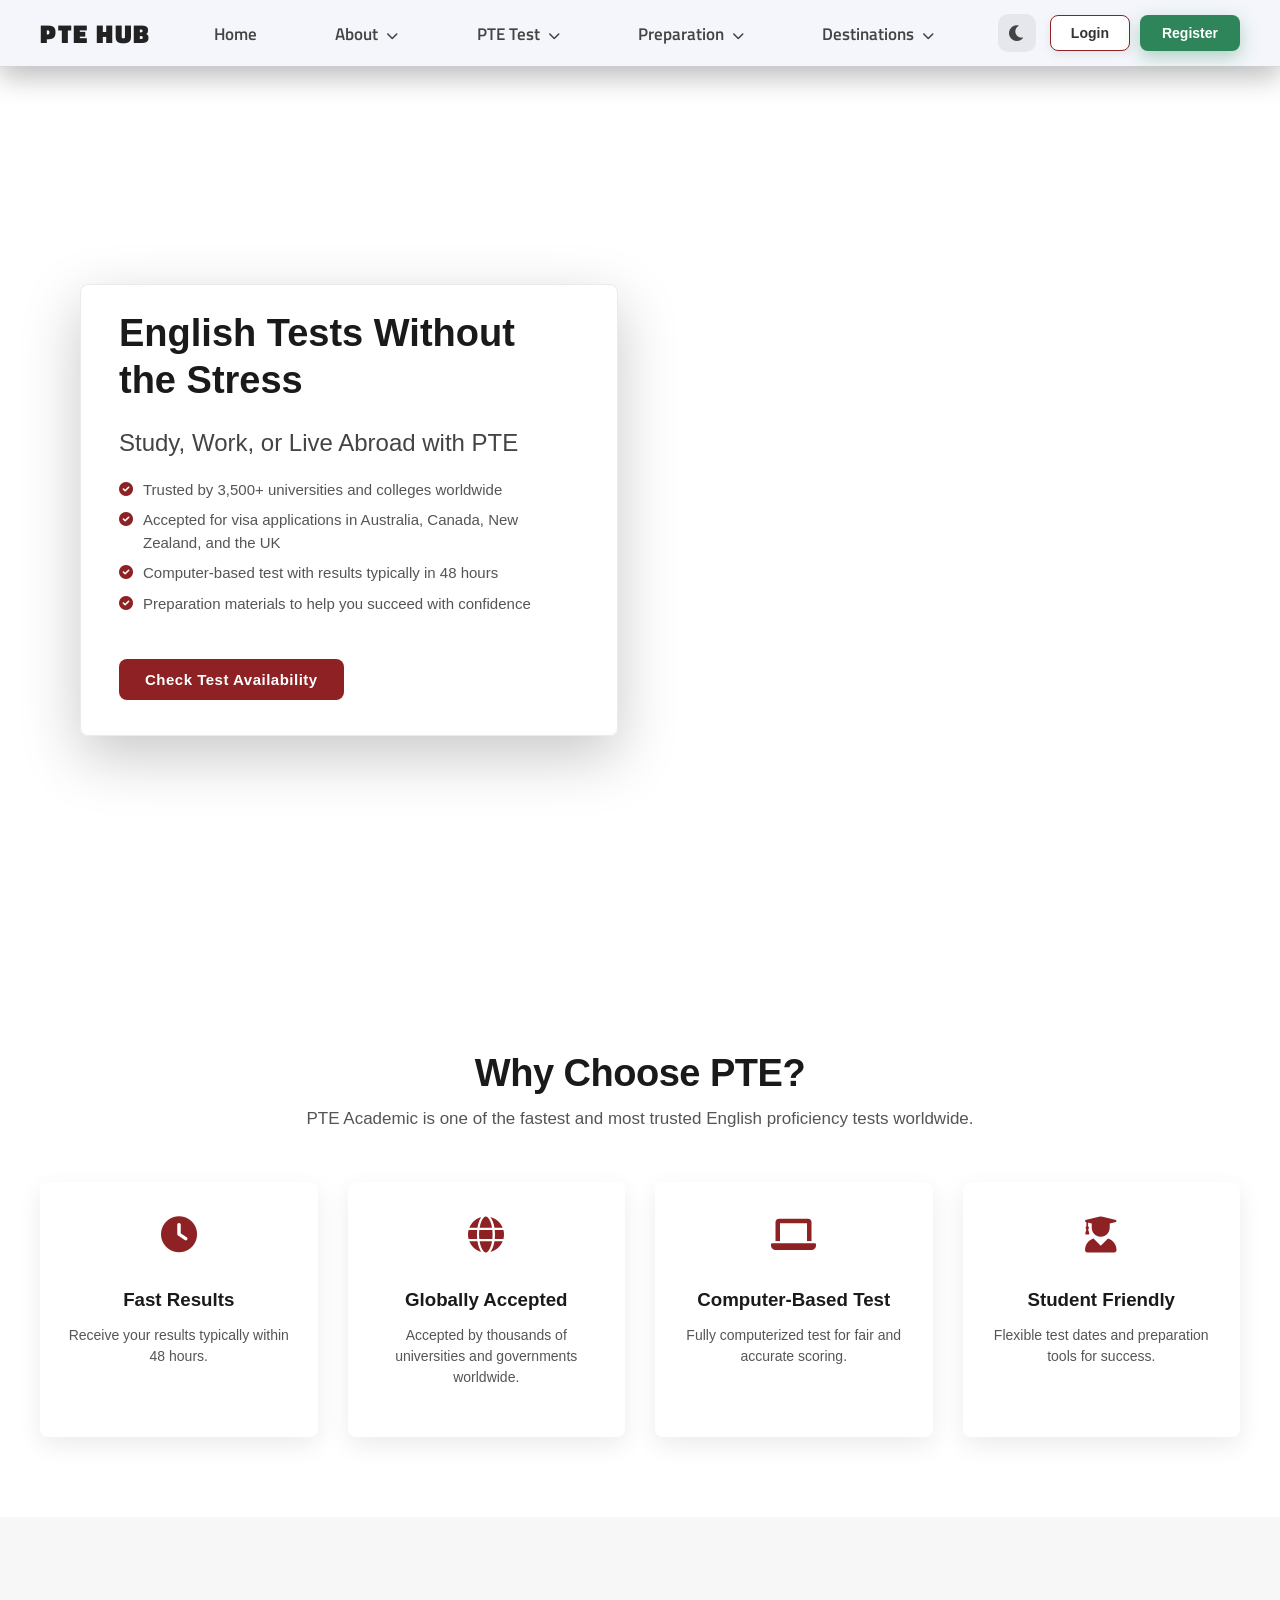
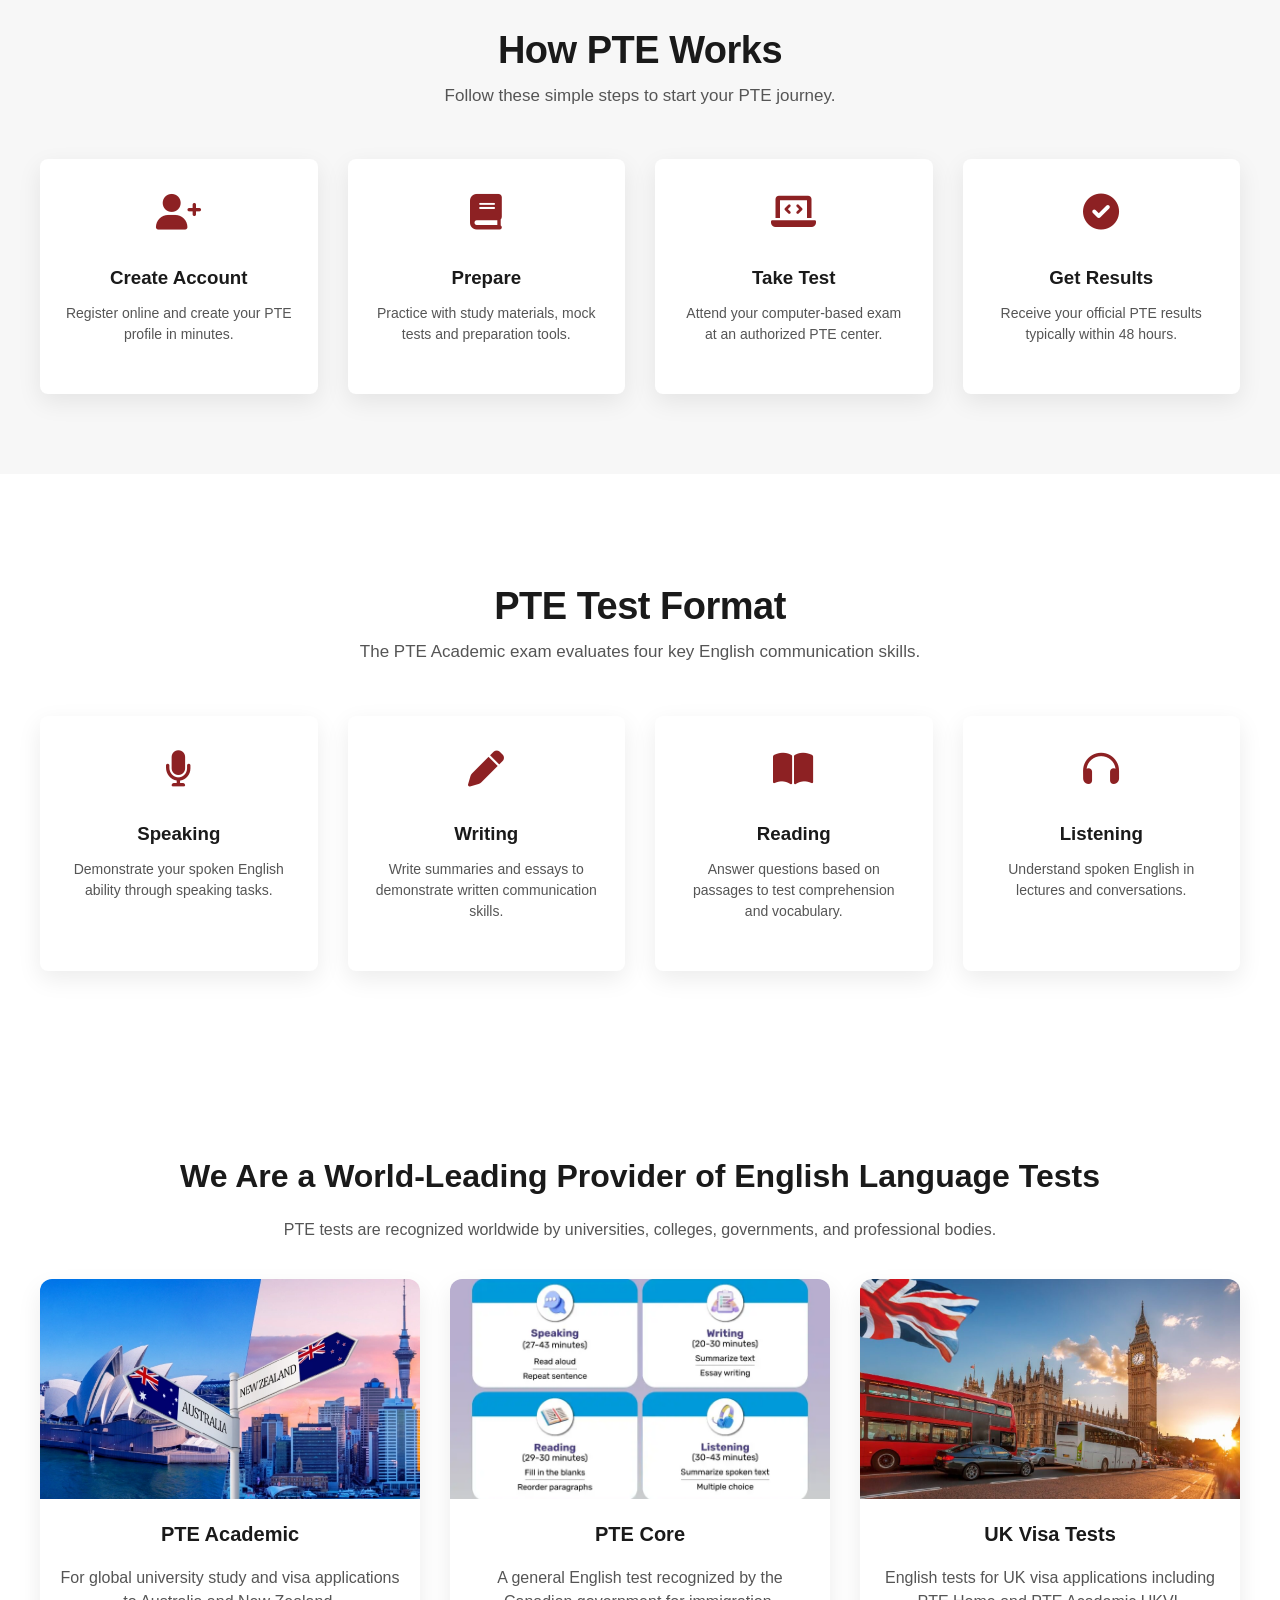
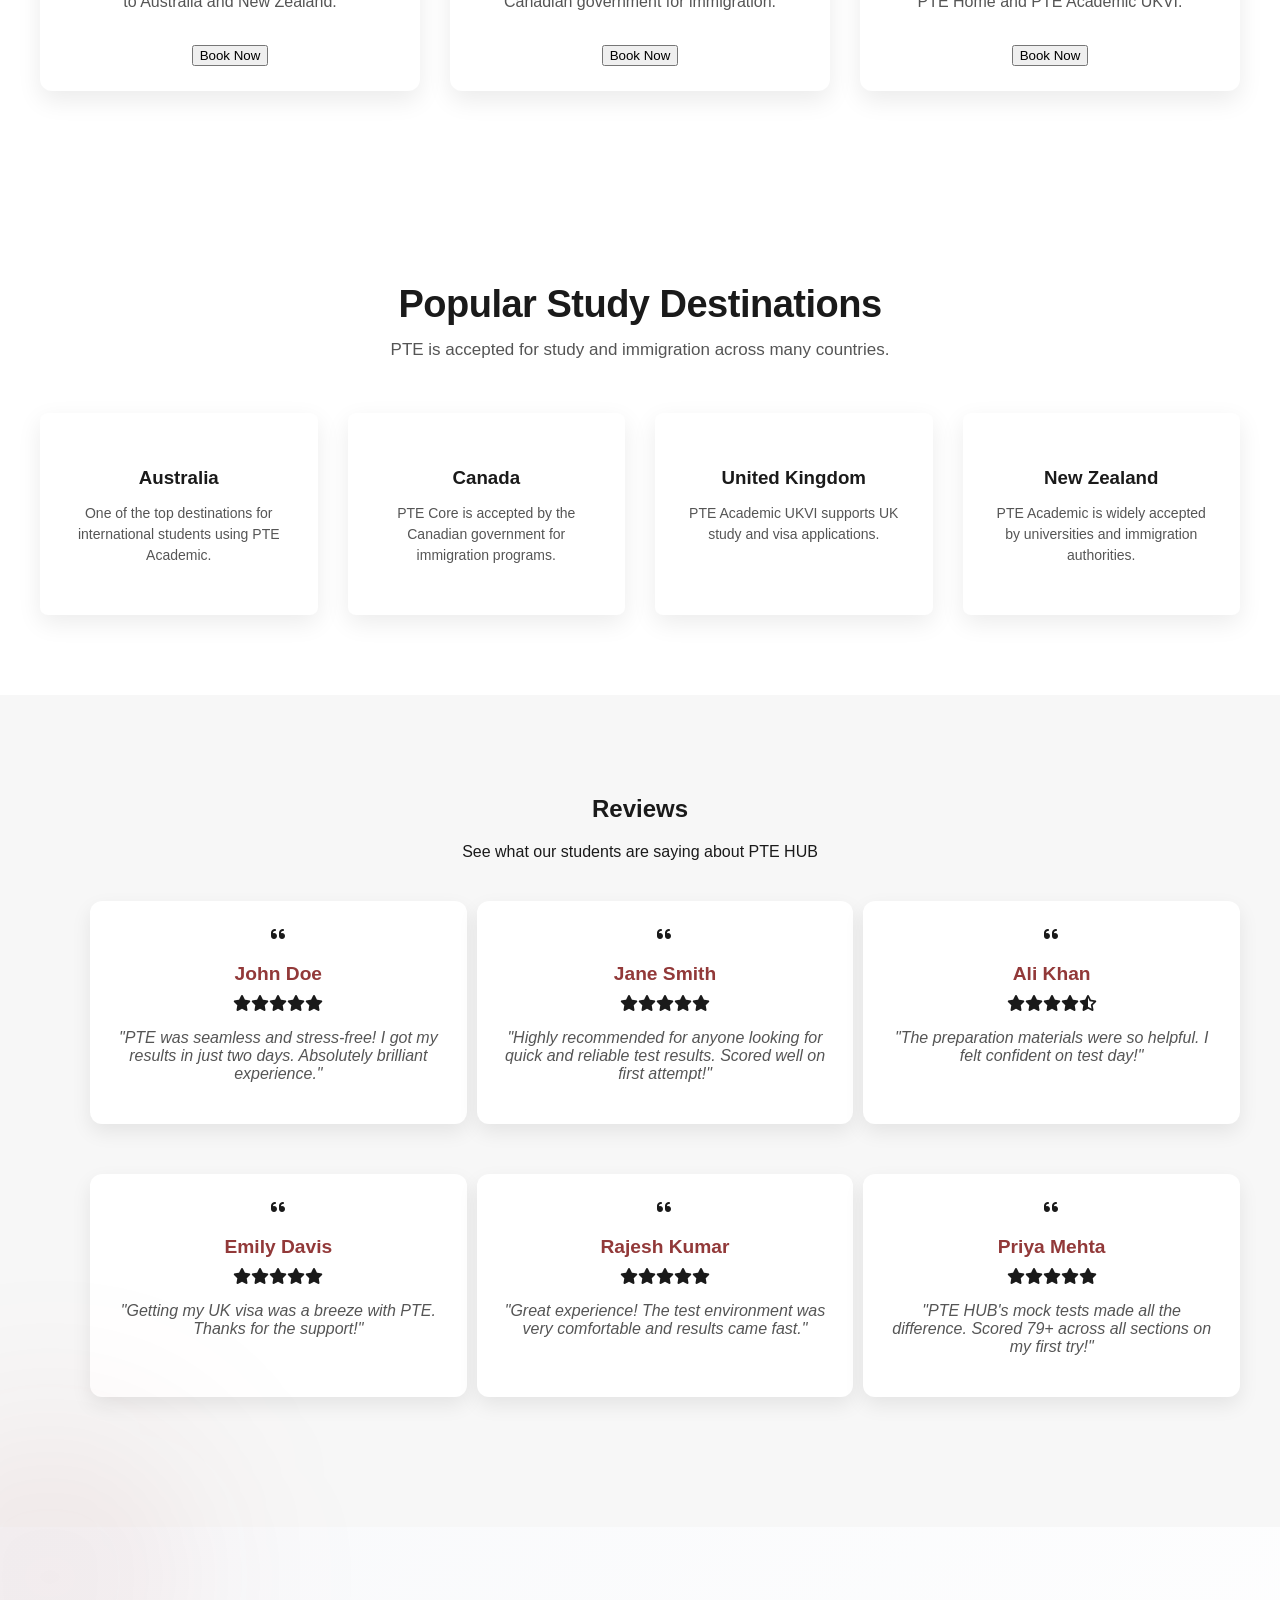
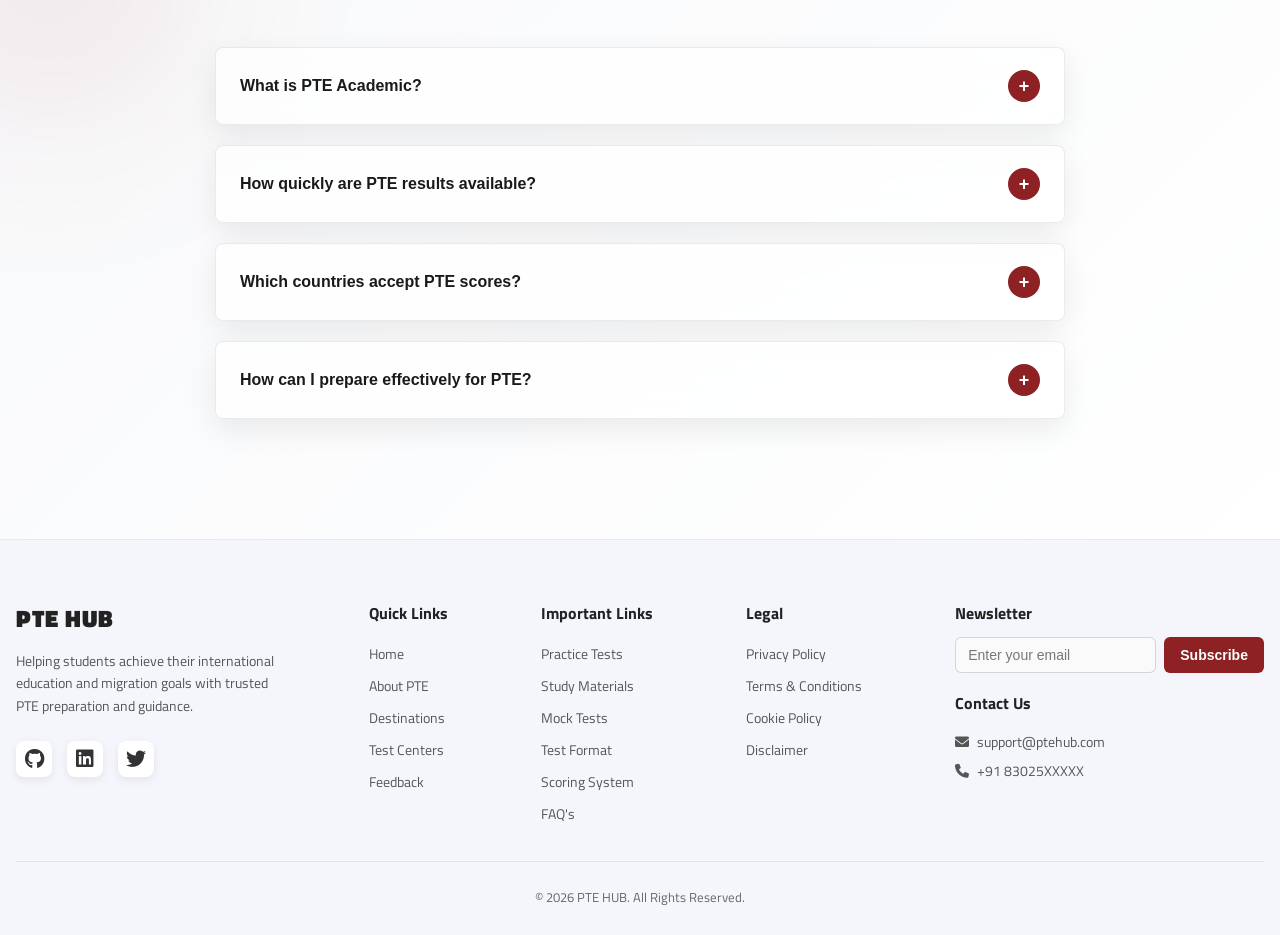
==== commit 5104f94c: "remove duplicate review cards and fix card overlap" ====
--- a/index.html
+++ b/index.html
@@ -1,436 +1,378 @@
-<!DOCTYPE html>
-<html lang="en">
-
-<head>
-    <meta charset="UTF-8">
-    <meta name="viewport" content="width=device-width, initial-scale=1.0">
-    <title>PTE HUB</title>
-
-    <!-- Google Fonts -->
-    <link rel="preconnect" href="https://fonts.googleapis.com">
-    <link rel="preconnect" href="https://fonts.gstatic.com" crossorigin>
-    <link href="https://fonts.googleapis.com/css2?family=Titillium+Web:ital,wght@0,200;0,300;0,400;0,600;0,700;0,900;1,200;1,300;1,400;1,600;1,700&display=swap" rel="stylesheet">
-
-    <link rel="stylesheet" href="styles/css/style.css">
-    <link rel="stylesheet" href="styles/css/navbar.css">
-    <link rel="stylesheet" href="styles/css/footer.css">
-    <link rel="stylesheet" href="styles/css/auth-popup.css">
-    <link rel="preload" href="components/navbar.html" as="fetch" crossorigin="anonymous">
-    <link rel="stylesheet" href="styles/css/theme.css">
-    <link href="https://cdnjs.cloudflare.com/ajax/libs/font-awesome/6.0.0-beta3/css/all.min.css" rel="stylesheet">
-    <script src="scripts/js/theme.js"></script>
-    <!-- Bold Logo -->
-    <style>.logo-text { font-weight: 800; }</style>
-</head>
-
-<body>
-
-    <!-- Navbar -->
-    <header id="header">
-        <div id="navbar-placeholder"></div>
-    </header>
-
-    <main>
-
-        <!-- Hero Section -->
-        <section id="hero-ssection">
-            <div class="hero-image">
-            <div class="hero-wrapper">
-
-                <div class="hero-text">
-                    <h2>English Tests Without the Stress</h2>
-                    <h3>Study, Work, or Live Abroad with PTE</h3>
-
-                    <ul class="hero-points">
-                        <li><i class="fas fa-check-circle"></i> Trusted by 3,500+ universities and colleges worldwide</li>
-                        <li><i class="fas fa-check-circle"></i> Accepted for visa applications in Australia, Canada, New Zealand, and the UK</li>
-                        <li><i class="fas fa-check-circle"></i> Computer-based test with results typically in 48 hours</li>
-                        <li><i class="fas fa-check-circle"></i> Preparation materials to help you succeed with confidence</li>
-                    </ul>
-
-                    <div class="hero-actions">
-                        <button id="address">Check Test Availability</button>
-                    </div>
-                </div>
-                </div>
-            </div>
-        </section>
-
-        <!-- Why Choose PTE -->
-        <section id="about-section" class="features-section reveal">
-
-            <div class="features-heading">
-                <h2>Why Choose PTE?</h2>
-                <p>PTE Academic is one of the fastest and most trusted English proficiency tests worldwide.</p>
-            </div>
-
-            <div class="features-container">
-
-                <div class="feature-box">
-                    <i class="fas fa-clock"></i>
-                    <h3>Fast Results</h3>
-                    <p>Receive your results typically within 48 hours.</p>
-                </div>
-
-                <div class="feature-box">
-                    <i class="fas fa-globe"></i>
-                    <h3>Globally Accepted</h3>
-                    <p>Accepted by thousands of universities and governments worldwide.</p>
-                </div>
-
-                <div class="feature-box">
-                    <i class="fas fa-laptop"></i>
-                    <h3>Computer-Based Test</h3>
-                    <p>Fully computerized test for fair and accurate scoring.</p>
-                </div>
-
-                <div class="feature-box">
-                    <i class="fas fa-user-graduate"></i>
-                    <h3>Student Friendly</h3>
-                    <p>Flexible test dates and preparation tools for success.</p>
-                </div>
-
-            </div>
-
-        </section>
-
-        <!-- How PTE Works -->
-        <section id="pte-section" class="features-section reveal">
-
-            <div class="features-heading">
-                <h2>How PTE Works</h2>
-                <p>Follow these simple steps to start your PTE journey.</p>
-            </div>
-
-            <div class="features-container">
-
-                <div class="feature-box">
-                    <i class="fas fa-user-plus"></i>
-                    <h3>Create Account</h3>
-                    <p>Register online and create your PTE profile in minutes.</p>
-                </div>
-
-                <div class="feature-box">
-                    <i class="fas fa-book"></i>
-                    <h3>Prepare</h3>
-                    <p>Practice with study materials, mock tests and preparation tools.</p>
-                </div>
-
-                <div class="feature-box">
-                    <i class="fas fa-laptop-code"></i>
-                    <h3>Take Test</h3>
-                    <p>Attend your computer-based exam at an authorized PTE center.</p>
-                </div>
-
-                <div class="feature-box">
-                    <i class="fas fa-check-circle"></i>
-                    <h3>Get Results</h3>
-                    <p>Receive your official PTE results typically within 48 hours.</p>
-                </div>
-
-            </div>
-
-        </section>
-
-        <!-- PTE Test Format -->
-        <section id="prep-section" class="features-section reveal">
-
-            <div class="features-heading">
-                <h2>PTE Test Format</h2>
-                <p>The PTE Academic exam evaluates four key English communication skills.</p>
-            </div>
-
-            <div class="features-container">
-
-                <div class="feature-box">
-                    <i class="fas fa-microphone"></i>
-                    <h3>Speaking</h3>
-                    <p>Demonstrate your spoken English ability through speaking tasks.</p>
-                </div>
-
-                <div class="feature-box">
-                    <i class="fas fa-pen"></i>
-                    <h3>Writing</h3>
-                    <p>Write summaries and essays to demonstrate written communication skills.</p>
-                </div>
-
-                <div class="feature-box">
-                    <i class="fas fa-book-open"></i>
-                    <h3>Reading</h3>
-                    <p>Answer questions based on passages to test comprehension and vocabulary.</p>
-                </div>
-
-                <div class="feature-box">
-                    <i class="fas fa-headphones"></i>
-                    <h3>Listening</h3>
-                    <p>Understand spoken English in lectures and conversations.</p>
-                </div>
-
-            </div>
-
-        </section>
-
-        <!-- Test Types -->
-        <section id="page2">
-
-            <div id="alpha">
-                <h2>We Are a World-Leading Provider of English Language Tests</h2>
-                <p>PTE tests are recognized worldwide by universities, colleges, governments, and professional bodies.</p>
-            </div>
-
-            <div id="container">
-
-                <div class="cards">
-                    <img src="assets/images/australia_nz.png" alt="Autralia and New Zealand">
-                    <h3>PTE Academic</h3>
-                    <p>For global university study and visa applications to Australia and New Zealand.</p>
-                    <button id="book-now-btn">Book Now</button>
-                </div>
-
-                <div class="cards">
-                    <img src="assets/images/pte_core_english.png" alt="PTE Core General English Test">
-                    <h3>PTE Core</h3>
-                    <p>A general English test recognized by the Canadian government for immigration.</p>
-                    <button id="book-now-btn">Book Now</button>
-                </div>
-
-                <div class="cards">
-                    <img src="assets/images/uk.jpg" alt="UK Visa Tests">
-                    <h3>UK Visa Tests</h3>
-                    <p>English tests for UK visa applications including PTE Home and PTE Academic UKVI.</p>
-                    <button id="book-now-btn">Book Now</button>
-                </div>
-
-            </div>
-
-        </section>
-
-        <!-- Popular Study Destinations -->
-        <section id="dest-section" class="features-section reveal">
-
-            <div class="features-heading">
-                <h2>Popular Study Destinations</h2>
-                <p>PTE is accepted for study and immigration across many countries.</p>
-            </div>
-
-            <div class="features-container">
-
-                <div class="feature-box">
-                    <h3>Australia</h3>
-                    <p>One of the top destinations for international students using PTE Academic.</p>
-                </div>
-
-                <div class="feature-box">
-                    <h3>Canada</h3>
-                    <p>PTE Core is accepted by the Canadian government for immigration programs.</p>
-                </div>
-
-                <div class="feature-box">
-                    <h3>United Kingdom</h3>
-                    <p>PTE Academic UKVI supports UK study and visa applications.</p>
-                </div>
-
-                <div class="feature-box">
-                    <h3>New Zealand</h3>
-                    <p>PTE Academic is widely accepted by universities and immigration authorities.</p>
-                </div>
-
-            </div>
-
-        </section>
-
-        <!-- Reviews -->
-        <section id="contact">
-
-            <div class="reviews-head">
-                <h2>Reviews</h2>
-                <p>See what our students are saying about PTE HUB</p>
-            </div>
-
-            <div class="reviews-scroll-wrapper">
-
-                <div id="reviews">
-
-                    <div class="reviews-slide">
-                        <div class="review">
-                            <div class="review-quote"><i class="fas fa-quote-left"></i></div>
-                            <h3>John Doe</h3>
-                            <div class="review-stars">
-                                <i class="fas fa-star"></i><i class="fas fa-star"></i><i class="fas fa-star"></i><i class="fas fa-star"></i><i class="fas fa-star"></i>
-                            </div>
-                            <p><i>"PTE was seamless and stress-free! I got my results in just two days. Absolutely brilliant experience."</i></p>
-                        </div>
-
-                        <div class="review">
-                            <div class="review-quote"><i class="fas fa-quote-left"></i></div>
-                            <h3>Jane Smith</h3>
-                            <div class="review-stars">
-                                <i class="fas fa-star"></i><i class="fas fa-star"></i><i class="fas fa-star"></i><i class="fas fa-star"></i><i class="fas fa-star"></i>
-                            </div>
-                            <p><i>"Highly recommended for anyone looking for quick and reliable test results. Scored well on first attempt!"</i></p>
-                        </div>
-
-                        <div class="review">
-                            <div class="review-quote"><i class="fas fa-quote-left"></i></div>
-                            <h3>Ali Khan</h3>
-                            <div class="review-stars">
-                                <i class="fas fa-star"></i><i class="fas fa-star"></i><i class="fas fa-star"></i><i class="fas fa-star"></i><i class="fas fa-star-half-alt"></i>
-                            </div>
-                            <p><i>"The preparation materials were so helpful. I felt confident on test day!"</i></p>
-                        </div>
-
-                        <div class="review">
-                            <div class="review-quote"><i class="fas fa-quote-left"></i></div>
-                            <h3>Emily Davis</h3>
-                            <div class="review-stars">
-                                <i class="fas fa-star"></i><i class="fas fa-star"></i><i class="fas fa-star"></i><i class="fas fa-star"></i><i class="fas fa-star"></i>
-                            </div>
-                            <p><i>"Getting my UK visa was a breeze with PTE. Thanks for the support!"</i></p>
-                        </div>
-
-                        <div class="review">
-                            <div class="review-quote"><i class="fas fa-quote-left"></i></div>
-                            <h3>Rajesh Kumar</h3>
-                            <div class="review-stars">
-                                <i class="fas fa-star"></i><i class="fas fa-star"></i><i class="fas fa-star"></i><i class="fas fa-star"></i><i class="fas fa-star"></i>
-                            </div>
-                            <p><i>"Great experience! The test environment was very comfortable and results came fast."</i></p>
-                        </div>
-
-                        <div class="review">
-                            <div class="review-quote"><i class="fas fa-quote-left"></i></div>
-                            <h3>Priya Mehta</h3>
-                            <div class="review-stars">
-                                <i class="fas fa-star"></i><i class="fas fa-star"></i><i class="fas fa-star"></i><i class="fas fa-star"></i><i class="fas fa-star"></i>
-                            </div>
-                            <p><i>"PTE HUB's mock tests made all the difference. Scored 79+ across all sections on my first try!"</i></p>
-                        </div>
-                    </div>
-
-                    <div class="reviews-slide" aria-hidden="true">
-                        <div class="review">
-                            <div class="review-quote"><i class="fas fa-quote-left"></i></div>
-                            <h3>John Doe</h3>
-                            <div class="review-stars">
-                                <i class="fas fa-star"></i><i class="fas fa-star"></i><i class="fas fa-star"></i><i class="fas fa-star"></i><i class="fas fa-star"></i>
-                            </div>
-                            <p><i>"PTE was seamless and stress-free! I got my results in just two days. Absolutely brilliant experience."</i></p>
-                        </div>
-
-                        <div class="review">
-                            <div class="review-quote"><i class="fas fa-quote-left"></i></div>
-                            <h3>Jane Smith</h3>
-                            <div class="review-stars">
-                                <i class="fas fa-star"></i><i class="fas fa-star"></i><i class="fas fa-star"></i><i class="fas fa-star"></i><i class="fas fa-star"></i>
-                            </div>
-                            <p><i>"Highly recommended for anyone looking for quick and reliable test results. Scored well on first attempt!"</i></p>
-                        </div>
-
-                        <div class="review">
-                            <div class="review-quote"><i class="fas fa-quote-left"></i></div>
-                            <h3>Ali Khan</h3>
-                            <div class="review-stars">
-                                <i class="fas fa-star"></i><i class="fas fa-star"></i><i class="fas fa-star"></i><i class="fas fa-star"></i><i class="fas fa-star-half-alt"></i>
-                            </div>
-                            <p><i>"The preparation materials were so helpful. I felt confident on test day!"</i></p>
-                        </div>
-
-                        <div class="review">
-                            <div class="review-quote"><i class="fas fa-quote-left"></i></div>
-                            <h3>Emily Davis</h3>
-                            <div class="review-stars">
-                                <i class="fas fa-star"></i><i class="fas fa-star"></i><i class="fas fa-star"></i><i class="fas fa-star"></i><i class="fas fa-star"></i>
-                            </div>
-                            <p><i>"Getting my UK visa was a breeze with PTE. Thanks for the support!"</i></p>
-                        </div>
-
-                        <div class="review">
-                            <div class="review-quote"><i class="fas fa-quote-left"></i></div>
-                            <h3>Rajesh Kumar</h3>
-                            <div class="review-stars">
-                                <i class="fas fa-star"></i><i class="fas fa-star"></i><i class="fas fa-star"></i><i class="fas fa-star"></i><i class="fas fa-star"></i>
-                            </div>
-                            <p><i>"Great experience! The test environment was very comfortable and results came fast."</i></p>
-                        </div>
-
-                        <div class="review">
-                            <div class="review-quote"><i class="fas fa-quote-left"></i></div>
-                            <h3>Priya Mehta</h3>
-                            <div class="review-stars">
-                                <i class="fas fa-star"></i><i class="fas fa-star"></i><i class="fas fa-star"></i><i class="fas fa-star"></i><i class="fas fa-star"></i>
-                            </div>
-                            <p><i>"PTE HUB's mock tests made all the difference. Scored 79+ across all sections on my first try!"</i></p>
-                        </div>
-                    </div>
-
-                </div>
-
-            </div>
-
-        </section>
-
-
-        <!-- ===== FAQ PREVIEW SECTION ===== -->
-        <section id="faq-section" class="faq-section">
-            <div class="faq-list">
-
-                <div class="faq-item">
-                    <button class="faq-question">
-                        What is PTE Academic?
-                        <span>+</span>
-                    </button>
-                    <div class="faq-answer">
-                        <p>PTE Academic is a fully computer-based English proficiency test designed to assess real-life communication skills using AI scoring.</p>
-                    </div>
-                </div>
-            
-                <div class="faq-item">
-                    <button class="faq-question">
-                        How quickly are PTE results available?
-                        <span>+</span>
-                    </button>
-                    <div class="faq-answer">
-                        <p>PTE results are typically available within 48 hours, making it one of the fastest English proficiency tests.</p>
-                    </div>
-                </div>
-            
-                <div class="faq-item">
-                    <button class="faq-question">
-                        Which countries accept PTE scores?
-                        <span>+</span>
-                    </button>
-                    <div class="faq-answer">
-                        <p>PTE is accepted by thousands of institutions and governments in Australia, Canada, the UK, New Zealand, and more.</p>
-                    </div>
-                </div>
-            
-                <div class="faq-item">
-                    <button class="faq-question">
-                        How can I prepare effectively for PTE?
-                        <span>+</span>
-                    </button>
-                    <div class="faq-answer">
-                        <p>You can prepare using mock tests, AI-based scoring tools, and structured learning resources available on PTE HUB.</p>
-                    </div>
-                </div>
-            
-            </div>
-        </section>
-
-    </main>
-
-    <div id="footer-placeholder"></div>
-    <div id="auth-popup-placeholder"></div>
-
-    <script src="scripts/js/navbar.js"></script>
-    <script src="scripts/js/footer.js"></script>
-    <script src="scripts/js/script.js"></script>
-    <script src="scripts/js/auth-popup.js"></script>
-
-    <!-- Scroll To Top Button -->
-    <button id="scrollTopBtn" title="Back to top">
-        <i class="fas fa-arrow-up"></i>
-    </button>
-
-</body>
-</html>
+<!DOCTYPE html>
+<html lang="en">
+
+<head>
+    <meta charset="UTF-8">
+    <meta name="viewport" content="width=device-width, initial-scale=1.0">
+    <title>PTE HUB</title>
+
+    <!-- Google Fonts -->
+    <link rel="preconnect" href="https://fonts.googleapis.com">
+    <link rel="preconnect" href="https://fonts.gstatic.com" crossorigin>
+    <link href="https://fonts.googleapis.com/css2?family=Titillium+Web:ital,wght@0,200;0,300;0,400;0,600;0,700;0,900;1,200;1,300;1,400;1,600;1,700&display=swap" rel="stylesheet">
+
+    <link rel="stylesheet" href="styles/css/style.css">
+    <link rel="stylesheet" href="styles/css/navbar.css">
+    <link rel="stylesheet" href="styles/css/footer.css">
+    <link rel="stylesheet" href="styles/css/auth-popup.css">
+    <link rel="preload" href="components/navbar.html" as="fetch" crossorigin="anonymous">
+    <link rel="stylesheet" href="styles/css/theme.css">
+    <link href="https://cdnjs.cloudflare.com/ajax/libs/font-awesome/6.0.0-beta3/css/all.min.css" rel="stylesheet">
+    <script src="scripts/js/theme.js"></script>
+    <!-- Bold Logo -->
+    <style>.logo-text { font-weight: 800; }</style>
+</head>
+
+<body>
+
+    <!-- Navbar -->
+    <header id="header">
+        <div id="navbar-placeholder"></div>
+    </header>
+
+    <main>
+
+        <!-- Hero Section -->
+        <section id="hero-ssection">
+            <div class="hero-image">
+            <div class="hero-wrapper">
+
+                <div class="hero-text">
+                    <h2>English Tests Without the Stress</h2>
+                    <h3>Study, Work, or Live Abroad with PTE</h3>
+
+                    <ul class="hero-points">
+                        <li><i class="fas fa-check-circle"></i> Trusted by 3,500+ universities and colleges worldwide</li>
+                        <li><i class="fas fa-check-circle"></i> Accepted for visa applications in Australia, Canada, New Zealand, and the UK</li>
+                        <li><i class="fas fa-check-circle"></i> Computer-based test with results typically in 48 hours</li>
+                        <li><i class="fas fa-check-circle"></i> Preparation materials to help you succeed with confidence</li>
+                    </ul>
+
+                    <div class="hero-actions">
+                        <button id="address">Check Test Availability</button>
+                    </div>
+                </div>
+                </div>
+            </div>
+        </section>
+
+        <!-- Why Choose PTE -->
+        <section id="about-section" class="features-section reveal">
+
+            <div class="features-heading">
+                <h2>Why Choose PTE?</h2>
+                <p>PTE Academic is one of the fastest and most trusted English proficiency tests worldwide.</p>
+            </div>
+
+            <div class="features-container">
+
+                <div class="feature-box">
+                    <i class="fas fa-clock"></i>
+                    <h3>Fast Results</h3>
+                    <p>Receive your results typically within 48 hours.</p>
+                </div>
+
+                <div class="feature-box">
+                    <i class="fas fa-globe"></i>
+                    <h3>Globally Accepted</h3>
+                    <p>Accepted by thousands of universities and governments worldwide.</p>
+                </div>
+
+                <div class="feature-box">
+                    <i class="fas fa-laptop"></i>
+                    <h3>Computer-Based Test</h3>
+                    <p>Fully computerized test for fair and accurate scoring.</p>
+                </div>
+
+                <div class="feature-box">
+                    <i class="fas fa-user-graduate"></i>
+                    <h3>Student Friendly</h3>
+                    <p>Flexible test dates and preparation tools for success.</p>
+                </div>
+
+            </div>
+
+        </section>
+
+        <!-- How PTE Works -->
+        <section id="pte-section" class="features-section reveal">
+
+            <div class="features-heading">
+                <h2>How PTE Works</h2>
+                <p>Follow these simple steps to start your PTE journey.</p>
+            </div>
+
+            <div class="features-container">
+
+                <div class="feature-box">
+                    <i class="fas fa-user-plus"></i>
+                    <h3>Create Account</h3>
+                    <p>Register online and create your PTE profile in minutes.</p>
+                </div>
+
+                <div class="feature-box">
+                    <i class="fas fa-book"></i>
+                    <h3>Prepare</h3>
+                    <p>Practice with study materials, mock tests and preparation tools.</p>
+                </div>
+
+                <div class="feature-box">
+                    <i class="fas fa-laptop-code"></i>
+                    <h3>Take Test</h3>
+                    <p>Attend your computer-based exam at an authorized PTE center.</p>
+                </div>
+
+                <div class="feature-box">
+                    <i class="fas fa-check-circle"></i>
+                    <h3>Get Results</h3>
+                    <p>Receive your official PTE results typically within 48 hours.</p>
+                </div>
+
+            </div>
+
+        </section>
+
+        <!-- PTE Test Format -->
+        <section id="prep-section" class="features-section reveal">
+
+            <div class="features-heading">
+                <h2>PTE Test Format</h2>
+                <p>The PTE Academic exam evaluates four key English communication skills.</p>
+            </div>
+
+            <div class="features-container">
+
+                <div class="feature-box">
+                    <i class="fas fa-microphone"></i>
+                    <h3>Speaking</h3>
+                    <p>Demonstrate your spoken English ability through speaking tasks.</p>
+                </div>
+
+                <div class="feature-box">
+                    <i class="fas fa-pen"></i>
+                    <h3>Writing</h3>
+                    <p>Write summaries and essays to demonstrate written communication skills.</p>
+                </div>
+
+                <div class="feature-box">
+                    <i class="fas fa-book-open"></i>
+                    <h3>Reading</h3>
+                    <p>Answer questions based on passages to test comprehension and vocabulary.</p>
+                </div>
+
+                <div class="feature-box">
+                    <i class="fas fa-headphones"></i>
+                    <h3>Listening</h3>
+                    <p>Understand spoken English in lectures and conversations.</p>
+                </div>
+
+            </div>
+
+        </section>
+
+        <!-- Test Types -->
+        <section id="page2">
+
+            <div id="alpha">
+                <h2>We Are a World-Leading Provider of English Language Tests</h2>
+                <p>PTE tests are recognized worldwide by universities, colleges, governments, and professional bodies.</p>
+            </div>
+
+            <div id="container">
+
+                <div class="cards">
+                    <img src="assets/images/australia_nz.png" alt="Autralia and New Zealand">
+                    <h3>PTE Academic</h3>
+                    <p>For global university study and visa applications to Australia and New Zealand.</p>
+                    <button id="book-now-btn">Book Now</button>
+                </div>
+
+                <div class="cards">
+                    <img src="assets/images/pte_core_english.png" alt="PTE Core General English Test">
+                    <h3>PTE Core</h3>
+                    <p>A general English test recognized by the Canadian government for immigration.</p>
+                    <button id="book-now-btn">Book Now</button>
+                </div>
+
+                <div class="cards">
+                    <img src="assets/images/uk.jpg" alt="UK Visa Tests">
+                    <h3>UK Visa Tests</h3>
+                    <p>English tests for UK visa applications including PTE Home and PTE Academic UKVI.</p>
+                    <button id="book-now-btn">Book Now</button>
+                </div>
+
+            </div>
+
+        </section>
+
+        <!-- Popular Study Destinations -->
+        <section id="dest-section" class="features-section reveal">
+
+            <div class="features-heading">
+                <h2>Popular Study Destinations</h2>
+                <p>PTE is accepted for study and immigration across many countries.</p>
+            </div>
+
+            <div class="features-container">
+
+                <div class="feature-box">
+                    <h3>Australia</h3>
+                    <p>One of the top destinations for international students using PTE Academic.</p>
+                </div>
+
+                <div class="feature-box">
+                    <h3>Canada</h3>
+                    <p>PTE Core is accepted by the Canadian government for immigration programs.</p>
+                </div>
+
+                <div class="feature-box">
+                    <h3>United Kingdom</h3>
+                    <p>PTE Academic UKVI supports UK study and visa applications.</p>
+                </div>
+
+                <div class="feature-box">
+                    <h3>New Zealand</h3>
+                    <p>PTE Academic is widely accepted by universities and immigration authorities.</p>
+                </div>
+
+            </div>
+
+        </section>
+
+        <!-- Reviews -->
+        <section id="contact">
+
+            <div class="reviews-head">
+                <h2>Reviews</h2>
+                <p>See what our students are saying about PTE HUB</p>
+            </div>
+
+            <div class="reviews-scroll-wrapper">
+
+                <div id="reviews">
+
+                    <div class="review">
+                        <div class="review-quote"><i class="fas fa-quote-left"></i></div>
+                        <h3>John Doe</h3>
+                        <div class="review-stars">
+                            <i class="fas fa-star"></i><i class="fas fa-star"></i><i class="fas fa-star"></i><i class="fas fa-star"></i><i class="fas fa-star"></i>
+                        </div>
+                        <p><i>"PTE was seamless and stress-free! I got my results in just two days. Absolutely brilliant experience."</i></p>
+                    </div>
+
+                    <div class="review">
+                        <div class="review-quote"><i class="fas fa-quote-left"></i></div>
+                        <h3>Jane Smith</h3>
+                        <div class="review-stars">
+                            <i class="fas fa-star"></i><i class="fas fa-star"></i><i class="fas fa-star"></i><i class="fas fa-star"></i><i class="fas fa-star"></i>
+                        </div>
+                        <p><i>"Highly recommended for anyone looking for quick and reliable test results. Scored well on first attempt!"</i></p>
+                    </div>
+
+                    <div class="review">
+                        <div class="review-quote"><i class="fas fa-quote-left"></i></div>
+                        <h3>Ali Khan</h3>
+                        <div class="review-stars">
+                            <i class="fas fa-star"></i><i class="fas fa-star"></i><i class="fas fa-star"></i><i class="fas fa-star"></i><i class="fas fa-star-half-alt"></i>
+                        </div>
+                        <p><i>"The preparation materials were so helpful. I felt confident on test day!"</i></p>
+                    </div>
+
+                    <div class="review">
+                        <div class="review-quote"><i class="fas fa-quote-left"></i></div>
+                        <h3>Emily Davis</h3>
+                        <div class="review-stars">
+                            <i class="fas fa-star"></i><i class="fas fa-star"></i><i class="fas fa-star"></i><i class="fas fa-star"></i><i class="fas fa-star"></i>
+                        </div>
+                        <p><i>"Getting my UK visa was a breeze with PTE. Thanks for the support!"</i></p>
+                    </div>
+
+                    <div class="review">
+                        <div class="review-quote"><i class="fas fa-quote-left"></i></div>
+                        <h3>Rajesh Kumar</h3>
+                        <div class="review-stars">
+                            <i class="fas fa-star"></i><i class="fas fa-star"></i><i class="fas fa-star"></i><i class="fas fa-star"></i><i class="fas fa-star"></i>
+                        </div>
+                        <p><i>"Great experience! The test environment was very comfortable and results came fast."</i></p>
+                    </div>
+
+                    <div class="review">
+                        <div class="review-quote"><i class="fas fa-quote-left"></i></div>
+                        <h3>Priya Mehta</h3>
+                        <div class="review-stars">
+                            <i class="fas fa-star"></i><i class="fas fa-star"></i><i class="fas fa-star"></i><i class="fas fa-star"></i><i class="fas fa-star"></i>
+                        </div>
+                        <p><i>"PTE HUB's mock tests made all the difference. Scored 79+ across all sections on my first try!"</i></p>
+                    </div>
+
+                </div>
+
+            </div>
+
+        </section>
+
+
+        <!-- ===== FAQ PREVIEW SECTION ===== -->
+        <section id="faq-section" class="faq-section">
+            <div class="faq-list">
+
+                <div class="faq-item">
+                    <button class="faq-question">
+                        What is PTE Academic?
+                        <span>+</span>
+                    </button>
+                    <div class="faq-answer">
+                        <p>PTE Academic is a fully computer-based English proficiency test designed to assess real-life communication skills using AI scoring.</p>
+                    </div>
+                </div>
+            
+                <div class="faq-item">
+                    <button class="faq-question">
+                        How quickly are PTE results available?
+                        <span>+</span>
+                    </button>
+                    <div class="faq-answer">
+                        <p>PTE results are typically available within 48 hours, making it one of the fastest English proficiency tests.</p>
+                    </div>
+                </div>
+            
+                <div class="faq-item">
+                    <button class="faq-question">
+                        Which countries accept PTE scores?
+                        <span>+</span>
+                    </button>
+                    <div class="faq-answer">
+                        <p>PTE is accepted by thousands of institutions and governments in Australia, Canada, the UK, New Zealand, and more.</p>
+                    </div>
+                </div>
+            
+                <div class="faq-item">
+                    <button class="faq-question">
+                        How can I prepare effectively for PTE?
+                        <span>+</span>
+                    </button>
+                    <div class="faq-answer">
+                        <p>You can prepare using mock tests, AI-based scoring tools, and structured learning resources available on PTE HUB.</p>
+                    </div>
+                </div>
+            
+            </div>
+        </section>
+
+    </main>
+
+    <div id="footer-placeholder"></div>
+    <div id="auth-popup-placeholder"></div>
+
+    <script src="scripts/js/navbar.js"></script>
+    <script src="scripts/js/footer.js"></script>
+    <script src="scripts/js/script.js"></script>
+    <script src="scripts/js/auth-popup.js"></script>
+
+    <!-- Scroll To Top Button -->
+    <button id="scrollTopBtn" title="Back to top">
+        <i class="fas fa-arrow-up"></i>
+    </button>
+
+</body>
+</html>
--- a/styles/css/style.css
+++ b/styles/css/style.css
@@ -1,1750 +1,953 @@
-/* Global Styles */
-body {
-    margin: 0;
-    font-family: 'Titillium Web', sans-serif;
-    background: white;
-    color: #1a1a1a;
-    overflow-x: hidden;
-    padding-top: 64px;
-}
-
-button {
-    font-family: 'Titillium Web', sans-serif;
-}
-
-/* Header */
-#header {
-    position: absolute; /* overlay on hero */
-    top: 0;
-    left: 0;
-    width: 100%;
-
-    display: flex;
-    align-items: center;
-    justify-content: space-between;
-
-    padding: 15px 40px;
-
-    z-index: 999;
-
-    background: transparent; /* IMPORTANT */
-}
-
-#header img {
-    height: 50px;
-    width: auto;
-}
-
-#navbar-container {
-    display:flex;
-    align-items:center;
-    justify-content:space-between;
-    width:100%;
-    position:relative;
-}
-
-#navbar {
-    display:flex;
-    flex-direction:row;
-    align-items:center;
-    justify-content:center;
-    gap:20px;
-}
-
-#navbar li {
-    list-style: none;
-    padding: 0 20px;
-    position: relative;
-}
-
-#navbar li a {
-    font-size: 16px;
-    font-weight: 600;
-    text-decoration: none;
-    color: #1a1a1a;
-    transition: 0.3s ease;
-    border-bottom: 2px solid transparent;
-    padding-bottom: 8px;
-}
-
-#navbar li a:hover,
-#navbar li a.active {
-    color: #8d2123;
-}
-
-#mobile {
-    display: none;
-}
-
-#address, #book-now-btn{
-    display: block;
-    margin: 20px auto 0 auto; /* Centers the button horizontally */
-    background: #8d2123;
-    color: white;
-    padding: 10px 20px;
-    border: none;
-    border-radius: 8px;
-    cursor: pointer;
-}
-
-#address:hover, #book-now-btn:hover{
-    background:#6a181b;
-    transform:translateY(-2px);
-    box-shadow:0 8px 20px rgba(0,0,0,0.3);
-}
-
-#address:hover, #address1:hover {
-    background-color: #6a181b;
-}
-
-/* Hamburger Icon */
-.hamburger {
-    display: none;
-    cursor: pointer;
-}
-
-.hamburger i {
-    font-size: 30px;
-}
-
-/* Hero Section */
-.hero-image{
-    background-image:url('../../assets/images/hero.jpg');
-    background-size:cover;
-    background-position:center;
-    width: 100%;
-    position: relative;
-    overflow: hidden;
-    min-height:calc(100vh - 80px); /* adjust based on navbar height */
-
-    display:flex;
-    flex: 1;
-    padding:80px 40px 40px 40px;
-}
-
-.hero-wrapper{
-    display:flex;
-    align-items:center;
-    justify-content:flex-start;
-    max-width:1200px;
-    width:100%;
-        padding:80px 40px 40px 40px;
-
-    padding:80px 40px 40px 40px;
-}
-
-.hero-text{
-    max-width:460px;
-    background:rgba(255,255,255,0.85);
-    backdrop-filter:blur(14px);
-    padding:25px 38px 35px 38px;
-    border-radius:8px;
-    box-shadow:0 20px 60px rgba(0,0,0,0.22);
-    border:1px solid rgba(255,255,255,0.35);
-}
-
-.hero-text h2{
-    font-size:38px;
-    font-weight:700;
-    line-height:1.25;
-    margin-top:0;
-    margin-bottom:12px;
-    color:#1a1a1a;
-}
-
-.hero-text h3{
-    font-size:24px;
-    font-weight:500;
-    margin-bottom:22px;
-    color:#444;
-}
-
-.hero-text p{
-    margin:8px 0;
-    font-size:15px;
-    line-height:1.6;
-    color:#555;
-}
-
-.hero-text button{
-    margin-top:22px;
-}
-
-.hero-points{
-    list-style:none;
-    padding:0;
-    margin:18px 0 22px 0;
-}
-
-.hero-points li{
-    display:flex;
-    align-items:flex-start;
-    gap:10px;
-    font-size:15px;
-    color:#555;
-    margin-bottom:8px;
-    line-height:1.5;
-}
-
-.hero-points i{
-    color:#8d2123;
-    margin-top:3px;
-    font-size:14px;
-}
-
-.hero-actions{
-    margin-top:10px;
-}
-
-section.reveal{
-    padding:80px 20px;
-    text-align:center;
-}
-
-section.reveal:nth-of-type(even){
-    background:#ffffff;
-}
-
-section.reveal:nth-of-type(odd){
-    background:#f7f7f7;
-}
-
-.features-heading h2{
-    font-size:32px;
-    margin-bottom:10px;
-}
-
-.features-heading p{
-    color:#555;
-    margin-bottom:40px;
-}
-
-#page2{
-    background:#ffffff;
-    padding:80px 20px;
-}
-
-#alpha{
-    text-align:center;
-    margin-bottom:40px;
-}
-
-#alpha h2{
-    font-size:32px;
-    color:#1a1a1a;
-}
-
-#alpha p{
-    color:#555;
-}
-
-/* Cards Section */
-#container{
-    max-width:1200px;
-    margin:auto;
-    display:grid;
-    grid-template-columns:repeat(auto-fit,minmax(300px,1fr));
-    gap:30px;
-}
-
-#container .cards::after{
-    content:"";
-    position:absolute;
-    inset:0;
-    background:linear-gradient(120deg, transparent, rgba(255,255,255,0.3), transparent);
-    opacity:0;
-    transition:0.4s;
-}
-
-#container .cards:hover::after{
-    opacity:1;
-}
-
-#container .cards{
-    width:100%;
-    background:#ffffff;
-
-    border-radius:8px;
-    overflow:hidden;
-    position:relative;
-
-    box-shadow:0 10px 25px rgba(0,0,0,0.08);
-
-    transition:all 0.4s ease;
-
-    text-align:center;
-    padding-bottom:25px;
-}
-
-#container .cards::after{
-    content:"";
-    position:absolute;
-    inset:0;
-    background:linear-gradient(120deg, transparent, rgba(255,255,255,0.3), transparent);
-    opacity:0;
-    transition:0.4s;
-}
-
-#container .cards:hover::after{
-    opacity:1;
-}
-
-#address, #address1{
-    letter-spacing:0.5px;
-}
-
-#container .cards:hover{
-    transform:translateY(-10px);
-    box-shadow:0 20px 40px rgba(0,0,0,0.15);
-}
-
-#container .cards img{
-    width:100%;
-    height:220px;
-
-    object-fit:cover;
-
-    border-top-left-radius:12px;
-    border-top-right-radius:12px;
-
-    transition:transform 0.4s ease;
-}
-
-#container .cards:hover img{
-    transform:scale(1.08);
-}
-
-#container .cards h3{
-    margin-top:20px;
-    font-size:20px;
-    color:#1a1a1a;
-}
-
-#container .cards p{
-    padding:0 20px;
-    color:#555;
-    line-height:1.5;
-}
-
-#container .cards button{
-    margin-top:15px;
-}
-
-/* ===== REVIEWS SECTION ===== */
-
-#contact {
-    background: #f4f4f6;
-    padding: 80px 20px 70px;
-    text-align: center;
-    position: relative;
-}
-
-/* Centered heading block */
-.reviews-head {
-    margin-bottom: 48px;
-    text-align: center;
-}
-
-.reviews-head h2 {
-    font-size: clamp(28px, 3.5vw, 40px);
-    font-weight: 800;
-    color: #1a1a1a;
-    margin: 0 0 10px;
-    letter-spacing: -0.5px;
-}
-
-.reviews-head p {
-    font-size: 16px;
-    color: #777;
-    margin: 0 auto;
-    max-width: 480px;
-    line-height: 1.65;
-    text-align: center;
-}
-
-/* Scroll wrapper — relative container with premium edge fade effect */
-.reviews-scroll-wrapper {
-    position: relative;
-    overflow: hidden;
-    width: 100%;
-    -webkit-mask-image: linear-gradient(to right, transparent 0%, black 8%, black 92%, transparent 100%);
-    mask-image: linear-gradient(to right, transparent 0%, black 8%, black 92%, transparent 100%);
-}
-
-/* Scroll row */
-#reviews {
-    display: flex;
-    width: max-content;
-    align-items: stretch;
-}
-
-/* Slide container containing one full set of reviews */
-.reviews-slide {
-    display: flex;
-    gap: 22px;
-    padding: 10px 11px 28px; /* 11px left/right padding forms exactly 22px gap when slides meet side-by-side */
-    flex-shrink: 0;
-    animation: marquee-scroll 35s linear infinite;
-}
-
-/* Pause marquee scroll on hover */
-#reviews:hover .reviews-slide {
-    animation-play-state: paused;
-}
-
-/* Keyframes for smooth infinite looping translation */
-@keyframes marquee-scroll {
-    0% {
-        transform: translateX(0);
-    }
-    100% {
-        transform: translateX(-100%);
-    }
-}
-
-/* Respect user preferences for reduced motion */
-@media (prefers-reduced-motion: reduce) {
-    .reviews-slide {
-        animation: none;
-    }
-    #reviews {
-        width: 100%;
-        overflow-x: auto;
-        padding: 10px 20px 28px;
-    }
-}
-
-/* ---- Card ---- */
-.review {
-    flex: 0 0 270px;
-    background: #ffffff;
-    border-radius: 16px;
-    border-left: 5px solid #8d2123;
-    padding: 26px 22px 22px;
-    text-align: left;
-    position: relative;
-    /* always visible warm shadow + red glow */
-    box-shadow:
-        0 6px 20px rgba(141, 33, 35, 0.10),
-        0 2px 8px rgba(0,0,0,0.06);
-    transition: transform 0.3s ease, box-shadow 0.3s ease;
-    cursor: default;
-    display: flex;
-    flex-direction: column;
-    gap: 10px;
-}
-
-.review:hover {
-    transform: translateY(-6px);
-    box-shadow:
-        0 20px 44px rgba(141, 33, 35, 0.18),
-        0 6px 16px rgba(0,0,0,0.08);
-}
-
-/* Quote icon top-right */
-.review-quote {
-    position: absolute;
-    top: 18px;
-    right: 18px;
-    font-size: 20px;
-    color: #e8c5c6;
-    line-height: 1;
-}
-
-/* Name */
-.review h3 {
-    font-size: 16px;
-    font-weight: 700;
-    color: #1a1a1a;
-    margin: 0;
-}
-
-/* Stars */
-.review-stars {
-    display: flex;
-    gap: 3px;
-}
-
-.review-stars i {
-    font-size: 13px;
-    color: #e8a020;
-}
-
-/* Review text */
-.review p {
-    font-size: 14px;
-    color: #555;
-    line-height: 1.7;
-    margin: 0;
-    flex: 1;
-}
-
-
-
-/* Footer */
-footer {
-    display: flex;
-    flex-wrap: wrap;
-    justify-content: space-between;
-    padding: 20px;
-    background-color: #f5f5f5;
-}
-
-footer .col {
-    flex: 1;
-    margin-bottom: 20px;
-}
-
-footer .col h4 {
-    font-size: 14px;
-    padding-bottom: 20px;
-}
-
-footer a {
-    font-size: 13px;
-    color: #222;
-    text-decoration: none;
-    margin: 10px 0;
-}
-
-footer .follow {
-    margin-top: 20px;
-}
-
-footer .follow i {
-    color: #465b52;
-    padding-right: 4px;
-    cursor: pointer;
-}
-
-footer .follow i:hover,
-footer a:hover {
-    color: #088178;
-}
-
-/* Responsive Adjustments */
-@media (max-width: 768px) {
-    #navbar {
-        display:none;
-        flex-direction:column;
-        gap:10px;
-        width:100%;
-        text-align:center;
-        background:#E3E6F3;
-        padding:15px 0;
-    }
-
-    #navbar.active{
-        display:flex;
-    }
-
-    #mobile {
-        display: block;
-    }
-
-    #navbar-container {
-        width: 100%;
-        flex-direction: column;
-        align-items: center;
-    }
-
-    #address, #address1 {
-        width: 100%;
-        margin: 10px 0;
-    }
-
-    #container {
-        grid-template-columns: 1fr;
-    }
-
-    #container .cards {
-        width: 100%;
-    }
-
-    #box1 {
-        width: 90%;
-        margin: 20px auto;
-    }
-
-    #point {
-        height: auto;
-        padding: 20px;
-    }
-
-    #box1 h2, #box1 h3, #box1 h5 {
-        font-size: 1em;
-    }
-
-    /* Hamburger visibility */
-    .hamburger {
-        display: block;
-    }
-}
-
-@media (max-width: 480px) {
-    #header {
-        flex-direction: column;
-        text-align: center;
-    }
-
-    #navbar li {
-        padding: 5px 0;
-    }
-
-    #navbar {
-        padding: 10px;
-    }
-
-    #address, #address1 {
-        padding: 8px 15px;
-    }
-}
-
-@media (max-width:768px){
-
-    #point{
-        padding:80px 20px 30px 20px;
-        min-height:auto;
-    }
-
-    .hero-wrapper{
-        flex-direction:column;
-        justify-content:center;
-        align-items:center;
-        text-align:center;
-    }
-
-    .hero-text{
-        max-width:100%;
-        padding:20px;
-    }
-
-    .hero-text h2{
-        font-size:26px;
-    }
-
-    .hero-text h3{
-        font-size:18px;
-    }
-
-}
-
-/* LOGIN REQUIRED POPUP */
-
-.auth-popup-overlay{
-
-    position:fixed;
-    top:0;
-    left:0;
-    width:100%;
-    height:100%;
-
-    background:rgba(0,0,0,0.45);
-
-    display:flex;
-    align-items:center;
-    justify-content:center;
-
-    z-index:2000;
-}
-
-.auth-popup{
-
-    background:white;
-    padding:35px 40px;
-
-    border-radius:8px;
-
-    width:min(320px, calc(100% - 32px));
-
-    text-align:center;
-
-    box-shadow:0 15px 40px rgba(0,0,0,0.2);
-}
-
-.auth-popup h3{
-    margin-bottom:10px;
-}
-
-.auth-popup p{
-    font-size:14px;
-    color:#666;
-    margin-bottom:20px;
-}
-
-.auth-popup-actions{
-    display:flex;
-    gap:10px;
-    justify-content:center;
-}
-
-.popup-login-btn{
-
-    background:#2f855a;
-    color:white;
-
-    padding:10px 18px;
-
-    border-radius:8px;
-
-    text-decoration:none;
-}
-
-.popup-close-btn{
-
-    padding:10px 18px;
-
-    border:none;
-
-    background:#ddd;
-
-    border-radius:8px;
-
-    cursor:pointer;
-}
-
-/* SCROLL TO TOP BUTTON */
-
-#scrollTopBtn{
-  position:fixed;
-
-  bottom:30px;
-  right:30px;
-
-  width:44px;
-  height:44px;
-
-  border:none;
-  border-radius:50%;
-
-  background:#8d2123;
-  color:white;
-
-  font-size:18px;
-
-  display:none; /* hidden initially */
-
-  align-items:center;
-  justify-content:center;
-
-  cursor:pointer;
-
-  box-shadow:0 6px 18px rgba(0,0,0,0.25);
-
-  transition:all 0.25s ease;
-
-  z-index:9999;
-}
-
-#scrollTopBtn.show{
-  display:flex;
-}
-
-#scrollTopBtn:hover{
-  background:#6f181a;
-  transform:translateY(-3px);
-}
-
-/* ===== MODERN SECTION LAYOUT ===== */
-
-.features-heading h2{
-    font-size:38px;
-    font-weight:700;
-    letter-spacing:0;
-    margin-bottom: 10px;
-    color:#1a1a1a;
-}
-
-.features-heading p{
-    font-size:17px;
-    line-height:1.6;
-    max-width:700px;
-    margin:0 auto 50px auto;
-    color:#555;
-}
-
-/* grid layout instead of flex */
-
-.features-container{
-    max-width:1200px;
-    margin:auto;
-    display:grid;
-    grid-template-columns:repeat(auto-fit,minmax(220px,1fr));
-    gap:30px;
-}
-
-/* modern cards */
-
-.feature-box{
-    background:white;
-    padding:35px 25px;
-
-    border-radius:8px;
-    text-align:center;
-
-    box-shadow:0 8px 25px rgba(0,0,0,0.08);
-
-    position:relative;
-    overflow:hidden;
-
-    opacity:0;
-    transform:translateY(40px);
-
-    transition:all 0.6s ease;
-}
-
-.feature-box::before{
-    content:"";
-    position:absolute;
-    top:0;
-    left:-100%;
-    width:100%;
-    height:100%;
-    background:linear-gradient(120deg, transparent, rgba(255,255,255,0.6), transparent);
-    transition:0.6s;
-}
-
-.feature-box:hover::before{
-    left:100%;
-}
-
-.feature-box:hover{
-    transform:translateY(-8px);
-    box-shadow:0 18px 45px rgba(0,0,0,0.15);
-}
-
-.feature-box i{
-    font-size:36px;
-    color:#8d2123;
-    margin-bottom:18px;
-}
-
-.feature-box h3{
-    margin-bottom:12px;
-}
-
-.feature-box p{
-    font-size:14px;
-    color:#555;
-    line-height:1.5;
-}
-
-/* ===== SCROLL ANIMATION ===== */
-
-.reveal{
-    opacity:0;
-    transform:translateY(40px);
-    transition:all 0.8s ease;
-}
-
-.reveal.active{
-    opacity:1;
-    transform:translateY(0);
-}
-
-.reveal.active .feature-box{
-    opacity:1;
-    transform:translateY(0);
-}
-
-.reveal.active .feature-box:nth-child(1){ transition-delay:0.1s; }
-.reveal.active .feature-box:nth-child(2){ transition-delay:0.2s; }
-.reveal.active .feature-box:nth-child(3){ transition-delay:0.3s; }
-.reveal.active .feature-box:nth-child(4){ transition-delay:0.4s; }
-
-
-/* smooth page scrolling */
-
-html{
-    scroll-behavior:smooth;
-}
-
-/* SCROLLBAR (modern thin) */
-
-::-webkit-scrollbar{
-    width:6px;   /* vertical */
-    height:6px;  /* horizontal */
-}
-
-::-webkit-scrollbar-track{
-    background:transparent;
-}
-
-::-webkit-scrollbar-thumb{
-    background:#8d2123;
-    border-radius:8px;
-}
-
-::-webkit-scrollbar-thumb:hover{
-    background:#6a181b;
-}
-
-#address, #address1{
-    position:relative;
-    overflow:hidden;
-}
-
-#address::after, #address1::after{
-    content:"";
-    position:absolute;
-    top:0;
-    left:-100%;
-    width:100%;
-    height:100%;
-    background:rgba(255,255,255,0.2);
-    transition:0.4s;
-}
-
-#address:hover::after, #address1:hover::after{
-    left:100%;
-}
-
-.hero-text{
-    animation:fadeUp 1s ease;
-}
-
-@keyframes fadeUp{
-    from{
-        opacity:0;
-        transform:translateY(30px);
-    }
-    to{
-        opacity:1;
-        transform:translateY(0);
-    }
-}
-
-/* SCROLL OFFSET FIX (for sticky navbar) */
-
-section{
-    scroll-margin-top: 90px;
-}
-
-/* ===== ULTRA PREMIUM FAQ ===== */
-
-.faq-section{
-    padding:120px 20px;
-    background:linear-gradient(135deg,#f8f9fb,#ffffff);
-    position:relative;
-}
-
-/* soft glow */
-.faq-section::before{
-    content:"";
-    position:absolute;
-    top:-100px;
-    left:-100px;
-    width:300px;
-    height:300px;
-    background:rgba(141,33,35,0.08);
-    border-radius:50%;
-    filter:blur(90px);
-}
-
-/* list */
-.faq-list{
-    max-width:850px;
-    margin:auto;
-    display:flex;
-    flex-direction:column;
-    gap:20px;
-}
-
-/* item */
-.faq-item{
-    border-radius:8px;
-    overflow:hidden;
-    background:rgba(255,255,255,0.7);
-    backdrop-filter:blur(12px);
-
-    border:1px solid rgba(255,255,255,0.4);
-
-    box-shadow:0 10px 30px rgba(0,0,0,0.08);
-    transition:all 0.3s ease;
-}
-
-.faq-item:hover{
-    transform:translateY(-4px) scale(1.01);
-    box-shadow:0 20px 50px rgba(0,0,0,0.15);
-}
-
-/* question */
-.faq-question{
-    width:100%;
-    padding:22px 24px;
-    border:none;
-    background:transparent;
-
-    font-size:16px;
-    font-weight:600;
-
-    display:flex;
-    justify-content:space-between;
-    align-items:center;
-
-    cursor:pointer;
-}
-
-/* icon */
-.faq-question span{
-    width:32px;
-    height:32px;
-
-    display:flex;
-    align-items:center;
-    justify-content:center;
-
-    background:#8d2123;
-    color:white;
-
-    border-radius:50%;
-    font-size:18px;
-
-    transition:0.3s;
-}
-
-/* answer */
-.faq-answer{
-    max-height:0;
-    overflow:hidden;
-
-    transition:max-height 0.4s ease;
-
-    padding:0 24px;
-}
-
-.faq-answer p{
-    padding:15px 0 20px;
-    color:#555;
-    line-height:1.6;
-}
-
-/* active */
-.faq-item.active .faq-answer{
-    max-height:300px;
-}
-
-.faq-item.active .faq-question span{
-    transform:rotate(45deg);
-    background:#6f1a1c;
-}
-
-/* ===== UI CONSISTENCY + RESPONSIVE POLISH ===== */
-
-*,
-*::before,
-*::after{
-    box-sizing:border-box;
-}
-
-html{
-    font-size:16px;
-}
-
-body{
-    min-width:0;
-    line-height:1.6;
-    text-rendering:optimizeLegibility;
-}
-
-img,
-svg,
-video{
-    max-width:100%;
-    height:auto;
-}
-
-button,
-a,
-input,
-textarea{
-    -webkit-tap-highlight-color:transparent;
-}
-
-button,
-.primary-btn,
-.hero-link,
-.popup-login-btn,
-.popup-register-btn,
-.login-submit,
-.google-login,
-.github-login,
-.btn-secondary,
-.mock-btn{
-    border-radius:8px;
-}
-
-button:focus-visible,
-a:focus-visible,
-input:focus-visible,
-textarea:focus-visible{
-    outline:3px solid rgba(141,33,35,0.28);
-    outline-offset:3px;
-}
-
-.container,
-.hero-wrapper,
-.features-container,
-#container,
-.footer-container,
-.footer-bottom{
-    width:min(100% - 32px, var(--container, 1180px));
-    max-width:var(--container, 1180px);
-}
-
-.hero-image{
-    min-height:min(760px, calc(100vh - 64px));
-    padding:clamp(88px, 12vw, 140px) 0 clamp(40px, 7vw, 72px);
-    align-items:center;
-}
-
-.hero-wrapper{
-    margin:0 auto;
-    padding:0;
-}
-
-.hero-text{
-    width:min(100%, 500px);
-    border-radius:8px;
-    padding:clamp(22px, 4vw, 38px);
-}
-
-.hero-text h2,
-.about-hero h1,
-.faq-hero h1,
-.test-hero h1,
-.hero h1{
-    font-size:clamp(2rem, 5vw, 3.25rem);
-    line-height:1.12;
-    letter-spacing:0;
-}
-
-.hero-text h3{
-    font-size:clamp(1.1rem, 2.5vw, 1.5rem);
-    line-height:1.35;
-}
-
-.hero-text p,
-.hero-points li,
-.features-heading p,
-.reviews-head p,
-#alpha p,
-.faq-answer p{
-    font-size:clamp(0.95rem, 1.5vw, 1.05rem);
-}
-
-section.reveal,
-#page2,
-#contact,
-.faq-section,
-.features-section,
-.test-section,
-.section{
-    padding-block:clamp(56px, 8vw, 96px);
-}
-
-.features-heading{
-    max-width:760px;
-    margin:0 auto clamp(28px, 5vw, 50px);
-}
-
-.features-heading h2,
-#alpha h2,
-.reviews-head h2,
-.center-heading,
-.section-title h2,
-.test-section h2{
-    font-size:clamp(1.75rem, 4vw, 2.5rem);
-    line-height:1.18;
-    letter-spacing:0;
-}
-
-.features-container,
-#container,
-.about-grid,
-.structure-grid,
-.audience-grid,
-.test-grid,
-.stats{
-    grid-template-columns:repeat(auto-fit, minmax(min(100%, 250px), 1fr));
-    gap:clamp(18px, 3vw, 30px);
-}
-
-.feature-box,
-#container .cards,
-.review,
-.faq-item,
-.about-card,
-.about-combined,
-.structure-card,
-.timeline-content,
-.audience-card,
-.faq-ask-card,
-.test-card,
-.stat-card,
-.login-container,
-.auth-popup{
-    border-radius:8px;
-    border:1px solid var(--border-card, rgba(15,23,42,0.08));
-    box-shadow:var(--shadow-soft, 0 8px 24px rgba(15,23,42,0.08));
-}
-
-.feature-box,
-.about-card,
-.structure-card,
-.audience-card,
-.test-card{
-    min-height:100%;
-}
-
-.feature-box:hover,
-#container .cards:hover,
-.review:hover,
-.faq-item:hover,
-.about-card:hover,
-.about-combined:hover,
-.structure-card:hover,
-.audience-card:hover,
-.test-card:hover{
-    transform:translateY(-4px);
-    box-shadow:var(--shadow-lift, 0 16px 36px rgba(15,23,42,0.14));
-}
-
-.feature-box::before,
-#container .cards::after,
-.faq-section::before,
-.about-hero::before,
-.about-cta::before,
-.auth-popup::before{
-    display:none;
-}
-
-#container .cards img{
-    border-radius:0;
-    aspect-ratio:16 / 10;
-    height:auto;
-}
-
-#address,
-#address1,
-#book-now-btn,
-.primary-btn,
-.btn-secondary,
-.mock-btn,
-.newsletter-form button,
-.faq-ask-card button{
-    min-height:42px;
-    display:inline-flex;
-    align-items:center;
-    justify-content:center;
-    gap:8px;
-    border-radius:8px;
-    font-weight:700;
-    line-height:1.2;
-}
-
-.reviews-scroll-wrapper{
-    -webkit-mask-image:none;
-    mask-image:none;
-}
-
-.reviews-slide{
-    gap:18px;
-}
-
-.review{
-    flex-basis:clamp(240px, 28vw, 300px);
-}
-
-.faq-question{
-    gap:18px;
-    text-align:left;
-    line-height:1.35;
-}
-
-.faq-question span,
-.faq-icon{
-    flex:0 0 auto;
-}
-
-.centre-list,
-.faq-ask-card,
-.login-container{
-    width:min(100%, 680px);
-}
-
-.centre-list{
-    border-radius:8px;
-}
-
-.login-page{
-    padding:clamp(84px, 10vw, 120px) 16px 40px;
-}
-
-@media (max-width:900px){
-    body{
-        padding-top:64px;
-    }
-
-    #header{
-        padding:0;
-    }
-
-    .hero-image{
-        min-height:auto;
-        padding-block:76px 48px;
-    }
-
-    .hero-wrapper{
-        justify-content:center;
-        text-align:left;
-    }
-
-    .hero-text{
-        margin-inline:auto;
-    }
-
-    .hero-points li{
-        text-align:left;
-    }
-
-    .about-combined{
-        padding:24px;
-    }
-
-    .timeline{
-        padding-left:0;
-    }
-}
-
-@media (max-width:768px){
-    .container,
-    .hero-wrapper,
-    .features-container,
-    #container,
-    .footer-container,
-    .footer-bottom{
-        width:min(100% - 24px, var(--container, 1180px));
-    }
-
-    section.reveal,
-    #page2,
-    #contact,
-    .faq-section,
-    .features-section,
-    .test-section,
-    .section{
-        padding-block:48px;
-    }
-
-    .hero-text{
-        background:rgba(255,255,255,0.9);
-    }
-
-    [data-theme="dark"] .hero-text{
-        background:rgba(22,25,38,0.92);
-    }
-
-    .features-heading p{
-        margin-bottom:0;
-    }
-
-    .auth-popup-actions,
-    .login-options,
-    .newsletter-form{
-        flex-direction:column;
-        align-items:stretch;
-    }
-
-    .newsletter-form input,
-    .newsletter-form button,
-    .popup-login-btn,
-    .popup-register-btn{
-        width:100%;
-    }
-
-    #reviews{
-        width:100%;
-        overflow-x:auto;
-        scroll-snap-type:x proximity;
-        padding-bottom:12px;
-    }
-
-    .reviews-slide{
-        animation:none;
-        scroll-snap-align:start;
-    }
-
-    .review{
-        flex-basis:min(82vw, 300px);
-    }
-
-    .faq-question{
-        padding:18px;
-    }
-
-    .faq-answer{
-        padding-inline:18px;
-    }
-}
-
-@media (max-width:480px){
-    .hero-text{
-        padding:20px;
-    }
-
-    .hero-actions,
-    #address,
-    #address1,
-    #book-now-btn,
-    .primary-btn,
-    .hero-link,
-    .btn-secondary,
-    .mock-btn{
-        width:100%;
-    }
-
-    .feature-box,
-    #container .cards,
-    .review,
-    .about-card,
-    .structure-card,
-    .audience-card,
-    .test-card,
-    .faq-ask-card{
-        padding:22px 18px;
-    }
-
-    #container .cards{
-        padding:0 0 22px;
-    }
-
-    .centre-list{
-        padding:18px;
-    }
-
-    #scrollTopBtn{
-        right:16px;
-        bottom:16px;
-    }
-}
-
-/* PTE test page has inline styles; keep its layout aligned with the system. */
-.test-card{
-    border-radius:8px !important;
-    box-shadow:var(--shadow-soft, 0 8px 24px rgba(15,23,42,0.08)) !important;
-}
-
-.test-card:hover{
-    transform:translateY(-4px) !important;
-    box-shadow:var(--shadow-lift, 0 16px 36px rgba(15,23,42,0.14)) !important;
-}
-
-.centre-list{
-    border-radius:8px !important;
-    width:min(100% - 32px, 800px) !important;
-}
-
-.score-badge,
-.btn-secondary{
-    border-radius:8px !important;
-}
-
-@media (max-width:768px){
-    .test-hero{
-        min-height:64vh !important;
-        padding:88px 16px 48px !important;
-    }
-
-    .test-hero h1{
-        font-size:clamp(2rem, 9vw, 2.5rem) !important;
-    }
-
-    .test-hero p{
-        font-size:clamp(1rem, 4vw, 1.125rem) !important;
-    }
-
-    .centre-list{
-        width:min(100% - 24px, 800px) !important;
-        padding:18px !important;
-    }
-}
-
-/* ===== PAGE-LEVEL VISUAL REFINEMENT ===== */
-
-body{
-    background:
-        linear-gradient(180deg, var(--bg-primary, #fff) 0%, var(--bg-secondary, #f7f7f7) 100%);
-}
-
-main{
-    overflow:hidden;
-}
-
-.hero-image::before,
-.test-hero::after,
-.hero::after{
-    content:"";
-    position:absolute;
-    inset:0;
-    pointer-events:none;
-}
-
-.hero-image::before{
-    background:linear-gradient(90deg, rgba(0,0,0,0.28), rgba(0,0,0,0.04) 58%, transparent);
-}
-
-.hero-wrapper,
-.test-hero .hero-inner,
-.hero > div{
-    position:relative;
-    z-index:1;
-}
-
-.hero-text{
-    border-left:4px solid var(--accent, #8d2123);
-}
-
-.hero-actions,
-.auth-popup-actions{
-    align-items:center;
-}
-
-.features-section,
-.about-grid-section,
-.test-section,
-.section{
-    position:relative;
-}
-
-.features-section + .features-section,
-.test-section + .test-section,
-.section + .section{
-    border-top:1px solid var(--border-card, rgba(15,23,42,0.08));
-}
-
-.feature-box,
-.about-card,
-.structure-card,
-.audience-card,
-.test-card,
-#container .cards{
-    display:flex;
-    flex-direction:column;
-}
-
-.feature-box i,
-.about-card i,
-.structure-card i,
-.audience-card i,
-.test-card i{
-    width:54px;
-    height:54px;
-    margin:0 auto 18px;
-    display:inline-flex;
-    align-items:center;
-    justify-content:center;
-    border-radius:8px;
-    background:rgba(141,33,35,0.1);
-    color:var(--accent, #8d2123);
-    font-size:26px;
-}
-
-.audience-card i{
-    margin-inline:0;
-}
-
-.feature-box h3,
-.about-card h3,
-.structure-card h3,
-.audience-card h3,
-.test-card h3,
-#container .cards h3{
-    line-height:1.25;
-}
-
-.feature-box p,
-.about-card p,
-.structure-card p,
-.audience-card p,
-.test-card p,
-#container .cards p{
-    margin-bottom:0;
-}
-
-#container .cards{
-    text-align:left;
-}
-
-#container .cards h3,
-#container .cards p,
-#container .cards button{
-    margin-left:22px;
-    margin-right:22px;
-}
-
-#container .cards button{
-    align-self:flex-start;
-}
-
-.reviews-head,
-#alpha,
-.section-title,
-.features-heading{
-    text-wrap:balance;
-}
-
-.review{
-    border-left-color:var(--accent, #8d2123);
-}
-
-.faq-item{
-    border-color:var(--border-card, rgba(15,23,42,0.08));
-}
-
-.faq-icon,
-.faq-question span{
-    box-shadow:0 8px 16px rgba(141,33,35,0.2);
-}
-
-.login-page{
-    background:
-        linear-gradient(135deg, rgba(141,33,35,0.08), transparent 36%),
-        linear-gradient(180deg, var(--bg-login-page-start, #eef2f7), var(--bg-login-page-end, #f7f9fc)) !important;
-}
-
-.login-container{
-    border-top:4px solid var(--accent, #8d2123);
-}
-
-.input-group input,
-.faq-ask-card textarea,
-.newsletter-form input{
-    min-height:44px;
-}
-
-.test-hero::before{
-    background:linear-gradient(135deg, rgba(16,20,30,0.74), rgba(141,33,35,0.64)) !important;
-}
-
-.test-hero::after,
-.hero::after{
-    background:linear-gradient(180deg, transparent 72%, rgba(255,255,255,0.9));
-}
-
-[data-theme="dark"] .test-hero::after,
-[data-theme="dark"] .hero::after{
-    background:linear-gradient(180deg, transparent 72%, rgba(15,17,23,0.95));
-}
-
-.test-section.dark-bg{
-    background:linear-gradient(180deg, var(--bg-secondary, #f7f7f7), var(--bg-primary, #fff)) !important;
-}
-
-.test-section.light{
-    background:var(--bg-secondary, #f8f9fc) !important;
-}
-
-.test-card{
-    text-align:left !important;
-}
-
-.test-card i{
-    margin-inline:0 !important;
-}
-
-.centre-list{
-    border:1px solid var(--border-card, rgba(15,23,42,0.08)) !important;
-}
-
-.centre-list li{
-    line-height:1.45;
-}
-
-.score-badge{
-    letter-spacing:0 !important;
-}
-
-.hero{
-    position:relative !important;
-    min-height:72vh !important;
-    isolation:isolate;
-}
-
-.hero::before{
-    content:"";
-    position:absolute;
-    inset:0;
-    background:linear-gradient(135deg, rgba(15,23,42,0.72), rgba(141,33,35,0.58)) !important;
-    z-index:0;
-}
-
-.hero > div{
-    width:min(100% - 32px, 860px);
-}
-
-.hero p{
-    line-height:1.7 !important;
-}
-
-#practice-tests .feature-box i{
-    border-radius:8px !important;
-    background:rgba(141,33,35,0.1) !important;
-    color:var(--accent, #8d2123) !important;
-}
-
-#study-materials .feature-box,
-#mock-tests .feature-box{
-    border-left:4px solid var(--accent, #8d2123) !important;
-    border-radius:8px !important;
-}
-
-#study-materials .feature-box:hover,
-#mock-tests .feature-box:hover{
-    transform:translateY(-4px) !important;
-}
-
-#tips-strategies .feature-box{
-    background:var(--bg-card, #fff) !important;
-    color:var(--text-primary, #1a1a1a) !important;
-}
-
-#tips-strategies .feature-box h3,
-#tips-strategies .feature-box p{
-    color:inherit !important;
-}
-
-.stat-card{
-    background:linear-gradient(135deg, var(--accent, #8d2123), var(--success, #2f855a)) !important;
-}
-
-.about-cta{
-    background:linear-gradient(135deg, var(--accent, #8d2123), #3f5f52) !important;
-}
-
-.mock-btn{
-    box-shadow:0 10px 24px rgba(0,0,0,0.14);
-}
-
-@media (max-width:768px){
-    .hero-image::before{
-        background:linear-gradient(180deg, rgba(0,0,0,0.12), rgba(0,0,0,0.3));
-    }
-
-    #container .cards h3,
-    #container .cards p,
-    #container .cards button{
-        margin-left:18px;
-        margin-right:18px;
-    }
-
-    .feature-box i,
-    .about-card i,
-    .structure-card i,
-    .audience-card i,
-    .test-card i{
-        width:48px;
-        height:48px;
-        font-size:22px;
-    }
-}
+/* Global Styles */
+body {
+    margin: 0;
+    font-family: 'Arial', sans-serif;
+    background: white;
+    color: #1a1a1a;
+    overflow-x: hidden;
+}
+
+/* Header */
+#header {
+    position: absolute; /* overlay on hero */
+    top: 0;
+    left: 0;
+    width: 100%;
+
+    display: flex;
+    align-items: center;
+    justify-content: space-between;
+
+    padding: 15px 40px;
+
+    z-index: 999;
+
+    background: transparent; /* IMPORTANT */
+}
+
+#header img {
+    height: 50px;
+    width: auto;
+}
+
+#navbar-container {
+    display:flex;
+    align-items:center;
+    justify-content:space-between;
+    width:100%;
+    position:relative;
+}
+
+#navbar {
+    display:flex;
+    flex-direction:row;
+    align-items:center;
+    justify-content:center;
+    gap:20px;
+}
+
+#navbar li {
+    list-style: none;
+    padding: 0 20px;
+    position: relative;
+}
+
+#navbar li a {
+    font-size: 16px;
+    font-weight: 600;
+    text-decoration: none;
+    color: #1a1a1a;
+    transition: 0.3s ease;
+    border-bottom: 2px solid transparent;
+    padding-bottom: 8px;
+}
+
+#navbar li a:hover,
+#navbar li a.active {
+    color: #8d2123;
+}
+
+#mobile {
+    display: none;
+}
+
+#address, #address1{
+    background:#8d2123;
+    color:white;
+    border:none;
+    border-radius:8px;
+    padding:12px 26px;
+    font-size:15px;
+    font-weight:600;
+    cursor:pointer;
+    transition:all 0.3s ease;
+}
+
+#address:hover, #address1:hover{
+    background:#6a181b;
+    transform:translateY(-2px);
+    box-shadow:0 8px 20px rgba(0,0,0,0.3);
+}
+
+#address:hover, #address1:hover {
+    background-color: #6a181b;
+}
+
+/* Hamburger Icon */
+.hamburger {
+    display: none;
+    cursor: pointer;
+}
+
+.hamburger i {
+    font-size: 30px;
+}
+
+/* Hero Section */
+.hero-image{
+    background-image:url('../../assets/images/hero.jpg');
+    background-size:cover;
+    background-position:center;
+    width: 100%;
+    position: relative;
+    overflow: hidden;
+    min-height:calc(100vh - 80px); /* adjust based on navbar height */
+
+    display:flex;
+    flex: 1;
+    padding:80px 40px 40px 40px;
+}
+
+.hero-wrapper{
+    display:flex;
+    align-items:center;
+    justify-content:flex-start;
+    max-width:1200px;
+    width:100%;
+        padding:80px 40px 40px 40px;
+
+    padding:80px 40px 40px 40px;
+}
+
+.hero-text{
+    max-width:460px;
+    background:rgba(255,255,255,0.85);
+    backdrop-filter:blur(14px);
+    padding:25px 38px 35px 38px;
+    border-radius:8px;
+    box-shadow:0 20px 60px rgba(0,0,0,0.22);
+    border:1px solid rgba(255,255,255,0.35);
+}
+
+.hero-text h2{
+    font-size:38px;
+    font-weight:700;
+    line-height:1.25;
+    margin-top:0;
+    margin-bottom:12px;
+    color:#1a1a1a;
+}
+
+.hero-text h3{
+    font-size:24px;
+    font-weight:500;
+    margin-bottom:22px;
+    color:#444;
+}
+
+.hero-text p{
+    margin:8px 0;
+    font-size:15px;
+    line-height:1.6;
+    color:#555;
+}
+
+.hero-text button{
+    margin-top:22px;
+}
+
+.hero-points{
+    list-style:none;
+    padding:0;
+    margin:18px 0 22px 0;
+}
+
+.hero-points li{
+    display:flex;
+    align-items:flex-start;
+    gap:10px;
+    font-size:15px;
+    color:#555;
+    margin-bottom:8px;
+    line-height:1.5;
+}
+
+.hero-points i{
+    color:#8d2123;
+    margin-top:3px;
+    font-size:14px;
+}
+
+.hero-actions{
+    margin-top:10px;
+}
+
+section.reveal{
+    padding:80px 20px;
+    text-align:center;
+}
+
+section.reveal:nth-of-type(even){
+    background:#ffffff;
+}
+
+section.reveal:nth-of-type(odd){
+    background:#f7f7f7;
+}
+
+.features-heading h2{
+    font-size:32px;
+    margin-bottom:10px;
+}
+
+.features-heading p{
+    color:#555;
+    margin-bottom:40px;
+}
+
+#page2{
+    background:#ffffff;
+    padding:80px 20px;
+}
+
+#alpha{
+    text-align:center;
+    margin-bottom:40px;
+}
+
+#alpha h2{
+    font-size:32px;
+    color:#1a1a1a;
+}
+
+#alpha p{
+    color:#555;
+}
+
+
+/* Cards Section */
+#container{
+    max-width:1200px;
+    margin:auto;
+    display:grid;
+    grid-template-columns:repeat(auto-fit,minmax(300px,1fr));
+    gap:30px;
+}
+
+#container .cards::after{
+    content:"";
+    position:absolute;
+    inset:0;
+    background:linear-gradient(120deg, transparent, rgba(255,255,255,0.3), transparent);
+    opacity:0;
+    transition:0.4s;
+    pointer-events: none;
+}
+
+#container .cards:hover::after{
+    opacity:1;
+}
+
+#container .cards{
+    width:100%;
+    background:#ffffff;
+
+    border-radius:12px;
+    overflow:visible;
+    position:relative;
+
+    box-shadow:0 10px 25px rgba(0,0,0,0.08);
+
+    transition:all 0.4s ease;
+
+    text-align:center;
+    padding-bottom:25px;
+}
+
+
+
+#address, #address1{
+    letter-spacing:0.5px;
+}
+
+#container .cards:hover{
+    transform:translateY(-10px);
+    box-shadow:0 20px 40px rgba(0,0,0,0.15);
+}
+
+#container .cards img{
+    width:100%;
+    height:220px;
+
+    object-fit:cover;
+
+    border-top-left-radius:12px;
+    border-top-right-radius:12px;
+
+    transition:transform 0.4s ease;
+}
+
+#container .cards:hover img{
+    transform:scale(1.08);
+}
+
+#container .cards h3{
+    margin-top:20px;
+    font-size:20px;
+    color:#1a1a1a;
+}
+
+#container .cards p{
+    padding:0 20px;
+    color:#555;
+    line-height:1.5;
+}
+
+#container .cards button{
+    margin-top:15px;
+}
+
+/* Book Now Button */
+.book-now-btn {
+    display: inline-block;
+    background: #8d2123;
+    color: #ffffff;
+    border: none;
+    border-radius: 8px;
+    padding: 11px 28px;
+    font-size: 14px;
+    font-weight: 700;
+    letter-spacing: 0.5px;
+    cursor: pointer;
+    position: relative;
+    z-index: 10;
+    transition: background 0.25s ease, transform 0.2s ease, box-shadow 0.25s ease;
+    box-shadow: 0 4px 14px rgba(141, 33, 35, 0.3);
+}
+
+.book-now-btn:hover {
+    background: #6a181b;
+    transform: translateY(-2px);
+    box-shadow: 0 8px 20px rgba(141, 33, 35, 0.45);
+}
+
+.book-now-btn:active {
+    transform: translateY(0);
+}
+/* Reviews Section */
+#contact {
+    background:#f7f7f7;
+    padding:80px 20px;
+    text-align: center;
+}
+
+#reviews{
+    max-width:1100px;
+    margin:40px auto;
+
+    display:grid;
+    grid-template-columns: repeat(3, 1fr);
+    row-gap:50px;
+    column-gap:60px;
+
+    padding-bottom:10px;
+}
+
+@media (max-width: 900px){
+    #reviews{
+        grid-template-columns: repeat(2, 1fr);
+    }
+}
+
+@media (max-width: 600px){
+    #reviews{
+        grid-template-columns: 1fr;
+    }
+}
+
+.review{
+    width:100%;
+    background:#fff;
+
+    padding:25px;
+
+    border-radius:12px;
+
+    box-shadow:0 8px 20px rgba(0,0,0,0.08);
+
+    transition:all 0.3s ease;
+}
+
+.review:hover{
+    transform:translateY(-6px);
+    box-shadow:0 18px 40px rgba(0,0,0,0.15);
+}
+
+.review h3 {
+    font-size: 1.2em;
+    margin-bottom: 10px;
+    color: #923939;
+}
+
+.review p {
+    font-size: 1em;
+    color: #555;
+}
+
+/* Footer */
+footer {
+    display: flex;
+    flex-wrap: wrap;
+    justify-content: space-between;
+    padding: 20px;
+    background-color: #f5f5f5;
+}
+
+footer .col {
+    flex: 1;
+    margin-bottom: 20px;
+}
+
+footer .col h4 {
+    font-size: 14px;
+    padding-bottom: 20px;
+}
+
+footer a {
+    font-size: 13px;
+    color: #222;
+    text-decoration: none;
+    margin: 10px 0;
+}
+
+footer .follow {
+    margin-top: 20px;
+}
+
+footer .follow i {
+    color: #465b52;
+    padding-right: 4px;
+    cursor: pointer;
+}
+
+footer .follow i:hover,
+footer a:hover {
+    color: #088178;
+}
+
+/* Responsive Adjustments */
+@media (max-width: 768px) {
+    #navbar {
+        display:none;
+        flex-direction:column;
+        gap:10px;
+        width:100%;
+        text-align:center;
+        background:#E3E6F3;
+        padding:15px 0;
+    }
+
+    #navbar.active{
+        display:flex;
+    }
+
+    #mobile {
+        display: block;
+    }
+
+    #navbar-container {
+        width: 100%;
+        flex-direction: column;
+        align-items: center;
+    }
+
+    #address, #address1 {
+        width: 100%;
+        margin: 10px 0;
+    }
+
+    #container {
+        grid-template-columns: 1fr;
+    }
+
+    #container .cards {
+        width: 100%;
+    }
+
+    #box1 {
+        width: 90%;
+        margin: 20px auto;
+    }
+
+    #point {
+        height: auto;
+        padding: 20px;
+    }
+
+    #box1 h2, #box1 h3, #box1 h5 {
+        font-size: 1em;
+    }
+
+    /* Hamburger visibility */
+    .hamburger {
+        display: block;
+    }
+}
+
+@media (max-width: 480px) {
+    #header {
+        flex-direction: column;
+        text-align: center;
+    }
+
+    #navbar li {
+        padding: 5px 0;
+    }
+
+    #navbar {
+        padding: 10px;
+    }
+
+    #address, #address1 {
+        padding: 8px 15px;
+    }
+}
+
+@media (max-width:768px){
+
+    #point{
+        padding:80px 20px 30px 20px;
+        min-height:auto;
+    }
+
+    .hero-wrapper{
+        flex-direction:column;
+        justify-content:center;
+        align-items:center;
+        text-align:center;
+    }
+
+    .hero-text{
+        max-width:100%;
+        padding:20px;
+    }
+
+    .hero-text h2{
+        font-size:26px;
+    }
+
+    .hero-text h3{
+        font-size:18px;
+    }
+
+}
+
+/* LOGIN REQUIRED POPUP */
+
+.auth-popup-overlay{
+
+    position:fixed;
+    top:0;
+    left:0;
+    width:100%;
+    height:100%;
+
+    background:rgba(0,0,0,0.45);
+
+    display:flex;
+    align-items:center;
+    justify-content:center;
+
+    z-index:2000;
+}
+
+.auth-popup{
+
+    background:white;
+    padding:35px 40px;
+
+    border-radius:16px;
+
+    width:320px;
+
+    text-align:center;
+
+    box-shadow:0 15px 40px rgba(0,0,0,0.2);
+}
+
+.auth-popup h3{
+    margin-bottom:10px;
+}
+
+.auth-popup p{
+    font-size:14px;
+    color:#666;
+    margin-bottom:20px;
+}
+
+.auth-popup-actions{
+    display:flex;
+    gap:10px;
+    justify-content:center;
+}
+
+.popup-login-btn{
+
+    background:#2f855a;
+    color:white;
+
+    padding:10px 18px;
+
+    border-radius:8px;
+
+    text-decoration:none;
+}
+
+.popup-close-btn{
+
+    padding:10px 18px;
+
+    border:none;
+
+    background:#ddd;
+
+    border-radius:8px;
+
+    cursor:pointer;
+}
+
+/* SCROLL TO TOP BUTTON */
+
+#scrollTopBtn{
+  position:fixed;
+
+  bottom:30px;
+  right:30px;
+
+  width:44px;
+  height:44px;
+
+  border:none;
+  border-radius:50%;
+
+  background:#8d2123;
+  color:white;
+
+  font-size:18px;
+
+  display:none; /* hidden initially */
+
+  align-items:center;
+  justify-content:center;
+
+  cursor:pointer;
+
+  box-shadow:0 6px 18px rgba(0,0,0,0.25);
+
+  transition:all 0.25s ease;
+
+  z-index:9999;
+}
+
+#scrollTopBtn.show{
+  display:flex;
+}
+
+#scrollTopBtn:hover{
+  background:#6f181a;
+  transform:translateY(-3px);
+}
+
+/* ===== MODERN SECTION LAYOUT ===== */
+
+.features-heading h2{
+    font-size:38px;
+    font-weight:700;
+    letter-spacing:-0.5px;
+    margin-bottom: 10px;
+    color:#1a1a1a;
+}
+
+.features-heading p{
+    font-size:17px;
+    line-height:1.6;
+    max-width:700px;
+    margin:0 auto 50px auto;
+    color:#555;
+}
+
+/* grid layout instead of flex */
+
+.features-container{
+    max-width:1200px;
+    margin:auto;
+    display:grid;
+    grid-template-columns:repeat(auto-fit,minmax(220px,1fr));
+    gap:30px;
+}
+
+/* modern cards */
+
+.feature-box{
+    background:white;
+    padding:35px 25px;
+
+    border-radius:14px;
+    text-align:center;
+
+    box-shadow:0 8px 25px rgba(0,0,0,0.08);
+
+    position:relative;
+    overflow:hidden;
+
+    opacity:0;
+    transform:translateY(40px);
+
+    transition:all 0.6s ease;
+}
+
+.feature-box::before{
+    content:"";
+    position:absolute;
+    top:0;
+    left:-100%;
+    width:100%;
+    height:100%;
+    background:linear-gradient(120deg, transparent, rgba(255,255,255,0.6), transparent);
+    transition:0.6s;
+}
+
+.feature-box:hover::before{
+    left:100%;
+}
+
+.feature-box:hover{
+    transform:translateY(-8px);
+    box-shadow:0 18px 45px rgba(0,0,0,0.15);
+}
+
+.feature-box i{
+    font-size:36px;
+    color:#8d2123;
+    margin-bottom:18px;
+}
+
+.feature-box h3{
+    margin-bottom:12px;
+}
+
+.feature-box p{
+    font-size:14px;
+    color:#555;
+    line-height:1.5;
+}
+
+/* ===== SCROLL ANIMATION ===== */
+
+.reveal{
+    opacity:0;
+    transform:translateY(40px);
+    transition:all 0.8s ease;
+}
+
+.reveal.active{
+    opacity:1;
+    transform:translateY(0);
+}
+
+.reveal.active .feature-box{
+    opacity:1;
+    transform:translateY(0);
+}
+
+.reveal.active .feature-box:nth-child(1){ transition-delay:0.1s; }
+.reveal.active .feature-box:nth-child(2){ transition-delay:0.2s; }
+.reveal.active .feature-box:nth-child(3){ transition-delay:0.3s; }
+.reveal.active .feature-box:nth-child(4){ transition-delay:0.4s; }
+
+
+/* smooth page scrolling */
+
+html{
+    scroll-behavior:smooth;
+}
+
+/* SCROLLBAR (modern thin) */
+
+::-webkit-scrollbar{
+    width:6px;   /* vertical */
+    height:6px;  /* horizontal */
+}
+
+::-webkit-scrollbar-track{
+    background:transparent;
+}
+
+::-webkit-scrollbar-thumb{
+    background:#8d2123;
+    border-radius:10px;
+}
+
+::-webkit-scrollbar-thumb:hover{
+    background:#6a181b;
+}
+
+#address, #address1{
+    position:relative;
+    overflow:hidden;
+}
+
+#address::after, #address1::after{
+    content:"";
+    position:absolute;
+    top:0;
+    left:-100%;
+    width:100%;
+    height:100%;
+    background:rgba(255,255,255,0.2);
+    transition:0.4s;
+}
+
+#address:hover::after, #address1:hover::after{
+    left:100%;
+}
+
+.hero-text{
+    animation:fadeUp 1s ease;
+}
+
+@keyframes fadeUp{
+    from{
+        opacity:0;
+        transform:translateY(30px);
+    }
+    to{
+        opacity:1;
+        transform:translateY(0);
+    }
+}
+
+/* SCROLL OFFSET FIX (for sticky navbar) */
+
+section{
+    scroll-margin-top: 90px;
+}
+
+/* ===== ULTRA PREMIUM FAQ ===== */
+
+.faq-section{
+    padding:120px 20px;
+    background:linear-gradient(135deg,#f8f9fb,#ffffff);
+    position:relative;
+}
+
+/* soft glow */
+.faq-section::before{
+    content:"";
+    position:absolute;
+    top:-100px;
+    left:-100px;
+    width:300px;
+    height:300px;
+    background:rgba(141,33,35,0.08);
+    border-radius:50%;
+    filter:blur(90px);
+}
+
+/* list */
+.faq-list{
+    max-width:850px;
+    margin:auto;
+    display:flex;
+    flex-direction:column;
+    gap:20px;
+}
+
+/* item */
+.faq-item{
+    border-radius:16px;
+    overflow:hidden;
+    background:rgba(255,255,255,0.7);
+    backdrop-filter:blur(12px);
+
+    border:1px solid rgba(255,255,255,0.4);
+
+    box-shadow:0 10px 30px rgba(0,0,0,0.08);
+    transition:all 0.3s ease;
+}
+
+.faq-item:hover{
+    transform:translateY(-4px) scale(1.01);
+    box-shadow:0 20px 50px rgba(0,0,0,0.15);
+}
+
+/* question */
+.faq-question{
+    width:100%;
+    padding:22px 24px;
+    border:none;
+    background:transparent;
+
+    font-size:16px;
+    font-weight:600;
+
+    display:flex;
+    justify-content:space-between;
+    align-items:center;
+
+    cursor:pointer;
+}
+
+/* icon */
+.faq-question span{
+    width:32px;
+    height:32px;
+
+    display:flex;
+    align-items:center;
+    justify-content:center;
+
+    background:#8d2123;
+    color:white;
+
+    border-radius:50%;
+    font-size:18px;
+
+    transition:0.3s;
+}
+
+/* answer */
+.faq-answer{
+    max-height:0;
+    overflow:hidden;
+
+    transition:max-height 0.4s ease;
+
+    padding:0 24px;
+}
+
+.faq-answer p{
+    padding:15px 0 20px;
+    color:#555;
+    line-height:1.6;
+}
+
+/* active */
+.faq-item.active .faq-answer{
+    max-height:300px;
+}
+
+.faq-item.active .faq-question span{
+    transform:rotate(45deg);
+    background:#6f1a1c;
+}
--- a/styles/css/theme.css
+++ b/styles/css/theme.css
@@ -1,860 +1,734 @@
-:root {
-    --accent: #8d2123;
-    --accent-dark: #6f1a1c;
-    --success: #2f855a;
-    --radius-sm: 6px;
-    --radius-md: 8px;
-    --shadow-soft: 0 8px 24px rgba(15, 23, 42, 0.08);
-    --shadow-lift: 0 16px 36px rgba(15, 23, 42, 0.14);
-    --container: 1180px;
-    --bg-primary: #ffffff;
-    --bg-secondary: #f7f7f7;
-    --bg-card: #ffffff;
-    --bg-navbar: rgba(244, 246, 251, 0.95);
-    --bg-navbar-mobile: rgba(244, 246, 251, 0.92);
-    --bg-footer: rgba(244, 246, 251, 0.95);
-    --bg-dropdown: rgba(255, 255, 255, 0.95);
-    --bg-input: #fafafa;
-    --bg-input-focus: #ffffff;
-    --bg-popup: rgba(255, 255, 255, 0.92);
-    --bg-hero-text: rgba(255, 255, 255, 0.85);
-    --bg-faq-item: rgba(255, 255, 255, 0.7);
-    --bg-faq-question: #fff;
-    --bg-social-icon: white;
-    --bg-login-btn: white;
-    --bg-close-btn: #f3f3f3;
-    --bg-close-btn-hover: #eaeaea;
-    --bg-register-secondary: #f5f5f5;
-    --bg-register-secondary-hover: #ebebeb;
-    --bg-google-login: white;
-    --bg-google-login-hover: #f5f5f5;
-    --bg-github-login: #24292e;
-    --bg-github-login-hover: #1b1f23;
-    --bg-dropdown-hover: #f5f7fb;
-    --bg-hero-link: #eee;
-    --bg-hero-link-hover: #ddd;
-    --bg-hero-badge: #fff;
-    --bg-divider-span: white;
-    --bg-gradient-start: #f8f9fb;
-    --bg-gradient-end: #ffffff;
-    --bg-about-hero-start: #f7f7f7;
-    --bg-about-hero-end: #ffffff;
-    --bg-login-page-start: #eef2f7;
-    --bg-login-page-end: #f7f9fc;
-    --bg-faq-hero-start: #f7f7f7;
-    --bg-faq-hero-end: #ffffff;
-    --bg-structure-section: #f7f7f7;
-    --bg-timeline-section: #ffffff;
-    --bg-timeline-line: #e5e5e5;
-    --text-primary: #1a1a1a;
-    --text-secondary: #444;
-    --text-muted: #555;
-    --text-light: #666;
-    --text-lighter: #777;
-    --text-input-icon: #888;
-    --text-logo: #222;
-    --text-nav-link: #444;
-    --text-review-name: #923939;
-    --text-footer-col-title: #222;
-    --text-footer-link: #555;
-    --text-social-icon: #333;
-    --text-user-name: #333;
-    --text-profile-arrow: #555;
-    --text-dropdown-link: #333;
-    --text-login-btn: #333;
-    --border-card: rgba(0, 0, 0, 0.08);
-    --border-input: #ddd;
-    --border-footer: rgba(0, 0, 0, 0.05);
-    --border-footer-bottom: rgba(0, 0, 0, 0.08);
-    --border-newsletter: rgba(0, 0, 0, 0.15);
-    --border-hero-badge: #eee;
-    --border-register-secondary: #e5e5e5;
-    --border-close-btn: #e2e2e2;
-    --border-google-login: #ddd;
-    --shadow-card: rgba(0, 0, 0, 0.08);
-    --shadow-card-hover: rgba(0, 0, 0, 0.15);
-    --shadow-navbar: rgba(0, 0, 0, 0.18);
-    --shadow-hero: rgba(0, 0, 0, 0.22);
-    --scrollbar-track: transparent;
-    --shimmer: rgba(255, 255, 255, 0.6);
-    --shimmer-card: rgba(255, 255, 255, 0.3);
-    --overlay-bg: rgba(0, 0, 0, 0.65);
-    --theme-toggle-bg: rgba(0, 0, 0, 0.06);
-    --theme-toggle-hover: rgba(0, 0, 0, 0.12);
-    --theme-toggle-color: #444;
-}
-
-[data-theme="dark"] {
-    --shadow-soft: 0 10px 28px rgba(0, 0, 0, 0.28);
-    --shadow-lift: 0 18px 40px rgba(0, 0, 0, 0.42);
-    --bg-primary: #0f1117;
-    --bg-secondary: #161922;
-    --bg-card: #1c1f2e;
-    --bg-navbar: rgba(22, 25, 38, 0.95);
-    --bg-navbar-mobile: rgba(22, 25, 38, 0.95);
-    --bg-footer: rgba(22, 25, 38, 0.95);
-    --bg-dropdown: rgba(28, 31, 46, 0.98);
-    --bg-input: #1c1f2e;
-    --bg-input-focus: #22253a;
-    --bg-popup: rgba(28, 31, 46, 0.96);
-    --bg-hero-text: rgba(22, 25, 38, 0.9);
-    --bg-faq-item: rgba(28, 31, 46, 0.8);
-    --bg-faq-question: #1c1f2e;
-    --bg-social-icon: #1c1f2e;
-    --bg-login-btn: #1c1f2e;
-    --bg-close-btn: #2a2d3e;
-    --bg-close-btn-hover: #33364a;
-    --bg-register-secondary: #2a2d3e;
-    --bg-register-secondary-hover: #33364a;
-    --bg-google-login: #1c1f2e;
-    --bg-google-login-hover: #22253a;
-    --bg-github-login: #0d1117;
-    --bg-github-login-hover: #161b22;
-    --bg-dropdown-hover: #22253a;
-    --bg-hero-link: #2a2d3e;
-    --bg-hero-link-hover: #33364a;
-    --bg-hero-badge: #1c1f2e;
-    --bg-divider-span: #1c1f2e;
-    --bg-gradient-start: #0f1117;
-    --bg-gradient-end: #161922;
-    --bg-about-hero-start: #0f1117;
-    --bg-about-hero-end: #161922;
-    --bg-login-page-start: #0f1117;
-    --bg-login-page-end: #161922;
-    --bg-faq-hero-start: #0f1117;
-    --bg-faq-hero-end: #161922;
-    --bg-structure-section: #161922;
-    --bg-timeline-section: #0f1117;
-    --bg-timeline-line: #2a2d3e;
-    --text-primary: #e4e6ef;
-    --text-secondary: #b0b4c8;
-    --text-muted: #8e92a8;
-    --text-light: #7a7f98;
-    --text-lighter: #6b7090;
-    --text-input-icon: #6b7090;
-    --text-logo: #e4e6ef;
-    --text-nav-link: #b0b4c8;
-    --text-review-name: #d47a7a;
-    --text-footer-col-title: #e4e6ef;
-    --text-footer-link: #8e92a8;
-    --text-social-icon: #b0b4c8;
-    --text-user-name: #e4e6ef;
-    --text-profile-arrow: #8e92a8;
-    --text-dropdown-link: #e4e6ef;
-    --text-login-btn: #e4e6ef;
-    --border-card: rgba(255, 255, 255, 0.06);
-    --border-input: #2a2d3e;
-    --border-footer: rgba(255, 255, 255, 0.05);
-    --border-footer-bottom: rgba(255, 255, 255, 0.06);
-    --border-newsletter: rgba(255, 255, 255, 0.1);
-    --border-hero-badge: #2a2d3e;
-    --border-register-secondary: #33364a;
-    --border-close-btn: #33364a;
-    --border-google-login: #2a2d3e;
-    --shadow-card: rgba(0, 0, 0, 0.3);
-    --shadow-card-hover: rgba(0, 0, 0, 0.5);
-    --shadow-navbar: rgba(0, 0, 0, 0.4);
-    --shadow-hero: rgba(0, 0, 0, 0.5);
-    --scrollbar-track: transparent;
-    --shimmer: rgba(255, 255, 255, 0.05);
-    --shimmer-card: rgba(255, 255, 255, 0.03);
-    --overlay-bg: rgba(0, 0, 0, 0.8);
-    --theme-toggle-bg: rgba(255, 255, 255, 0.08);
-    --theme-toggle-hover: rgba(255, 255, 255, 0.15);
-    --theme-toggle-color: #e4e6ef;
-}
-
-.theme-toggle {
-    width: 38px;
-    height: 38px;
-    border: none;
-    outline: none;
-    border-radius: 10px;
-    background: var(--theme-toggle-bg);
-    color: var(--theme-toggle-color);
-    font-size: 18px;
-    cursor: pointer;
-    display: flex;
-    align-items: center;
-    justify-content: center;
-    transition: all 0.3s ease;
-}
-
-.theme-toggle:hover {
-    background: var(--theme-toggle-hover);
-    transform: translateY(-2px);
-}
-
-.theme-toggle .fa-sun {
-    display: none;
-}
-
-.theme-toggle .fa-moon {
-    display: inline-block;
-}
-
-[data-theme="dark"] .theme-toggle .fa-sun {
-    display: inline-block;
-}
-
-[data-theme="dark"] .theme-toggle .fa-moon {
-    display: none;
-}
-
-body {
-    background: var(--bg-primary);
-    color: var(--text-primary);
-    transition: background 0.3s ease, color 0.3s ease;
-}
-
-.navbar-container {
-    background: var(--bg-navbar);
-    box-shadow: 0 10px 30px var(--shadow-navbar);
-}
-
-.logo-text {
-    color: var(--text-logo);
-}
-
-#navbar li a {
-    color: var(--text-nav-link);
-}
-
-.dropdown-menu {
-    background: var(--bg-dropdown);
-    box-shadow: 0 15px 30px var(--shadow-card-hover);
-}
-
-.dropdown-menu li a {
-    color: var(--text-nav-link);
-}
-
-.dropdown-menu li a:hover {
-    background: var(--bg-dropdown-hover);
-}
-
-.login-btn {
-    background: var(--bg-login-btn);
-    color: var(--text-login-btn);
-    box-shadow: 0 3px 10px var(--shadow-card);
-}
-
-.user-name {
-    color: var(--text-user-name);
-}
-
-.profile-arrow {
-    color: var(--text-profile-arrow);
-}
-
-.profile-dropdown {
-    background: var(--bg-card);
-    box-shadow: 0 10px 25px var(--shadow-card-hover);
-}
-
-.profile-dropdown a,
-.profile-dropdown button {
-    color: var(--text-dropdown-link);
-}
-
-.profile-dropdown a:hover,
-.profile-dropdown button:hover {
-    background: var(--bg-dropdown-hover);
-}
-
-.user-photo {
-    border-color: var(--border-card);
-}
-
-.hero-text {
-    background: var(--bg-hero-text);
-    box-shadow: 0 20px 60px var(--shadow-hero);
-    border-color: var(--border-card);
-}
-
-.hero-text h2 {
-    color: var(--text-primary);
-}
-
-.hero-text h3 {
-    color: var(--text-secondary);
-}
-
-.hero-text p {
-    color: var(--text-muted);
-}
-
-.hero-points li {
-    color: var(--text-muted);
-}
-
-.features-heading h2 {
-    color: var(--text-primary);
-}
-
-.features-heading p {
-    color: var(--text-muted);
-}
-
-section.reveal:nth-of-type(even) {
-    background: var(--bg-primary);
-}
-
-section.reveal:nth-of-type(odd) {
-    background: var(--bg-secondary);
-}
-
-.feature-box {
-    background: var(--bg-card);
-    box-shadow: 0 8px 25px var(--shadow-card);
-}
-
-.feature-box:hover {
-    box-shadow: 0 18px 45px var(--shadow-card-hover);
-}
-
-.feature-box::before {
-    background: linear-gradient(120deg, transparent, var(--shimmer), transparent);
-}
-
-.feature-box h3 {
-    color: var(--text-primary);
-}
-
-.feature-box p {
-    color: var(--text-muted);
-}
-
-#page2 {
-    background: var(--bg-primary);
-}
-
-#alpha h2 {
-    color: var(--text-primary);
-}
-
-#alpha p {
-    color: var(--text-muted);
-}
-
-#container .cards {
-    background: var(--bg-card);
-    box-shadow: 0 10px 25px var(--shadow-card);
-}
-
-#container .cards:hover {
-    box-shadow: 0 20px 40px var(--shadow-card-hover);
-}
-
-#container .cards::after {
-    background: linear-gradient(120deg, transparent, var(--shimmer-card), transparent);
-}
-
-#container .cards h3 {
-    color: var(--text-primary);
-}
-
-#container .cards p {
-    color: var(--text-muted);
-}
-
-#contact {
-    background: var(--bg-secondary);
-}
-
-#contact h2 {
-    color: var(--text-primary);
-}
-
-.review {
-    background: var(--bg-card);
-    box-shadow: 0 8px 20px var(--shadow-card);
-}
-
-.review:hover {
-    box-shadow: 0 18px 40px var(--shadow-card-hover);
-}
-
-.review h3 {
-    color: var(--text-review-name);
-}
-
-.review p {
-    color: var(--text-muted);
-}
-
-.faq-section {
-    background: linear-gradient(135deg, var(--bg-gradient-start), var(--bg-gradient-end));
-}
-
-.faq-item {
-    background: var(--bg-faq-item);
-    border-color: var(--border-card);
-    box-shadow: 0 10px 30px var(--shadow-card);
-}
-
-.faq-question {
-    background: transparent;
-    color: var(--text-primary);
-}
-
-.faq-answer p {
-    color: var(--text-muted);
-}
-
-::-webkit-scrollbar-track {
-    background: var(--scrollbar-track);
-}
-
-.footer-wrapper {
-    background: var(--bg-footer);
-    color: var(--text-secondary);
-    border-top-color: var(--border-footer);
-}
-
-.footer-logo {
-    color: var(--text-logo);
-}
-
-.footer-desc {
-    color: var(--text-muted);
-}
-
-.social-icons a {
-    background: var(--bg-social-icon);
-    color: var(--text-social-icon);
-    box-shadow: 0 3px 8px var(--shadow-card);
-}
-
-.footer-col h4 {
-    color: var(--text-footer-col-title);
-}
-
-.footer-col ul li a {
-    color: var(--text-footer-link);
-}
-
-.contact-info li {
-    color: var(--text-muted);
-}
-
-.newsletter-form input {
-    background: var(--bg-input);
-    border-color: var(--border-newsletter);
-    color: var(--text-primary);
-}
-
-.newsletter-form input::placeholder {
-    color: var(--text-lighter);
-}
-
-.footer-bottom {
-    border-top-color: var(--border-footer-bottom);
-    color: var(--text-light);
-}
-
-.auth-popup-overlay {
-    background: var(--overlay-bg);
-}
-
-.auth-popup {
-    background: var(--bg-popup);
-    box-shadow: 0 25px 80px var(--shadow-card-hover), 0 0 0 1px var(--border-card);
-}
-
-.auth-popup h3 {
-    color: var(--text-primary);
-}
-
-.auth-popup p {
-    color: var(--text-secondary);
-}
-
-.popup-register-btn {
-    background: var(--bg-register-secondary);
-    color: var(--text-primary);
-    border-color: var(--border-register-secondary);
-}
-
-.popup-register-btn:hover {
-    background: var(--bg-register-secondary-hover);
-}
-
-.popup-close-btn {
-    background: var(--bg-close-btn);
-    color: var(--text-secondary);
-    border-color: var(--border-close-btn);
-}
-
-.popup-close-btn:hover {
-    background: var(--bg-close-btn-hover);
-    color: var(--text-primary);
-}
-
-.login-page {
-    background: linear-gradient(135deg, var(--bg-login-page-start), var(--bg-login-page-end));
-}
-
-.login-container {
-    background: var(--bg-card);
-    box-shadow: 0 20px 40px var(--shadow-card), 0 5px 15px var(--shadow-card);
-}
-
-.login-container h2 {
-    color: var(--text-primary);
-}
-
-.login-subtitle {
-    color: var(--text-lighter);
-}
-
-.input-group i {
-    color: var(--text-input-icon);
-}
-
-.input-group input {
-    background: var(--bg-input);
-    border-color: var(--border-input);
-    color: var(--text-primary);
-}
-
-.input-group input::placeholder {
-    color: var(--text-lighter);
-}
-
-.input-group input:focus {
-    background: var(--bg-input-focus);
-}
-
-.login-options {
-    color: var(--text-muted);
-}
-
-.register-link {
-    color: var(--text-muted);
-}
-
-.auth-divider {
-    color: var(--text-input-icon);
-}
-
-.auth-divider span {
-    background: var(--bg-divider-span);
-}
-
-.auth-divider::before {
-    background: var(--border-input);
-}
-
-.google-login {
-    background: var(--bg-google-login);
-    border-color: var(--border-google-login);
-    color: var(--text-primary);
-}
-
-.google-login:hover {
-    background: var(--bg-google-login-hover);
-}
-
-.github-login {
-    background: var(--bg-github-login);
-    border-color: var(--border-google-login);
-}
-
-.github-login:hover {
-    background: var(--bg-github-login-hover);
-}
-
-.about-hero {
-    background: linear-gradient(135deg, var(--bg-about-hero-start), var(--bg-about-hero-end));
-}
-
-.about-hero h1 {
-    color: var(--text-primary);
-}
-
-.about-hero p {
-    color: var(--text-muted);
-}
-
-.hero-badge {
-    background: var(--bg-hero-badge);
-    border-color: var(--border-hero-badge);
-}
-
-.hero-link {
-    background: var(--bg-hero-link);
-    color: var(--text-primary);
-}
-
-.hero-link:hover {
-    background: var(--bg-hero-link-hover);
-}
-
-.about-section.light {
-    background: var(--bg-secondary);
-}
-
-.about-lead {
-    color: var(--text-secondary);
-}
-
-.about-combined {
-    background: var(--bg-card);
-    box-shadow: 0 12px 35px var(--shadow-card);
-}
-
-.about-combined:hover {
-    box-shadow: 0 20px 50px var(--shadow-card-hover);
-}
-
-.about-info p {
-    color: var(--text-muted);
-}
-
-.stat-box p {
-    color: var(--text-light);
-}
-
-.about-card {
-    background: var(--bg-card);
-    box-shadow: 0 8px 25px var(--shadow-card);
-}
-
-.about-structure-section {
-    background: var(--bg-structure-section);
-}
-
-.structure-subtitle {
-    color: var(--text-muted);
-}
-
-.structure-card {
-    background: var(--bg-card);
-    box-shadow: 0 8px 25px var(--shadow-card);
-}
-
-.structure-card:hover {
-    box-shadow: 0 18px 40px var(--shadow-card-hover);
-}
-
-.structure-card h3 {
-    color: var(--text-primary);
-}
-
-.structure-card p {
-    color: var(--text-muted);
-}
-
-.timeline-section {
-    background: var(--bg-timeline-section);
-}
-
-.timeline::before {
-    background: var(--bg-timeline-line);
-}
-
-.timeline-content {
-    background: var(--bg-card);
-    box-shadow: 0 8px 25px var(--shadow-card);
-}
-
-.timeline-content h3 {
-    color: var(--text-primary);
-}
-
-.timeline-content p {
-    color: var(--text-muted);
-}
-
-.audience-card {
-    background: var(--bg-card);
-    box-shadow: 0 10px 30px var(--shadow-card);
-}
-
-.audience-card:hover {
-    box-shadow: 0 20px 50px var(--shadow-card-hover);
-}
-
-.audience-card h3 {
-    color: var(--text-primary);
-}
-
-.audience-card p {
-    color: var(--text-muted);
-}
-
-.faq-hero {
-    background: linear-gradient(135deg, var(--bg-faq-hero-start), var(--bg-faq-hero-end));
-}
-
-.faq-hero h1 {
-    color: var(--text-primary);
-}
-
-.faq-hero p {
-    color: var(--text-muted);
-}
-
-.faq-ask-card {
-    background: var(--bg-card);
-    box-shadow: 0 10px 30px var(--shadow-card);
-}
-
-.faq-ask-card h3 {
-    color: var(--text-primary);
-}
-
-.faq-ask-card p {
-    color: var(--text-light);
-}
-
-.faq-ask-card textarea {
-    background: var(--bg-input);
-    border-color: var(--border-input);
-    color: var(--text-primary);
-}
-
-.center-heading {
-    color: var(--text-primary);
-}
-
-.about-section {
-    background: var(--bg-primary);
-}
-
-.about-grid-section {
-    background: var(--bg-primary);
-}
-
-@media (max-width: 768px) {
-    #navbar {
-        background: var(--bg-navbar-mobile);
-    }
-}
-
-.partners-hero {
-    background: linear-gradient(135deg, var(--bg-about-hero-start), var(--bg-about-hero-end));
-}
-
-.partners-hero h1 {
-    color: var(--text-primary);
-}
-
-.partners-hero p {
-    color: var(--text-muted);
-}
-
-.partners-hero .secondary-btn {
-    background: var(--bg-register-secondary);
-    color: var(--text-primary);
-}
-
-.partners-hero .secondary-btn:hover {
-    background: var(--bg-register-secondary-hover);
-}
-
-.mascot-speech-left {
-    background: var(--bg-card);
-    border-color: var(--border-card);
-    color: var(--text-secondary);
-}
-
-.mascot-speech-left::after {
-    border-color: transparent transparent transparent var(--bg-card);
-}
-
-.partners-section {
-    background: var(--bg-primary);
-}
-
-.partners-section.light {
-    background: var(--bg-secondary);
-}
-
-.section-subtitle {
-    color: var(--text-muted);
-}
-
-.research-card {
-    background: var(--bg-card);
-    border-color: var(--border-card);
-    box-shadow: 0 8px 25px var(--shadow-card);
-}
-
-.research-card:hover {
-    box-shadow: 0 16px 35px var(--shadow-card-hover);
-}
-
-.research-card h3 {
-    color: var(--text-primary);
-}
-
-.research-card p {
-    color: var(--text-muted);
-}
-
-.research-meta {
-    color: var(--text-lighter);
-    border-top-color: var(--border-card);
-}
-
-.network-tab-content h3 {
-    color: var(--text-primary);
-}
-
-.network-desc {
-    color: var(--text-muted);
-}
-
-.logo-box {
-    background: var(--bg-card);
-    border-color: var(--border-card);
-    box-shadow: 0 6px 15px var(--shadow-card);
-}
-
-.logo-box span {
-    color: var(--text-secondary);
-}
-
-.pub-item {
-    background: var(--bg-card);
-    border-color: var(--border-card);
-    box-shadow: 0 8px 25px var(--shadow-card);
-}
-
-.pub-info h4 {
-    color: var(--text-primary);
-}
-
-.pub-info p {
-    color: var(--text-muted);
-}
-
-.future-initiatives-section {
-    background: linear-gradient(135deg, var(--bg-about-hero-start), var(--bg-about-hero-end));
-}
-
-.future-wrapper {
-    background: var(--bg-card);
-    border-color: var(--border-card);
-    box-shadow: 0 12px 35px var(--shadow-card);
-}
-
-.future-text h2 {
-    color: var(--text-primary);
-}
-
-.future-text p {
-    color: var(--text-muted);
-}
-
-.future-points li {
-    color: var(--text-secondary);
-}
-
-@media (max-width: 992px) {
-    .mascot-speech-left::after {
-        border-color: var(--bg-card) transparent transparent transparent;
-    }
-}
+:root {
+    --accent: #8d2123;
+    --accent-dark: #6f1a1c;
+    --success: #2f855a;
+    --radius-sm: 6px;
+    --radius-md: 8px;
+    --shadow-soft: 0 8px 24px rgba(15, 23, 42, 0.08);
+    --shadow-lift: 0 16px 36px rgba(15, 23, 42, 0.14);
+    --container: 1180px;
+    --bg-primary: #ffffff;
+    --bg-secondary: #f7f7f7;
+    --bg-card: #ffffff;
+    --bg-navbar: rgba(244, 246, 251, 0.95);
+    --bg-navbar-mobile: rgba(244, 246, 251, 0.92);
+    --bg-footer: rgba(244, 246, 251, 0.95);
+    --bg-dropdown: rgba(255, 255, 255, 0.95);
+    --bg-input: #fafafa;
+    --bg-input-focus: #ffffff;
+    --bg-popup: rgba(255, 255, 255, 0.92);
+    --bg-hero-text: rgba(255, 255, 255, 0.85);
+    --bg-faq-item: rgba(255, 255, 255, 0.7);
+    --bg-faq-question: #fff;
+    --bg-social-icon: white;
+    --bg-login-btn: white;
+    --bg-close-btn: #f3f3f3;
+    --bg-close-btn-hover: #eaeaea;
+    --bg-register-secondary: #f5f5f5;
+    --bg-register-secondary-hover: #ebebeb;
+    --bg-google-login: white;
+    --bg-google-login-hover: #f5f5f5;
+    --bg-github-login: #24292e;
+    --bg-github-login-hover: #1b1f23;
+    --bg-dropdown-hover: #f5f7fb;
+    --bg-hero-link: #eee;
+    --bg-hero-link-hover: #ddd;
+    --bg-hero-badge: #fff;
+    --bg-divider-span: white;
+    --bg-gradient-start: #f8f9fb;
+    --bg-gradient-end: #ffffff;
+    --bg-about-hero-start: #f7f7f7;
+    --bg-about-hero-end: #ffffff;
+    --bg-login-page-start: #eef2f7;
+    --bg-login-page-end: #f7f9fc;
+    --bg-faq-hero-start: #f7f7f7;
+    --bg-faq-hero-end: #ffffff;
+    --bg-structure-section: #f7f7f7;
+    --bg-timeline-section: #ffffff;
+    --bg-timeline-line: #e5e5e5;
+    --text-primary: #1a1a1a;
+    --text-secondary: #444;
+    --text-muted: #555;
+    --text-light: #666;
+    --text-lighter: #777;
+    --text-input-icon: #888;
+    --text-logo: #222;
+    --text-nav-link: #444;
+    --text-review-name: #923939;
+    --text-footer-col-title: #222;
+    --text-footer-link: #555;
+    --text-social-icon: #333;
+    --text-user-name: #333;
+    --text-profile-arrow: #555;
+    --text-dropdown-link: #333;
+    --text-login-btn: #333;
+    --border-card: rgba(0, 0, 0, 0.08);
+    --border-input: #ddd;
+    --border-footer: rgba(0, 0, 0, 0.05);
+    --border-footer-bottom: rgba(0, 0, 0, 0.08);
+    --border-newsletter: rgba(0, 0, 0, 0.15);
+    --border-hero-badge: #eee;
+    --border-register-secondary: #e5e5e5;
+    --border-close-btn: #e2e2e2;
+    --border-google-login: #ddd;
+    --shadow-card: rgba(0, 0, 0, 0.08);
+    --shadow-card-hover: rgba(0, 0, 0, 0.15);
+    --shadow-navbar: rgba(0, 0, 0, 0.18);
+    --shadow-hero: rgba(0, 0, 0, 0.22);
+    --scrollbar-track: transparent;
+    --shimmer: rgba(255, 255, 255, 0.6);
+    --shimmer-card: rgba(255, 255, 255, 0.3);
+    --overlay-bg: rgba(0, 0, 0, 0.65);
+    --theme-toggle-bg: rgba(0, 0, 0, 0.06);
+    --theme-toggle-hover: rgba(0, 0, 0, 0.12);
+    --theme-toggle-color: #444;
+}
+
+[data-theme="dark"] {
+    --shadow-soft: 0 10px 28px rgba(0, 0, 0, 0.28);
+    --shadow-lift: 0 18px 40px rgba(0, 0, 0, 0.42);
+    --bg-primary: #0f1117;
+    --bg-secondary: #161922;
+    --bg-card: #1c1f2e;
+    --bg-navbar: rgba(22, 25, 38, 0.95);
+    --bg-navbar-mobile: rgba(22, 25, 38, 0.95);
+    --bg-footer: rgba(22, 25, 38, 0.95);
+    --bg-dropdown: rgba(28, 31, 46, 0.98);
+    --bg-input: #1c1f2e;
+    --bg-input-focus: #22253a;
+    --bg-popup: rgba(28, 31, 46, 0.96);
+    --bg-hero-text: rgba(22, 25, 38, 0.9);
+    --bg-faq-item: rgba(28, 31, 46, 0.8);
+    --bg-faq-question: #1c1f2e;
+    --bg-social-icon: #1c1f2e;
+    --bg-login-btn: #1c1f2e;
+    --bg-close-btn: #2a2d3e;
+    --bg-close-btn-hover: #33364a;
+    --bg-register-secondary: #2a2d3e;
+    --bg-register-secondary-hover: #33364a;
+    --bg-google-login: #1c1f2e;
+    --bg-google-login-hover: #22253a;
+    --bg-github-login: #0d1117;
+    --bg-github-login-hover: #161b22;
+    --bg-dropdown-hover: #22253a;
+    --bg-hero-link: #2a2d3e;
+    --bg-hero-link-hover: #33364a;
+    --bg-hero-badge: #1c1f2e;
+    --bg-divider-span: #1c1f2e;
+    --bg-gradient-start: #0f1117;
+    --bg-gradient-end: #161922;
+    --bg-about-hero-start: #0f1117;
+    --bg-about-hero-end: #161922;
+    --bg-login-page-start: #0f1117;
+    --bg-login-page-end: #161922;
+    --bg-faq-hero-start: #0f1117;
+    --bg-faq-hero-end: #161922;
+    --bg-structure-section: #161922;
+    --bg-timeline-section: #0f1117;
+    --bg-timeline-line: #2a2d3e;
+    --text-primary: #e4e6ef;
+    --text-secondary: #b0b4c8;
+    --text-muted: #8e92a8;
+    --text-light: #7a7f98;
+    --text-lighter: #6b7090;
+    --text-input-icon: #6b7090;
+    --text-logo: #e4e6ef;
+    --text-nav-link: #b0b4c8;
+    --text-review-name: #d47a7a;
+    --text-footer-col-title: #e4e6ef;
+    --text-footer-link: #8e92a8;
+    --text-social-icon: #b0b4c8;
+    --text-user-name: #e4e6ef;
+    --text-profile-arrow: #8e92a8;
+    --text-dropdown-link: #e4e6ef;
+    --text-login-btn: #e4e6ef;
+    --border-card: rgba(255, 255, 255, 0.06);
+    --border-input: #2a2d3e;
+    --border-footer: rgba(255, 255, 255, 0.05);
+    --border-footer-bottom: rgba(255, 255, 255, 0.06);
+    --border-newsletter: rgba(255, 255, 255, 0.1);
+    --border-hero-badge: #2a2d3e;
+    --border-register-secondary: #33364a;
+    --border-close-btn: #33364a;
+    --border-google-login: #2a2d3e;
+    --shadow-card: rgba(0, 0, 0, 0.3);
+    --shadow-card-hover: rgba(0, 0, 0, 0.5);
+    --shadow-navbar: rgba(0, 0, 0, 0.4);
+    --shadow-hero: rgba(0, 0, 0, 0.5);
+    --scrollbar-track: transparent;
+    --shimmer: rgba(255, 255, 255, 0.05);
+    --shimmer-card: rgba(255, 255, 255, 0.03);
+    --overlay-bg: rgba(0, 0, 0, 0.8);
+    --theme-toggle-bg: rgba(255, 255, 255, 0.08);
+    --theme-toggle-hover: rgba(255, 255, 255, 0.15);
+    --theme-toggle-color: #e4e6ef;
+}
+
+.theme-toggle {
+    width: 38px;
+    height: 38px;
+    border: none;
+    outline: none;
+    border-radius: 10px;
+    background: var(--theme-toggle-bg);
+    color: var(--theme-toggle-color);
+    font-size: 18px;
+    cursor: pointer;
+    display: flex;
+    align-items: center;
+    justify-content: center;
+    transition: all 0.3s ease;
+}
+
+.theme-toggle:hover {
+    background: var(--theme-toggle-hover);
+    transform: translateY(-2px);
+}
+
+.theme-toggle .fa-sun {
+    display: none;
+}
+
+.theme-toggle .fa-moon {
+    display: inline-block;
+}
+
+[data-theme="dark"] .theme-toggle .fa-sun {
+    display: inline-block;
+}
+
+[data-theme="dark"] .theme-toggle .fa-moon {
+    display: none;
+}
+
+body {
+    background: var(--bg-primary);
+    color: var(--text-primary);
+    transition: background 0.3s ease, color 0.3s ease;
+}
+
+.navbar-container {
+    background: var(--bg-navbar);
+    box-shadow: 0 10px 30px var(--shadow-navbar);
+}
+
+.logo-text {
+    color: var(--text-logo);
+}
+
+#navbar li a {
+    color: var(--text-nav-link);
+}
+
+.dropdown-menu {
+    background: var(--bg-dropdown);
+    box-shadow: 0 15px 30px var(--shadow-card-hover);
+}
+
+.dropdown-menu li a {
+    color: var(--text-nav-link);
+}
+
+.dropdown-menu li a:hover {
+    background: var(--bg-dropdown-hover);
+}
+
+.login-btn {
+    background: var(--bg-login-btn);
+    color: var(--text-login-btn);
+    box-shadow: 0 3px 10px var(--shadow-card);
+}
+
+.user-name {
+    color: var(--text-user-name);
+}
+
+.profile-arrow {
+    color: var(--text-profile-arrow);
+}
+
+.profile-dropdown {
+    background: var(--bg-card);
+    box-shadow: 0 10px 25px var(--shadow-card-hover);
+}
+
+.profile-dropdown a,
+.profile-dropdown button {
+    color: var(--text-dropdown-link);
+}
+
+.profile-dropdown a:hover,
+.profile-dropdown button:hover {
+    background: var(--bg-dropdown-hover);
+}
+
+.user-photo {
+    border-color: var(--border-card);
+}
+
+.hero-text {
+    background: var(--bg-hero-text);
+    box-shadow: 0 20px 60px var(--shadow-hero);
+    border-color: var(--border-card);
+}
+
+.hero-text h2 {
+    color: var(--text-primary);
+}
+
+.hero-text h3 {
+    color: var(--text-secondary);
+}
+
+.hero-text p {
+    color: var(--text-muted);
+}
+
+.hero-points li {
+    color: var(--text-muted);
+}
+
+.features-heading h2 {
+    color: var(--text-primary);
+}
+
+.features-heading p {
+    color: var(--text-muted);
+}
+
+section.reveal:nth-of-type(even) {
+    background: var(--bg-primary);
+}
+
+section.reveal:nth-of-type(odd) {
+    background: var(--bg-secondary);
+}
+
+.feature-box {
+    background: var(--bg-card);
+    box-shadow: 0 8px 25px var(--shadow-card);
+}
+
+.feature-box:hover {
+    box-shadow: 0 18px 45px var(--shadow-card-hover);
+}
+
+.feature-box::before {
+    background: linear-gradient(120deg, transparent, var(--shimmer), transparent);
+}
+
+.feature-box h3 {
+    color: var(--text-primary);
+}
+
+.feature-box p {
+    color: var(--text-muted);
+}
+
+#page2 {
+    background: var(--bg-primary);
+}
+
+#alpha h2 {
+    color: var(--text-primary);
+}
+
+#alpha p {
+    color: var(--text-muted);
+}
+
+#container .cards {
+    background: var(--bg-card);
+    box-shadow: 0 10px 25px var(--shadow-card);
+}
+
+#container .cards:hover {
+    box-shadow: 0 20px 40px var(--shadow-card-hover);
+}
+
+#container .cards::after {
+    background: linear-gradient(120deg, transparent, var(--shimmer-card), transparent);
+}
+
+#container .cards h3 {
+    color: var(--text-primary);
+}
+
+#container .cards p {
+    color: var(--text-muted);
+}
+
+#contact {
+    background: var(--bg-secondary);
+}
+
+#contact h2 {
+    color: var(--text-primary);
+}
+
+.review {
+    background: var(--bg-card);
+    box-shadow: 0 8px 20px var(--shadow-card);
+}
+
+.review:hover {
+    box-shadow: 0 18px 40px var(--shadow-card-hover);
+}
+
+.review h3 {
+    color: var(--text-review-name);
+}
+
+.review p {
+    color: var(--text-muted);
+}
+
+.faq-section {
+    background: linear-gradient(135deg, var(--bg-gradient-start), var(--bg-gradient-end));
+}
+
+.faq-item {
+    background: var(--bg-faq-item);
+    border-color: var(--border-card);
+    box-shadow: 0 10px 30px var(--shadow-card);
+}
+
+.faq-question {
+    background: transparent;
+    color: var(--text-primary);
+}
+
+.faq-answer p {
+    color: var(--text-muted);
+}
+
+::-webkit-scrollbar-track {
+    background: var(--scrollbar-track);
+}
+
+.footer-wrapper {
+    background: var(--bg-footer);
+    color: var(--text-secondary);
+    border-top-color: var(--border-footer);
+}
+
+.footer-logo {
+    color: var(--text-logo);
+}
+
+.footer-desc {
+    color: var(--text-muted);
+}
+
+.social-icons a {
+    background: var(--bg-social-icon);
+    color: var(--text-social-icon);
+    box-shadow: 0 3px 8px var(--shadow-card);
+}
+
+.footer-col h4 {
+    color: var(--text-footer-col-title);
+}
+
+.footer-col ul li a {
+    color: var(--text-footer-link);
+}
+
+.contact-info li {
+    color: var(--text-muted);
+}
+
+.newsletter-form input {
+    background: var(--bg-input);
+    border-color: var(--border-newsletter);
+    color: var(--text-primary);
+}
+
+.newsletter-form input::placeholder {
+    color: var(--text-lighter);
+}
+
+.footer-bottom {
+    border-top-color: var(--border-footer-bottom);
+    color: var(--text-light);
+}
+
+.auth-popup-overlay {
+    background: var(--overlay-bg);
+}
+
+.auth-popup {
+    background: var(--bg-popup);
+    box-shadow: 0 25px 80px var(--shadow-card-hover), 0 0 0 1px var(--border-card);
+}
+
+.auth-popup h3 {
+    color: var(--text-primary);
+}
+
+.auth-popup p {
+    color: var(--text-secondary);
+}
+
+.popup-register-btn {
+    background: var(--bg-register-secondary);
+    color: var(--text-primary);
+    border-color: var(--border-register-secondary);
+}
+
+.popup-register-btn:hover {
+    background: var(--bg-register-secondary-hover);
+}
+
+.popup-close-btn {
+    background: var(--bg-close-btn);
+    color: var(--text-secondary);
+    border-color: var(--border-close-btn);
+}
+
+.popup-close-btn:hover {
+    background: var(--bg-close-btn-hover);
+    color: var(--text-primary);
+}
+
+.login-page {
+    background: linear-gradient(135deg, var(--bg-login-page-start), var(--bg-login-page-end));
+}
+
+.login-container {
+    background: var(--bg-card);
+    box-shadow: 0 20px 40px var(--shadow-card), 0 5px 15px var(--shadow-card);
+}
+
+.login-container h2 {
+    color: var(--text-primary);
+}
+
+.login-subtitle {
+    color: var(--text-lighter);
+}
+
+.input-group i {
+    color: var(--text-input-icon);
+}
+
+.input-group input {
+    background: var(--bg-input);
+    border-color: var(--border-input);
+    color: var(--text-primary);
+}
+
+.input-group input::placeholder {
+    color: var(--text-lighter);
+}
+
+.input-group input:focus {
+    background: var(--bg-input-focus);
+}
+
+.login-options {
+    color: var(--text-muted);
+}
+
+.register-link {
+    color: var(--text-muted);
+}
+
+.auth-divider {
+    color: var(--text-input-icon);
+}
+
+.auth-divider span {
+    background: var(--bg-divider-span);
+}
+
+.auth-divider::before {
+    background: var(--border-input);
+}
+
+.google-login {
+    background: var(--bg-google-login);
+    border-color: var(--border-google-login);
+    color: var(--text-primary);
+}
+
+.google-login:hover {
+    background: var(--bg-google-login-hover);
+}
+
+.github-login {
+    background: var(--bg-github-login);
+    border-color: var(--border-google-login);
+}
+
+.github-login:hover {
+    background: var(--bg-github-login-hover);
+}
+
+.about-hero {
+    background: linear-gradient(135deg, var(--bg-about-hero-start), var(--bg-about-hero-end));
+}
+
+.about-hero h1 {
+    color: var(--text-primary);
+}
+
+.about-hero p {
+    color: var(--text-muted);
+}
+
+.hero-badge {
+    background: var(--bg-hero-badge);
+    border-color: var(--border-hero-badge);
+}
+
+.hero-link {
+    background: var(--bg-hero-link);
+    color: var(--text-primary);
+}
+
+.hero-link:hover {
+    background: var(--bg-hero-link-hover);
+}
+
+.about-section.light {
+    background: var(--bg-secondary);
+}
+
+.about-lead {
+    color: var(--text-secondary);
+}
+
+.about-combined {
+    background: var(--bg-card);
+    box-shadow: 0 12px 35px var(--shadow-card);
+}
+
+.about-combined:hover {
+    box-shadow: 0 20px 50px var(--shadow-card-hover);
+}
+
+.about-info p {
+    color: var(--text-muted);
+}
+
+.stat-box p {
+    color: var(--text-light);
+}
+
+.about-card {
+    background: var(--bg-card);
+    box-shadow: 0 8px 25px var(--shadow-card);
+}
+
+.about-structure-section {
+    background: var(--bg-structure-section);
+}
+
+.structure-subtitle {
+    color: var(--text-muted);
+}
+
+.structure-card {
+    background: var(--bg-card);
+    box-shadow: 0 8px 25px var(--shadow-card);
+}
+
+.structure-card:hover {
+    box-shadow: 0 18px 40px var(--shadow-card-hover);
+}
+
+.structure-card h3 {
+    color: var(--text-primary);
+}
+
+.structure-card p {
+    color: var(--text-muted);
+}
+
+.timeline-section {
+    background: var(--bg-timeline-section);
+}
+
+.timeline::before {
+    background: var(--bg-timeline-line);
+}
+
+.timeline-content {
+    background: var(--bg-card);
+    box-shadow: 0 8px 25px var(--shadow-card);
+}
+
+.timeline-content h3 {
+    color: var(--text-primary);
+}
+
+.timeline-content p {
+    color: var(--text-muted);
+}
+
+.audience-card {
+    background: var(--bg-card);
+    box-shadow: 0 10px 30px var(--shadow-card);
+}
+
+.audience-card:hover {
+    box-shadow: 0 20px 50px var(--shadow-card-hover);
+}
+
+.audience-card h3 {
+    color: var(--text-primary);
+}
+
+.audience-card p {
+    color: var(--text-muted);
+}
+
+.faq-hero {
+    background: linear-gradient(135deg, var(--bg-faq-hero-start), var(--bg-faq-hero-end));
+}
+
+.faq-hero h1 {
+    color: var(--text-primary);
+}
+
+.faq-hero p {
+    color: var(--text-muted);
+}
+
+.faq-ask-card {
+    background: var(--bg-card);
+    box-shadow: 0 10px 30px var(--shadow-card);
+}
+
+.faq-ask-card h3 {
+    color: var(--text-primary);
+}
+
+.faq-ask-card p {
+    color: var(--text-light);
+}
+
+.faq-ask-card textarea {
+    background: var(--bg-input);
+    border-color: var(--border-input);
+    color: var(--text-primary);
+}
+
+.center-heading {
+    color: var(--text-primary);
+}
+
+.about-section {
+    background: var(--bg-primary);
+}
+
+.about-grid-section {
+    background: var(--bg-primary);
+}
+
+@media (max-width: 768px) {
+    #navbar {
+        background: var(--bg-navbar-mobile);
+    }
+}
